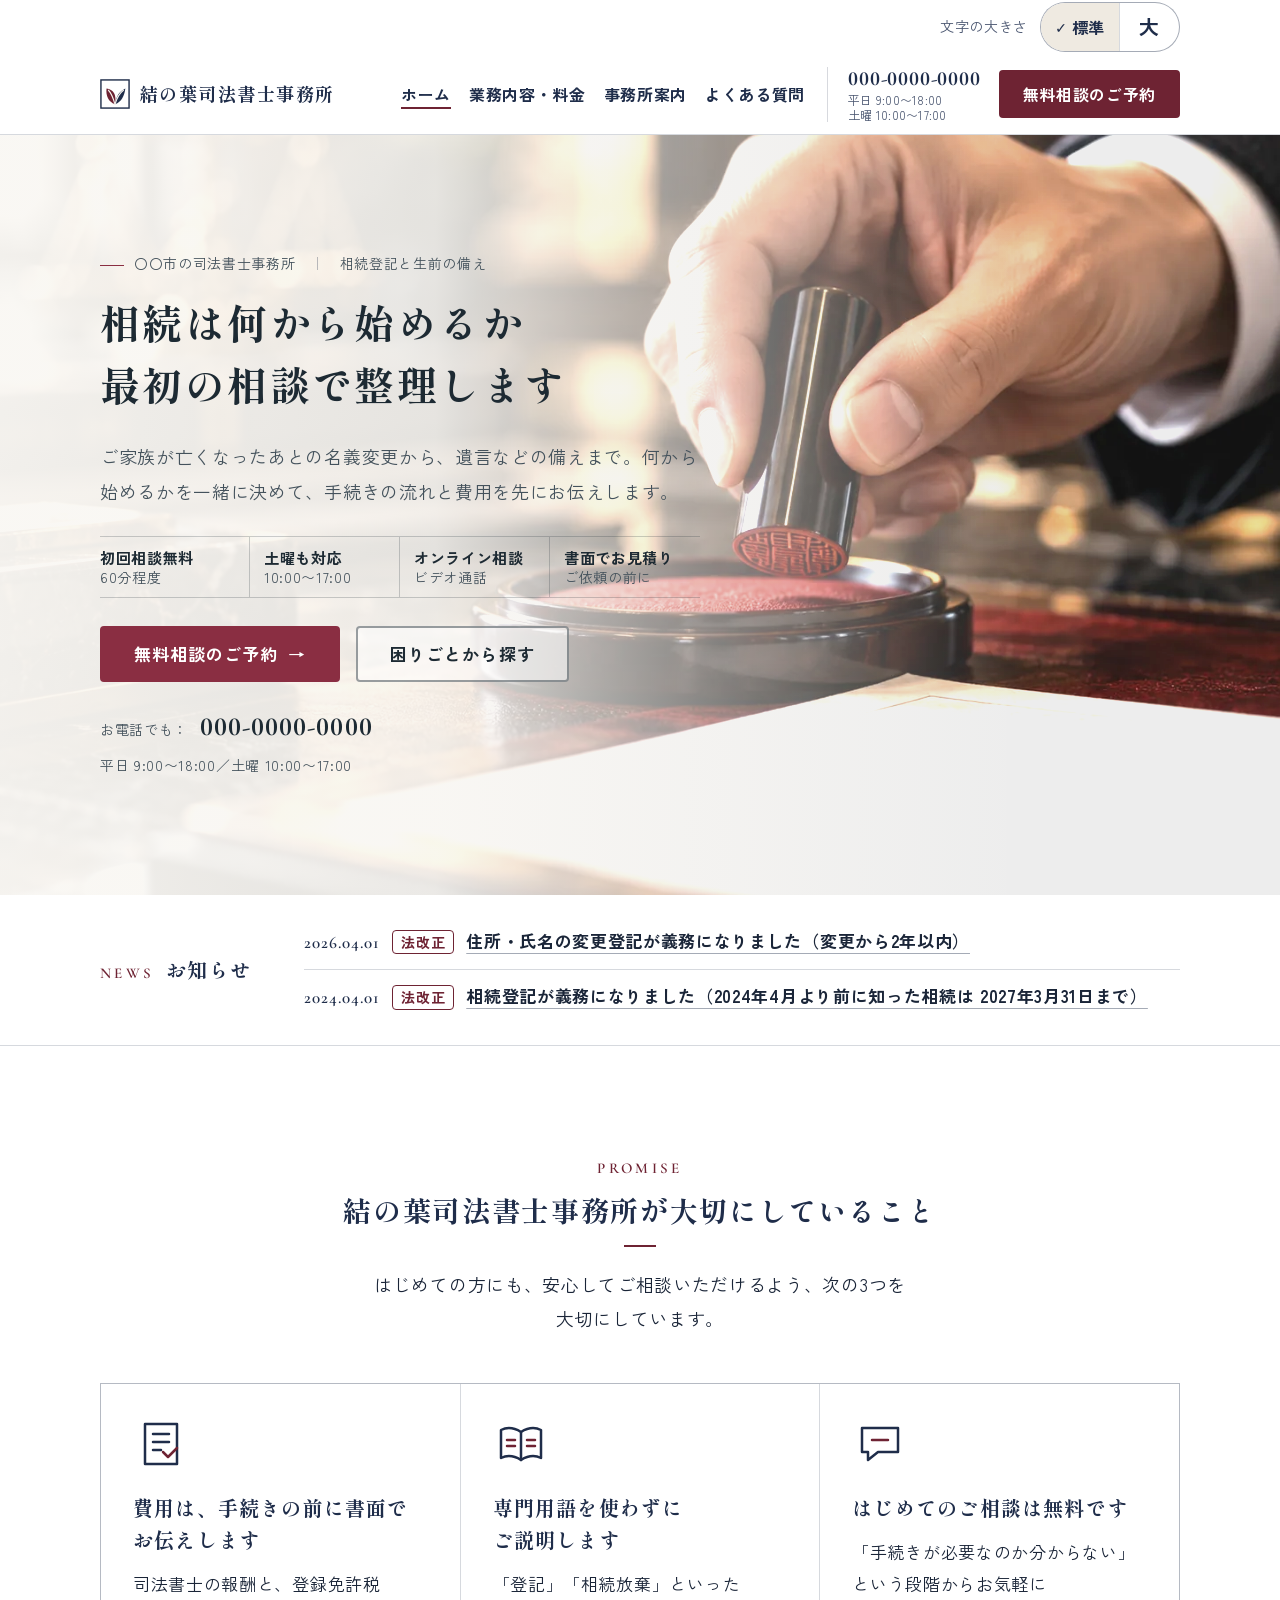
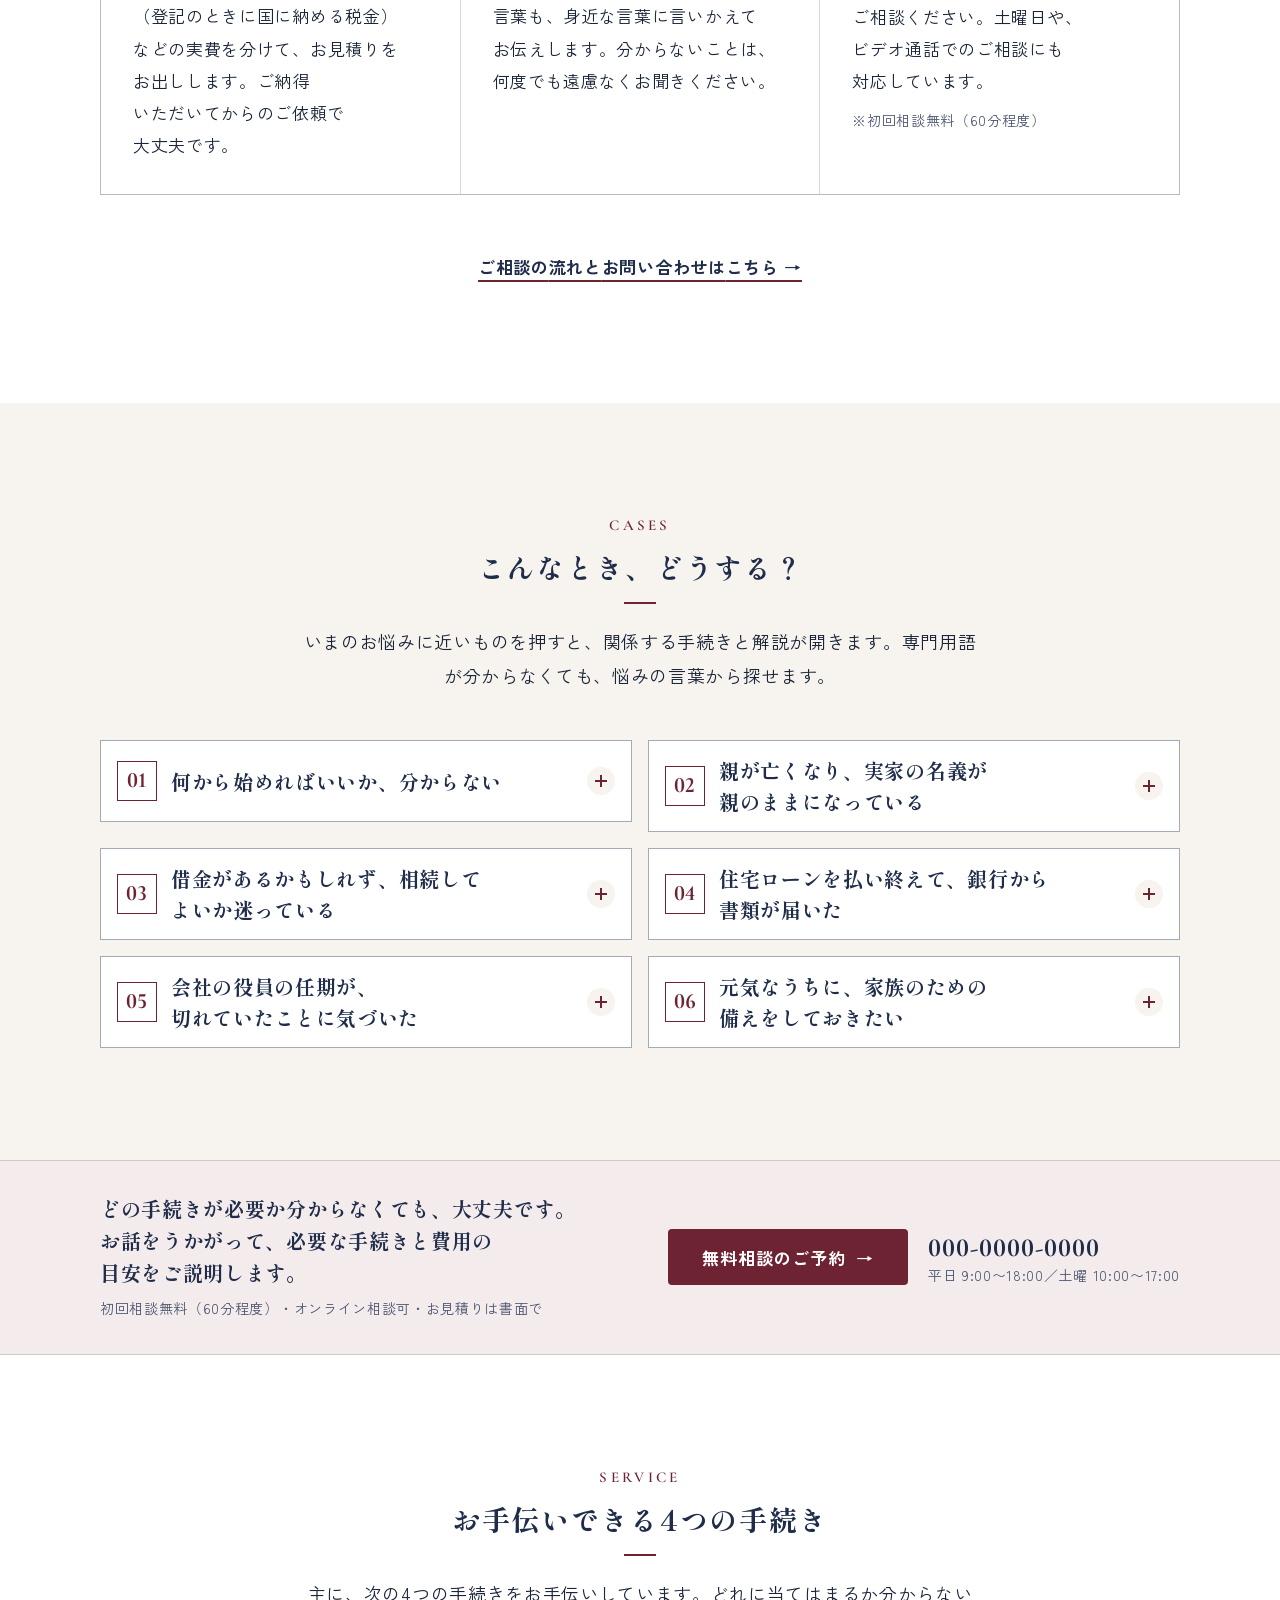
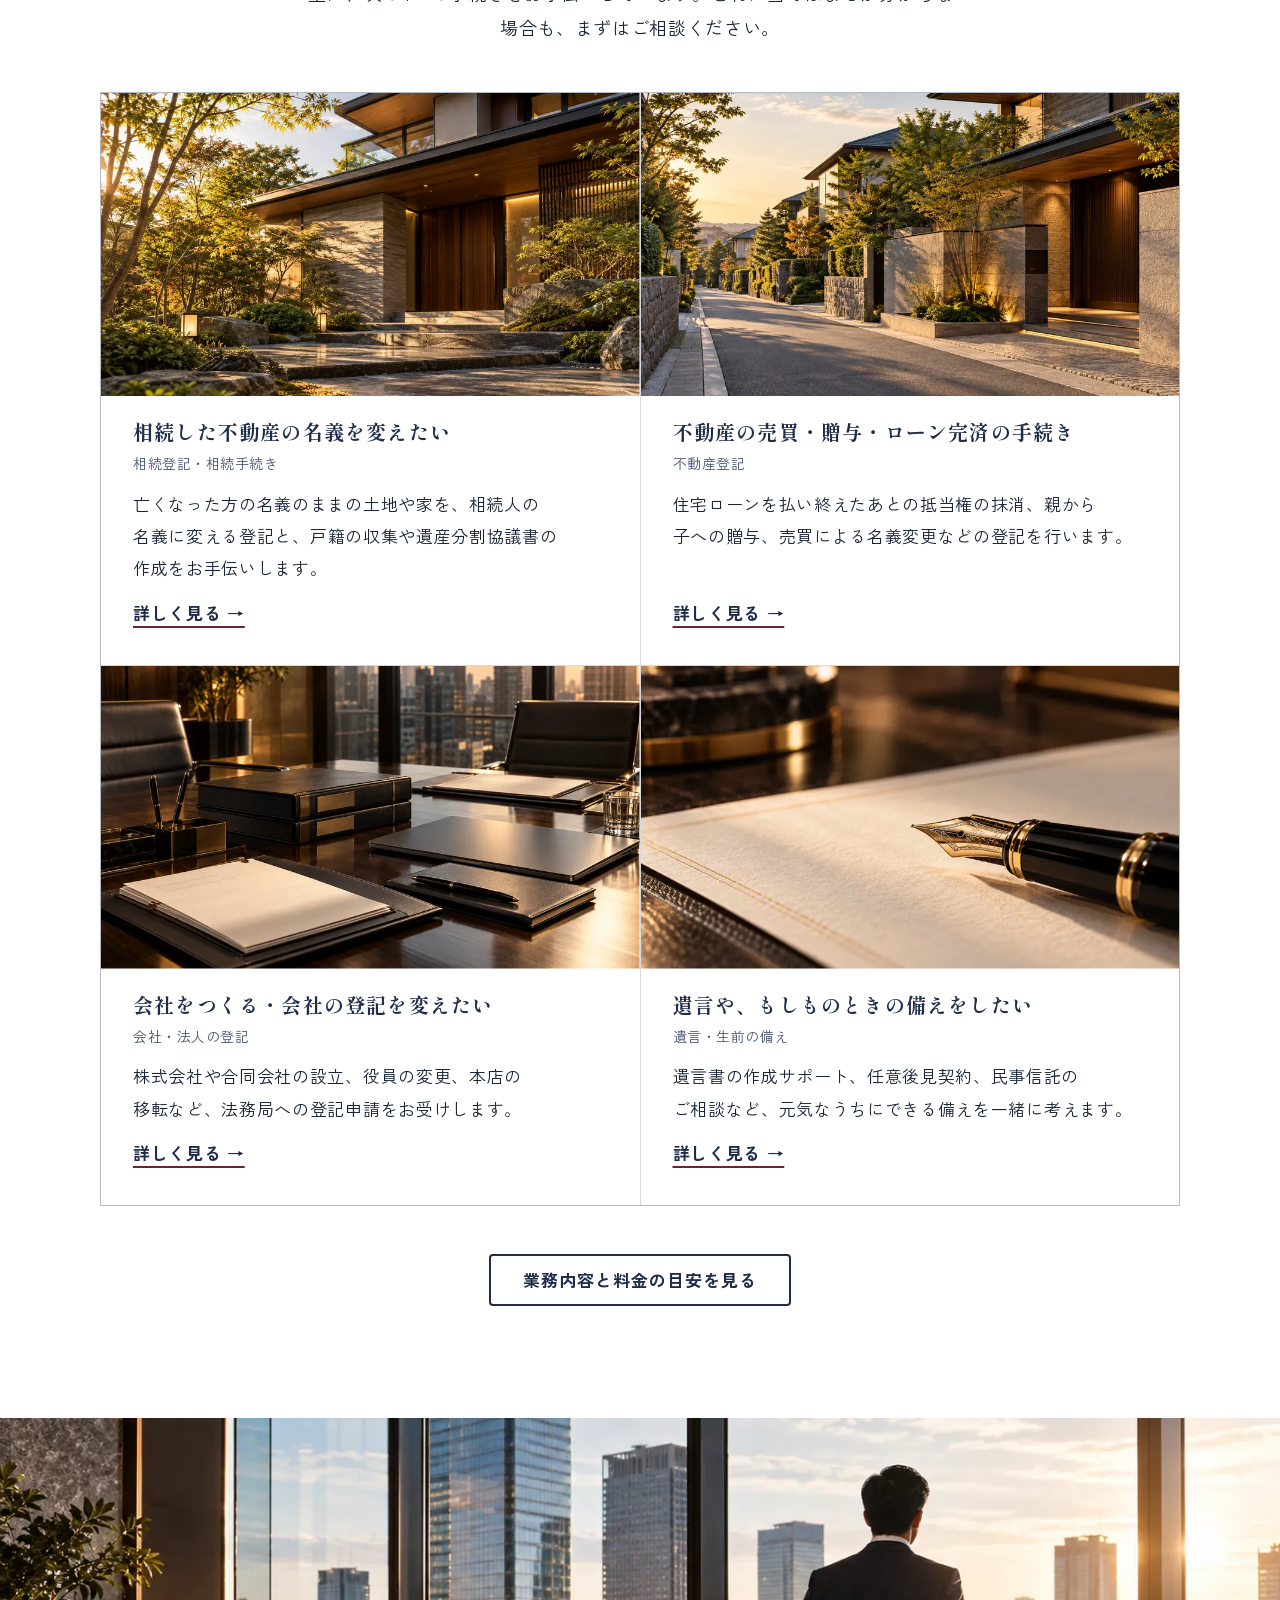
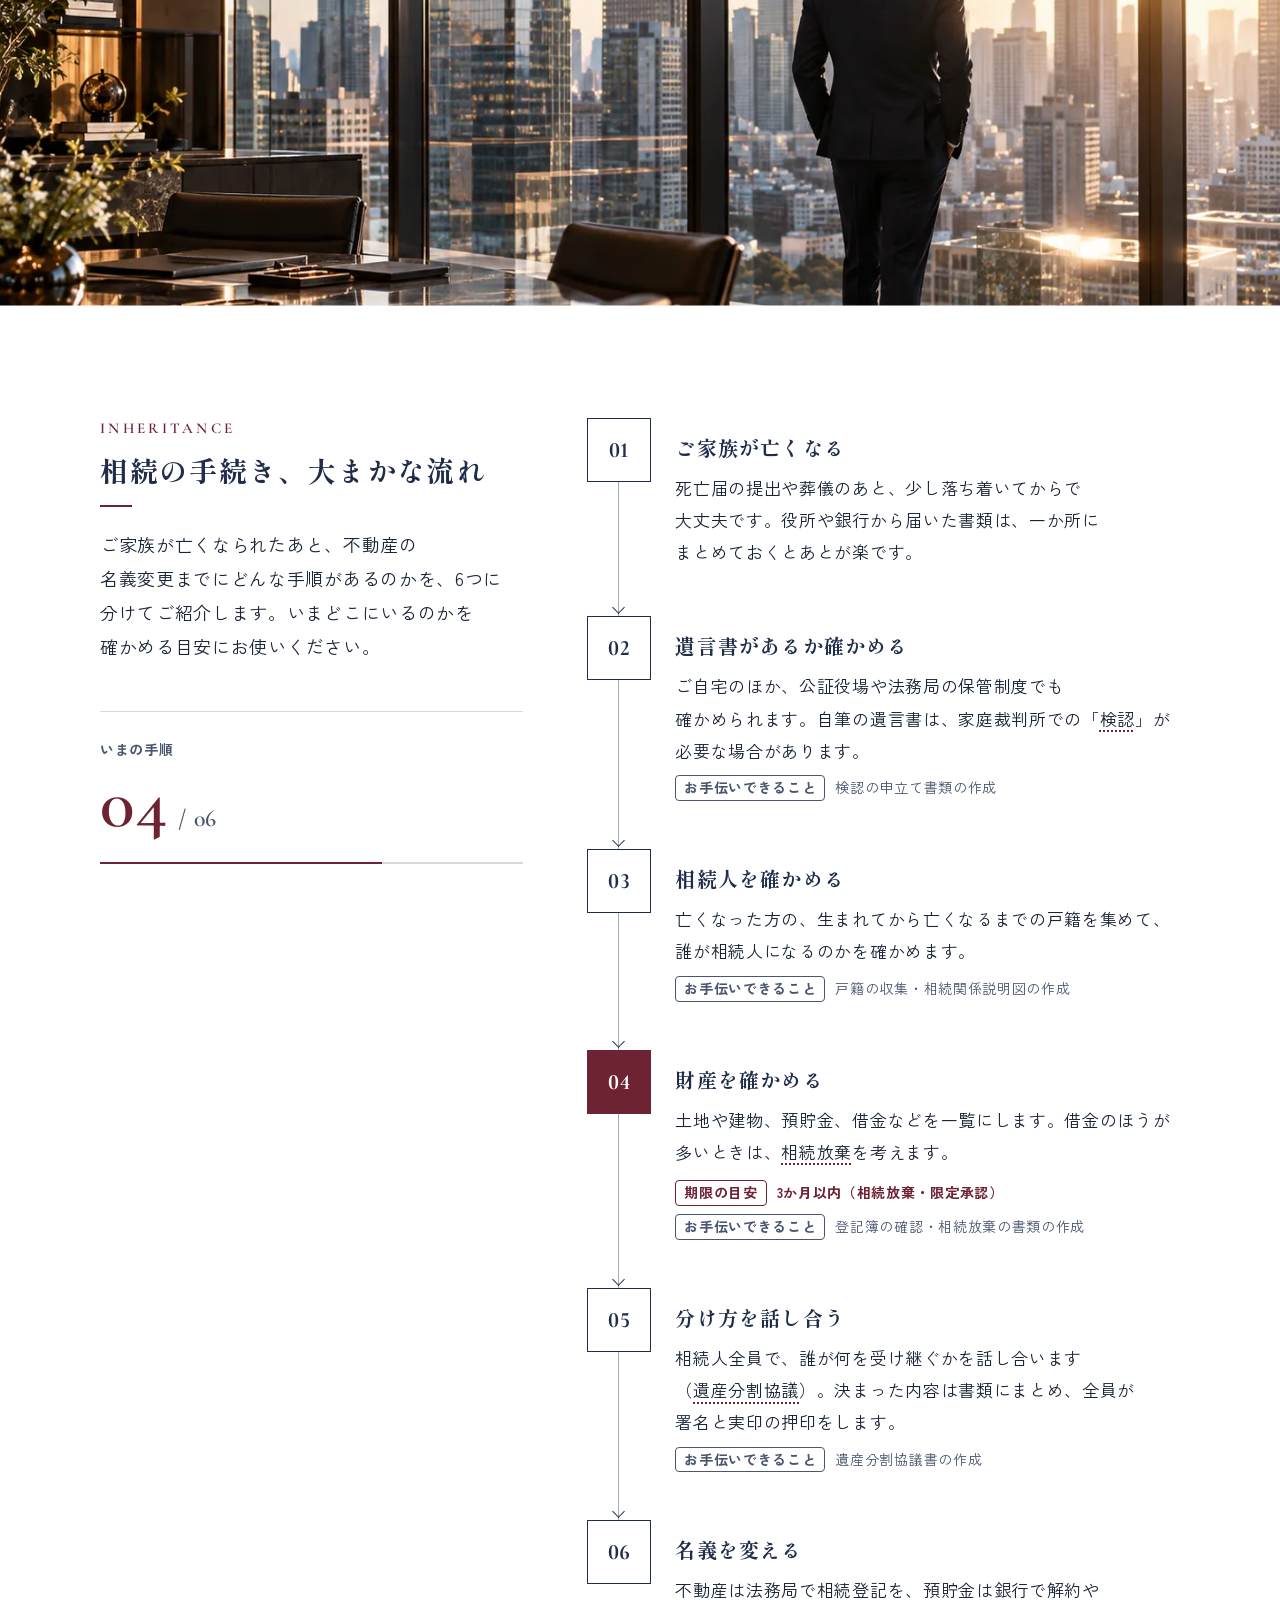
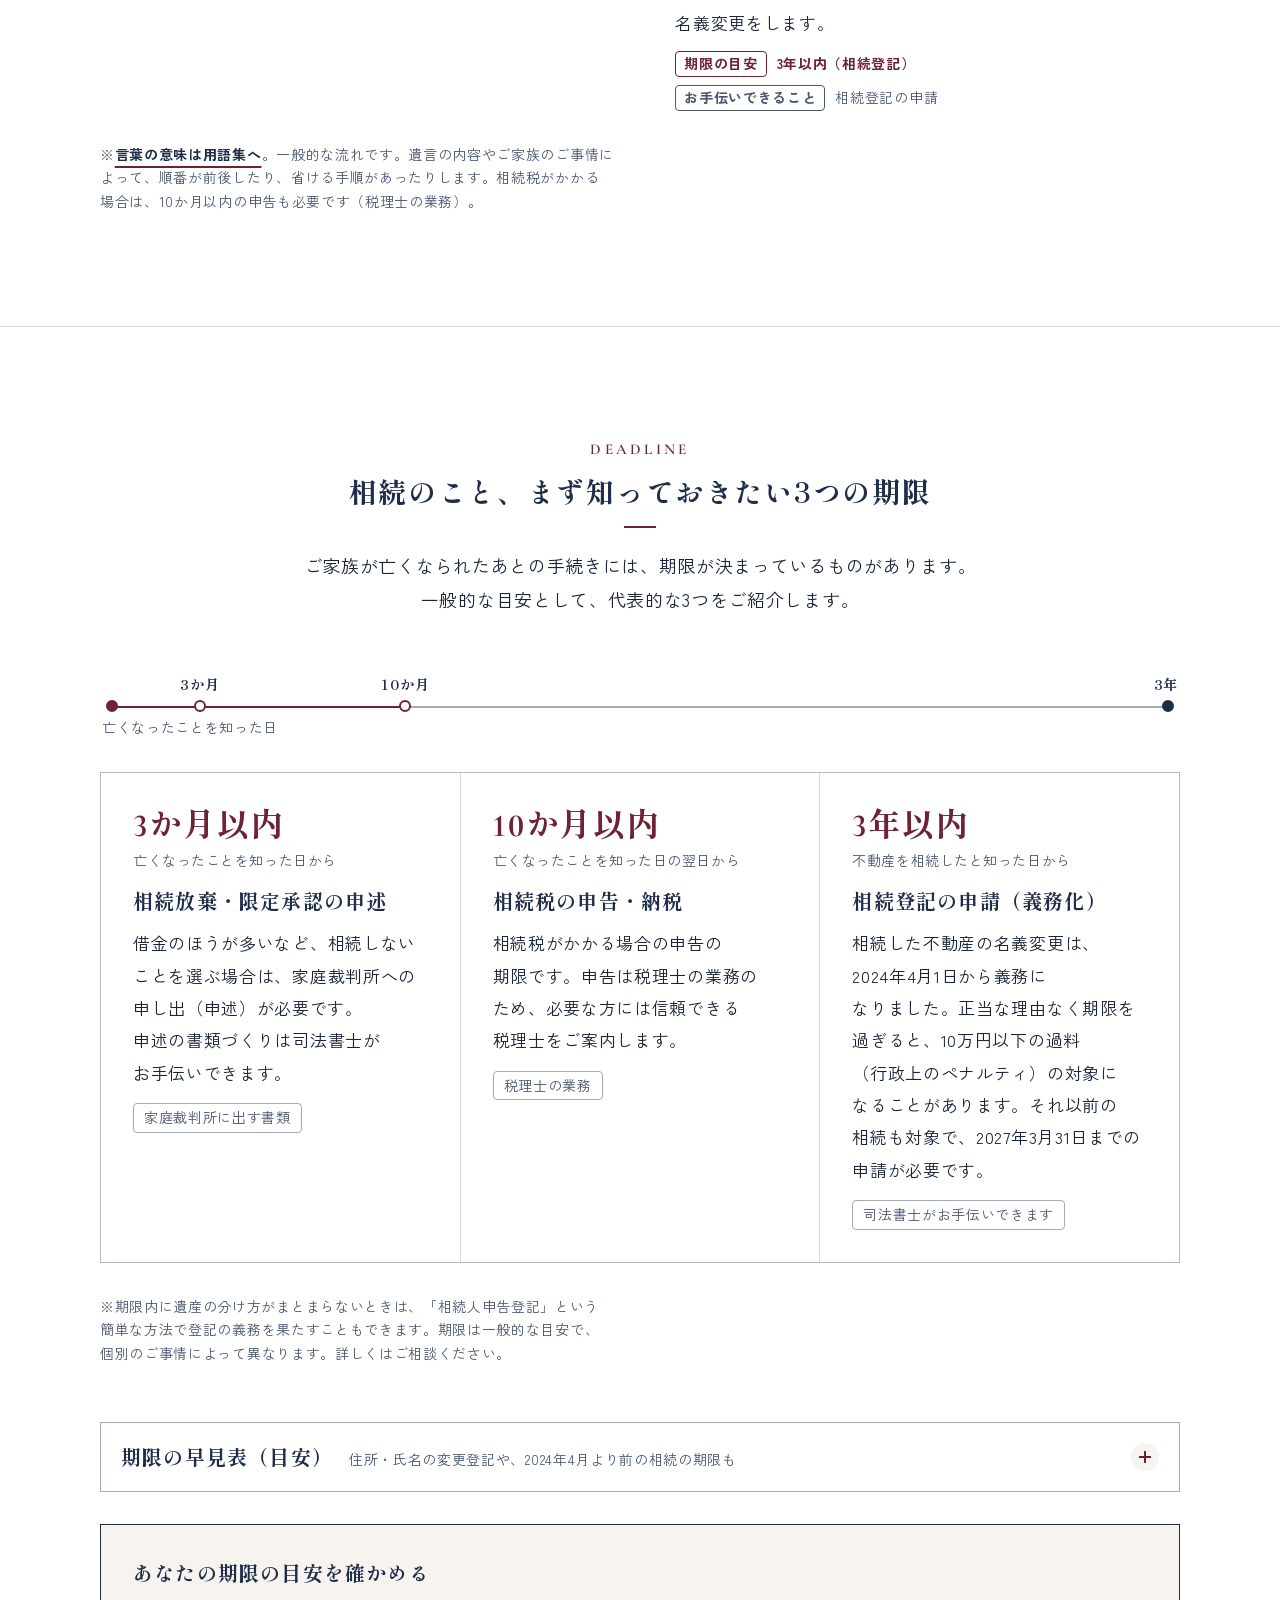
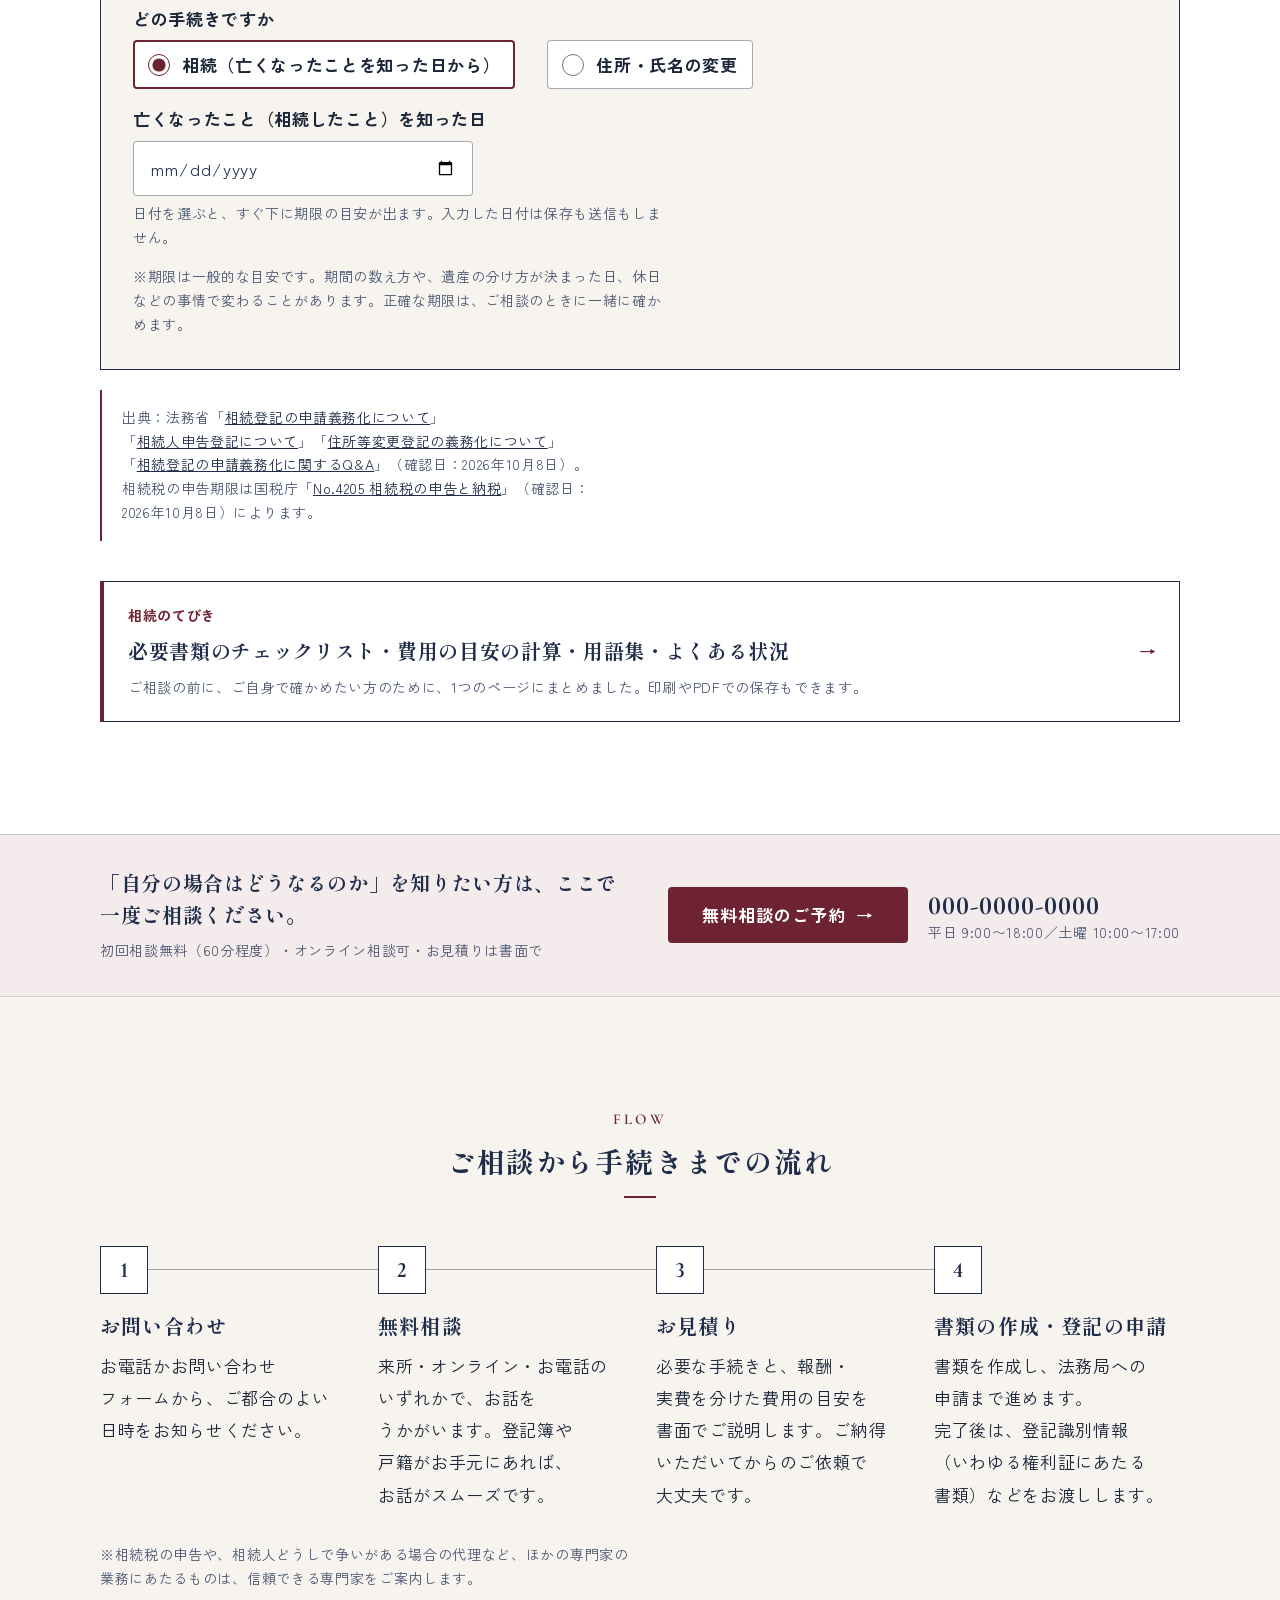
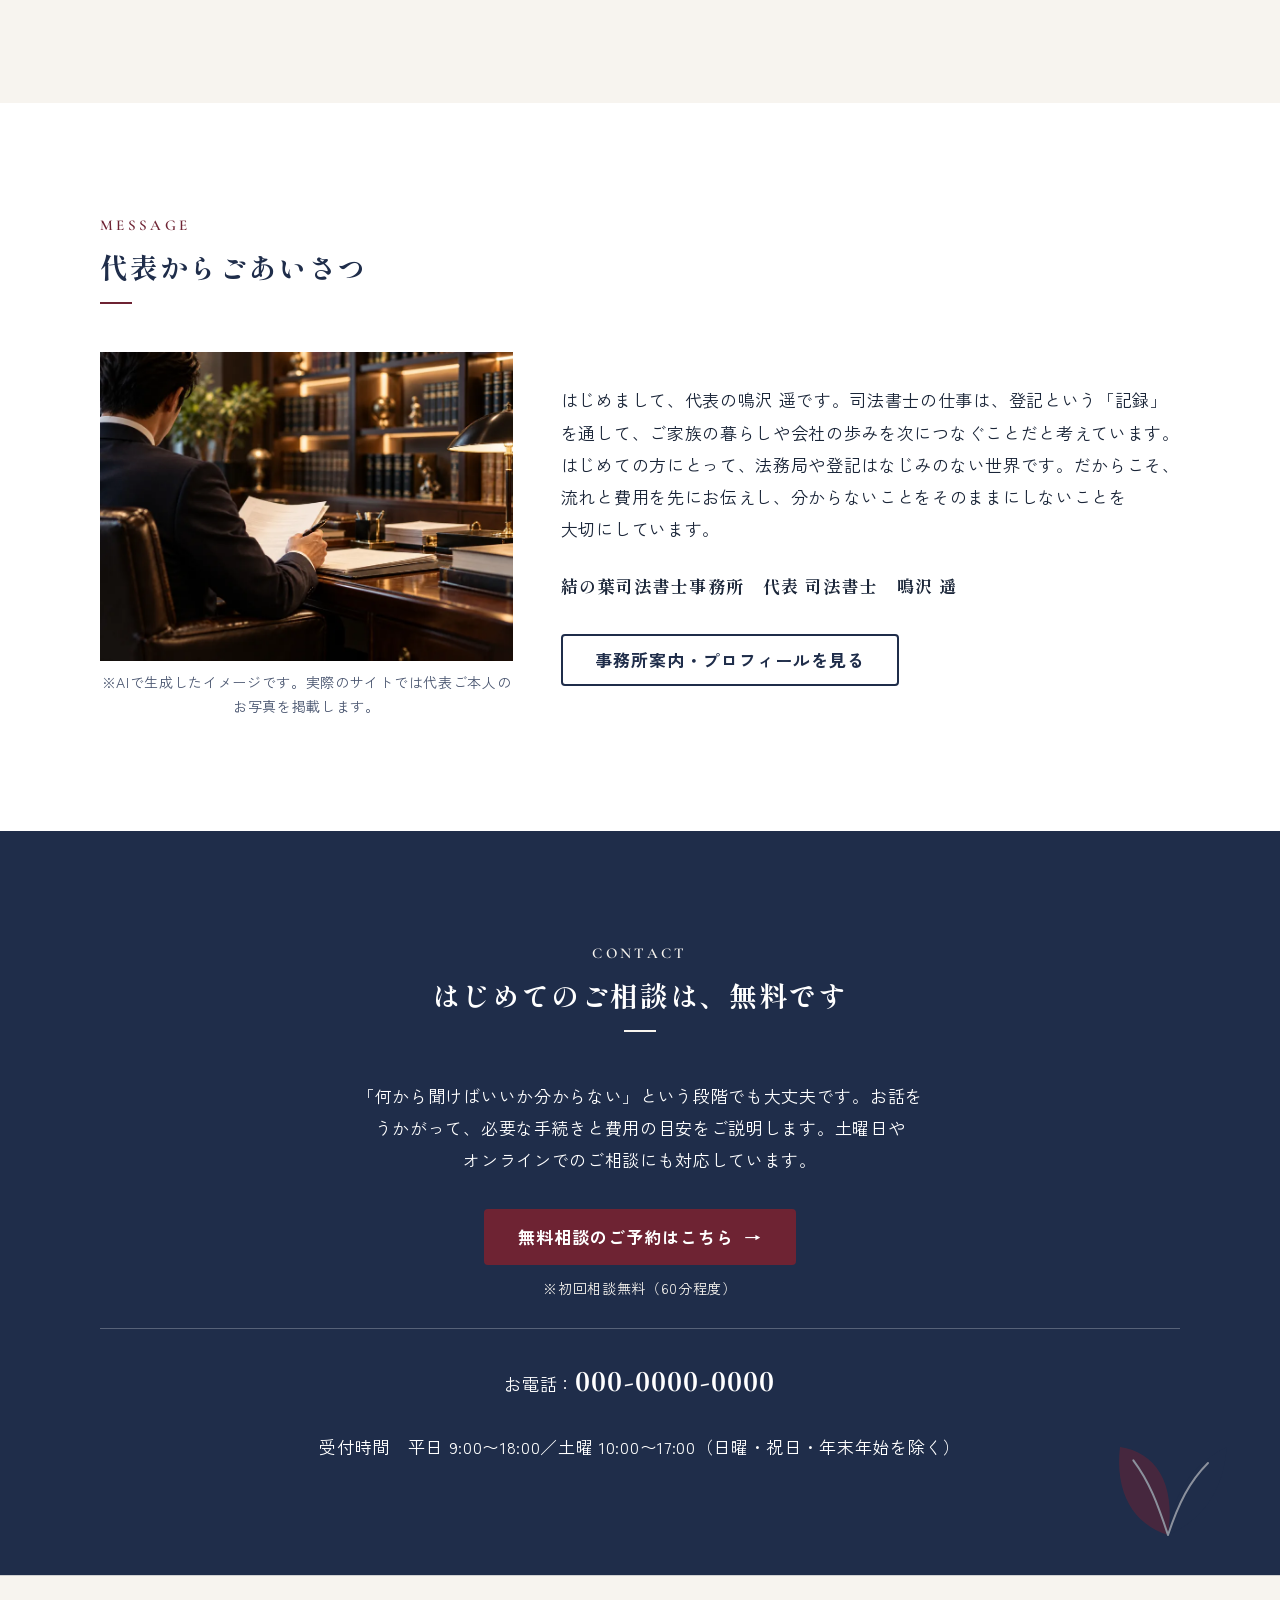
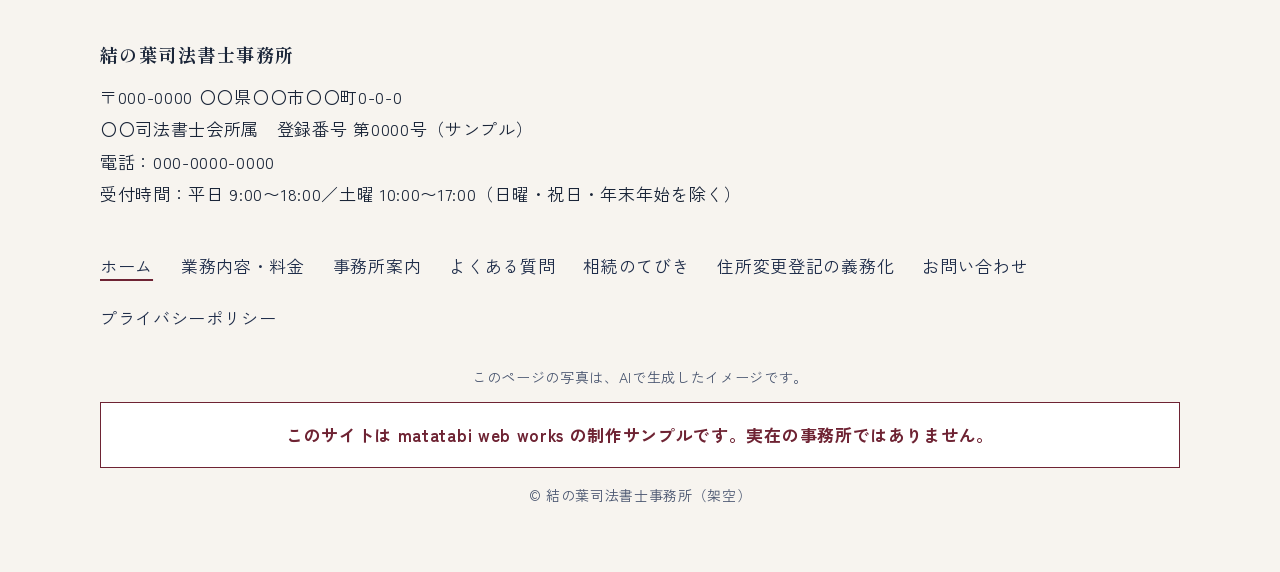
==== index.html @ d22c024f "架空のデモサイト（matatabi web works の制作見本）を公開用に。先頭が / のリンクを GitHub Pages の下でも開ける形に直したコピー Co-Authored-By: Cla" ====
<!DOCTYPE html>
<html lang="ja">
<head>
  <meta charset="UTF-8">
  <meta name="viewport" content="width=device-width, initial-scale=1">
  <meta name="robots" content="noindex">
  <meta name="format-detection" content="telephone=no">
  <title>結の葉司法書士事務所｜〇〇市の相続登記・不動産登記・会社登記の相談（初回無料）</title>
  <meta name="description" content="〇〇市の結の葉司法書士事務所です。相続登記（不動産の名義変更）、不動産登記、会社・法人の登記、遺言や生前の備えをお手伝いします。初回相談無料（60分程度）、土曜・オンライン相談にも対応しています。">
  <meta property="og:title" content="結の葉司法書士事務所｜〇〇市の相続登記・不動産登記・会社登記の相談（初回無料）">
  <meta property="og:description" content="〇〇市の結の葉司法書士事務所です。相続登記（不動産の名義変更）、不動産登記、会社・法人の登記、遺言や生前の備えをお手伝いします。初回相談無料（60分程度）、土曜・オンライン相談にも対応しています。（制作サンプル・架空の事務所）">
  <meta property="og:type" content="website">
  <meta property="og:site_name" content="結の葉司法書士事務所（制作サンプル）">
  <meta property="og:locale" content="ja_JP">
  <meta name="theme-color" content="#1F2D4A">
  <link rel="icon" href="images/favicon.svg" type="image/svg+xml">
  <script>
    // 文字の大きさの設定を CSS より前に反映して、ちらつきを防ぐ（保存するのは standard／large の1語だけ）
    (function () {
      var d = document.documentElement;
      d.classList.add('js');
      try { if (localStorage.getItem('yuinoha-text-size') === 'large') { d.setAttribute('data-text-size', 'large'); } } catch (e) {}
    })();
  </script>
  <link rel="preconnect" href="https://fonts.googleapis.com">
  <link rel="preconnect" href="https://fonts.gstatic.com" crossorigin>
  <link rel="stylesheet" data-font="mincho" href="https://fonts.googleapis.com/css2?family=Shippori+Mincho:wght@700&amp;text=%2C-0123456789AEHINOSUWY%E2%9C%93%E3%80%81%E3%80%82%E3%80%8C%E3%80%8D%E3%80%9C%E3%81%82%E3%81%84%E3%81%86%E3%81%88%E3%81%8A%E3%81%8B%E3%81%8C%E3%81%8D%E3%81%8F%E3%81%91%E3%81%93%E3%81%94%E3%81%95%E3%81%97%E3%81%98%E3%81%99%E3%81%9A%E3%81%9B%E3%81%9F%E3%81%A0%E3%81%A1%E3%81%A3%E3%81%A4%E3%81%A5%E3%81%A6%E3%81%A7%E3%81%A8%E3%81%A9%E3%81%AA%E3%81%AB%E3%81%AE%E3%81%AF%E3%81%B0%E3%81%BE%E3%82%81%E3%82%82%E3%82%84%E3%82%88%E3%82%89%E3%82%8A%E3%82%8B%E3%82%8C%E3%82%8D%E3%82%8F%E3%82%92%E3%82%93%E3%82%A7%E3%82%AF%E3%82%B9%E3%83%81%E3%83%83%E3%83%86%E3%83%88%E3%83%97%E3%83%AA%E3%83%AD%E3%83%B3%E3%83%BB%E3%83%BC%E4%B8%80%E4%B8%88%E4%B8%8D%E4%B8%8E%E4%BA%8B%E4%BA%A1%E4%BA%BA%E4%BB%A3%E4%BB%A5%E4%BB%BB%E4%BC%9A%E4%BC%9D%E4%BD%8F%E4%BD%95%E4%BD%9C%E4%BD%BF%E5%80%9F%E5%82%99%E5%85%83%E5%86%85%E5%86%86%E5%88%86%E5%88%87%E5%88%9D%E5%89%8D%E5%8B%95%E5%8B%99%E5%8C%96%E5%8F%B8%E5%90%88%E5%90%8D%E5%91%8A%E5%93%A1%E5%95%8F%E5%9C%9F%E5%A0%B4%E5%A3%AB%E5%A3%B2%E5%A4%89%E5%A4%A7%E5%A4%AB%E5%A7%8B%E5%AE%85%E5%AE%89%E5%AE%8C%E5%AE%9A%E5%AE%9F%E5%AE%B6%E5%B0%82%E5%B1%8A%E5%B9%B4%E5%BA%A6%E5%BD%B9%E5%BF%85%E6%88%90%E6%89%80%E6%89%8B%E6%89%95%E6%89%BF%E6%94%BE%E6%95%B4%E6%96%99%E6%96%B9%E6%97%8F%E6%97%A5%E6%97%A9%E6%98%8E%E6%9B%B8%E6%9C%80%E6%9C%88%E6%9C%9F%E6%9C%A8%E6%A3%84%E6%B0%97%E6%B0%B4%E6%B2%A2%E6%B3%81%E6%B3%95%E6%B5%81%E6%B8%88%E7%81%AB%E7%84%A1%E7%8A%B6%E7%90%86%E7%94%9F%E7%94%A3%E7%94%A8%E7%94%B3%E7%95%AA%E7%99%BB%E7%9B%AE%E7%9B%B8%E7%9F%A5%E7%A2%BA%E7%A4%BE%E7%A8%8E%E7%A9%8D%E7%AE%97%E7%B4%8D%E7%B5%82%E7%B5%90%E7%B6%9A%E7%BE%A9%E7%BF%8C%E8%87%AA%E8%91%89%E8%A1%8C%E8%A1%A8%E8%A6%81%E8%A6%8B%E8%A6%AA%E8%A8%80%E8%A8%88%E8%A8%98%E8%A9%B1%E8%AA%8D%E8%AA%9E%E8%AA%AC%E8%AB%87%E8%AB%8B%E8%B2%A1%E8%B2%B7%E8%B2%BB%E8%B4%88%E8%BF%B0%E8%BF%B7%E9%81%A5%E9%81%BA%E9%87%91%E9%8A%80%E9%96%80%E9%99%90%E9%9B%86%E9%9D%A2%E9%A0%86%E9%A1%9E%E9%B3%B4%EF%BC%88%EF%BC%89%EF%BC%9F&amp;display=swap">
  <link rel="stylesheet" data-font="gothic" href="https://fonts.googleapis.com/css2?family=Zen+Kaku+Gothic+New:wght@400;700&amp;text=%22%23%25%26%28%29%2C-.%2F0123456789%3A%3C%3D%3EABCDEFGHIJLMNOPQRSTUVWY%5B%5D_abcdefghijklmnoprstuvwxyz%C2%A9%C3%97%E2%80%BB%E2%86%92%E3%80%81%E3%80%82%E3%80%87%E3%80%8C%E3%80%8D%E3%80%92%E3%80%9C%E3%81%82%E3%81%84%E3%81%86%E3%81%88%E3%81%8A%E3%81%8B%E3%81%8C%E3%81%8D%E3%81%8E%E3%81%8F%E3%81%90%E3%81%91%E3%81%93%E3%81%94%E3%81%95%E3%81%97%E3%81%98%E3%81%99%E3%81%9A%E3%81%9B%E3%81%9D%E3%81%9F%E3%81%A0%E3%81%A1%E3%81%A3%E3%81%A4%E3%81%A5%E3%81%A6%E3%81%A7%E3%81%A8%E3%81%A9%E3%81%AA%E3%81%AB%E3%81%AE%E3%81%AF%E3%81%B0%E3%81%B3%E3%81%B6%E3%81%B8%E3%81%BB%E3%81%BE%E3%81%BF%E3%82%81%E3%82%82%E3%82%84%E3%82%86%E3%82%87%E3%82%88%E3%82%89%E3%82%8A%E3%82%8B%E3%82%8C%E3%82%8D%E3%82%8F%E3%82%92%E3%82%93%E3%82%A2%E3%82%A3%E3%82%A4%E3%82%A7%E3%82%A9%E3%82%AA%E3%82%AF%E3%82%B5%E3%82%B7%E3%82%B8%E3%82%B9%E3%82%BA%E3%82%BF%E3%83%81%E3%83%83%E3%83%86%E3%83%87%E3%83%88%E3%83%89%E3%83%8A%E3%83%8B%E3%83%90%E3%83%93%E3%83%95%E3%83%96%E3%83%97%E3%83%9A%E3%83%9B%E3%83%9D%E3%83%A0%E3%83%A1%E3%83%A5%E3%83%A9%E3%83%AA%E3%83%AB%E3%83%AC%E3%83%AD%E3%83%B3%E3%83%BB%E3%83%BC%E4%B8%80%E4%B8%87%E4%B8%88%E4%B8%8A%E4%B8%8B%E4%B8%8D%E4%B8%8E%E4%B8%96%E4%B8%BB%E4%BA%86%E4%BA%88%E4%BA%89%E4%BA%8B%E4%BA%A1%E4%BA%A4%E4%BA%BA%E4%BB%8A%E4%BB%8B%E4%BB%95%E4%BB%98%E4%BB%A3%E4%BB%A5%E4%BB%AE%E4%BB%B6%E4%BB%BB%E4%BC%91%E4%BC%9A%E4%BC%9D%E4%BD%8E%E4%BD%8F%E4%BD%93%E4%BD%95%E4%BD%9C%E4%BD%BF%E4%BE%9D%E4%BE%A1%E4%BE%BF%E4%BF%82%E4%BF%9D%E4%BF%A1%E5%80%8B%E5%80%9F%E5%82%99%E5%82%AC%E5%83%8F%E5%84%80%E5%84%84%E5%85%83%E5%85%88%E5%85%89%E5%85%8D%E5%85%A5%E5%85%A8%E5%85%AC%E5%85%B8%E5%86%85%E5%86%86%E5%86%99%E5%87%BA%E5%88%86%E5%88%87%E5%88%9D%E5%88%A4%E5%88%A5%E5%88%A9%E5%88%B6%E5%88%B7%E5%89%87%E5%89%8D%E5%89%B2%E5%8A%9B%E5%8B%95%E5%8B%99%E5%8C%96%E5%8D%94%E5%8D%98%E5%8D%B0%E5%8E%9F%E5%8F%8E%E5%8F%96%E5%8F%97%E5%8F%AF%E5%8F%B7%E5%8F%B8%E5%90%88%E5%90%8C%E5%90%8D%E5%90%AB%E5%91%8A%E5%91%B3%E5%93%A1%E5%95%8F%E5%9B%9E%E5%9B%B0%E5%9B%B3%E5%9B%BD%E5%9C%9F%E5%9C%A8%E5%9C%B0%E5%A0%B1%E5%A0%B4%E5%A3%AB%E5%A3%B2%E5%A4%89%E5%A4%96%E5%A4%9A%E5%A4%A7%E5%A4%AB%E5%A5%91%E5%A7%8B%E5%A7%BF%E5%AD%90%E5%AD%97%E5%AD%98%E5%AE%85%E5%AE%89%E5%AE%8C%E5%AE%9A%E5%AE%9F%E5%AE%A4%E5%AE%B6%E5%AE%B9%E5%AF%BE%E5%B0%82%E5%B0%91%E5%B1%80%E5%B1%8A%E5%B1%9E%E5%B8%82%E5%B8%8C%E5%B9%B3%E5%B9%B4%E5%BA%81%E5%BA%97%E5%BA%A6%E5%BA%AD%E5%BB%BA%E5%BC%8F%E5%BD%93%E5%BD%A2%E5%BD%B9%E5%BE%8C%E5%BE%97%E5%BF%83%E5%BF%85%E5%BF%9C%E6%82%A9%E6%83%85%E6%84%8F%E6%85%AE%E6%88%90%E6%88%B8%E6%88%BB%E6%89%80%E6%89%8B%E6%89%95%E6%89%B1%E6%89%BF%E6%8A%9E%E6%8A%B5%E6%8A%B9%E6%8A%BC%E6%8E%A2%E6%8F%90%E6%94%B9%E6%94%BE%E6%94%BF%E6%95%B0%E6%96%87%E6%96%99%E6%96%B0%E6%96%B9%E6%97%8F%E6%97%A5%E6%97%A9%E6%98%8E%E6%99%82%E6%9A%AE%E6%9B%9C%E6%9B%B4%E6%9B%B8%E6%9C%80%E6%9C%88%E6%9C%9B%E6%9C%9F%E6%9C%A8%E6%9C%AB%E6%9C%AC%E6%9C%BA%E6%9D%A1%E6%9D%A5%E6%9E%9C%E6%9E%B6%E6%A0%AA%E6%A1%88%E6%A3%84%E6%A3%9A%E6%A4%9C%E6%A5%AD%E6%A5%BD%E6%A8%99%E6%A8%A9%E6%AC%A1%E6%AC%BE%E6%AD%A3%E6%AD%A9%E6%AD%BB%E6%AE%B5%E6%B0%8F%E6%B0%91%E6%B0%97%E6%B0%B4%E6%B1%BA%E6%B2%A2%E6%B3%81%E6%B3%95%E6%B5%81%E6%B6%88%E6%B8%88%E6%B8%A1%E6%BA%96%E7%81%AB%E7%84%A1%E7%89%A9%E7%8A%B6%E7%90%86%E7%94%9F%E7%94%A3%E7%94%A8%E7%94%B1%E7%94%B3%E7%94%BA%E7%94%BB%E7%95%8C%E7%95%AA%E7%95%B0%E7%99%BB%E7%9A%84%E7%9B%AE%E7%9B%B8%E7%9C%81%E7%9C%8C%E7%9C%9F%E7%9D%80%E7%9F%A5%E7%A2%BA%E7%A4%BA%E7%A4%BE%E7%A5%9D%E7%A7%BB%E7%A8%8B%E7%A8%8E%E7%A8%AE%E7%A9%8D%E7%A9%BA%E7%AA%93%E7%AB%8B%E7%AC%AC%E7%AD%86%E7%AD%89%E7%AE%8B%E7%AE%97%E7%AE%A1%E7%B0%A1%E7%B0%BF%E7%B1%8D%E7%B4%84%E7%B4%8D%E7%B4%99%E7%B4%B9%E7%B5%82%E7%B5%90%E7%B5%A1%E7%B6%99%E7%B6%9A%E7%B7%92%E7%BD%B2%E7%BE%A9%E7%BF%8C%E8%80%83%E8%81%9E%E8%87%AA%E8%88%AC%E8%90%BD%E8%91%89%E8%91%AC%E8%A1%8C%E8%A1%97%E8%A1%A8%E8%A3%81%E8%A6%81%E8%A6%8B%E8%A6%A7%E8%A6%AA%E8%A6%B3%E8%A7%A3%E8%A8%80%E8%A8%88%E8%A8%97%E8%A8%98%E8%A8%AD%E8%A8%B1%E8%A8%BC%E8%A9%95%E8%A9%B1%E8%A9%B3%E8%AA%8D%E8%AA%9E%E8%AA%AC%E8%AA%B0%E8%AB%87%E8%AB%8B%E8%AD%98%E8%AD%B0%E8%B1%A1%E8%B2%A1%E8%B2%AF%E8%B2%B7%E8%B2%BB%E8%B3%87%E8%B3%AA%E8%B4%88%E8%BA%AB%E8%BB%A2%E8%BB%BD%E8%BE%BA%E8%BE%BC%E8%BF%91%E8%BF%B0%E8%BF%B7%E9%80%81%E9%80%9A%E9%80%A3%E9%80%B2%E9%81%8E%E9%81%A0%E9%81%A5%E9%81%B8%E9%81%BA%E9%83%B5%E9%83%BD%E9%85%AC%E9%87%91%E9%8A%80%E9%8C%B2%E9%91%91%E9%95%B7%E9%96%80%E9%96%89%E9%96%8B%E9%96%93%E9%96%A2%E9%99%8D%E9%99%90%E9%99%A4%E9%9A%8E%E9%9A%9B%E9%9B%86%E9%9B%BB%E9%9D%A2%E9%A0%86%E9%A0%90%E9%A0%BC%E9%A1%8D%E9%A1%94%E9%A1%9E%E9%AB%98%E9%B3%B4%E9%BD%A2%EF%BC%88%EF%BC%89%EF%BC%8B%EF%BC%8F%EF%BC%9A%EF%BC%9F%EF%BD%9C&amp;display=swap">
  <link rel="stylesheet" data-font="accent" href="https://fonts.googleapis.com/css2?family=Cormorant+Garamond:wght@600&amp;text=%20%2C-.0123456789ACDEFGHILMNOPRSTUVWY&amp;display=swap">
  <link rel="stylesheet" href="css/style.css?v=20261010-1">
  <script src="js/main.js?v=20261008-42" defer></script>
  <script type="application/ld+json" data-jsonld>
{
  "@context": "https://schema.org",
  "@type": "LegalService",
  "name": "結の葉司法書士事務所",
  "description": "相続登記・不動産登記・会社の登記・遺言などの生前の備えをお手伝いする司法書士事務所（制作サンプル・架空の事務所）",
  "telephone": "000-0000-0000",
  "address": {
    "@type": "PostalAddress",
    "postalCode": "000-0000",
    "addressRegion": "〇〇県",
    "addressLocality": "〇〇市",
    "streetAddress": "〇〇町0-0-0",
    "addressCountry": "JP"
  },
  "openingHoursSpecification": [
    {
      "@type": "OpeningHoursSpecification",
      "dayOfWeek": [
        "Monday",
        "Tuesday",
        "Wednesday",
        "Thursday",
        "Friday"
      ],
      "opens": "09:00",
      "closes": "18:00"
    },
    {
      "@type": "OpeningHoursSpecification",
      "dayOfWeek": "Saturday",
      "opens": "10:00",
      "closes": "17:00"
    }
  ]
}
  </script>
</head>
<body class="has-fixed-cta">
  <a href="#main" class="skip-link">本文へ移動</a>
  <div class="text-size-bar">
    <div class="container text-size-bar__inner">
      <p class="text-size-bar__tel"><span class="text-size-bar__tel-label">お電話</span><span class="text-size-bar__tel-num">000-0000-0000</span><span class="text-size-bar__tel-hours"><span class="nowrap">平日 9:00〜18:00</span>／<span class="nowrap">土曜 10:00〜17:00</span></span></p>
      <span class="text-size-bar__label" id="text-size-label">文字の大きさ</span>
      <div class="text-size-bar__group" role="group" aria-labelledby="text-size-label">
        <button type="button" class="text-size-btn" data-text-size-btn="standard" aria-pressed="true">標準</button>
        <button type="button" class="text-size-btn text-size-btn--large" data-text-size-btn="large" aria-pressed="false">大</button>
      </div>
      <p class="visually-hidden" id="text-size-status" role="status"></p>
    </div>
  </div>
  <header class="site-header">
    <div class="container site-header__inner">
      <a href="index.html" class="site-logo">
        <img src="images/logo-mark.svg" alt="" width="30" height="30">
        <span class="site-logo__text"><span class="site-logo__kana" aria-hidden="true">YUINOHA</span><span class="site-logo__name">結の葉<span class="site-logo__sub">司法書士事務所</span></span></span>
      </a>
      <button type="button" class="header-icon header-icon--tel" data-sample-tel aria-describedby="header-call-status"><svg class="header-icon__svg" viewBox="0 0 24 24" width="22" height="22" aria-hidden="true" focusable="false"><path d="M6.6 3.5h3l1.5 4.2-2 1.4a12 12 0 0 0 5.8 5.8l1.4-2 4.2 1.5v3a2 2 0 0 1-2.2 2A16.8 16.8 0 0 1 4.6 5.7a2 2 0 0 1 2-2.2z" fill="none" stroke="currentColor" stroke-width="1.8" stroke-linejoin="round"/></svg><span class="header-icon__label">電話</span></button>
      <a href="contact.html" class="header-icon header-icon--consult"><svg class="header-icon__svg" viewBox="0 0 24 24" width="22" height="22" aria-hidden="true" focusable="false"><rect x="3.5" y="5" width="17" height="15.5" rx="1.5" fill="none" stroke="currentColor" stroke-width="1.8"/><path d="M3.5 9.5h17M8 3v4M16 3v4" fill="none" stroke="currentColor" stroke-width="1.8" stroke-linecap="round"/><path d="M8.5 14.5l2.3 2.3 4.7-4.7" fill="none" stroke="currentColor" stroke-width="1.8" stroke-linecap="round" stroke-linejoin="round"/></svg><span class="header-icon__label">相談</span><span class="visually-hidden">（無料相談のご予約）</span></a>
      <button type="button" class="menu-toggle" aria-label="メニューを開く" aria-expanded="false" aria-controls="global-nav">
        <span class="menu-toggle__bars" aria-hidden="true"></span>
        <span class="menu-toggle__label" aria-hidden="true">メニュー</span>
      </button>
      <nav class="global-nav" id="global-nav" aria-label="メインメニュー">
        <ul class="global-nav__list">
          <li><a href="index.html" aria-current="page"><span>ホーム</span></a></li>
          <li><a href="services.html"><span>業務内容・料金</span></a></li>
          <li><a href="about.html"><span>事務所案内</span></a></li>
          <li><a href="faq.html"><span>よくある質問</span></a></li>
          <li class="global-nav__tel"><span class="header-tel"><span class="header-tel__label">お電話でのご相談</span><span class="header-tel__num">000-0000-0000</span><span class="header-tel__hours"><span class="nowrap">平日 9:00〜18:00</span><span class="header-tel__sep">／</span><span class="nowrap">土曜 10:00〜17:00</span></span></span></li>
          <li><a href="contact.html" class="global-nav__contact"><span class="global-nav__label-sp">お問い合わせ</span><span class="global-nav__label-pc">無料相談のご予約</span></a></li>
        </ul>
        <p class="global-nav__cta"><a href="contact.html" class="btn btn--primary">無料相談のご予約</a></p>
      </nav>
    </div>
    <p class="header-call-status phrase-text" id="header-call-status" role="status"></p>
  </header>
  <main id="main" tabindex="-1">
    <section class="hero hero--full" aria-labelledby="hero-title">
      <div class="container hero__inner">
        <div class="hero__text">
          <p class="phrase-text hero__label">〇〇市の<wbr>司法書士事務所<span class="hero__label-sep" aria-hidden="true">　｜　</span><span class="hero__label-sub">相続登記と生前の備え</span></p>
          <h1 class="hero__title" id="hero-title">相続は何から始めるか<br>最初の相談で整理します</h1>
          <p class="phrase-text lead hero__lead">ご家族が<wbr>亡くなったあとの<wbr>名義変更から、<wbr>遺言などの<wbr>備えまで。<wbr>何から<wbr>始めるかを<wbr>一緒に<wbr>決めて、<wbr>手続きの<wbr>流れと<wbr>費用を<wbr>先に<wbr>お伝えします。</p>
          <ul class="hero__badges" aria-label="ご相談の条件">
            <li><span class="hero__badge-main">初回相談<wbr>無料</span><span class="hero__badge-sub">60分程度</span></li>
            <li><span class="hero__badge-main">土曜も対応</span><span class="hero__badge-sub">10:00〜17:00</span></li>
            <li><span class="hero__badge-main">オンライン<wbr>相談</span><span class="hero__badge-sub">ビデオ通話</span></li>
            <li><span class="hero__badge-main">書面で<wbr>お見積り</span><span class="hero__badge-sub">ご依頼の前に</span></li>
          </ul>
          <div class="btn-group">
            <a href="contact.html" class="btn btn--primary">無料相談のご予約</a>
            <a href="#cases-title" class="btn btn--secondary">困りごとから探す</a>
          </div>
          <p class="hero__tel">お電話でも：<span class="hero__tel-num">000-0000-0000</span><span class="hero__tel-hours">平日 9:00〜18:00／土曜 10:00〜17:00</span></p>
        </div>
        <figure class="hero__photo photo photo--reveal">
          <picture>
            <source media="(min-width: 768px)" srcset="images/photo/j-seal-900.webp 900w, images/photo/j-seal-1448.webp 1448w" sizes="100vw" width="1448" height="1086">
            <img src="images/photo/j-seal-900.webp" srcset="images/photo/j-seal-900.webp 900w, images/photo/j-seal-1448.webp 1448w" sizes="100vw" alt="落ち着いた事務所の机で、書類に印鑑を押す手元" width="1448" height="1086" style="object-position:55% 50%" fetchpriority="high">
          </picture>
        </figure>
      </div>
    </section>

    <section class="news" aria-labelledby="news-title">
      <div class="container news__inner">
        <h2 class="news__title" id="news-title"><span class="news__title-en" aria-hidden="true">NEWS</span>お知らせ</h2>
        <ul class="news__list">
          <li><a href="address-change.html" class="news__item"><time class="news__date" datetime="2026-04-01">2026.04.01</time><span class="news__tag">法改正</span><span class="news__text">住所・氏名の変更登記が義務になりました（変更から2年以内）</span></a></li>
          <li><a href="#deadline-table" class="news__item"><time class="news__date" datetime="2024-04-01">2024.04.01</time><span class="news__tag">法改正</span><span class="news__text">相続登記が義務になりました（2024年4月より前に知った相続は 2027年3月31日まで）</span></a></li>
        </ul>
      </div>
    </section>

    <section class="section" aria-labelledby="features-title">
      <div class="container">
        <div class="section-head section-head--center reveal">
          <span class="eyebrow" aria-hidden="true">PROMISE</span>
          <h2 class="section-title" id="features-title">結の葉<wbr>司法書士事務所が<wbr>大切に<wbr>していること</h2>
          <p class="phrase-text lead">はじめての<wbr>方にも、<wbr>安心して<wbr>ご相談<wbr>いただけるよう、<wbr>次の<wbr>3つを<wbr>大切に<wbr>しています。</p>
        </div>
        <ul class="grid-cards grid-cards--3 reveal reveal--stagger">
          <li class="card">
            <img src="images/icon-estimate.svg" alt="" width="56" height="56" class="card__icon" loading="lazy">
            <h3>費用は、<wbr>手続きの前に<wbr>書面で<wbr>お伝えします</h3>
            <p class="phrase-text">司法書士の<wbr>報酬と、<wbr>登録免許税<wbr>（登記の<wbr>ときに<wbr>国に<wbr>納める<wbr>税金）などの<wbr>実費を<wbr>分けて、<wbr>お見積りを<wbr>お出しします。<wbr>ご納得<wbr>いただいてからの<wbr>ご依頼で<wbr>大丈夫です。</p>
          </li>
          <li class="card">
            <img src="images/icon-explain.svg" alt="" width="56" height="56" class="card__icon" loading="lazy">
            <h3>専門用語を<wbr>使わずに<wbr>ご説明します</h3>
            <p class="phrase-text">「登記」<wbr>「相続放棄」<wbr>といった<wbr>言葉も、<wbr>身近な<wbr>言葉に<wbr>言いかえて<wbr>お伝えします。<wbr>分からない<wbr>ことは、<wbr>何度でも<wbr>遠慮なく<wbr>お聞きください。</p>
          </li>
          <li class="card">
            <img src="images/icon-free.svg" alt="" width="56" height="56" class="card__icon" loading="lazy">
            <h3>はじめての<wbr>ご相談は<wbr>無料です</h3>
            <p class="phrase-text">「手続きが<wbr>必要なのか<wbr>分からない」<wbr>という<wbr>段階から<wbr>お気軽に<wbr>ご相談ください。<wbr>土曜日や、<wbr>ビデオ通話での<wbr>ご相談にも<wbr>対応しています。</p>
            <p class="phrase-text note card__note">※初回相談無料<wbr>（60分程度）</p>
          </li>
        </ul>
        <p class="phrase-text section-foot section-foot--center" style="max-width: none;"><a href="contact.html" class="text-link">ご相談の<wbr>流れと<wbr>お問い合わせは<wbr>こちら&nbsp;→</a></p>
      </div>
    </section>

    <section class="section section--cream" aria-labelledby="cases-title">
      <div class="container">
        <div class="section-head section-head--center reveal">
          <span class="eyebrow" aria-hidden="true">CASES</span>
          <h2 class="section-title" id="cases-title">こんなとき、<wbr>どうする？</h2>
          <p class="lead">いまのお悩みに近いものを押すと、<wbr>関係する手続きと解説が<wbr>開きます。<wbr>専門用語が<wbr>分か<wbr>ら<wbr>なくても、<wbr>悩みの言葉か<wbr>ら<wbr>探せます。</p>
        </div>
        <ul class="cases reveal reveal--stagger">
          <li>
            <details class="case">
              <summary class="case__summary"><span class="case__num" aria-hidden="true">01</span><span class="case__q">何から<wbr>始めればいいか、<wbr>分からない</span><span class="case__toggle" aria-hidden="true"></span></summary>
              <div class="case__body">
                <p class="case__a">まずは、<wbr>全体の<wbr>流れと、<wbr>期限の<wbr>ある手続きを確か<wbr>めましょう。</p>
                <p class="case__links-title">関係する手続き・解説</p>
                <ul class="case__links"><li><a href="#steps-title">相続の手続きの大まかな流れ</a></li><li><a href="#inherit-title">まず知っておきたい3つの期限</a></li><li><a href="contact.html#booking">無料相談のご予約</a></li></ul>
              </div>
            </details>
          </li>
          <li>
            <details class="case">
              <summary class="case__summary"><span class="case__num" aria-hidden="true">02</span><span class="case__q">親が<wbr>亡くなり、<wbr>実家の名義が<wbr>親のままに<wbr>なっている</span><span class="case__toggle" aria-hidden="true"></span></summary>
              <div class="case__body">
                <p class="case__a">相続人を<wbr>確か<wbr>め、<wbr>分け方を<wbr>決めてから、<wbr>相続登記で<wbr>名義を<wbr>変えます。</p>
                <p class="case__links-title">関係する手続き・解説</p>
                <ul class="case__links"><li><a href="services.html#inheritance">相続登記・相続手続き</a></li><li><a href="guide.html#checklist">必要書類のチェックリスト</a></li><li><a href="guide.html#estimate">費用の目安の計算</a></li></ul>
              </div>
            </details>
          </li>
          <li>
            <details class="case">
              <summary class="case__summary"><span class="case__num" aria-hidden="true">03</span><span class="case__q">借金が<wbr>あるかもしれず、<wbr>相続して<wbr>よいか<wbr>迷っている</span><span class="case__toggle" aria-hidden="true"></span></summary>
              <div class="case__body">
                <p class="case__a">相続放棄に<wbr>は、<wbr>原則と<wbr>して3か月の<wbr>期限が<wbr>あります。<wbr>お早めにご相談ください。</p>
                <p class="case__links-title">関係する手続き・解説</p>
                <ul class="case__links"><li><a href="services.html#inheritance">相続放棄の申述書類の作成</a></li><li><a href="#inherit-title">3か月の期限について</a></li><li><a href="guide.html#g-hoki">用語集「相続放棄」</a></li></ul>
              </div>
            </details>
          </li>
          <li>
            <details class="case">
              <summary class="case__summary"><span class="case__num" aria-hidden="true">04</span><span class="case__q">住宅ローンを<wbr>払い終えて、<wbr>銀行から<wbr>書類が<wbr>届いた</span><span class="case__toggle" aria-hidden="true"></span></summary>
              <div class="case__body">
                <p class="case__a">抵当権の<wbr>抹消の<wbr>登記で、<wbr>登記簿か<wbr>ら<wbr>ローンの<wbr>記録を<wbr>消します。</p>
                <p class="case__links-title">関係する手続き・解説</p>
                <ul class="case__links"><li><a href="services.html#realestate">不動産登記（抵当権の抹消）</a></li><li><a href="guide.html#g-teito">用語集「抵当権」</a></li><li><a href="guide.html#estimate">費用の目安の計算</a></li></ul>
              </div>
            </details>
          </li>
          <li>
            <details class="case">
              <summary class="case__summary"><span class="case__num" aria-hidden="true">05</span><span class="case__q">会社の<wbr>役員の<wbr>任期が、<wbr>切れていたことに<wbr>気づいた</span><span class="case__toggle" aria-hidden="true"></span></summary>
              <div class="case__body">
                <p class="case__a">同じ方が<wbr>続ける場合も、<wbr>役員の<wbr>変更の<wbr>登記が<wbr>必要で<wbr>す。</p>
                <p class="case__links-title">関係する手続き・解説</p>
                <ul class="case__links"><li><a href="services.html#corporate">会社・法人の登記</a></li><li><a href="faq.html#faq-company">社長の方へのよくある質問</a></li></ul>
              </div>
            </details>
          </li>
          <li>
            <details class="case">
              <summary class="case__summary"><span class="case__num" aria-hidden="true">06</span><span class="case__q">元気なうちに、<wbr>家族のための<wbr>備えを<wbr>しておきたい</span><span class="case__toggle" aria-hidden="true"></span></summary>
              <div class="case__body">
                <p class="case__a">遺言書、<wbr>任意後見、<wbr>民事信託など、<wbr>合う方法を<wbr>一緒に<wbr>考えます。</p>
                <p class="case__links-title">関係する手続き・解説</p>
                <ul class="case__links"><li><a href="services.html#will">遺言・生前の備え</a></li><li><a href="faq.html#faq-senior">ご高齢の方へのよくある質問</a></li></ul>
              </div>
            </details>
          </li>
        </ul>
      </div>
    </section>

    <aside class="consult-band" aria-labelledby="band-1-title">
      <div class="container consult-band__inner">
        <div class="consult-band__text">
          <p class="consult-band__title phrase-text" id="band-1-title">どの手続きが<wbr>必要か<wbr>分からなくても、<wbr>大丈夫です。<wbr>お話を<wbr>うかがって、<wbr>必要な<wbr>手続きと<wbr>費用の<wbr>目安を<wbr>ご説明します。</p>
          <p class="consult-band__note phrase-text">初回相談無料<wbr>（60分程度）・<wbr>オンライン相談可・<wbr>お見積りは書面で</p>
        </div>
        <div class="consult-band__actions">
          <a href="contact.html" class="btn btn--primary">無料相談のご予約</a>
          <p class="consult-band__tel"><span class="consult-band__tel-num">000-0000-0000</span><span class="consult-band__tel-hours">平日 9:00〜18:00／土曜 10:00〜17:00</span></p>
        </div>
      </div>
    </aside>

    <section class="section" aria-labelledby="service-title">
      <div class="container">
        <div class="section-head section-head--center reveal">
          <span class="eyebrow" aria-hidden="true">SERVICE</span>
          <h2 class="section-title" id="service-title">お手伝いできる<wbr>4つの手続き</h2>
          <p class="phrase-text lead">主に、<wbr>次の<wbr>4つの<wbr>手続きを<wbr>お手伝いしています。<wbr>どれに<wbr>当てはまるか<wbr>分からない<wbr>場合も、<wbr>まずは<wbr>ご相談ください。</p>
        </div>
        <ul class="grid-cards grid-cards--2 reveal reveal--stagger">
          <li class="card service-card">
            <span class="card__photo-wrap photo photo--reveal"><img src="images/photo/j-house-900.webp" srcset="images/photo/j-house-900.webp 900w, images/photo/j-house-1448.webp 1448w" sizes="(min-width: 768px) 50vw, 100vw" alt="庭のある家の外観" width="1448" height="1086" class="card__photo" loading="lazy"></span>
            <h3>相続した<wbr>不動産の<wbr>名義を<wbr>変えたい<span class="service-card__sub">相続登記・相続手続き</span></h3>
            <p class="phrase-text">亡くなった方の<wbr>名義の<wbr>ままの<wbr>土地や<wbr>家を、<wbr>相続人の<wbr>名義に<wbr>変える<wbr>登記と、<wbr>戸籍の<wbr>収集や<wbr>遺産分割協議書の<wbr>作成を<wbr>お手伝いします。</p>
            <a href="services.html#inheritance" class="text-link card__more">詳しく見る →</a>
          </li>
          <li class="card service-card">
            <span class="card__photo-wrap photo photo--reveal"><img src="images/photo/j-street-900.webp" srcset="images/photo/j-street-900.webp 900w, images/photo/j-street-1448.webp 1448w" sizes="(min-width: 768px) 50vw, 100vw" alt="木々の並ぶ、落ち着いた住宅街の道" width="1448" height="1086" class="card__photo" loading="lazy"></span>
            <h3>不動産の<wbr>売買・贈与・<wbr>ローン完済の<wbr>手続き<span class="service-card__sub">不動産登記</span></h3>
            <p class="phrase-text">住宅ローンを<wbr>払い終えた<wbr>あとの<wbr>抵当権の<wbr>抹消、<wbr>親から<wbr>子への<wbr>贈与、<wbr>売買に<wbr>よる<wbr>名義変更などの<wbr>登記を<wbr>行います。</p>
            <a href="services.html#realestate" class="text-link card__more">詳しく見る →</a>
          </li>
          <li class="card service-card">
            <span class="card__photo-wrap photo photo--reveal"><img src="images/photo/j-meeting-900.webp" srcset="images/photo/j-meeting-900.webp 900w, images/photo/j-meeting-1448.webp 1448w" sizes="(min-width: 768px) 50vw, 100vw" alt="窓辺の会議机に置かれたファイルとノートパソコン" width="1448" height="1086" class="card__photo" loading="lazy"></span>
            <h3>会社を<wbr>つくる・<wbr>会社の登記を<wbr>変えたい<span class="service-card__sub">会社・法人の登記</span></h3>
            <p class="phrase-text">株式会社や<wbr>合同会社の<wbr>設立、<wbr>役員の<wbr>変更、<wbr>本店の<wbr>移転など、<wbr>法務局への<wbr>登記申請を<wbr>お受けします。</p>
            <a href="services.html#corporate" class="text-link card__more">詳しく見る →</a>
          </li>
          <li class="card service-card">
            <span class="card__photo-wrap photo photo--reveal"><img src="images/photo/j-letter-900.webp" srcset="images/photo/j-letter-900.webp 900w, images/photo/j-letter-1448.webp 1448w" sizes="(min-width: 768px) 50vw, 100vw" alt="白い便箋と万年筆" width="1448" height="1086" class="card__photo" loading="lazy"></span>
            <h3>遺言や、<wbr>もしものときの<wbr>備えをしたい<span class="service-card__sub">遺言・生前の備え</span></h3>
            <p class="phrase-text">遺言書の<wbr>作成サポート、<wbr>任意後見契約、<wbr>民事信託の<wbr>ご相談など、<wbr>元気な<wbr>うちに<wbr>できる<wbr>備えを<wbr>一緒に<wbr>考えます。</p>
            <a href="services.html#will" class="text-link card__more">詳しく見る →</a>
          </li>
        </ul>
        <div class="section-foot section-foot--center">
          <a href="services.html" class="btn btn--secondary">業務内容と<wbr>料金の目安を見る</a>
        </div>
      </div>
    </section>

    <figure class="photo-band photo photo--reveal" aria-label="写真：相談室の窓辺">
      <picture>
        <source media="(min-width: 768px)" srcset="images/photo/j-window-1448.webp" width="1448" height="1086">
        <img src="images/photo/j-window-900.webp" srcset="images/photo/j-window-900.webp 900w, images/photo/j-window-1448.webp 1448w" sizes="100vw" alt="高層ビルの窓辺に立ち、夕方の街を見わたす代表の後ろ姿" width="1448" height="1086" style="object-position:50% 40%" loading="lazy">
      </picture>
    </figure>

    <section class="section" aria-labelledby="steps-title">
      <div class="container">
        <div class="steps-layout">
          <div class="steps-aside">
  <div class="section-head steps-aside__head reveal">
          <span class="eyebrow" aria-hidden="true">INHERITANCE</span>
          <h2 class="section-title" id="steps-title">相続の手続き、<wbr>大まかな流れ</h2>
          <p class="phrase-text lead">ご家族が<wbr>亡くなられた<wbr>あと、<wbr>不動産の<wbr>名義変更までに<wbr>どんな<wbr>手順が<wbr>あるのかを、<wbr>6つに<wbr>分けて<wbr>ご紹介します。<wbr>いま<wbr>どこに<wbr>いるのかを<wbr>確かめる<wbr>目安に<wbr>お使いください。</p>
        </div>
            <div class="steps-aside__now" aria-hidden="true">
              <span class="steps-aside__label">いまの手順</span>
              <span class="steps-aside__num" data-steps-now>01</span>
              <span class="steps-aside__total">/ 06</span>
              <span class="steps-aside__bar"><span class="steps-aside__bar-fill" data-steps-bar></span></span>
            </div>
          </div>
  <ol class="steps reveal reveal--stagger">
          <li class="steps__item">
            <span class="steps__num" aria-hidden="true">01</span>
            <div class="steps__body">
              <h3><span class="visually-hidden">手順1　</span>ご家族が<wbr>亡くなる</h3>
              <p class="phrase-text">死亡届の<wbr>提出や<wbr>葬儀の<wbr>あと、<wbr>少し<wbr>落ち着いてからで<wbr>大丈夫です。<wbr>役所や<wbr>銀行から<wbr>届いた<wbr>書類は、<wbr>一か所に<wbr>まとめておくと<wbr>あとが<wbr>楽です。</p>
            </div>
          </li>
          <li class="steps__item">
            <span class="steps__num" aria-hidden="true">02</span>
            <div class="steps__body">
              <h3><span class="visually-hidden">手順2　</span>遺言書が<wbr>あるか<wbr>確かめる</h3>
              <p class="phrase-text">ご自宅の<wbr>ほか、<wbr>公証役場や<wbr>法務局の<wbr>保管制度でも<wbr>確かめられます。<wbr>自筆の<wbr>遺言書は、<wbr>家庭裁判所での<wbr>「<a href="guide.html#g-kennin" class="term-link">検認</a>」が<wbr>必要な<wbr>場合が<wbr>あります。</p>
              <p class="steps__help"><span class="steps__help-label">お手伝いできること</span>検認の申立て書類の作成</p>
            </div>
          </li>
          <li class="steps__item">
            <span class="steps__num" aria-hidden="true">03</span>
            <div class="steps__body">
              <h3><span class="visually-hidden">手順3　</span>相続人を<wbr>確かめる</h3>
              <p class="phrase-text">亡くなった方の、<wbr>生まれてから<wbr>亡くなるまでの<wbr>戸籍を<wbr>集めて、<wbr>誰が<wbr>相続人に<wbr>なるのかを<wbr>確かめます。</p>
              <p class="steps__help"><span class="steps__help-label">お手伝いできること</span>戸籍の収集・相続関係説明図の作成</p>
            </div>
          </li>
          <li class="steps__item">
            <span class="steps__num" aria-hidden="true">04</span>
            <div class="steps__body">
              <h3><span class="visually-hidden">手順4　</span>財産を<wbr>確かめる</h3>
              <p class="phrase-text">土地や<wbr>建物、<wbr>預貯金、<wbr>借金などを<wbr>一覧に<wbr>します。<wbr>借金の<wbr>ほうが<wbr>多い<wbr>ときは、<wbr><a href="guide.html#g-hoki" class="term-link">相続放棄</a>を<wbr>考えます。</p>
              <p class="steps__deadline"><span class="steps__deadline-label">期限の目安</span>3か月以内（相続放棄・限定承認）</p>
              <p class="steps__help"><span class="steps__help-label">お手伝いできること</span>登記簿の確認・相続放棄の書類の作成</p>
            </div>
          </li>
          <li class="steps__item">
            <span class="steps__num" aria-hidden="true">05</span>
            <div class="steps__body">
              <h3><span class="visually-hidden">手順5　</span>分け方を<wbr>話し合う</h3>
              <p class="phrase-text">相続人<wbr>全員で、<wbr>誰が<wbr>何を<wbr>受け継ぐかを<wbr>話し合います<wbr>（<a href="guide.html#g-isanbunkatsu" class="term-link">遺産分割協議</a>）。<wbr>決まった<wbr>内容は<wbr>書類に<wbr>まとめ、<wbr>全員が<wbr>署名と<wbr>実印の<wbr>押印を<wbr>します。</p>
              <p class="steps__help"><span class="steps__help-label">お手伝いできること</span>遺産分割協議書の作成</p>
            </div>
          </li>
          <li class="steps__item">
            <span class="steps__num" aria-hidden="true">06</span>
            <div class="steps__body">
              <h3><span class="visually-hidden">手順6　</span>名義を<wbr>変える</h3>
              <p class="phrase-text">不動産は<wbr>法務局で<wbr>相続登記を、<wbr>預貯金は<wbr>銀行で<wbr>解約や<wbr>名義変更を<wbr>します。</p>
              <p class="steps__deadline"><span class="steps__deadline-label">期限の目安</span>3年以内（相続登記）</p>
              <p class="steps__help"><span class="steps__help-label">お手伝いできること</span>相続登記の申請</p>
            </div>
          </li>
        </ol>
        </div>
        <p class="phrase-text note flow__note">※<a href="guide.html#glossary" class="text-link">言葉の意味は用語集へ</a>。<wbr>一般的な<wbr>流れです。<wbr>遺言の<wbr>内容や<wbr>ご家族の<wbr>ご事情に<wbr>よって、<wbr>順番が<wbr>前後したり、<wbr>省ける<wbr>手順が<wbr>あったりします。<wbr>相続税が<wbr>かかる<wbr>場合は、<wbr>10か月以内の<wbr>申告も<wbr>必要です<wbr>（税理士の<wbr>業務）。</p>
      </div>
    </section>

    <section class="section section--line-top" aria-labelledby="inherit-title">
      <div class="container">
        <div class="section-head section-head--center reveal">
          <span class="eyebrow" aria-hidden="true">DEADLINE</span>
          <h2 class="section-title" id="inherit-title">相続のこと、<wbr>まず知っておきたい<wbr>3つの期限</h2>
          <p class="phrase-text lead">ご家族が<wbr>亡くなられた<wbr>あとの<wbr>手続きには、<wbr>期限が<wbr>決まっている<wbr>ものが<wbr>あります。<wbr>一般的な<wbr>目安として、<wbr>代表的な<wbr>3つを<wbr>ご紹介します。</p>
        </div>
        <div class="ruler reveal" aria-hidden="true">
          <span class="ruler__line"></span>
          <span class="ruler__point ruler__point--start" style="left:0%"><span class="ruler__label ruler__label--below">亡くなったことを知った日</span></span>
          <span class="ruler__point" style="left:8.33%"><span class="ruler__label ruler__label--above">3か月</span></span>
          <span class="ruler__point" style="left:27.78%"><span class="ruler__label ruler__label--above">10か月</span></span>
          <span class="ruler__point ruler__point--end" style="left:100%"><span class="ruler__label ruler__label--above">3年</span></span>
        </div>
        <ol class="timeline reveal reveal--stagger">
          <li>
            <span class="timeline__when">3か月以内<small>亡くなったことを知った日から</small></span>
            <h3>相続放棄・<wbr>限定承認の<wbr>申述</h3>
            <p class="phrase-text">借金の<wbr>ほうが<wbr>多いなど、<wbr>相続しない<wbr>ことを<wbr>選ぶ<wbr>場合は、<wbr>家庭裁判所への<wbr>申し出<wbr>（申述）が<wbr>必要です。<wbr>申述の<wbr>書類づくりは<wbr>司法書士が<wbr>お手伝い<wbr>できます。</p>
            <span class="timeline__who">家庭裁判所に出す書類</span>
          </li>
          <li>
            <span class="timeline__when">10か月以内<small>亡くなったことを知った日の翌日から</small></span>
            <h3>相続税の<wbr>申告・納税</h3>
            <p class="phrase-text">相続税が<wbr>かかる<wbr>場合の<wbr>申告の<wbr>期限です。<wbr>申告は<wbr>税理士の<wbr>業務の<wbr>ため、<wbr>必要な<wbr>方には<wbr>信頼できる<wbr>税理士を<wbr>ご案内します。</p>
            <span class="timeline__who">税理士の業務</span>
          </li>
          <li>
            <span class="timeline__when">3年以内<small>不動産を相続したと知った日から</small></span>
            <h3>相続登記の<wbr>申請<wbr>（義務化）</h3>
            <p class="phrase-text">相続した<wbr>不動産の<wbr>名義変更は、<wbr>2024年4月1日から<wbr>義務に<wbr>なりました。<wbr>正当な<wbr>理由なく<wbr>期限を<wbr>過ぎると、<wbr>10万円以下の<wbr>過料<wbr>（行政上の<wbr>ペナルティ）の<wbr>対象に<wbr>なる<wbr>ことが<wbr>あります。<wbr>それ以前の<wbr>相続も<wbr>対象で、<wbr>2027年3月31日までの<wbr>申請が<wbr>必要です。</p>
            <span class="timeline__who">司法書士がお手伝いできます</span>
          </li>
        </ol>
        <p class="phrase-text note flow__note">※期限内に<wbr>遺産の<wbr>分け方が<wbr>まとまらない<wbr>ときは、<wbr>「相続人申告登記」という<wbr>簡単な<wbr>方法で<wbr>登記の<wbr>義務を<wbr>果たす<wbr>ことも<wbr>できます。<wbr>期限は<wbr>一般的な<wbr>目安で、<wbr>個別の<wbr>ご事情に<wbr>よって<wbr>異なります。<wbr>詳しくは<wbr>ご相談ください。</p>
        <div class="deadline-table reveal" id="deadline-table">
          <details class="deadline-table__details">
            <summary class="deadline-table__summary"><h3 class="deadline-table__title">期限の早見表<wbr>（目安）</h3><span class="deadline-table__summary-sub">住所・氏名の変更登記や、2024年4月より前の相続の期限も</span><span class="deadline-table__toggle" aria-hidden="true"></span></summary>
          <div class="deadline-table__wrap">
            <table class="table deadline-table__table">
              <caption class="visually-hidden">相続と登記の手続きの期限の早見表</caption>
              <thead>
                <tr><th scope="col">手続き</th><th scope="col">期限の目安</th><th scope="col">数え始め・条件</th></tr>
              </thead>
              <tbody>
                <tr><th scope="row">相続放棄・限定承認</th><td class="deadline-table__when">3か月以内</td><td>相続があったことを知った時から</td></tr>
                <tr><th scope="row">相続税の申告・納税<span class="deadline-table__who">税理士の業務</span></th><td class="deadline-table__when">10か月以内</td><td>知った日の翌日から</td></tr>
                <tr><th scope="row">相続登記</th><td class="deadline-table__when">3年以内</td><td>相続で不動産を取得したと知った日から</td></tr>
                <tr><th scope="row">相続登記<span class="deadline-table__who">2024年4月1日より前に知った相続</span></th><td class="deadline-table__when">2027年3月31日まで</td><td>まだ相続登記をしていない不動産</td></tr>
                <tr><th scope="row">住所・氏名の変更登記</th><td class="deadline-table__when">2年以内</td><td>住所・氏名が変わった日から（2026年4月1日以降の変更）</td></tr>
                <tr><th scope="row">住所・氏名の変更登記<span class="deadline-table__who">2026年4月1日より前の変更</span></th><td class="deadline-table__when">2028年3月31日まで</td><td>まだ変更登記をしていない場合</td></tr>
              </tbody>
            </table>
          </div>
          <p class="note deadline-table__note">正当な理由なく期限を過ぎると、相続登記は10万円以下、住所・氏名の変更登記は5万円以下の過料（行政上のペナルティ）の対象になることがあります。法務局からは、まず申請をうながす連絡（催告）が届く流れとされています。</p>
          </details>

          <div class="deadline-calc" id="deadline-calc" data-deadline-calc>
            <h3 class="deadline-calc__title">あなたの期限の目安を確かめる</h3>
            <noscript><p>この計算は JavaScript を使います。上の早見表をご覧ください。</p></noscript>
            <form class="deadline-calc__form" action="#" novalidate>
              <fieldset class="form-field">
                <legend class="form-label">どの手続きですか</legend>
                <div class="choice-list choice-list--row">
                  <label class="choice choice--box"><input type="radio" name="dc-kind" value="inherit" checked>相続（亡くなったことを知った日から）</label>
                  <label class="choice choice--box"><input type="radio" name="dc-kind" value="address">住所・氏名の変更</label>
                </div>
              </fieldset>
              <div class="form-field">
                <label class="form-label" for="dc-date" data-dc-label>亡くなったこと（相続したこと）を知った日</label>
                <input class="form-input deadline-calc__date" type="date" id="dc-date" aria-describedby="dc-hint">
                <p class="estimator__hint" id="dc-hint">日付を選ぶと、すぐ下に期限の目安が出ます。入力した日付は保存も送信もしません。</p>
              </div>
            </form>
            <div class="deadline-calc__result" data-dc-result aria-live="polite"></div>
            <p class="note">※期限は一般的な目安です。期間の数え方や、遺産の分け方が決まった日、休日などの事情で変わることがあります。正確な期限は、ご相談のときに一緒に確かめます。</p>
          </div>
        </div>
        <p class="source phrase-text">出典：法務省<wbr>「<a href="https://www.moj.go.jp/MINJI/minji05_00599.html" target="_blank" rel="noopener">相続登記の申請義務化について<span class="visually-hidden">（新しいタブで開きます）</span></a>」<wbr>「<a href="https://www.moj.go.jp/MINJI/minji05_00602.html" target="_blank" rel="noopener">相続人申告登記について<span class="visually-hidden">（新しいタブで開きます）</span></a>」<wbr>「<a href="https://www.moj.go.jp/MINJI/minji05_00693.html" target="_blank" rel="noopener">住所等変更登記の義務化について<span class="visually-hidden">（新しいタブで開きます）</span></a>」<wbr>「<a href="https://www.moj.go.jp/MINJI/minji05_00565.html" target="_blank" rel="noopener">相続登記の申請義務化に関するQ&amp;A<span class="visually-hidden">（新しいタブで開きます）</span></a>」<wbr>（確認日：2026年10月8日）。<wbr>相続税の<wbr>申告期限は<wbr>国税庁<wbr>「<a href="https://www.nta.go.jp/taxes/shiraberu/taxanswer/sozoku/4205.htm" target="_blank" rel="noopener">No.4205 相続税の申告と納税<span class="visually-hidden">（新しいタブで開きます）</span></a>」<wbr>（確認日：2026年10月8日）に<wbr>よります。</p>
        <a href="guide.html" class="moved-link__a guide-link reveal">
          <span class="moved-link__kicker">相続のてびき</span>
          <span class="moved-link__title">必要書類のチェックリスト・費用の目安の計算・用語集・よくある状況</span>
          <span class="moved-link__text">ご相談の前に、ご自身で確かめたい方のために、1つのページにまとめました。印刷やPDFでの保存もできます。</span>
        </a>
      </div>
    </section>

    <aside class="consult-band" aria-labelledby="band-2-title">
      <div class="container consult-band__inner">
        <div class="consult-band__text">
          <p class="consult-band__title phrase-text" id="band-2-title">「自分の場合は<wbr>どうなるのか」を<wbr>知りたい方は、<wbr>ここで<wbr>一度<wbr>ご相談ください。</p>
          <p class="consult-band__note phrase-text">初回相談無料<wbr>（60分程度）・<wbr>オンライン相談可・<wbr>お見積りは書面で</p>
        </div>
        <div class="consult-band__actions">
          <a href="contact.html" class="btn btn--primary">無料相談のご予約</a>
          <p class="consult-band__tel"><span class="consult-band__tel-num">000-0000-0000</span><span class="consult-band__tel-hours">平日 9:00〜18:00／土曜 10:00〜17:00</span></p>
        </div>
      </div>
    </aside>






    <section class="section section--cream" aria-labelledby="flow-title">
      <div class="container">
        <div class="section-head section-head--center reveal">
          <span class="eyebrow" aria-hidden="true">FLOW</span>
          <h2 class="section-title" id="flow-title">ご相談から<wbr>手続きまでの流れ</h2>
        </div>
        <ol class="flow reveal reveal--stagger">
          <li class="flow__item">
            <span class="flow__num" aria-hidden="true">1</span>
            <div class="flow__body">
              <h3><span class="visually-hidden">ステップ1　</span>お問い合わせ</h3>
              <p class="phrase-text">お電話か<wbr>お問い合わせ<wbr>フォームから、<wbr>ご都合の<wbr>よい<wbr>日時を<wbr>お知らせください。</p>
            </div>
          </li>
          <li class="flow__item">
            <span class="flow__num" aria-hidden="true">2</span>
            <div class="flow__body">
              <h3><span class="visually-hidden">ステップ2　</span>無料相談</h3>
              <p class="phrase-text">来所・<wbr>オンライン・<wbr>お電話の<wbr>いずれかで、<wbr>お話を<wbr>うかがいます。<wbr>登記簿や<wbr>戸籍が<wbr>お手元に<wbr>あれば、<wbr>お話が<wbr>スムーズです。</p>
            </div>
          </li>
          <li class="flow__item">
            <span class="flow__num" aria-hidden="true">3</span>
            <div class="flow__body">
              <h3><span class="visually-hidden">ステップ3　</span>お見積り</h3>
              <p class="phrase-text">必要な<wbr>手続きと、<wbr>報酬・実費を<wbr>分けた<wbr>費用の<wbr>目安を<wbr>書面で<wbr>ご説明します。<wbr>ご納得<wbr>いただいてからの<wbr>ご依頼で<wbr>大丈夫です。</p>
            </div>
          </li>
          <li class="flow__item">
            <span class="flow__num" aria-hidden="true">4</span>
            <div class="flow__body">
              <h3><span class="visually-hidden">ステップ4　</span>書類の作成・<wbr>登記の申請</h3>
              <p class="phrase-text">書類を<wbr>作成し、<wbr>法務局への<wbr>申請まで<wbr>進めます。<wbr>完了後は、<wbr>登記識別情報<wbr>（いわゆる<wbr>権利証に<wbr>あたる<wbr>書類）などを<wbr>お渡しします。</p>
            </div>
          </li>
        </ol>
        <p class="phrase-text note flow__note">※相続税の<wbr>申告や、<wbr>相続人<wbr>どうしで<wbr>争いが<wbr>ある<wbr>場合の<wbr>代理など、<wbr>ほかの<wbr>専門家の<wbr>業務に<wbr>あたる<wbr>ものは、<wbr>信頼できる<wbr>専門家を<wbr>ご案内します。</p>
      </div>
    </section>

    <section class="section" aria-labelledby="message-title">
      <div class="container">
        <div class="section-head reveal">
          <span class="eyebrow" aria-hidden="true">MESSAGE</span>
          <h2 class="section-title" id="message-title">代表からごあいさつ</h2>
        </div>
        <div class="message reveal">
          <figure class="message__image photo photo--reveal">
            <img src="images/photo/j-reading-900.webp" srcset="images/photo/j-reading-900.webp 900w, images/photo/j-reading-1448.webp 1448w" sizes="(min-width: 768px) 40vw, 100vw" alt="本棚のある事務所の机で、書類に目を通す代表の後ろ姿（AIで生成したイメージ）" width="1448" height="1086" style="object-position:30% 50%" class="photo__img" loading="lazy">
            <figcaption><p class="note photo__note phrase-text">※AIで<wbr>生成した<wbr>イメージです。<wbr>実際の<wbr>サイトでは<wbr>代表ご本人の<wbr>お写真を<wbr>掲載します。</p></figcaption>
          </figure>
          <div class="message__text">
            <p class="phrase-text">はじめまして、<wbr>代表の<wbr>鳴沢&nbsp;遥です。<wbr>司法書士の<wbr>仕事は、<wbr>登記という<wbr>「記録」を<wbr>通して、<wbr>ご家族の<wbr>暮らしや<wbr>会社の<wbr>歩みを<wbr>次に<wbr>つなぐ<wbr>ことだと<wbr>考えています。<wbr>はじめての<wbr>方に<wbr>とって、<wbr>法務局や<wbr>登記は<wbr>なじみの<wbr>ない<wbr>世界です。<wbr>だからこそ、<wbr>流れと<wbr>費用を<wbr>先に<wbr>お伝えし、<wbr>分からない<wbr>ことを<wbr>そのままに<wbr>しない<wbr>ことを<wbr>大切に<wbr>しています。</p>
            <p class="phrase-text signature">結の葉司法書士事務所<wbr>　代表 司法書士　<span class="nowrap">鳴沢 遥</span></p>
            <a href="about.html" class="btn btn--secondary">事務所案内・<wbr>プロフィールを見る</a>
          </div>
        </div>
      </div>
    </section>





    <section class="cta" aria-labelledby="cta-title">
      <div class="container cta__inner">
        <div class="section-head section-head--center">
          <span class="eyebrow" aria-hidden="true">CONTACT</span>
          <h2 class="section-title" id="cta-title">はじめての<wbr>ご相談は、<wbr>無料です</h2>
        </div>
        <p class="phrase-text">「何から<wbr>聞けば<wbr>いいか<wbr>分からない」という<wbr>段階でも<wbr>大丈夫です。<wbr>お話を<wbr>うかがって、<wbr>必要な<wbr>手続きと<wbr>費用の<wbr>目安を<wbr>ご説明します。<wbr>土曜日や<wbr>オンラインでの<wbr>ご相談にも<wbr>対応しています。</p>
        <a href="contact.html" class="btn btn--primary">無料相談の<wbr>ご予約はこちら</a>
        <p class="phrase-text note cta__note">※初回相談無料<wbr>（60分程度）</p>
        <div class="cta__tel">
          <p>お電話：<span class="cta__tel-number">000-0000-0000</span></p>
          <button type="button" class="btn btn--secondary call-btn" data-sample-tel aria-describedby="cta-call-status">電話をかける</button>
          <p class="note call-status phrase-text" id="cta-call-status" role="status"></p>
          <p class="cta__hours">受付時間　<span class="nowrap">平日 9:00〜18:00</span>／<span class="nowrap">土曜 10:00〜17:00</span><wbr><span class="nowrap">（日曜・祝日・年末年始を除く）</span></p>
        </div>
      </div>
      <img src="images/leaf-deco.svg" alt="" width="120" height="120" class="cta__deco" loading="lazy">
    </section>
  </main>
  <footer class="site-footer">
    <div class="container">
      <p class="site-footer__name">結の葉司法書士事務所</p>
      <div class="site-footer__info">
        <p>〒000-0000 〇〇県〇〇市〇〇町0-0-0</p>
        <p>〇〇司法書士会所属　<span class="nowrap">登録番号 第0000号（サンプル）</span></p>
        <p>電話：000-0000-0000</p>
        <p>受付時間：<span class="nowrap">平日 9:00〜18:00</span>／<span class="nowrap">土曜 10:00〜17:00</span><wbr><span class="nowrap">（日曜・祝日・年末年始を除く）</span></p>
      </div>
      <nav class="site-footer__nav" aria-label="フッターメニュー">
        <ul>
          <li><a href="index.html" aria-current="page">ホーム</a></li>
          <li><a href="services.html">業務内容・料金</a></li>
          <li><a href="about.html">事務所案内</a></li>
          <li><a href="faq.html">よくある質問</a></li>
          <li><a href="guide.html">相続のてびき</a></li>
          <li><a href="address-change.html">住所変更登記の義務化</a></li>
          <li><a href="contact.html">お問い合わせ</a></li>
          <li><a href="privacy.html">プライバシーポリシー</a></li>
        </ul>
      </nav>
      <p class="site-footer__photo-note">このページの写真は、AIで生成したイメージです。</p>
      <p class="site-footer__sample">このサイトは matatabi web works の制作サンプルです。<wbr>実在の事務所ではありません。</p>
      <small class="site-footer__copy">© 結の葉司法書士事務所（架空）</small>
    </div>
  </footer>

  <div class="consult-bar" data-consult-bar>
    <p class="consult-bar__status phrase-text" id="bar-call-status" role="status"></p>
    <div class="consult-bar__inner">
      <button type="button" class="consult-bar__close" data-consult-bar-close aria-label="画面下の相談の案内を閉じる"><span aria-hidden="true">×</span></button>
      <button type="button" class="consult-bar__btn consult-bar__btn--tel" data-sample-tel aria-describedby="bar-call-status"><span class="consult-bar__main"><svg class="header-icon__svg" viewBox="0 0 24 24" width="22" height="22" aria-hidden="true" focusable="false"><path d="M6.6 3.5h3l1.5 4.2-2 1.4a12 12 0 0 0 5.8 5.8l1.4-2 4.2 1.5v3a2 2 0 0 1-2.2 2A16.8 16.8 0 0 1 4.6 5.7a2 2 0 0 1 2-2.2z" fill="none" stroke="currentColor" stroke-width="1.8" stroke-linejoin="round"/></svg>電話で相談</span><span class="consult-bar__sub"><span class="nowrap">平日9〜18時</span>／<wbr><span class="nowrap">土曜10〜17時</span></span></button>
      <a href="contact.html" class="consult-bar__btn consult-bar__btn--reserve"><span class="consult-bar__main"><svg class="header-icon__svg" viewBox="0 0 24 24" width="22" height="22" aria-hidden="true" focusable="false"><rect x="3.5" y="5" width="17" height="15.5" rx="1.5" fill="none" stroke="currentColor" stroke-width="1.8"/><path d="M3.5 9.5h17M8 3v4M16 3v4" fill="none" stroke="currentColor" stroke-width="1.8" stroke-linecap="round"/><path d="M8.5 14.5l2.3 2.3 4.7-4.7" fill="none" stroke="currentColor" stroke-width="1.8" stroke-linecap="round" stroke-linejoin="round"/></svg>無料相談を予約</span><span class="consult-bar__sub">初回60分程度・<wbr>無料</span></a>
    </div>
  </div>
</body>
</html>
---- css/style.css ----
/* =========================================================
   結の葉司法書士事務所（制作サンプル） style.css
   - スマホ優先：基本はスマホの見た目。min-width で広げる。
   - 文字の大きさは rem（基準に対する倍率）で指定し、
     <html data-text-size="large"> のときに変数だけを差し替える。
   - 色はネイビー・バーガンディ・生成りの3色とその濃淡だけ。
   ========================================================= */

:root {
  /* 色 */
  --color-main: #1F2D4A;            /* ネイビー：見出し・本文・フッター */
  --color-main-soft: #4A5670;       /* ネイビー（薄）：注記 */
  --color-text: #1A2538;            /* 本文（ネイビーをわずかに濃く） */
  --color-accent: #6E2333;          /* バーガンディ：主ボタン・見出しの飾り */
  --color-accent-deep: #541A27;     /* バーガンディ（濃）：ホバー */
  --color-accent-pale: #F4ECEC;     /* バーガンディ（ごく薄）：帯・強調の背景 */
  --color-base: #FFFFFF;
  --color-cream: #F7F4EF;           /* 生成り：セクションの背景 */
  --color-cream-deep: #EFEAE1;      /* 生成り（濃）：表の見出し・入力欄 */
  --color-line: rgba(31,45,74,0.18);
  --color-line-strong: rgba(31,45,74,0.4);

  /* 書体 */
  --font-serif: "Shippori Mincho", "Hiragino Mincho ProN", "Yu Mincho", "YuMincho", "Noto Serif JP", serif;
  --font-sans: "Hiragino Sans", "Hiragino Kaku Gothic ProN", "Yu Gothic Medium", "Yu Gothic", Meiryo, system-ui, sans-serif;

  --shadow: 0 6px 20px rgba(31,45,74,0.08);
  --radius: 4px;

  /* 文字の大きさ（標準・スマホ） */
  --fs-body: 1rem;
  --fs-note: 0.875rem;
  --fs-eyebrow: 0.8125rem;
  --fs-lead: 1rem;
  --fs-h1-top: 1.75rem;
  --fs-h1: 1.625rem;
  --fs-h2: 1.4375rem;
  --fs-h3: 1.125rem;
  --fs-btn: 1rem;
  --fs-logo: 1.125rem;
  --lh-body: 1.9;
  --measure: 38em;
  --btn-h: 56px;
  --btn-h-sub: 52px;

  /* 余白 */
  --side: 20px;
  --section-y: 64px;
  --h2-gap: 32px;
  --card-pad: 24px;
  --card-gap: 16px;
  --header-h: 64px;
}

@media (min-width: 768px) {
  :root {
    --fs-body: 1.0625rem;
    --fs-lead: 1.125rem;
    --fs-h1-top: 2.5rem;
    --fs-h1: 2.125rem;
    --fs-h2: 1.75rem;
    --fs-h3: 1.25rem;
    --fs-btn: 1.0625rem;
    --side: 32px;
    --section-y: 88px;
    --h2-gap: 40px;
    --card-pad: 32px;
    --card-gap: 24px;
    --header-h: 80px;
  }
}

@media (min-width: 1024px) {
  :root {
    --side: 40px;
    --section-y: 112px;
    --h2-gap: 48px;
    --card-gap: 32px;
  }
}

/* 文字の大きさ「大」：本文 約1.25倍、見出し 約1.15倍 */
html[data-text-size="large"] {
  --fs-body: 1.25rem;
  --fs-note: 1.0625rem;
  --fs-eyebrow: 0.9375rem;
  --fs-lead: 1.1875rem;
  --fs-h1-top: 2rem;
  --fs-h1: 1.875rem;
  --fs-h2: 1.625rem;
  --fs-h3: 1.3125rem;
  --fs-btn: 1.1875rem;
  --fs-logo: 1.25rem;
  --lh-body: 1.8;
  --measure: 34em;
  --btn-h: 60px;
  --btn-h-sub: 60px;
}

@media (min-width: 768px) {
  html[data-text-size="large"] {
    --fs-body: 1.3125rem;
    --fs-lead: 1.3125rem;
    --fs-h1-top: 2.75rem;
    --fs-h1: 2.375rem;
    --fs-h2: 2rem;
    --fs-h3: 1.4375rem;
    --fs-btn: 1.25rem;
  }
}

/* ---------- リセット・基本 ---------- */
*,
*::before,
*::after {
  box-sizing: border-box;
}

html {
  -webkit-text-size-adjust: 100%;
  text-size-adjust: 100%;
  scroll-behavior: smooth;
}

@media (prefers-reduced-motion: reduce) {
  html {
    scroll-behavior: auto;
  }
}

body {
  margin: 0;
  font-family: var(--font-sans);
  font-size: var(--fs-body);
  font-weight: 400;
  line-height: var(--lh-body);
  letter-spacing: 0.04em;
  line-break: strict;
  color: var(--color-text);
  background: var(--color-base);
  overflow-x: hidden;
}

body.is-menu-open {
  overflow: hidden;
}

@media (max-width: 767px) {
  body.has-fixed-cta {
    padding-bottom: 96px;
  }
}

h1, h2, h3, p, ul, ol, dl, dd, figure {
  margin: 0;
}

ul, ol {
  padding: 0;
  list-style: none;
}

img {
  display: block;
  max-width: 100%;
  height: auto;
}

a {
  color: var(--color-main);
}

a:focus-visible,
button:focus-visible,
summary:focus-visible,
input:focus-visible,
select:focus-visible,
textarea:focus-visible {
  outline: 3px solid var(--color-accent);
  outline-offset: 3px;
}

h1, h2, h3 {
  font-family: var(--font-serif);
  font-weight: 700;
  letter-spacing: 0.06em;
  word-break: keep-all;
  overflow-wrap: anywhere;
  color: var(--color-main);
}

p, li, dd, dt, td, th, summary, figcaption {
  text-wrap: pretty;
}

.phrase-text {
  word-break: keep-all;
  overflow-wrap: anywhere;
}

.phrase {
  word-break: keep-all;
  overflow-wrap: anywhere;
  text-wrap: balance;
}

.nowrap {
  white-space: nowrap;
}

[id],
.form-field,
.form-group {
  scroll-margin-top: calc(var(--header-h) + 16px);
}

.visually-hidden {
  position: absolute !important;
  width: 1px;
  height: 1px;
  margin: -1px;
  padding: 0;
  overflow: hidden;
  clip: rect(0 0 0 0);
  white-space: nowrap;
  border: 0;
}

/* ---------- レイアウト ---------- */
.container {
  width: 100%;
  max-width: calc(1080px + var(--side) * 2);
  margin-inline: auto;
  padding-inline: var(--side);
}

.container--narrow {
  max-width: calc(760px + var(--side) * 2);
}

.section {
  padding-block: var(--section-y);
}

.section--cream {
  background: var(--color-cream);
}

.section--line-top {
  border-top: 1px solid var(--color-line);
}

main p {
  max-width: var(--measure);
}

main p + p {
  margin-top: 1.2em;
}

/* ---------- 見出し ---------- */
.eyebrow {
  display: block;
  margin-bottom: 10px;
  font-family: var(--font-serif);
  font-size: var(--fs-eyebrow);
  font-weight: 500;
  line-height: 1.4;
  letter-spacing: 0.24em;
  color: var(--color-accent);
}

.section-title {
  font-size: var(--fs-h2);
  line-height: 1.5;
}

/* 見出しの飾り：短いバーガンディの線 */
.section-title::after {
  content: "";
  display: block;
  width: 32px;
  height: 2px;
  margin-top: 14px;
  background: var(--color-accent);
}

.section-head {
  margin-bottom: var(--h2-gap);
}

.section-head--center {
  text-align: center;
}

.section-head--center .section-title::after {
  margin-inline: auto;
}

.section-head .lead {
  margin-top: 20px;
}

.section-head--center .lead {
  margin-inline: auto;
}

h3 {
  font-size: var(--fs-h3);
  line-height: 1.6;
}

.lead {
  font-size: var(--fs-lead);
  line-height: var(--lh-body);
}

.note {
  font-size: var(--fs-note);
  line-height: 1.7;
  color: var(--color-main-soft);
}

/* ---------- ボタン（2種類） ---------- */
.btn {
  display: inline-flex;
  align-items: center;
  justify-content: center;
  gap: 0.6em;
  width: 100%;
  max-width: 360px;
  padding: 12px 28px;
  border-radius: var(--radius);
  font-family: inherit;
  font-size: var(--fs-btn);
  font-weight: 700;
  line-height: 1.4;
  letter-spacing: 0.06em;
  text-align: center;
  text-decoration: none;
  cursor: pointer;
  word-break: keep-all;
  overflow-wrap: anywhere;
  transition: background-color 0.2s, border-color 0.2s, color 0.2s;
}

.btn--primary {
  min-height: var(--btn-h);
  color: var(--color-base);
  background: var(--color-accent);
  border: 2px solid var(--color-accent);
}

.btn--primary::after {
  content: "→";
  font-weight: 700;
}

.btn--secondary {
  min-height: var(--btn-h-sub);
  color: var(--color-main);
  background: var(--color-base);
  border: 2px solid var(--color-main);
}

@media (hover: hover) {
  .btn--primary:hover {
    background: var(--color-accent-deep);
    border-color: var(--color-accent-deep);
  }

  .btn--secondary:hover {
    background: var(--color-cream);
  }
}

@media (min-width: 768px) {
  .btn {
    width: auto;
    max-width: none;
    padding-inline: 32px;
  }
}

.btn-group {
  display: flex;
  flex-direction: column;
  gap: 16px;
}

@media (min-width: 768px) {
  .btn-group {
    flex-direction: row;
    flex-wrap: wrap;
  }
}

.section-foot {
  margin-top: var(--h2-gap);
}

.section-foot--center {
  text-align: center;
}

.text-link {
  font-weight: 700;
  text-decoration: underline;
  text-decoration-color: var(--color-accent);
  text-decoration-thickness: 2px;
  text-underline-offset: 6px;
}

/* ---------- 文字の大きさの帯（JSが動くときだけ表示） ---------- */
.text-size-bar {
  display: none;
  background: var(--color-cream);
  border-bottom: 1px solid var(--color-line);
}

html.js .text-size-bar {
  display: block;
}

.text-size-bar__inner {
  display: flex;
  align-items: center;
  justify-content: flex-end;
  gap: 12px;
  min-height: 56px;
  padding-block: 4px;
}

.text-size-bar__label {
  font-weight: 700;
  font-size: var(--fs-body);
  line-height: 1.4;
}

.text-size-bar__group {
  display: inline-flex;
  border: 2px solid var(--color-main);
  border-radius: var(--radius);
  overflow: hidden;
}

.text-size-btn {
  display: inline-flex;
  align-items: center;
  justify-content: center;
  gap: 4px;
  min-width: 64px;
  min-height: 48px;
  padding: 0 14px;
  border: 0;
  font-family: inherit;
  font-size: 1rem;
  font-weight: 700;
  line-height: 1;
  letter-spacing: 0.04em;
  color: var(--color-main);
  background: var(--color-base);
  cursor: pointer;
  transition: background-color 0.2s, color 0.2s;
}

.text-size-btn + .text-size-btn {
  border-left: 2px solid var(--color-main);
}

.text-size-btn--large {
  font-size: 1.25rem;
}

.text-size-btn[aria-pressed="true"] {
  color: var(--color-base);
  background: var(--color-main);
}

/* 選んでいるほうにだけ「✓」（色だけに頼らない） */
.text-size-btn[aria-pressed="true"]::before {
  content: "✓";
  font-size: 0.9em;
}

.text-size-btn:focus-visible {
  outline-offset: -4px;
}

/* ---------- ヘッダー ---------- */
.site-header {
  position: sticky;
  top: 0;
  z-index: 100;
  background: rgba(255,255,255,0.96);
  border-bottom: 1px solid var(--color-line);
}

.site-header__inner {
  display: flex;
  align-items: center;
  justify-content: space-between;
  gap: 16px;
  height: var(--header-h);
}

.site-logo {
  display: inline-flex;
  align-items: center;
  gap: 10px;
  min-width: 0;
  font-family: var(--font-serif);
  font-size: var(--fs-logo);
  font-weight: 700;
  line-height: 1.3;
  letter-spacing: 0.08em;
  text-decoration: none;
  color: var(--color-main);
}

.site-logo img {
  flex-shrink: 0;
  width: 30px;
  height: 30px;
}

.site-logo__kana {
  display: none;
}

@media (min-width: 1200px) {
  .site-logo__kana {
    display: block;
    font-family: var(--font-sans);
    font-size: 0.6875rem;
    font-weight: 400;
    letter-spacing: 0.2em;
    color: var(--color-main-soft);
  }
}

.menu-toggle {
  display: inline-flex;
  flex-shrink: 0;
  align-items: center;
  justify-content: center;
  width: 48px;
  height: 48px;
  margin-right: -8px;
  padding: 0;
  border: 0;
  border-radius: var(--radius);
  background: transparent;
  cursor: pointer;
}

.menu-toggle__bars {
  position: relative;
  display: block;
  width: 24px;
  height: 2px;
  background: var(--color-main);
  transition: background-color 0.2s;
}

.menu-toggle__bars::before,
.menu-toggle__bars::after {
  content: "";
  position: absolute;
  left: 0;
  width: 24px;
  height: 2px;
  background: var(--color-main);
  transition: transform 0.2s;
}

.menu-toggle__bars::before { transform: translateY(-8px); }
.menu-toggle__bars::after { transform: translateY(8px); }

.menu-toggle[aria-expanded="true"] .menu-toggle__bars { background: transparent; }
.menu-toggle[aria-expanded="true"] .menu-toggle__bars::before { transform: rotate(45deg); }
.menu-toggle[aria-expanded="true"] .menu-toggle__bars::after { transform: rotate(-45deg); }

/* ヘッダー（sticky）を基準に、その真下から開く（上の「文字の大きさ」の帯があっても重ならない） */
.global-nav {
  position: absolute;
  top: 100%;
  left: 0;
  right: 0;
  height: calc(100vh - var(--header-h));
  height: calc(100dvh - var(--header-h));
  z-index: 99;
  overflow-y: auto;
  padding: 8px var(--side) 40px;
  background: var(--color-base);
  visibility: hidden;
  opacity: 0;
  transform: translateY(-6px);
  transition: opacity 0.2s, transform 0.2s, visibility 0.2s;
}

.global-nav.is-open {
  visibility: visible;
  opacity: 1;
  transform: none;
}

.global-nav__list a {
  display: flex;
  align-items: center;
  min-height: 56px;
  font-weight: 700;
  text-decoration: none;
  color: var(--color-main);
  border-bottom: 1px solid var(--color-line);
}

.global-nav__list a[aria-current="page"] span {
  box-shadow: inset 0 -2px 0 var(--color-accent);
}

.global-nav__label-pc {
  display: none;
}

.global-nav__cta {
  margin-top: 32px;
  text-align: center;
}

@media (min-width: 1024px) {
  .menu-toggle { display: none; }

  .global-nav {
    position: static;
    height: auto;
    overflow: visible;
    padding: 0;
    background: transparent;
    visibility: visible;
    opacity: 1;
    transform: none;
    transition: none;
  }

  .global-nav__list {
    display: flex;
    align-items: center;
    gap: 28px;
  }

  .global-nav__list a {
    min-height: 44px;
    font-size: 1rem;
    border-bottom: 0;
  }

  .global-nav__list a.global-nav__contact {
    padding: 0 22px;
    border-radius: var(--radius);
    color: var(--color-base);
    background: var(--color-accent);
    border: 2px solid var(--color-accent);
    transition: background-color 0.2s;
  }

  .global-nav__list a.global-nav__contact[aria-current="page"] span {
    box-shadow: inset 0 -2px 0 var(--color-base);
  }

  .global-nav__list a.global-nav__contact:hover {
    background: var(--color-accent-deep);
    border-color: var(--color-accent-deep);
  }

  .global-nav__label-sp { display: none; }
  .global-nav__label-pc { display: inline; }
  .global-nav__cta { display: none; }
}

/* 「大」のときは PC でも 1280px 未満ならメニューをたたむ（はみ出し防止） */
@media (min-width: 1024px) and (max-width: 1279px) {
  html[data-text-size="large"] .menu-toggle { display: inline-flex; }

  html[data-text-size="large"] .global-nav {
    position: absolute;
    top: 100%;
    left: 0;
    right: 0;
    height: calc(100dvh - var(--header-h));
    overflow-y: auto;
    padding: 8px var(--side) 40px;
    background: var(--color-base);
    visibility: hidden;
    opacity: 0;
    transform: translateY(-6px);
    transition: opacity 0.2s, transform 0.2s, visibility 0.2s;
  }

  html[data-text-size="large"] .global-nav.is-open {
    visibility: visible;
    opacity: 1;
    transform: none;
  }

  html[data-text-size="large"] .global-nav__list { display: block; }

  html[data-text-size="large"] .global-nav__list a {
    min-height: 56px;
    font-size: var(--fs-body);
    border-bottom: 1px solid var(--color-line);
  }

  html[data-text-size="large"] .global-nav__list a.global-nav__contact {
    padding: 0;
    color: var(--color-main);
    background: transparent;
    border: 0;
    border-bottom: 1px solid var(--color-line);
    border-radius: 0;
  }

  html[data-text-size="large"] .global-nav__label-sp { display: inline; }
  html[data-text-size="large"] .global-nav__label-pc { display: none; }
  html[data-text-size="large"] .global-nav__cta { display: block; }
}

/* ---------- ふわっと現れる動き（控えめ） ---------- */
html.js .reveal {
  opacity: 0;
  transform: translateY(12px);
  transition: opacity 0.6s ease-out, transform 0.6s ease-out;
}

html.js .reveal.is-visible {
  opacity: 1;
  transform: none;
}

@media (prefers-reduced-motion: reduce) {
  html.js .reveal {
    opacity: 1;
    transform: none;
    transition: none;
  }
}

/* ---------- ファーストビュー（トップ） ---------- */
.hero {
  position: relative;
  overflow: hidden;
  padding-block: 48px var(--section-y);
  background-color: var(--color-cream);
  /* 格子：ごく薄い線で盤石さを表す */
  background-image:
    linear-gradient(to right, rgba(31,45,74,0.06) 1px, transparent 1px),
    linear-gradient(to bottom, rgba(31,45,74,0.06) 1px, transparent 1px);
  background-size: 48px 48px;
}

.hero__inner {
  position: relative;
  display: grid;
  gap: 40px;
}

.hero__label {
  display: inline-flex;
  align-items: center;
  gap: 10px;
  font-size: var(--fs-note);
  line-height: 1.7;
  color: var(--color-main-soft);
}

.hero__label::before {
  content: "";
  width: 24px;
  height: 1px;
  background: var(--color-accent);
}

.hero__title {
  margin-top: 16px;
  font-size: var(--fs-h1-top);
  font-weight: 700;
  line-height: 1.55;
  letter-spacing: 0.08em;
}

.hero__lead {
  margin-top: 24px;
}

.hero .btn-group {
  margin-top: 32px;
}

.hero__points {
  display: flex;
  flex-wrap: wrap;
  gap: 8px 20px;
  margin-top: 24px;
  font-size: var(--fs-note);
  line-height: 1.7;
}

.hero__points li {
  display: inline-flex;
  align-items: center;
  gap: 8px;
}

.hero__points li::before {
  content: "";
  flex-shrink: 0;
  width: 8px;
  height: 8px;
  background: var(--color-accent);
}

.hero__image {
  padding: 16px;
  background: var(--color-base);
  border: 1px solid var(--color-line);
}

.hero__image img {
  width: 100%;
  max-width: 480px;
  margin-inline: auto;
}

@media (min-width: 768px) {
  .hero {
    padding-top: 72px;
  }

  .hero__inner {
    grid-template-columns: 55fr 45fr;
    align-items: center;
    gap: 56px;
  }
}

/* ---------- 格子のカード（共有の罫線で並べる） ---------- */
.grid-cards {
  display: grid;
  gap: 1px;
  background: var(--color-line);
  border: 1px solid var(--color-line);
}

.grid-cards > li {
  padding: var(--card-pad);
  background: var(--color-base);
}

@media (min-width: 768px) {
  .grid-cards--2 {
    grid-template-columns: repeat(2, minmax(0, 1fr));
  }
}

@media (min-width: 1024px) {
  .grid-cards--3 {
    grid-template-columns: repeat(3, minmax(0, 1fr));
  }

}

/* 「大」では3列を2列に（文字が窮屈にならないように） */
@media (min-width: 1024px) {
  html[data-text-size="large"] .grid-cards--3 {
    grid-template-columns: repeat(2, minmax(0, 1fr));
  }

}

.card__icon {
  width: 56px;
  height: 56px;
  margin-bottom: 20px;
}

.card__num {
  display: block;
  margin-bottom: 12px;
  font-family: var(--font-serif);
  font-size: var(--fs-eyebrow);
  letter-spacing: 0.2em;
  color: var(--color-accent);
}

.card h3 + p {
  margin-top: 12px;
}

.card__note {
  margin-top: 12px;
}

.card__more {
  display: inline-block;
  margin-top: 16px;
}

.service-card {
  display: flex;
  flex-direction: column;
}

.service-card__sub {
  display: block;
  margin-top: 4px;
  font-family: var(--font-sans);
  font-size: var(--fs-note);
  font-weight: 400;
  line-height: 1.7;
  letter-spacing: 0.04em;
  color: var(--color-main-soft);
}

.service-card .card__more {
  margin-top: auto;
  padding-top: 16px;
}

/* ---------- 相続のやさしい解説（期限の並び） ---------- */
.timeline {
  display: grid;
  gap: 1px;
  background: var(--color-line);
  border: 1px solid var(--color-line);
}

.timeline > li {
  position: relative;
  padding: var(--card-pad);
  background: var(--color-base);
}

.timeline__when {
  display: block;
  font-family: var(--font-serif);
  font-size: var(--fs-h2);
  font-weight: 700;
  line-height: 1.3;
  letter-spacing: 0.06em;
  color: var(--color-accent);
}

.timeline__when small {
  display: block;
  margin-top: 4px;
  font-family: var(--font-sans);
  font-size: var(--fs-note);
  font-weight: 400;
  letter-spacing: 0.04em;
  color: var(--color-main-soft);
}

.timeline h3 {
  margin-top: 16px;
}

.timeline p {
  margin-top: 10px;
}

.timeline__who {
  display: inline-block;
  margin-top: 14px;
  padding: 2px 10px;
  border: 1px solid var(--color-line-strong);
  border-radius: var(--radius);
  font-size: var(--fs-note);
  line-height: 1.7;
  color: var(--color-main-soft);
}

@media (min-width: 1024px) {
  .timeline {
    grid-template-columns: repeat(3, minmax(0, 1fr));
  }

  html[data-text-size="large"] .timeline {
    grid-template-columns: 1fr;
  }
}

.source {
  margin-top: 20px;
  padding: 16px 20px;
  border-left: 2px solid var(--color-accent);
  background: var(--color-base);
  font-size: var(--fs-note);
  line-height: 1.7;
  color: var(--color-main-soft);
}

.source a {
  color: var(--color-main);
  overflow-wrap: anywhere;
}

/* ---------- ご相談の流れ ---------- */
.flow {
  display: grid;
  gap: 0;
}

.flow__item {
  position: relative;
  display: grid;
  grid-template-columns: 48px 1fr;
  gap: 16px;
  padding-bottom: 32px;
}

.flow__item:last-child {
  padding-bottom: 0;
}

.flow__item:not(:last-child)::before {
  content: "";
  position: absolute;
  top: 48px;
  bottom: 0;
  left: 23px;
  width: 1px;
  background: var(--color-line-strong);
}

.flow__num {
  display: flex;
  align-items: center;
  justify-content: center;
  width: 48px;
  height: 48px;
  border: 1px solid var(--color-main);
  background: var(--color-base);
  color: var(--color-main);
  font-family: var(--font-serif);
  font-size: 1.125rem;
  font-weight: 700;
  line-height: 1;
  letter-spacing: 0;
}

.flow__body h3 {
  padding-top: 8px;
}

.flow__body p {
  margin-top: 8px;
}

@media (min-width: 1024px) {
  .flow {
    grid-template-columns: repeat(4, 1fr);
    gap: var(--card-gap);
  }

  .flow__item {
    grid-template-columns: 1fr;
    grid-template-rows: auto 1fr;
    align-content: start;
    padding-bottom: 0;
  }

  .flow__item:not(:last-child)::before {
    top: 23px;
    bottom: auto;
    left: 48px;
    right: calc(var(--card-gap) * -1);
    width: auto;
    height: 1px;
  }

  .flow__body h3 {
    padding-top: 0;
  }

  html[data-text-size="large"] .flow {
    grid-template-columns: repeat(2, 1fr);
    row-gap: 40px;
  }

  html[data-text-size="large"] .flow__item:nth-child(2)::before {
    display: none;
  }
}

.flow__note {
  margin-top: 32px;
}

/* ---------- 代表あいさつ ---------- */
.message {
  display: grid;
  gap: 32px;
}

.message__image img,
.greeting__image img {
  width: 100%;
  border: 1px solid var(--color-line);
  background: var(--color-base);
}

.message__photo-note,
.profile__photo-note {
  margin-top: 12px;
  text-align: center;
}

.signature {
  margin-top: 24px;
  font-family: var(--font-serif);
  font-weight: 700;
  letter-spacing: 0.08em;
}

.signature--right {
  text-align: right;
  margin-left: auto;
}

.message .btn {
  margin-top: 32px;
}

@media (min-width: 768px) {
  .message {
    grid-template-columns: 2fr 3fr;
    align-items: center;
    gap: 48px;
  }

  .message--greeting {
    align-items: start;
  }
}

@media (max-width: 767px) {
  .message--greeting .greeting__image {
    max-width: 280px;
    margin-inline: auto;
  }
}

/* ---------- 共通CTAブロック ---------- */
.cta {
  position: relative;
  overflow: hidden;
  padding-block: var(--section-y);
  background: var(--color-main);
  color: var(--color-base);
  text-align: center;
}

.cta .eyebrow {
  color: var(--color-cream);
}

.cta .section-title {
  color: var(--color-base);
}

.cta .section-title::after {
  background: var(--color-cream);
}

.cta__inner {
  position: relative;
  z-index: 1;
}

.cta p {
  margin-inline: auto;
}

.cta .btn--primary {
  margin-top: 32px;
}

.cta .note {
  color: var(--color-cream);
}

.cta__note {
  margin-top: 12px;
}

.cta__tel {
  margin-top: 28px;
  padding-top: 24px;
  border-top: 1px solid rgba(255,255,255,0.25);
}

.cta__tel-number {
  font-family: var(--font-serif);
  font-size: 1.5rem;
  font-weight: 700;
  letter-spacing: 0.08em;
}

.cta .call-btn {
  color: var(--color-base);
  background: transparent;
  border-color: var(--color-base);
}

.cta .call-btn:active {
  background: rgba(255,255,255,0.12);
}

.cta a:focus-visible,
.cta button:focus-visible {
  outline-color: var(--color-cream);
}

.cta__deco {
  position: absolute;
  right: -8px;
  bottom: -8px;
  width: 120px;
  height: 120px;
  opacity: 0.5;
}

@media (min-width: 768px) {
  .cta__deco {
    right: 32px;
    bottom: 24px;
    width: 160px;
    height: 160px;
  }
}

/* ---------- フッター ---------- */
.site-footer {
  padding-block: 48px;
  background: var(--color-cream);
  border-top: 1px solid var(--color-line);
  color: var(--color-text);
}

.site-footer a {
  color: var(--color-main);
}

.site-footer__name {
  font-family: var(--font-serif);
  font-size: var(--fs-logo);
  font-weight: 700;
  letter-spacing: 0.08em;
  line-height: 1.6;
}

.site-footer__info {
  margin-top: 12px;
}

.site-footer__nav {
  margin-top: 32px;
}

.site-footer__nav ul {
  display: grid;
  grid-template-columns: repeat(2, minmax(0, 1fr));
  gap: 4px 16px;
}

.site-footer__nav a {
  display: inline-flex;
  align-items: center;
  min-height: 44px;
  text-decoration: none;
}

.site-footer__nav a:hover {
  text-decoration: underline;
}

.site-footer__nav a[aria-current="page"] {
  text-decoration: underline;
  text-decoration-color: var(--color-accent);
  text-decoration-thickness: 2px;
  text-underline-offset: 6px;
}

.site-footer__sample {
  margin-top: 32px;
  padding: 16px 20px;
  border: 1px solid var(--color-accent);
  background: var(--color-base);
  font-size: var(--fs-body);
  font-weight: 700;
  text-align: center;
  color: var(--color-accent);
}

.site-footer__copy {
  display: block;
  margin-top: 16px;
  font-size: var(--fs-note);
  line-height: 1.7;
  text-align: center;
  color: var(--color-main-soft);
}

@media (min-width: 768px) {
  .site-footer {
    padding-block: 64px;
  }

  .site-footer__info p + p {
    margin-top: 0;
  }

  .site-footer__nav ul {
    display: flex;
    flex-wrap: wrap;
    gap: 4px 28px;
  }
}

/* ---------- スマホ画面下固定ボタン ---------- */
.fixed-cta {
  position: fixed;
  left: 16px;
  right: 16px;
  bottom: 16px;
  z-index: 90;
}

.fixed-cta .btn {
  width: 100%;
  max-width: none;
  box-shadow: var(--shadow);
}

.fixed-cta.is-hidden {
  display: none;
}

@media (min-width: 768px) {
  .fixed-cta {
    display: none;
  }
}

/* ---------- 下層ページのタイトル部 ---------- */
.page-head {
  position: relative;
  overflow: hidden;
  padding-block: 48px;
  background-color: var(--color-cream);
  background-image:
    linear-gradient(to right, rgba(31,45,74,0.06) 1px, transparent 1px),
    linear-gradient(to bottom, rgba(31,45,74,0.06) 1px, transparent 1px);
  background-size: 48px 48px;
}

.page-head__inner {
  position: relative;
}

.page-head__title {
  font-size: var(--fs-h1);
  line-height: 1.5;
}

.page-head .lead {
  margin-top: 16px;
}

.page-head__deco {
  display: none;
}

@media (min-width: 768px) {
  .page-head {
    padding-block: 64px;
  }

  .page-head__inner {
    padding-right: 180px;
  }

  .page-head__deco {
    display: block;
    position: absolute;
    top: 50%;
    right: var(--side);
    width: 140px;
    height: 140px;
    transform: translateY(-50%);
    opacity: 0.9;
  }
}

.breadcrumb {
  margin-bottom: 24px;
}

.breadcrumb ol {
  display: flex;
  flex-wrap: wrap;
  font-size: var(--fs-note);
  line-height: 1.7;
}

.breadcrumb li + li::before {
  content: "／";
  margin-inline: 0.5em;
  color: var(--color-main-soft);
}

/* ---------- 業務内容ページ ---------- */
.anchor-nav {
  padding-block: 40px 0;
}

.anchor-nav ul {
  display: grid;
  grid-template-columns: repeat(2, minmax(0, 1fr));
  gap: 12px;
}

.anchor-nav a {
  display: flex;
  align-items: center;
  justify-content: center;
  min-height: 48px;
  height: 100%;
  padding: 8px 12px;
  border: 1px solid var(--color-main);
  border-radius: var(--radius);
  background: var(--color-base);
  font-size: var(--fs-body);
  font-weight: 700;
  line-height: 1.4;
  text-align: center;
  text-decoration: none;
  color: var(--color-main);
  word-break: keep-all;
  overflow-wrap: anywhere;
  transition: background-color 0.2s;
}

@media (hover: hover) {
  .anchor-nav a:hover {
    background: var(--color-cream);
  }
}

@media (min-width: 768px) {
  .anchor-nav ul {
    display: flex;
    flex-wrap: wrap;
    gap: 16px;
  }

  .anchor-nav a {
    padding: 8px 24px;
  }
}

.fee-note {
  margin-top: 32px;
  padding: 20px 20px 20px 24px;
  border-left: 3px solid var(--color-accent);
  background: var(--color-cream);
}

.fee-note li {
  position: relative;
  padding-left: 1em;
  max-width: var(--measure);
}

.fee-note li + li {
  margin-top: 0.6em;
}

.fee-note li::before {
  content: "・";
  position: absolute;
  left: 0;
}

.service-head {
  display: flex;
  flex-direction: column;
  gap: 16px;
  margin-bottom: var(--h2-gap);
}

.service-head img {
  width: 80px;
  height: 80px;
  flex-shrink: 0;
}

@media (min-width: 768px) {
  .service-head {
    flex-direction: row;
    align-items: center;
    gap: 24px;
  }
}

.service-block h3 {
  margin-top: 40px;
  margin-bottom: 16px;
}

.check-list li {
  position: relative;
  padding-left: 32px;
}

.check-list li + li {
  margin-top: 8px;
}

.check-list li::before {
  content: "";
  position: absolute;
  top: 0.5em;
  left: 4px;
  width: 14px;
  height: 7px;
  border-left: 2px solid var(--color-accent);
  border-bottom: 2px solid var(--color-accent);
  transform: rotate(-45deg);
}

/* 表（料金・事務所概要） */
.table {
  width: 100%;
  border-collapse: separate;
  border-spacing: 0;
  border: 1px solid var(--color-line);
  background: var(--color-base);
}

.table th,
.table td {
  padding: 14px 16px;
  text-align: left;
  vertical-align: top;
  border-bottom: 1px solid var(--color-line);
}

.table tr:last-child th,
.table tr:last-child td {
  border-bottom: 0;
}

.table thead th,
.table tbody th {
  background: var(--color-cream);
  font-weight: 700;
}

.table--fee {
  max-width: 760px;
}

.table--fee th,
.table--fee td {
  vertical-align: middle;
}

.table--fee thead th:last-child {
  text-align: right;
  overflow-wrap: normal;
}

.table--fee tbody th {
  font-weight: 400;
  background: var(--color-base);
  word-break: keep-all;
  overflow-wrap: anywhere;
}

.table--fee td {
  font-weight: 700;
  text-align: right;
  white-space: nowrap;
  font-variant-numeric: tabular-nums;
}

@media (max-width: 767px) {
  .table--fee td {
    width: 1%;
  }
}

.fee-detail {
  display: block;
  font-size: var(--fs-note);
  font-weight: 400;
  color: var(--color-main-soft);
}

.table + .note {
  margin-top: 16px;
}

.service-block .section-foot {
  margin-top: 32px;
}

.closing {
  padding-block: var(--section-y);
  text-align: center;
}

.closing p {
  margin-inline: auto;
}

/* 業務の範囲（できること・ほかの専門家の業務） */
.scope {
  display: grid;
  gap: 1px;
  background: var(--color-line);
  border: 1px solid var(--color-line);
}

.scope > div {
  padding: var(--card-pad);
  background: var(--color-base);
}

.scope h3 {
  margin: 0 0 12px;
}

.scope li {
  position: relative;
  padding-left: 1.2em;
}

.scope li::before {
  content: "";
  position: absolute;
  top: 0.8em;
  left: 0.1em;
  width: 6px;
  height: 6px;
  background: var(--color-accent);
}

.scope li + li {
  margin-top: 6px;
}

@media (min-width: 768px) {
  .scope {
    grid-template-columns: repeat(2, minmax(0, 1fr));
  }
}

/* ---------- 事務所案内ページ ---------- */
.greeting__image {
  margin-bottom: 32px;
}

.message--greeting .greeting__image {
  margin-bottom: 0;
}

.profile {
  display: grid;
  gap: 32px;
}

.profile__image img {
  width: 200px;
  height: 200px;
  margin-inline: auto;
  border: 1px solid var(--color-line);
}

.profile__name {
  font-size: var(--fs-h3);
  line-height: 1.6;
}

.profile__name small {
  display: block;
  font-family: var(--font-sans);
  font-size: var(--fs-body);
  font-weight: 400;
  letter-spacing: 0.04em;
}

.profile__list {
  margin-top: 24px;
}

.profile__list dt {
  margin-top: 20px;
  font-weight: 700;
}

.profile__list dt:first-child {
  margin-top: 0;
}

.profile__list dd ul li {
  position: relative;
  padding-left: 1.2em;
}

.profile__list dd ul li::before {
  content: "";
  position: absolute;
  top: 0.8em;
  left: 0.2em;
  width: 6px;
  height: 6px;
  background: var(--color-accent);
}

@media (min-width: 768px) {
  .profile {
    grid-template-columns: 240px 1fr;
    align-items: start;
    gap: 48px;
  }

  .profile__image img {
    width: 240px;
    height: 240px;
  }
}

.table--outline tbody th {
  width: 32%;
}

@media (min-width: 768px) {
  .table--outline tbody th {
    width: 200px;
  }
}

/* 名前の由来 */
.origin {
  display: grid;
  gap: 24px;
  padding: var(--card-pad);
  border: 1px solid var(--color-line);
  background: var(--color-base);
}

.origin__mark {
  width: 96px;
  height: 96px;
}

@media (min-width: 768px) {
  .origin {
    grid-template-columns: 96px 1fr;
    align-items: start;
    gap: 32px;
  }
}

/* ---------- よくある質問 ---------- */
.faq-group + .faq-group {
  margin-top: var(--section-y);
}

.faq-list {
  display: grid;
  gap: 1px;
  background: var(--color-line);
  border: 1px solid var(--color-line);
}

.faq-item {
  background: var(--color-base);
}

.faq-item summary {
  display: flex;
  align-items: center;
  gap: 12px;
  min-height: 64px;
  padding: 12px 16px;
  font-weight: 700;
  line-height: 1.6;
  cursor: pointer;
  list-style: none;
  word-break: keep-all;
  overflow-wrap: anywhere;
}

.faq-item summary::-webkit-details-marker {
  display: none;
}

.faq-item summary::after {
  content: "＋";
  flex-shrink: 0;
  margin-left: auto;
  font-size: 1.25rem;
  line-height: 1;
  color: var(--color-accent);
}

.faq-item[open] summary::after {
  content: "−";
}

.faq-mark {
  display: inline-flex;
  flex-shrink: 0;
  align-items: center;
  justify-content: center;
  width: 32px;
  height: 32px;
  font-family: var(--font-serif);
  font-size: 1rem;
  font-weight: 700;
  line-height: 1;
  letter-spacing: 0;
}

.faq-mark--q {
  border: 1px solid var(--color-accent);
  color: var(--color-accent);
}

.faq-mark--a {
  background: var(--color-main);
  color: var(--color-base);
}

.faq-answer {
  display: flex;
  align-items: flex-start;
  gap: 12px;
  padding: 20px 16px 24px;
  border-top: 1px solid var(--color-line);
}

.faq-answer__body p + p {
  margin-top: 0.8em;
}

@media (min-width: 768px) {
  .faq-item summary {
    padding: 12px 24px;
  }

  .faq-answer {
    padding: 24px;
  }
}

html.js .faq-item[open] .faq-answer {
  animation: faq-open 0.3s ease-out;
}

@keyframes faq-open {
  from { opacity: 0; transform: translateY(-4px); }
  to { opacity: 1; transform: translateY(0); }
}

@media (prefers-reduced-motion: reduce) {
  html.js .faq-item[open] .faq-answer {
    animation: none;
  }
}

/* ---------- お問い合わせページ ---------- */
.contact-body {
  max-width: 760px;
}

.tel-card {
  padding: var(--card-pad);
  border: 1px solid var(--color-line);
  background: var(--color-cream);
  text-align: center;
}

.tel-card .section-title::after {
  margin-inline: auto;
}

.tel-card__number {
  margin-top: 24px;
  font-family: var(--font-serif);
  font-size: 1.75rem;
  font-weight: 700;
  line-height: 1.4;
  letter-spacing: 0.08em;
  color: var(--color-main);
}

.tel-card__dummy {
  margin-top: 4px;
}

.tel-card__hours {
  display: inline-grid;
  grid-template-columns: auto auto;
  gap: 4px 16px;
  margin-top: 16px;
  text-align: left;
}

.tel-card__hours dt {
  font-weight: 700;
}

.tel-card .note {
  margin: 16px auto 0;
}

.call-btn {
  display: none;
}

.call-btn:active {
  background: var(--color-cream);
}

@media (max-width: 767px) {
  .call-btn {
    display: inline-flex;
    margin-top: 16px;
  }
}

.call-status:empty {
  display: none;
}

.call-status {
  margin-top: 12px;
  margin-inline: auto;
}

.form-section {
  margin-top: var(--section-y);
}

.form-sample-note {
  margin-bottom: 16px;
  padding: 12px 16px;
  border: 1px solid var(--color-accent);
  font-size: var(--fs-note);
  line-height: 1.7;
  color: var(--color-accent);
}

.form {
  margin-top: 32px;
}

.form-field {
  margin: 0;
  padding: 0;
  border: 0;
  min-width: 0;
}

.form-field + .form-field {
  margin-top: 28px;
}

.form-label {
  display: flex;
  flex-wrap: wrap;
  align-items: center;
  gap: 4px 8px;
  margin-bottom: 8px;
  padding: 0;
  font-weight: 700;
  line-height: 1.6;
}

.badge {
  display: inline-block;
  padding: 2px 8px;
  border-radius: var(--radius);
  font-size: var(--fs-note);
  font-weight: 700;
  line-height: 1.5;
}

.badge--required {
  background: var(--color-accent);
  color: var(--color-base);
}

.badge--optional {
  border: 1px solid var(--color-main);
  padding: 1px 7px;
}

.form-input {
  display: block;
  width: 100%;
  min-height: 52px;
  padding: 12px 16px;
  border: 1px solid var(--color-line-strong);
  border-radius: var(--radius);
  background: var(--color-base);
  font-family: inherit;
  font-size: max(16px, var(--fs-body));
  line-height: 1.6;
  letter-spacing: 0.04em;
  color: var(--color-main);
}

.form-input::placeholder {
  color: var(--color-main-soft);
}

.form-input:focus {
  outline: none;
  border: 2px solid var(--color-main);
  padding: 11px 15px;
}

select.form-input {
  appearance: none;
  -webkit-appearance: none;
  padding-right: 44px;
  background-image: linear-gradient(45deg, transparent 50%, var(--color-main) 50%), linear-gradient(135deg, var(--color-main) 50%, transparent 50%);
  background-position: calc(100% - 22px) 50%, calc(100% - 16px) 50%;
  background-size: 6px 6px, 6px 6px;
  background-repeat: no-repeat;
}

select.form-input:focus {
  padding-right: 43px;
}

textarea.form-input {
  height: 200px;
  resize: vertical;
}

.form-input[aria-invalid="true"] {
  border: 2px solid var(--color-accent);
  padding: 11px 15px;
}

select.form-input[aria-invalid="true"] {
  padding-right: 43px;
}

.form-group {
  margin: 0;
  padding: 0;
  border: 0;
  min-width: 0;
}

.form-group + .form-field,
.form-field + .form-group {
  margin-top: 28px;
}

.form-group__title {
  padding: 0;
  margin-bottom: 16px;
  font-weight: 700;
  line-height: 1.6;
}

.form-group .form-field + .form-field {
  margin-top: 20px;
}

.choice-list {
  display: flex;
  flex-direction: column;
  gap: 8px;
}

.choice {
  display: flex;
  align-items: center;
  gap: 12px;
  min-height: 44px;
  padding: 4px 0;
  cursor: pointer;
  line-height: 1.6;
}

.choice input {
  flex-shrink: 0;
  width: 22px;
  height: 22px;
  margin: 0;
  accent-color: var(--color-accent);
  cursor: pointer;
}

@media (min-width: 768px) {
  .choice-list--row {
    flex-direction: row;
    flex-wrap: wrap;
    gap: 8px 32px;
  }
}

.privacy-box {
  margin-bottom: 12px;
  padding: 20px;
  border: 1px solid var(--color-line);
  background: var(--color-cream);
}

.form-error {
  display: flex;
  align-items: flex-start;
  gap: 8px;
  margin-top: 8px;
  font-weight: 700;
  line-height: 1.6;
  color: var(--color-accent);
}

.form-error[hidden] {
  display: none;
}

.form-error::before {
  content: "！";
  display: inline-flex;
  flex-shrink: 0;
  align-items: center;
  justify-content: center;
  width: 22px;
  height: 22px;
  margin-top: 2px;
  background: var(--color-accent);
  color: var(--color-base);
  font-size: 0.875rem;
  line-height: 1;
  letter-spacing: 0;
}

.form-submit {
  margin-top: 40px;
}

.form-submit .btn {
  font-family: inherit;
}

.form-status:empty {
  display: none;
}

.form-status {
  margin-top: 24px;
  padding: 20px;
  border: 1px solid var(--color-accent);
  background: var(--color-accent-pale);
  font-weight: 700;
}

.contact-more {
  margin-top: var(--section-y);
  padding-top: 40px;
  border-top: 1px solid var(--color-line);
}

.contact-more .text-link {
  display: inline-block;
  margin-top: 8px;
}

/* ---------- プライバシーポリシー ---------- */
.policy {
  max-width: 760px;
}

.policy h2 {
  margin-top: 48px;
  margin-bottom: 12px;
  font-size: var(--fs-h3);
  text-wrap: balance;
}

.policy ul {
  margin: 12px 0 0;
  padding-left: 1.4em;
  list-style: disc;
}

.policy li::marker {
  color: var(--color-accent);
}

.policy li {
  text-wrap: balance;
}

.policy li + li {
  margin-top: 6px;
}

.policy__sample {
  margin-bottom: 40px;
  padding: 16px 20px;
  border: 1px solid var(--color-accent);
  color: var(--color-accent);
}

.policy__date {
  margin-top: 48px;
  text-align: right;
}

/* ---------- 印刷 ---------- */
@media print {
  .text-size-bar,
  .menu-toggle,
  .fixed-cta,
  .call-btn {
    display: none !important;
  }

  html[data-text-size="large"] {
    --fs-body: 1rem;
  }
}

/* ---------- 相続の流れの図（6つの手順） ---------- */
/* スマホ：番号を縦の線でつないで縦に並べる／768px〜：2列／1024px〜：3列の格子 */
.steps {
  display: grid;
  gap: 0;
  counter-reset: none;
}

.steps__item {
  position: relative;
  display: grid;
  grid-template-columns: 56px 1fr;
  gap: 16px;
  padding-bottom: 32px;
}

.steps__item:last-child {
  padding-bottom: 0;
}

/* 番号をつなぐ縦の線と、下向きの矢じり */
.steps__item:not(:last-child)::before {
  content: "";
  position: absolute;
  top: 56px;
  bottom: 0;
  left: 27px;
  width: 1px;
  background: var(--color-line-strong);
}

.steps__item:not(:last-child)::after {
  content: "";
  position: absolute;
  bottom: 2px;
  left: 23px;
  width: 8px;
  height: 8px;
  border-right: 1px solid var(--color-main);
  border-bottom: 1px solid var(--color-main);
  transform: rotate(45deg);
}

.steps__num {
  display: flex;
  align-items: center;
  justify-content: center;
  width: 56px;
  height: 56px;
  border: 1px solid var(--color-main);
  background: var(--color-base);
  font-family: var(--font-serif);
  font-size: 1.125rem;
  font-weight: 700;
  line-height: 1;
  letter-spacing: 0.04em;
  color: var(--color-main);
}

.steps__item:first-child .steps__num,
.steps__item:last-child .steps__num {
  border-color: var(--color-accent);
  background: var(--color-accent);
  color: var(--color-base);
}

.steps__body h3 {
  padding-top: 12px;
}

.steps__body p {
  margin-top: 8px;
}

.steps__deadline,
.steps__help {
  display: flex;
  flex-wrap: wrap;
  align-items: baseline;
  gap: 2px 10px;
  font-size: var(--fs-note);
  line-height: 1.7;
}

.steps__deadline {
  margin-top: 12px !important;
  font-weight: 700;
  color: var(--color-accent);
}

.steps__deadline-label,
.steps__help-label {
  flex-shrink: 0;
  padding: 0 8px;
  border: 1px solid currentColor;
  border-radius: var(--radius);
  font-weight: 700;
}

.steps__help {
  color: var(--color-main-soft);
}

@media (min-width: 768px) {
  .steps {
    grid-template-columns: repeat(2, minmax(0, 1fr));
    gap: 1px;
    background: var(--color-line);
    border: 1px solid var(--color-line);
  }

  .steps__item {
    grid-template-columns: 1fr;
    align-content: start;
    gap: 16px;
    padding: var(--card-pad);
    background: var(--color-base);
  }

  .steps__item:last-child {
    padding-bottom: var(--card-pad);
  }

  .steps__item:not(:last-child)::before {
    display: none;
  }

  /* 右どなりへ進む矢印（格子の線の上に置く） */
  .steps__item:not(:last-child)::after {
    top: 44px;
    bottom: auto;
    left: auto;
    right: -7px;
    z-index: 1;
    width: 12px;
    height: 12px;
    background: var(--color-base);
    border-right: 1px solid var(--color-main);
    border-bottom: 0;
    border-top: 1px solid var(--color-main);
  }

  .steps__item:nth-child(2n)::after {
    display: none;
  }

  .steps__body h3 {
    padding-top: 0;
  }
}

@media (min-width: 1024px) {
  .steps {
    grid-template-columns: repeat(3, minmax(0, 1fr));
  }

  .steps__item:nth-child(2n)::after {
    display: block;
  }

  .steps__item:nth-child(3n)::after,
  .steps__item:last-child::after {
    display: none;
  }

  /* 「大」のときは2列にもどす */
  html[data-text-size="large"] .steps {
    grid-template-columns: repeat(2, minmax(0, 1fr));
  }

  html[data-text-size="large"] .steps__item:nth-child(3n)::after {
    display: block;
  }

  html[data-text-size="large"] .steps__item:nth-child(2n)::after,
  html[data-text-size="large"] .steps__item:last-child::after {
    display: none;
  }
}

/* ---------- 必要書類チェックリスト（見本・保存しない） ---------- */
.btn--small {
  min-height: 48px;
  padding: 8px 20px;
  font-size: var(--fs-body);
}

@media (min-width: 768px) {
  .btn--small {
    padding-inline: 24px;
  }
}

.checklist__bar {
  display: flex;
  flex-direction: column;
  gap: 12px;
  padding: 16px 20px;
  border: 1px solid var(--color-line);
  background: var(--color-cream);
}

.checklist__progress {
  font-weight: 700;
}

.checklist__progress strong {
  font-family: var(--font-serif);
  font-size: 1.5em;
  color: var(--color-accent);
}

.checklist__actions {
  display: none;
  flex-wrap: wrap;
  gap: 12px;
}

html.js .checklist__actions {
  display: flex;
}

html:not(.js) .checklist__progress {
  display: none;
}

.checklist__actions .btn {
  width: auto;
}

@media (min-width: 768px) {
  .checklist__bar {
    flex-direction: row;
    align-items: center;
    justify-content: space-between;
  }
}

.checklist__save-note {
  margin-top: 12px;
  font-size: var(--fs-note);
  line-height: 1.7;
  color: var(--color-main-soft);
}

.checklist__group {
  margin: 32px 0 0;
  padding: 0;
  border: 0;
  min-width: 0;
}

.checklist__legend {
  display: flex;
  align-items: center;
  gap: 12px;
  padding: 0;
  margin-bottom: 12px;
  font-family: var(--font-serif);
  font-size: var(--fs-h3);
  font-weight: 700;
  line-height: 1.5;
  color: var(--color-main);
}

.checklist__legend-num {
  display: inline-flex;
  flex-shrink: 0;
  align-items: center;
  justify-content: center;
  width: 32px;
  height: 32px;
  border: 1px solid var(--color-main);
  font-size: 1rem;
  line-height: 1;
}

.checklist__list {
  display: grid;
  gap: 1px;
  background: var(--color-line);
  border: 1px solid var(--color-line);
}

.checklist__list li {
  background: var(--color-base);
}

.checklist__item {
  display: flex;
  align-items: flex-start;
  gap: 14px;
  min-height: 56px;
  padding: 14px 16px;
  cursor: pointer;
}

.checklist__check {
  flex-shrink: 0;
  width: 24px;
  height: 24px;
  margin: 2px 0 0;
  accent-color: var(--color-accent);
  cursor: pointer;
}

.checklist__text {
  display: flex;
  flex-wrap: wrap;
  align-items: baseline;
  gap: 4px 10px;
}

.checklist__name {
  font-weight: 700;
  word-break: keep-all;
  overflow-wrap: anywhere;
}

.checklist__where {
  flex-basis: 100%;
  font-size: var(--fs-note);
  line-height: 1.7;
  color: var(--color-main-soft);
}

.checklist__tag {
  padding: 0 8px;
  border: 1px solid currentColor;
  border-radius: var(--radius);
  font-size: var(--fs-note);
  font-weight: 700;
  line-height: 1.6;
  white-space: nowrap;
}

.checklist__tag--case {
  color: var(--color-accent);
}

.checklist__tag--extra {
  color: var(--color-main-soft);
}

/* チェックしたら、行を薄く塗って「済」とわかるように（色だけに頼らず、取り消し線も） */
.checklist__item:has(.checklist__check:checked) {
  background: var(--color-cream);
}

.checklist__item:has(.checklist__check:checked) .checklist__name {
  text-decoration: line-through;
  text-decoration-color: var(--color-accent);
  text-decoration-thickness: 2px;
}

.checklist__note {
  margin-top: 24px;
}

.checklist__print-foot {
  display: none;
}

@media (hover: hover) {
  .checklist__item:hover {
    background: var(--color-cream);
  }
}

/* チェックリストだけを印刷する（「印刷する」ボタンを押したとき） */
@media print {
  body.is-printing-checklist > *:not(main),
  body.is-printing-checklist main > *:not(#checklist) {
    display: none !important;
  }

  body.is-printing-checklist #checklist {
    padding: 0;
    border: 0;
  }

  .checklist__actions,
  .checklist__save-note {
    display: none !important;
  }

  .checklist__bar {
    border: 0;
    padding: 0;
    background: none;
  }

  .checklist__group {
    break-inside: avoid;
    margin-top: 16px;
  }

  .checklist__item {
    min-height: 0;
    padding: 6px 10px;
  }

  .checklist__item:has(.checklist__check:checked) {
    background: none;
  }

  .checklist__check {
    width: 16px;
    height: 16px;
  }

  .checklist__print-foot {
    display: block;
    margin-top: 16px;
    font-size: 10pt;
    text-align: right;
  }
}

/* ---------- 費用の目安の計算（見本） ---------- */
.estimator__warning {
  padding: 16px 20px;
  border: 2px solid var(--color-accent);
  background: var(--color-base);
}

.estimator__warning strong {
  color: var(--color-accent);
}

.estimator__noscript {
  margin-top: 16px;
}

.estimator {
  display: none;
  margin-top: 32px;
}

html.js .estimator {
  display: block;
}

.estimator__step {
  margin-bottom: 12px;
  font-weight: 700;
}

.estimator__group {
  margin: 0 0 20px;
  padding: 0;
  border: 0;
  min-width: 0;
}

.estimator__legend {
  padding: 0;
  margin-bottom: 8px;
  font-family: var(--font-serif);
  font-weight: 700;
  color: var(--color-main);
}

.estimator__choices {
  display: grid;
  gap: 8px;
}

@media (min-width: 768px) {
  .estimator__choices {
    grid-template-columns: repeat(2, minmax(0, 1fr));
  }

  html[data-text-size="large"] .estimator__choices {
    grid-template-columns: 1fr;
  }
}

.choice--box {
  min-height: 56px;
  height: 100%;
  padding: 10px 14px;
  border: 1px solid var(--color-line-strong);
  border-radius: var(--radius);
  background: var(--color-base);
  font-weight: 700;
}

.choice--box:has(input:checked) {
  border: 2px solid var(--color-accent);
  padding: 9px 13px;
}

.estimator__details {
  margin-top: 8px;
}

.estimator__fields {
  display: grid;
  gap: 20px;
}

.estimator__fields .form-field + .form-field {
  margin-top: 0;
}

.estimator__num {
  max-width: 20em;
  background: var(--color-base);
}

.estimator__hint {
  margin-top: 6px;
  font-size: var(--fs-note);
  line-height: 1.7;
  color: var(--color-main-soft);
}

.estimator__result {
  display: none;
  margin-top: 32px;
  padding: var(--card-pad);
  border: 1px solid var(--color-main);
  background: var(--color-base);
}

html.js .estimator__result {
  display: block;
}

.estimator__empty {
  color: var(--color-main-soft);
}

.estimator__total-label {
  font-weight: 700;
}

.estimator__total {
  margin-top: 4px !important;
}

.estimator__total-num {
  font-family: var(--font-serif);
  font-size: 2rem;
  font-weight: 700;
  letter-spacing: 0.04em;
  color: var(--color-accent);
  font-variant-numeric: tabular-nums;
}

.estimator__breakdown {
  margin-top: 4px !important;
  font-size: var(--fs-note);
  color: var(--color-main-soft);
}

.estimator__table-wrap {
  margin-top: 20px;
}

.estimator__table th,
.estimator__table td {
  font-size: var(--fs-note);
  line-height: 1.6;
  padding: 10px 12px;
}

.estimator__table tbody th {
  font-weight: 700;
  background: var(--color-base);
}

.estimator__yen {
  display: block;
  font-weight: 700;
  white-space: nowrap;
  font-variant-numeric: tabular-nums;
}

.estimator__cost-text {
  display: block;
  color: var(--color-main-soft);
}

/* スマホでは表を、1つの手続きごとのまとまりに組みかえる（横にはみ出さない） */
@media (max-width: 767px) {
  .estimator__table thead {
    position: absolute;
    width: 1px;
    height: 1px;
    overflow: hidden;
    clip: rect(0 0 0 0);
  }

  .estimator__table,
  .estimator__table tbody,
  .estimator__table tr,
  .estimator__table th,
  .estimator__table td {
    display: block;
  }

  .estimator__table tr {
    border-bottom: 1px solid var(--color-line);
  }

  .estimator__table tr:last-child {
    border-bottom: 0;
  }

  .estimator__table th,
  .estimator__table td {
    border-bottom: 0;
    padding: 4px 12px;
  }

  .estimator__table tbody th {
    padding-top: 12px;
  }

  .estimator__table td:last-child {
    padding-bottom: 12px;
  }

  .estimator__table td:nth-of-type(1)::before {
    content: "報酬の目安（税込）：";
    font-size: var(--fs-note);
    color: var(--color-main-soft);
  }

  .estimator__table td:nth-of-type(1) .estimator__yen {
    display: inline;
  }

  .estimator__table td:nth-of-type(2)::before {
    content: "実費の目安：";
    font-size: var(--fs-note);
    color: var(--color-main-soft);
  }
}

.estimator__again {
  margin-top: 16px !important;
  padding-top: 16px;
  border-top: 1px solid var(--color-line);
  font-weight: 700;
  color: var(--color-accent);
}

.estimator__note {
  margin-top: 16px;
}

/* ---------- かんたん相談予約（見本） ---------- */
.booking {
  padding: var(--card-pad);
  border: 1px solid var(--color-main);
  background: var(--color-base);
}

.booking .section-head {
  margin-bottom: 20px;
}

.booking .section-head p {
  margin-top: 16px;
}

.booking__app {
  display: none;
}

html.js .booking__app {
  display: block;
}

.booking__progress {
  display: grid;
  grid-template-columns: repeat(5, minmax(0, 1fr));
  margin: 8px 0 28px;
  border: 1px solid var(--color-line);
  counter-reset: none;
}

.booking__progress li {
  display: flex;
  flex-direction: column;
  align-items: center;
  gap: 2px;
  padding: 8px 2px;
  font-size: var(--fs-note);
  line-height: 1.4;
  color: var(--color-main-soft);
  text-align: center;
}

.booking__progress li + li {
  border-left: 1px solid var(--color-line);
}

.booking__progress-num {
  font-family: var(--font-serif);
  font-weight: 700;
  font-size: 1.125rem;
}

.booking__progress li.is-done {
  color: var(--color-main);
}

.booking__progress li.is-done .booking__progress-num::after {
  content: " ✓";
  font-size: 0.8em;
}

/* 今の手順：塗り＋太字（色だけに頼らない） */
.booking__progress li[aria-current="step"] {
  background: var(--color-main);
  color: var(--color-base);
  font-weight: 700;
}

.booking__step {
  margin: 0;
  padding: 0;
  border: 0;
  min-width: 0;
}

.booking__legend {
  display: block;
  padding: 0;
  margin-bottom: 16px;
  font-family: var(--font-serif);
  font-size: var(--fs-h3);
  font-weight: 700;
  line-height: 1.5;
  color: var(--color-main);
  word-break: keep-all;
  overflow-wrap: anywhere;
}

.booking__legend:focus {
  outline: none;
}

.booking__legend:focus-visible {
  outline: 3px solid var(--color-accent);
  outline-offset: 4px;
}

.booking__step-num {
  display: block;
  margin-bottom: 4px;
  font-family: var(--font-sans);
  font-size: var(--fs-note);
  font-weight: 700;
  letter-spacing: 0.08em;
  color: var(--color-accent);
}

.booking__hint {
  margin: 0 0 16px;
  font-size: var(--fs-note);
  line-height: 1.7;
  color: var(--color-main-soft);
}

.form-field .booking__hint {
  margin: 6px 0 0;
}

.booking__input-short {
  max-width: 20em;
}

.booking__summary {
  display: grid;
  gap: 1px;
  background: var(--color-line);
  border: 1px solid var(--color-line);
}

.booking__summary > div {
  display: grid;
  grid-template-columns: 1fr auto;
  gap: 4px 12px;
  padding: 12px 16px;
  background: var(--color-base);
}

.booking__summary dt {
  grid-column: 1 / -1;
  font-size: var(--fs-note);
  color: var(--color-main-soft);
}

.booking__summary dd {
  font-weight: 700;
  overflow-wrap: anywhere;
}

.booking__edit {
  align-self: center;
}

.booking__edit-btn {
  min-width: 64px;
  min-height: 48px;
  padding: 0 12px;
  border: 1px solid var(--color-main);
  border-radius: var(--radius);
  background: var(--color-base);
  font-family: inherit;
  font-size: var(--fs-note);
  font-weight: 700;
  color: var(--color-main);
  cursor: pointer;
}

.booking__summary + .booking__hint {
  margin-top: 16px;
}

.booking__done-msg {
  padding: 16px 20px;
  border: 2px solid var(--color-accent);
  background: var(--color-accent-pale);
  font-weight: 700;
  color: var(--color-accent);
}

.booking__done p + p {
  margin-top: 16px;
}

.booking__nav {
  display: flex;
  flex-wrap: wrap-reverse;
  align-items: center;
  justify-content: space-between;
  gap: 12px;
  margin-top: 28px;
  padding-top: 20px;
  border-top: 1px solid var(--color-line);
}

.booking__nav [hidden] {
  display: none;
}

.booking__nav .btn--secondary {
  width: auto;
}

.booking__next {
  margin-left: auto;
}

@media (max-width: 767px) {
  .booking__next {
    width: 100%;
    max-width: none;
  }
}

.tel-card--after-booking {
  margin-top: var(--section-y);
}

/* ---------- 用語集 ---------- */
.glossary__index ul {
  display: flex;
  flex-wrap: wrap;
  gap: 8px;
}

.glossary__index a {
  display: inline-flex;
  align-items: center;
  justify-content: center;
  min-width: 64px;
  min-height: 48px;
  padding: 0 14px;
  border: 1px solid var(--color-main);
  border-radius: var(--radius);
  font-family: var(--font-serif);
  font-weight: 700;
  text-decoration: none;
  color: var(--color-main);
  background: var(--color-base);
}

@media (hover: hover) {
  .glossary__index a:hover {
    background: var(--color-cream);
  }
}

.glossary__group {
  margin-top: 40px;
}

.glossary__row {
  margin-bottom: 12px;
  padding-bottom: 8px;
  border-bottom: 2px solid var(--color-accent);
  font-size: var(--fs-h3);
}

.glossary__list {
  display: grid;
  gap: 1px;
  background: var(--color-line);
  border: 1px solid var(--color-line);
}

.glossary__item {
  padding: 16px 20px;
  background: var(--color-base);
}

.glossary__item:target {
  background: var(--color-accent-pale);
}

.glossary__item dt {
  display: flex;
  flex-wrap: wrap;
  align-items: baseline;
  gap: 2px 12px;
}

.glossary__term {
  font-family: var(--font-serif);
  font-size: var(--fs-h3);
  font-weight: 700;
  color: var(--color-main);
}

.glossary__reading {
  font-size: var(--fs-note);
  color: var(--color-main-soft);
}

.glossary__item dd {
  margin-top: 6px;
}

.glossary__note {
  margin-top: 24px;
}

/* 文の中の用語リンク（用語集へ） */
.term-link {
  color: inherit;
  text-decoration: underline dotted;
  text-decoration-color: var(--color-accent);
  text-decoration-thickness: 2px;
  text-underline-offset: 5px;
}

/* ---------- よくある質問：立場・テーマから探す ---------- */
.faq-finder {
  margin-bottom: var(--section-y);
  padding: var(--card-pad);
  border: 1px solid var(--color-line);
  background: var(--color-cream);
}

.faq-finder__title {
  margin-bottom: 12px;
  font-size: var(--fs-h3);
}

.faq-finder__title:not(:first-child) {
  margin-top: 28px;
}

.faq-finder__persona {
  display: grid;
  gap: 8px;
}

.faq-finder__persona a {
  display: flex;
  flex-direction: column;
  justify-content: center;
  gap: 2px;
  min-height: 64px;
  height: 100%;
  padding: 12px 44px 12px 16px;
  position: relative;
  border: 1px solid var(--color-main);
  border-radius: var(--radius);
  background: var(--color-base);
  text-decoration: none;
  color: var(--color-main);
}

.faq-finder__persona a::after {
  content: "↓";
  position: absolute;
  right: 16px;
  top: 50%;
  transform: translateY(-50%);
  color: var(--color-accent);
  font-weight: 700;
}

.faq-finder__who {
  font-family: var(--font-serif);
  font-weight: 700;
  line-height: 1.5;
  word-break: keep-all;
  overflow-wrap: anywhere;
}

.faq-finder__eg {
  word-break: keep-all;
  overflow-wrap: anywhere;
  font-size: var(--fs-note);
  line-height: 1.6;
  color: var(--color-main-soft);
}

.faq-finder__topics {
  display: flex;
  flex-wrap: wrap;
  gap: 8px;
}

.faq-finder__topics a {
  display: inline-flex;
  align-items: center;
  min-height: 48px;
  padding: 0 16px;
  border: 1px solid var(--color-line-strong);
  border-radius: var(--radius);
  background: var(--color-base);
  font-weight: 700;
  text-decoration: none;
  color: var(--color-main);
}

@media (hover: hover) {
  .faq-finder__persona a:hover,
  .faq-finder__topics a:hover {
    background: var(--color-accent-pale);
  }
}

.faq-group__lead {
  margin-top: 16px;
  color: var(--color-main-soft);
}

/* ---------- 文字の大きさ「大」の点検で直したところ（2026-10-08） ---------- */
/* 幅の狭いスマホで「大」のとき、途中で改行しない指定の文字（受付時間・登録番号など）がはみ出さないようにする */
@media (max-width: 399px) {
  html[data-text-size="large"] .nowrap {
    white-space: normal;
    word-break: keep-all;
    overflow-wrap: anywhere;
  }
}

/* CTAの葉の飾りは、画面の内側に収める */
@media (max-width: 767px) {
  .cta__deco {
    right: 0;
    bottom: 0;
    width: 88px;
    height: 88px;
  }
}

/* ---------- だれでも使いやすいかの点検で直したところ（2026-10-08） ---------- */
/* 本文へ移動（キーボードで最初に Tab を押したときだけ見える） */
.skip-link {
  position: absolute;
  left: 8px;
  top: -100px;
  z-index: 200;
  display: inline-flex;
  align-items: center;
  min-height: 48px;
  padding: 0 20px;
  border-radius: var(--radius);
  background: var(--color-main);
  color: var(--color-base);
  font-weight: 700;
  text-decoration: none;
}

.skip-link:focus {
  top: 8px;
  outline: 3px solid var(--color-accent);
  outline-offset: 2px;
}

main:focus {
  outline: none;
}

/* 押す場所を48px以上に */
.site-logo {
  min-height: 48px;
}

@media (min-width: 1024px) {
  .global-nav__list a {
    min-height: 48px;
  }
}

.breadcrumb a {
  display: inline-flex;
  align-items: center;
  min-height: 48px;
  min-width: 48px;
}

.breadcrumb ol {
  align-items: center;
}

.breadcrumb {
  margin-bottom: 12px;
  margin-top: -12px;
}

.site-footer__nav a {
  min-height: 48px;
}

.choice {
  min-height: 48px;
}

.section-foot .text-link,
.card__more,
.contact-more .text-link,
.profile + .section-foot .text-link {
  display: inline-flex;
  align-items: center;
  min-height: 48px;
}

.service-card .card__more {
  padding-top: 8px;
}

/* ---------- 404ページ ---------- */
.notfound__links {
  display: grid;
  gap: 1px;
  background: var(--color-line);
  border: 1px solid var(--color-line);
}

.notfound__links a {
  display: flex;
  flex-direction: column;
  gap: 2px;
  min-height: 64px;
  padding: 14px 44px 14px 20px;
  position: relative;
  background: var(--color-base);
  text-decoration: none;
  color: var(--color-main);
}

.notfound__links a::after {
  content: "→";
  position: absolute;
  right: 18px;
  top: 50%;
  transform: translateY(-50%);
  color: var(--color-accent);
  font-weight: 700;
}

@media (hover: hover) {
  .notfound__links a:hover {
    background: var(--color-cream);
  }
}

.notfound__name {
  font-family: var(--font-serif);
  font-weight: 700;
}

.notfound__desc {
  font-size: var(--fs-note);
  color: var(--color-main-soft);
}

.notfound__tel {
  margin-top: 32px;
}

/* ---------- 印刷用の見た目（全ページ） ---------- */
@page {
  margin: 15mm 14mm;
}

@media print {
  /* 印刷は「大」を使わず、ふつうの大きさで */
  html[data-text-size="large"] {
    --fs-body: 1rem;
    --fs-note: 0.875rem;
    --fs-eyebrow: 0.8125rem;
    --fs-lead: 1rem;
    --fs-h1-top: 1.75rem;
    --fs-h1: 1.625rem;
    --fs-h2: 1.4375rem;
    --fs-h3: 1.125rem;
    --fs-btn: 1rem;
    --fs-logo: 1.125rem;
    --lh-body: 1.9;
    --measure: 38em;
  }

  :root {
    --section-y: 28px;
    --h2-gap: 16px;
    --card-pad: 14px;
  }

  html {
    font-size: 12px;
  }

  body {
    background: #fff;
    color: #111;
    padding-bottom: 0 !important;
  }

  /* 画面の操作にしか使わないものは印刷しない */
  .skip-link,
  .text-size-bar,
  .menu-toggle,
  .global-nav,
  .fixed-cta,
  .call-btn,
  .call-status,
  .cta .btn,
  .section-foot .btn,
  .message .btn,
  .btn-group,
  .anchor-nav,
  .estimator,
  .estimator__result,
  .booking__app,
  .form,
  .form-section,
  .faq-finder,
  .glossary__index,
  .cta__deco,
  .page-head__deco,
  .hero__image {
    display: none !important;
  }

  .site-header {
    position: static;
    border-bottom: 1px solid #999;
  }

  .site-header__inner {
    height: auto;
    padding-block: 8px;
  }

  /* 動きで隠れているものも、すべて見せる */
  html.js .reveal {
    opacity: 1 !important;
    transform: none !important;
  }

  .hero,
  .page-head {
    background: none;
    padding-block: 12px;
  }

  .section--cream,
  .cta {
    background: none;
    color: #111;
  }

  .cta {
    border-top: 1px solid #999;
    text-align: left;
  }

  .cta .section-title,
  .cta .eyebrow,
  .cta .note {
    color: #111;
  }

  .hero__inner,
  .message {
    display: block;
  }

  /* カード・表・質問の途中でページが切れないように */
  .grid-cards > li,
  .steps__item,
  .timeline > li,
  .flow__item,
  .faq-item,
  .glossary__item,
  .table tr,
  .scope > div {
    break-inside: avoid;
  }

  h2,
  h3 {
    break-after: avoid;
  }

  /* 外へのリンクは、紙でも分かるようにアドレスを添える */
  main a[href^="http"]::after {
    content: "（" attr(href) "）";
    font-size: 0.85em;
    font-weight: 400;
    word-break: break-all;
  }

  .site-footer {
    background: none;
    border-top: 1px solid #999;
    padding-block: 12px;
  }

  .site-footer__nav {
    display: none;
  }

  /* 「制作サンプル・架空の事務所」の文言は、紙にも必ず残す */
  .site-footer__sample {
    display: block !important;
    border: 1px solid #111;
    color: #111;
  }
}

/* ---------- 見直し（todo 13）：盤石な信頼・敷居の低さの目で ---------- */
/* 格子のカードや手順を、1つずつ少し遅らせて現れるようにする（控えめ・1回だけ） */
html.js .reveal--stagger {
  opacity: 1;
  transform: none;
}

html.js .reveal--stagger > * {
  opacity: 0;
  transform: translateY(10px);
  transition: opacity 0.6s ease-out, transform 0.6s ease-out;
}

html.js .reveal--stagger.is-visible > * {
  opacity: 1;
  transform: none;
}

html.js .reveal--stagger.is-visible > :nth-child(2) { transition-delay: 0.08s; }
html.js .reveal--stagger.is-visible > :nth-child(3) { transition-delay: 0.16s; }
html.js .reveal--stagger.is-visible > :nth-child(4) { transition-delay: 0.24s; }
html.js .reveal--stagger.is-visible > :nth-child(5) { transition-delay: 0.32s; }
html.js .reveal--stagger.is-visible > :nth-child(6) { transition-delay: 0.40s; }

@media (prefers-reduced-motion: reduce) {
  html.js .reveal--stagger > * {
    opacity: 1;
    transform: none;
    transition: none;
  }
}

@media print {
  html.js .reveal--stagger > * {
    opacity: 1 !important;
    transform: none !important;
  }
}

/* 3つの期限の目盛り（だいたいの長さで、どれくらい先の話かを見せる） */
.ruler {
  position: relative;
  height: 84px;
  margin: 0 12px 24px;
}

.ruler__line {
  position: absolute;
  left: 0;
  right: 0;
  top: 50%;
  height: 2px;
  background: linear-gradient(to right, var(--color-accent) 0 27.78%, var(--color-line-strong) 27.78% 100%);
}

.ruler__point {
  position: absolute;
  top: 50%;
  width: 12px;
  height: 12px;
  border: 2px solid var(--color-accent);
  border-radius: 50%;
  background: var(--color-base);
  transform: translate(-50%, -50%);
}

.ruler__point--start {
  background: var(--color-accent);
}

.ruler__point--end {
  border-color: var(--color-main);
  background: var(--color-main);
}

.ruler__label {
  position: absolute;
  left: 50%;
  transform: translateX(-50%);
  font-family: var(--font-serif);
  font-size: var(--fs-note);
  font-weight: 700;
  line-height: 1.4;
  white-space: nowrap;
  color: var(--color-main);
}

.ruler__label--above {
  bottom: calc(100% + 8px);
}

.ruler__label--below {
  top: calc(100% + 8px);
  font-family: var(--font-sans);
  font-weight: 400;
  color: var(--color-main-soft);
}

.ruler__point--start .ruler__label {
  left: -6px;
  transform: none;
}

.ruler__point--end .ruler__label {
  left: auto;
  right: -6px;
  transform: none;
}

/* お問い合わせの中身は、PCで右が空きすぎないよう中央にそろえる */
.contact-body {
  margin-inline: auto;
}

/* フッターのメニュー：最後の項目は1行全部を使い、途中で折り返さない */
.site-footer__nav li:last-child:nth-child(odd) {
  grid-column: 1 / -1;
}

/* =========================================================
   参考サイトの考え方を取り入れた部分（2026-10-08）
   ========================================================= */

/* ---------- 上の帯：電話と受付時間（768〜1199px）＋文字の大きさ ---------- */
.text-size-bar {
  display: block;
}

html:not(.js) .text-size-bar__label,
html:not(.js) .text-size-bar__group {
  display: none;
}

.text-size-bar__inner {
  justify-content: flex-end;
}

.text-size-bar__tel {
  display: none;
  align-items: baseline;
  flex-wrap: wrap;
  gap: 0 12px;
  margin-right: auto;
  font-size: var(--fs-note);
  line-height: 1.5;
}

.text-size-bar__tel-label {
  font-weight: 700;
}

.text-size-bar__tel-num {
  font-family: var(--font-serif);
  font-size: 1.25rem;
  font-weight: 700;
  letter-spacing: 0.06em;
  color: var(--color-main);
}

.text-size-bar__tel-hours {
  color: var(--color-main-soft);
}

@media (min-width: 768px) and (max-width: 1199px) {
  .text-size-bar__tel {
    display: flex;
  }
}

/* ---------- ロゴ：スマホは2段（「司法書士事務所」を小さく下に） ---------- */
.site-logo__text {
  display: flex;
  flex-direction: column;
}

.site-logo__name {
  display: flex;
  flex-direction: column;
  line-height: 1.2;
}

.site-logo__sub {
  font-size: 0.8125rem;
  letter-spacing: 0.12em;
}

@media (max-width: 1023px) {
  .site-logo {
    font-size: 1.25rem;
  }
}

@media (min-width: 1024px) {
  .site-logo__name {
    flex-direction: row;
    line-height: 1.3;
  }

  .site-logo__sub {
    font-size: inherit;
    letter-spacing: inherit;
  }
}

/* ---------- スマホ・タブレットのヘッダー：「電話」「相談」「メニュー」 ---------- */
.site-header__inner {
  gap: 4px;
}

.site-logo {
  margin-right: auto;
}

.header-icon,
.menu-toggle {
  display: inline-flex;
  flex-direction: column;
  align-items: center;
  justify-content: center;
  gap: 3px;
  flex-shrink: 0;
  width: 52px;
  height: 52px;
  margin: 0;
  padding: 0;
  border: 0;
  border-radius: var(--radius);
  background: transparent;
  font-family: inherit;
  color: var(--color-main);
  text-decoration: none;
  cursor: pointer;
}

.menu-toggle {
  margin-right: -6px;
}

.header-icon--consult {
  color: var(--color-accent);
}

.header-icon__svg {
  display: block;
}

.header-icon__label,
.menu-toggle__label {
  font-size: 0.8125rem;
  font-weight: 700;
  line-height: 1;
  letter-spacing: 0.04em;
  white-space: nowrap;
}

.menu-toggle__bars {
  margin-block: 8px 6px;
  width: 22px;
}

.menu-toggle__bars::before,
.menu-toggle__bars::after {
  width: 22px;
}

.menu-toggle__bars::before { transform: translateY(-7px); }
.menu-toggle__bars::after { transform: translateY(7px); }

@media (min-width: 1024px) {
  .header-icon {
    display: none;
  }
}

/* 「大」で 1024〜1279px のときは、PCでもスマホと同じ形 */
@media (min-width: 1024px) and (max-width: 1279px) {
  html[data-text-size="large"] .header-icon {
    display: inline-flex;
  }
}

/* 電話ボタンを押したときの案内（ヘッダーのすぐ下に出す） */
.header-call-status {
  margin: 0;
  padding: 10px var(--side);
  border-top: 1px solid var(--color-line);
  background: var(--color-accent-pale);
  font-size: var(--fs-note);
  font-weight: 700;
  line-height: 1.6;
  color: var(--color-accent);
}

.header-call-status:empty {
  display: none;
}

/* ---------- メニューの中の電話（スマホのパネル）／PCは右端の相談ボタンの左 ---------- */
.global-nav__tel {
  margin-top: 24px;
  padding: 16px;
  border: 1px solid var(--color-line);
  background: var(--color-cream);
}

.header-tel {
  display: flex;
  flex-direction: column;
  gap: 2px;
  line-height: 1.4;
}

.header-tel__label {
  font-size: var(--fs-note);
  font-weight: 700;
  color: var(--color-main-soft);
}

.header-tel__num {
  font-family: var(--font-serif);
  font-size: 1.5rem;
  font-weight: 700;
  letter-spacing: 0.06em;
  color: var(--color-main);
}

.header-tel__hours {
  font-size: var(--fs-note);
  color: var(--color-main-soft);
}

@media (min-width: 1024px) {
  .global-nav__tel {
    display: none;
  }
}

@media (min-width: 1200px) {
  .global-nav__list {
    gap: 24px;
  }

  .global-nav__tel {
    display: block;
    margin: 0 0 0 4px;
    padding: 0 0 0 20px;
    border: 0;
    border-left: 1px solid var(--color-line);
    background: none;
  }

  .header-tel {
    gap: 0;
    line-height: 1.25;
  }

  .header-tel__label {
    display: none;
  }

  .header-tel__num {
    font-size: 1.25rem;
  }

  .header-tel__hours {
    font-size: 0.75rem;
    letter-spacing: 0.02em;
  }
}

@media (min-width: 1024px) and (max-width: 1279px) {
  html[data-text-size="large"] .global-nav__tel {
    display: block;
    margin-top: 24px;
    padding: 16px;
    border: 1px solid var(--color-line);
    background: var(--color-cream);
  }

  html[data-text-size="large"] .header-tel__label {
    display: inline;
  }

  html[data-text-size="large"] .header-tel__num {
    font-size: 1.5rem;
  }

  html[data-text-size="large"] .header-tel__hours {
    font-size: var(--fs-note);
  }
}

/* ---------- スマホの画面下：閉じられる相談バー ---------- */
.consult-bar {
  position: fixed;
  left: 0;
  right: 0;
  bottom: 0;
  z-index: 90;
  border-top: 1px solid var(--color-line-strong);
  background: var(--color-base);
  box-shadow: 0 -4px 16px rgba(31,45,74,0.1);
}

.consult-bar__inner {
  display: grid;
  grid-template-columns: 48px 1fr 1fr;
  gap: 6px;
  padding: 8px 8px calc(8px + env(safe-area-inset-bottom));
}

.consult-bar__close {
  display: flex;
  align-items: center;
  justify-content: center;
  width: 48px;
  min-height: 56px;
  padding: 0;
  border: 0;
  background: transparent;
  font-size: 1.5rem;
  line-height: 1;
  color: var(--color-main-soft);
  cursor: pointer;
}

.consult-bar__btn {
  display: flex;
  flex-direction: column;
  align-items: center;
  justify-content: center;
  gap: 2px;
  min-height: 56px;
  padding: 6px 4px;
  border-radius: var(--radius);
  font-family: inherit;
  text-align: center;
  text-decoration: none;
  cursor: pointer;
}

.consult-bar__btn--tel {
  border: 2px solid var(--color-main);
  background: var(--color-base);
  color: var(--color-main);
}

.consult-bar__btn--reserve {
  border: 2px solid var(--color-accent);
  background: var(--color-accent);
  color: var(--color-base);
}

.consult-bar__main {
  display: inline-flex;
  align-items: center;
  gap: 4px;
  font-size: 0.9375rem;
  font-weight: 700;
  line-height: 1.3;
  white-space: nowrap;
}

.consult-bar__main .header-icon__svg {
  width: 18px;
  height: 18px;
}

.consult-bar__sub {
  font-size: 0.75rem;
  line-height: 1.3;
  white-space: nowrap;
}

.consult-bar__status {
  margin: 0;
  padding: 10px 16px;
  border-bottom: 1px solid var(--color-line);
  background: var(--color-accent-pale);
  font-size: var(--fs-note);
  font-weight: 700;
  line-height: 1.6;
  color: var(--color-accent);
}

.consult-bar__status:empty {
  display: none;
}

.consult-bar.is-hidden,
.consult-bar.is-closed {
  display: none;
}

/* 閉じたら、本文の下の余白も戻す */
@media (max-width: 767px) {
  body.has-fixed-cta {
    padding-bottom: 96px;
  }

  body.has-fixed-cta.is-consult-bar-closed {
    padding-bottom: 0;
  }
}

@media (min-width: 768px) {
  .consult-bar {
    display: none;
  }
}

/* 「大」のスマホでも、バーの文字は入る大きさに（押す場所は56px） */
html[data-text-size="large"] .consult-bar__main {
  font-size: 1rem;
}

@media (max-width: 359px) {
  .consult-bar__main {
    font-size: 0.875rem;
  }

  .consult-bar__main .header-icon__svg {
    display: none;
  }
}

@media print {
  .consult-bar,
  .header-icon,
  .header-call-status,
  .text-size-bar__tel {
    display: none !important;
  }
}

/* 相談バー・ヘッダーの文字が狭い幅で切れないように（2026-10-08 調整） */
.consult-bar__inner {
  grid-template-columns: 44px minmax(0, 1fr) minmax(0, 1fr);
}

.consult-bar__close {
  width: 44px;
}

.consult-bar__sub {
  white-space: normal;
  word-break: keep-all;
  overflow-wrap: anywhere;
}

.menu-toggle {
  width: 60px;
}

.menu-toggle__label {
  letter-spacing: 0;
}

/* PC（1024px〜）：メニューボタンは隠し、ロゴとメニューは折り返さない */
@media (min-width: 1024px) {
  .menu-toggle {
    display: none;
  }

  .site-logo {
    flex-shrink: 0;
    white-space: nowrap;
  }

  .global-nav__list a {
    white-space: nowrap;
  }
}

/* 「大」で 1200〜1279px（メニューをたたむ幅）は、上の帯に電話と受付時間を出す */
@media (min-width: 1200px) and (max-width: 1279px) {
  html[data-text-size="large"] .text-size-bar__tel {
    display: flex;
  }
}

@media (min-width: 1024px) {
  .global-nav {
    margin-left: 28px;
  }
}

@media (min-width: 1200px) {
  .header-tel__hours .nowrap {
    display: block;
  }

  .header-tel__sep {
    display: none;
  }
}

/* ---------- トップ：ファーストビューの見出し・安心の札 ---------- */
.hero__label-sep {
  color: var(--color-line-strong);
}

.hero__badges {
  display: grid;
  grid-template-columns: repeat(2, minmax(0, 1fr));
  gap: 1px;
  margin-top: 28px;
  border: 1px solid var(--color-main);
  background: var(--color-main);
}

.hero__badges li {
  display: flex;
  flex-direction: column;
  justify-content: center;
  gap: 2px;
  min-height: 64px;
  padding: 10px 12px 10px 34px;
  position: relative;
  background: var(--color-base);
}

/* 札の左に、小さな四角の印（バーガンディ） */
.hero__badges li::before {
  content: "";
  position: absolute;
  left: 14px;
  top: 50%;
  width: 8px;
  height: 8px;
  background: var(--color-accent);
  transform: translateY(-50%) rotate(45deg);
}

.hero__badge-main {
  font-weight: 700;
  line-height: 1.4;
  word-break: keep-all;
  overflow-wrap: anywhere;
}

.hero__badge-sub {
  font-size: var(--fs-note);
  line-height: 1.4;
  color: var(--color-main-soft);
}

@media (min-width: 1024px) {
  .hero__badges {
    grid-template-columns: repeat(4, minmax(0, 1fr));
  }

  html[data-text-size="large"] .hero__badges {
    grid-template-columns: repeat(2, minmax(0, 1fr));
  }

  .hero__badges li {
    padding-left: 30px;
  }

  .hero__badges li::before {
    left: 12px;
  }
}

.hero .btn-group {
  margin-top: 28px;
}

.hero__tel {
  display: flex;
  flex-wrap: wrap;
  align-items: baseline;
  gap: 0 12px;
  margin-top: 20px !important;
  font-size: var(--fs-note);
}

.hero__tel-num {
  font-family: var(--font-serif);
  font-size: 1.375rem;
  font-weight: 700;
  letter-spacing: 0.06em;
  color: var(--color-main);
}

.hero__tel-hours {
  color: var(--color-main-soft);
}

/* ---------- トップ：こんなとき、どうする？（押すと開く） ---------- */
.cases {
  display: grid;
  gap: 12px;
}

@media (min-width: 768px) {
  .cases {
    grid-template-columns: repeat(2, minmax(0, 1fr));
    align-items: start;
    gap: 16px;
  }

  html[data-text-size="large"] .cases {
    grid-template-columns: 1fr;
  }
}

.case {
  border: 1px solid var(--color-line-strong);
  background: var(--color-base);
}

.case[open] {
  border-color: var(--color-main);
}

.case__summary {
  display: grid;
  grid-template-columns: 40px 1fr 28px;
  align-items: center;
  gap: 14px;
  min-height: 80px;
  padding: 14px 16px;
  cursor: pointer;
  list-style: none;
}

.case__summary::-webkit-details-marker {
  display: none;
}

.case__num {
  display: flex;
  align-items: center;
  justify-content: center;
  width: 40px;
  height: 40px;
  border: 1px solid var(--color-accent);
  font-family: var(--font-serif);
  font-weight: 700;
  color: var(--color-accent);
}

.case__q {
  font-family: var(--font-serif);
  font-size: var(--fs-h3);
  font-weight: 700;
  line-height: 1.55;
  color: var(--color-main);
  word-break: keep-all;
  overflow-wrap: anywhere;
}

/* ＋ と − を線で描く */
.case__toggle {
  position: relative;
  width: 28px;
  height: 28px;
  border-radius: 50%;
  background: var(--color-cream);
}

.case__toggle::before,
.case__toggle::after {
  content: "";
  position: absolute;
  left: 50%;
  top: 50%;
  width: 12px;
  height: 2px;
  background: var(--color-accent);
  transform: translate(-50%, -50%);
}

.case__toggle::after {
  transform: translate(-50%, -50%) rotate(90deg);
}

.case[open] .case__toggle::after {
  display: none;
}

@media (hover: hover) {
  .case__summary:hover {
    background: var(--color-cream);
  }
}

.case__body {
  padding: 0 16px 18px 70px;
}

.case__a {
  padding-top: 14px;
  border-top: 1px solid var(--color-line);
}

.case__links-title {
  margin-top: 12px !important;
  font-size: var(--fs-note);
  font-weight: 700;
  color: var(--color-main-soft);
}

.case__links li + li {
  border-top: 1px solid var(--color-line);
}

.case__links a {
  display: flex;
  align-items: center;
  justify-content: space-between;
  gap: 8px;
  min-height: 48px;
  font-weight: 700;
  text-decoration: none;
  color: var(--color-main);
}

.case__links a::after {
  content: "→";
  color: var(--color-accent);
}

@media (max-width: 767px) {
  .case__body {
    padding-left: 16px;
  }
}

html.js .case[open] .case__body {
  animation: faq-open 0.3s ease-out;
}

@media (prefers-reduced-motion: reduce) {
  html.js .case[open] .case__body {
    animation: none;
  }
}

/* ---------- トップ：よくある状況・むずかしい状況 ---------- */
.situations {
  display: grid;
  gap: var(--card-gap);
}

@media (min-width: 1024px) {
  .situations {
    grid-template-columns: repeat(2, minmax(0, 1fr));
  }

  html[data-text-size="large"] .situations {
    grid-template-columns: 1fr;
  }
}

.situations__col {
  border: 1px solid var(--color-line);
  background: var(--color-base);
}

.situations__title {
  padding: 14px 20px;
  border-bottom: 1px solid var(--color-line);
  font-size: var(--fs-h3);
}

.situations__col--hard .situations__title {
  background: var(--color-main);
  color: var(--color-base);
}

.situations__list li {
  display: flex;
  flex-direction: column;
  gap: 4px;
  padding: 14px 20px 14px 44px;
  position: relative;
}

.situations__list li + li {
  border-top: 1px solid var(--color-line);
}

.situations__list li::before {
  content: "";
  position: absolute;
  left: 20px;
  top: 1.35em;
  width: 10px;
  height: 10px;
  border: 2px solid var(--color-accent);
}

.situations__name {
  font-weight: 700;
}

.situations__how {
  font-size: var(--fs-note);
  line-height: 1.7;
  color: var(--color-main-soft);
}

/* ---------- ページの途中の相談の入口（帯） ---------- */
.consult-band {
  padding-block: 32px;
  border-block: 1px solid var(--color-line);
  background: var(--color-accent-pale);
}

.consult-band__inner {
  display: grid;
  gap: 20px;
  align-items: center;
}

.consult-band__title {
  font-family: var(--font-serif);
  font-size: var(--fs-h3);
  font-weight: 700;
  line-height: 1.6;
  color: var(--color-main);
}

.consult-band__note {
  margin-top: 6px !important;
  font-size: var(--fs-note);
  color: var(--color-main-soft);
}

.consult-band__actions {
  display: flex;
  flex-wrap: wrap;
  align-items: center;
  gap: 12px 20px;
}

.consult-band__tel {
  display: flex;
  flex-direction: column;
  line-height: 1.35;
}

.consult-band__tel-num {
  font-family: var(--font-serif);
  font-size: 1.375rem;
  font-weight: 700;
  letter-spacing: 0.06em;
  color: var(--color-main);
}

.consult-band__tel-hours {
  font-size: var(--fs-note);
  color: var(--color-main-soft);
}

@media (min-width: 1024px) {
  .consult-band__inner {
    grid-template-columns: 1fr auto;
    gap: 40px;
  }

  html[data-text-size="large"] .consult-band__inner {
    grid-template-columns: 1fr;
  }
}

/* ---------- トップ：相続のきほん・無料の資料 ---------- */
.guide {
  display: grid;
  gap: var(--card-gap);
}

@media (min-width: 1024px) {
  .guide {
    grid-template-columns: 3fr 2fr;
    align-items: start;
  }

  html[data-text-size="large"] .guide {
    grid-template-columns: 1fr;
  }
}

.guide__title {
  margin-bottom: 12px;
  font-size: var(--fs-h3);
}

.guide__list {
  border: 1px solid var(--color-line);
  background: var(--color-base);
}

.guide__list li + li {
  border-top: 1px solid var(--color-line);
}

.guide__link {
  display: grid;
  grid-template-columns: 4.5em 1fr auto;
  align-items: center;
  gap: 12px;
  min-height: 56px;
  padding: 10px 16px;
  text-decoration: none;
  color: var(--color-main);
}

.guide__link::after {
  content: "→";
  color: var(--color-accent);
  font-weight: 700;
}

@media (hover: hover) {
  .guide__link:hover {
    background: var(--color-accent-pale);
  }
}

.guide__tag {
  padding: 0 6px;
  border: 1px solid var(--color-accent);
  border-radius: var(--radius);
  font-size: var(--fs-note);
  font-weight: 700;
  line-height: 1.7;
  text-align: center;
  color: var(--color-accent);
}

.guide__text {
  font-weight: 700;
  line-height: 1.6;
}

.docs {
  display: grid;
  gap: 12px;
}

.doc {
  padding: 20px;
  border: 1px solid var(--color-line);
  border-top: 3px solid var(--color-accent);
  background: var(--color-base);
}

.doc__kicker {
  font-size: var(--fs-note);
  font-weight: 700;
  color: var(--color-accent);
}

.doc__name {
  margin-top: 4px !important;
  font-family: var(--font-serif);
  font-size: var(--fs-h3);
  font-weight: 700;
  line-height: 1.5;
  color: var(--color-main);
  word-break: keep-all;
  overflow-wrap: anywhere;
}

.doc__toc {
  margin: 10px 0 16px;
  font-size: var(--fs-note);
  line-height: 1.7;
  color: var(--color-main-soft);
}

.doc__toc li {
  position: relative;
  padding-left: 1em;
}

.doc__toc li::before {
  content: "・";
  position: absolute;
  left: 0;
}

.doc .btn {
  width: auto;
}

.doc__note {
  margin-top: 12px;
}

/* ---------- トップ：事務所のご案内 ---------- */
.office {
  display: grid;
  gap: 24px;
}

.office__head .btn {
  margin-top: 20px;
}

.office__head p {
  margin-top: 12px;
}

.office__head .section-title {
  margin-bottom: 4px;
}

@media (min-width: 1024px) {
  .office {
    grid-template-columns: 2fr 3fr;
    align-items: start;
    gap: 48px;
  }

  html[data-text-size="large"] .office {
    grid-template-columns: 1fr;
  }
}

.office + .note {
  margin-top: 12px;
}

@media print {
  .consult-band {
    display: none !important;
  }

  .case__body {
    display: block !important;
  }
}

/* ファーストビューの調整（スマホで見出し・ラベルが崩れないように） */
.hero__label {
  display: block;
}

.hero__label::before {
  display: inline-block;
  vertical-align: middle;
  margin-right: 10px;
}

@media (max-width: 767px) {
  .hero__title {
    letter-spacing: 0.04em;
  }

  .hero__badges li {
    padding-left: 28px;
  }

  .hero__badges li::before {
    left: 11px;
  }
}

@media (max-width: 767px) {
  .hero__label-sep {
    display: none;
  }

  .hero__label-sub {
    display: block;
    margin-top: 2px;
    padding-left: 34px;
  }
}

/* 自動の区切りを使わない説明文は、ふつうに折り返す（中央そろえの見出しの下でも読みやすく） */
.section-head--center .lead:not(.phrase-text) {
  text-wrap: pretty;
}

/* PC：ヘッダーの電話番号は折り返さない／安心の札は2列×2段（左の列の幅に合わせる） */
.header-tel__num,
.text-size-bar__tel-num,
.hero__tel-num,
.consult-band__tel-num {
  white-space: nowrap;
}

@media (min-width: 1200px) and (max-width: 1365px) {
  .global-nav__list {
    gap: 18px;
  }

  .global-nav {
    margin-left: 20px;
  }

  .site-logo__kana {
    display: none;
  }
}

@media (min-width: 1024px) {
  .hero__badges {
    grid-template-columns: repeat(2, minmax(0, 1fr));
  }

  .hero__badges li {
    flex-direction: row;
    align-items: baseline;
    flex-wrap: wrap;
    gap: 0 10px;
  }
}

/* ---------- 下層ページ：途中の相談の入口（ページの中に置く形） ---------- */
.consult-band--inline {
  margin-top: var(--section-y);
  padding: 24px;
  border: 1px solid var(--color-line);
}

.consult-band--inline .consult-band__inner {
  grid-template-columns: 1fr;
}

/* ---------- お問い合わせ：書き始める前の安心 ---------- */
.before-contact {
  margin-bottom: var(--section-y);
}

.before-contact .section-title {
  margin-bottom: 20px;
}

.before-contact__list {
  margin-top: 16px;
  border: 1px solid var(--color-line);
  background: var(--color-base);
}

.before-contact__list li {
  position: relative;
  padding: 10px 16px 10px 40px;
}

.before-contact__list li + li {
  border-top: 1px solid var(--color-line);
}

.before-contact__list li::before {
  content: "";
  position: absolute;
  left: 18px;
  top: 1.2em;
  width: 8px;
  height: 8px;
  background: var(--color-accent);
  transform: rotate(45deg);
}

.before-contact__facts {
  display: grid;
  grid-template-columns: repeat(3, minmax(0, 1fr));
  gap: 1px;
  margin-top: 16px;
  border: 1px solid var(--color-main);
  background: var(--color-main);
}

.before-contact__facts > div {
  padding: 12px;
  background: var(--color-base);
  text-align: center;
}

.before-contact__facts dt {
  font-size: var(--fs-note);
  color: var(--color-main-soft);
}

.before-contact__facts dd {
  font-weight: 700;
  word-break: keep-all;
  overflow-wrap: anywhere;
}

@media (max-width: 479px) {
  .before-contact__facts {
    grid-template-columns: 1fr;
  }

  .before-contact__facts > div {
    display: flex;
    justify-content: space-between;
    gap: 12px;
    text-align: left;
  }
}

/* =========================================================
   見た目を今っぽくする決まり（2026-10-08）：字体は最大3種類
   和文の見出し Shippori Mincho／和文の本文 Zen Kaku Gothic New／欧文のアクセント Cormorant Garamond
   ========================================================= */
:root {
  --font-sans: "Zen Kaku Gothic New", "Hiragino Sans", "Hiragino Kaku Gothic ProN", "Yu Gothic Medium", "Yu Gothic", Meiryo, system-ui, sans-serif;
  --font-accent: "Cormorant Garamond", "Shippori Mincho", "Hiragino Mincho ProN", "Yu Mincho", serif;
}

body {
  font-family: var(--font-sans);
  font-feature-settings: "palt" 0;
}

/* 英字の小見出し：細く上品な欧文で、少し大きく */
.eyebrow {
  font-family: var(--font-accent);
  font-size: 0.9375rem;
  font-weight: 600;
  letter-spacing: 0.22em;
}

html[data-text-size="large"] .eyebrow {
  font-size: 1.0625rem;
}

/* 番号・電話番号の数字は欧文の字体（漢字・かなは明朝のまま） */
.steps__num,
.case__num,
.flow__num,
.booking__progress-num,
.checklist__legend-num,
.timeline__when,
.header-tel__num,
.text-size-bar__tel-num,
.hero__tel-num,
.consult-band__tel-num,
.cta__tel-number,
.tel-card__number,
.estimator__total-num,
.site-logo__kana {
  font-family: var(--font-accent);
  font-variant-numeric: lining-nums;
}

.steps__num,
.case__num {
  font-size: 1.375rem;
  letter-spacing: 0.02em;
}

.flow__num {
  font-size: 1.375rem;
}

.header-tel__num,
.text-size-bar__tel-num,
.hero__tel-num,
.consult-band__tel-num,
.cta__tel-number,
.tel-card__number {
  letter-spacing: 0.04em;
}

.hero__tel-num,
.consult-band__tel-num {
  font-size: 1.625rem;
}

.cta__tel-number {
  font-size: 1.875rem;
}

.tel-card__number {
  font-size: 2.25rem;
}

.timeline__when {
  font-size: calc(var(--fs-h2) * 1.15);
}

.site-logo__kana {
  font-size: 0.8125rem;
  font-weight: 600;
  letter-spacing: 0.32em;
}

/* =========================================================
   見た目を今っぽくする決まり（2026-10-08）：写真・動き
   ========================================================= */

/* ---------- 写真（いまは仮の画像。ボスが AI で作った写真に差し替える） ---------- */
.photo {
  margin: 0;
}

.photo img {
  display: block;
  width: 100%;
  height: auto;
}

.photo__note {
  margin-top: 10px;
  text-align: center;
}

/* トップの最初の写真：細い線の枠を少しずらして重ね、紙面のような奥行きを出す */
.hero__photo {
  position: relative;
}

.hero__photo::before {
  content: "";
  position: absolute;
  inset: 14px -14px -14px 14px;
  border: 1px solid var(--color-accent);
  pointer-events: none;
}

.hero__photo picture {
  position: relative;
  display: block;
  overflow: hidden;
}

@media (max-width: 767px) {
  .hero__photo::before {
    inset: 10px -8px -10px 8px;
  }
}

/* 業務のカードの上の写真（16:9） */
.card__photo-wrap {
  display: block;
  margin: calc(var(--card-pad) * -1) calc(var(--card-pad) * -1) 20px;
  overflow: hidden;
}

.card__photo {
  display: block;
  width: 100%;
  height: auto;
  aspect-ratio: 16 / 9;
  object-fit: cover;
}

/* 業務内容の各業務の写真（PCは横長に切り取る） */
.service-photo {
  margin-bottom: var(--h2-gap);
  overflow: hidden;
}

.service-photo img {
  aspect-ratio: 16 / 9;
  object-fit: cover;
}

@media (min-width: 1024px) {
  .service-photo img {
    aspect-ratio: 21 / 8;
  }
}

/* 代表の写真（4:5）・相談室の写真（3:2） */
.message__image img,
.greeting__image img {
  border: 0;
}

.profile__image img {
  width: 240px;
  height: auto;
  aspect-ratio: 4 / 5;
  object-fit: cover;
  margin-inline: auto;
}

@media (max-width: 767px) {
  .profile__image img {
    width: 200px;
  }
}

.office__photo {
  margin-top: 20px;
  overflow: hidden;
}

/* ---------- 写真が窓から広がるように現れる（clip-path）＋少しだけ寄って止まる ---------- */
html.js .photo--reveal img {
  clip-path: inset(0 0 100% 0);
  transform: scale(1.06);
  transition: clip-path 1s cubic-bezier(0.22, 0.61, 0.36, 1), transform 1.4s cubic-bezier(0.22, 0.61, 0.36, 1);
}

html.js .photo--reveal.is-visible img {
  clip-path: inset(0 0 0 0);
  transform: none;
}

/* ---------- 見出しが1文字ずつ浮かぶ（トップの最初の見出し） ---------- */
.char-group {
  display: inline-block;
  white-space: nowrap;
}

html.js .hero__title .char {
  display: inline-block;
  opacity: 0;
  transform: translateY(0.45em);
  animation: char-in 0.7s cubic-bezier(0.22, 0.61, 0.36, 1) forwards;
  animation-delay: calc(var(--i) * 45ms + 120ms);
}

@keyframes char-in {
  to {
    opacity: 1;
    transform: none;
  }
}

/* ---------- 線が伸びる：期限の目盛り・ご相談の流れ ---------- */
html.js .ruler .ruler__line {
  transform: scaleX(0);
  transform-origin: left center;
  transition: transform 1.4s cubic-bezier(0.22, 0.61, 0.36, 1) 0.2s;
}

html.js .ruler.is-visible .ruler__line {
  transform: none;
}

html.js .ruler .ruler__point {
  opacity: 0;
  transition: opacity 0.4s ease-out;
}

html.js .ruler.is-visible .ruler__point { opacity: 1; }
html.js .ruler.is-visible .ruler__point:nth-of-type(2) { transition-delay: 0.2s; }
html.js .ruler.is-visible .ruler__point:nth-of-type(3) { transition-delay: 0.45s; }
html.js .ruler.is-visible .ruler__point:nth-of-type(4) { transition-delay: 0.9s; }
html.js .ruler.is-visible .ruler__point:nth-of-type(5) { transition-delay: 1.5s; }

html.js .flow .flow__item:not(:last-child)::before {
  transform: scaleY(0);
  transform-origin: top center;
  transition: transform 0.9s cubic-bezier(0.22, 0.61, 0.36, 1) 0.3s;
}

html.js .flow.is-visible .flow__item:not(:last-child)::before {
  transform: none;
}

@media (min-width: 1024px) {
  html.js .flow .flow__item:not(:last-child)::before {
    transform: scaleX(0);
    transform-origin: left center;
  }
}

/* ---------- ボタンの小さな反応（少し浮く・矢印が進む） ---------- */
.btn,
.case__links a,
.guide__link,
.consult-bar__btn {
  transition: background-color 0.2s, border-color 0.2s, color 0.2s, transform 0.2s, box-shadow 0.2s;
}

.btn--primary::after,
.case__links a::after,
.guide__link::after {
  transition: transform 0.2s;
}

@media (hover: hover) {
  .btn:hover {
    transform: translateY(-2px);
    box-shadow: 0 8px 18px rgba(31,45,74,0.12);
  }

  .btn--primary:hover::after,
  .case__links a:hover::after,
  .guide__link:hover::after {
    transform: translateX(4px);
  }
}

.btn:focus-visible {
  transform: translateY(-2px);
}

.btn:active {
  transform: translateY(0);
  box-shadow: none;
}

/* ---------- ヘッダーのやわらかいぼかし ---------- */
@supports ((backdrop-filter: blur(1px)) or (-webkit-backdrop-filter: blur(1px))) {
  .site-header {
    background: rgba(255,255,255,0.82);
    -webkit-backdrop-filter: blur(14px) saturate(1.2);
    backdrop-filter: blur(14px) saturate(1.2);
  }
}

/* ---------- ページの切り替えをなめらかに（対応ブラウザだけ） ---------- */
@view-transition {
  navigation: auto;
}

.site-header {
  view-transition-name: site-header;
}

::view-transition-old(root),
::view-transition-new(root) {
  animation-duration: 0.35s;
}

/* ---------- スクロールに合わせて、業務の写真がわずかに寄る（対応ブラウザだけ） ---------- */
@supports (animation-timeline: view()) {
  html.js .service-photo.is-visible img {
    animation: photo-drift linear both;
    animation-timeline: view();
    animation-range: entry 0% exit 100%;
  }

  @keyframes photo-drift {
    from { transform: scale(1.08) translateY(-2%); }
    to { transform: scale(1.02) translateY(2%); }
  }
}

/* ---------- 相続の流れ：PCは左の見出しと「いまの手順」を固定し、右の手順だけが進む ---------- */
.steps-aside__now {
  display: none;
}

@media (max-width: 1023px) {
  .steps-aside__head {
    text-align: center;
  }

  .steps-aside__head .section-title::after {
    margin-inline: auto;
  }

  .steps-aside__head .lead {
    margin-inline: auto;
  }
}

@media (min-width: 1024px) {
  .steps-layout {
    display: grid;
    grid-template-columns: 5fr 7fr;
    gap: 64px;
    align-items: start;
  }

  .steps-aside {
    position: sticky;
    top: calc(var(--header-h) + 40px);
  }

  .steps-aside__now {
    display: grid;
    grid-template-columns: auto auto 1fr;
    align-items: baseline;
    gap: 4px 10px;
    margin-top: 8px;
    padding-top: 24px;
    border-top: 1px solid var(--color-line);
  }

  .steps-aside__label {
    grid-column: 1 / -1;
    font-size: var(--fs-note);
    font-weight: 700;
    color: var(--color-main-soft);
  }

  .steps-aside__num {
    font-family: var(--font-accent);
    font-size: 4.5rem;
    font-weight: 600;
    line-height: 1;
    color: var(--color-accent);
  }

  .steps-aside__total {
    font-family: var(--font-accent);
    font-size: 1.5rem;
    font-weight: 600;
    color: var(--color-main-soft);
  }

  .steps-aside__bar {
    grid-column: 1 / -1;
    display: block;
    height: 2px;
    margin-top: 16px;
    background: var(--color-line);
  }

  .steps-aside__bar-fill {
    display: block;
    height: 100%;
    width: 100%;
    background: var(--color-accent);
    transform: scaleX(calc(var(--progress, 1) / 6));
    transform-origin: left center;
    transition: transform 0.5s cubic-bezier(0.22, 0.61, 0.36, 1);
  }

  /* 右の手順は1列に縦に並べ、番号を線でつなぐ */
  .steps-layout .steps,
  html[data-text-size="large"] .steps-layout .steps {
    grid-template-columns: 1fr;
    gap: 0;
    background: none;
    border: 0;
  }

  .steps-layout .steps__item {
    grid-template-columns: 64px 1fr;
    gap: 24px;
    padding: 0 0 48px;
    background: none;
  }

  .steps-layout .steps__item:last-child {
    padding-bottom: 0;
  }

  .steps-layout .steps__item:not(:last-child)::before,
  html[data-text-size="large"] .steps-layout .steps__item:not(:last-child)::before {
    display: block;
    top: 64px;
    bottom: 0;
    left: 31px;
    width: 1px;
    height: auto;
    background: var(--color-line-strong);
  }

  .steps-layout .steps__item:not(:last-child)::after,
  .steps-layout .steps__item:nth-child(n)::after,
  html[data-text-size="large"] .steps-layout .steps__item:nth-child(n)::after {
    display: block;
    top: auto;
    right: auto;
    bottom: 4px;
    left: 27px;
    width: 9px;
    height: 9px;
    border-top: 0;
    border-right: 1px solid var(--color-main);
    border-bottom: 1px solid var(--color-main);
    background: none;
    transform: rotate(45deg);
  }

  .steps-layout .steps__item:last-child::after {
    display: none !important;
  }

  .steps-layout .steps__num {
    width: 64px;
    height: 64px;
    transition: background-color 0.3s, color 0.3s, border-color 0.3s;
  }

  .steps-layout .steps__body h3 {
    padding-top: 14px;
  }

  /* いま読んでいる手順の番号を塗る（色だけでなく、左の大きな数字でも示す） */
  .steps-layout .steps__item.is-current .steps__num {
    border-color: var(--color-accent);
    background: var(--color-accent);
    color: var(--color-base);
  }
}

/* ---------- 動きを減らす設定では、ここまでの動きをすべて止める ---------- */
@media (prefers-reduced-motion: reduce) {
  html.js .photo--reveal img,
  html.js .hero__title .char,
  html.js .ruler .ruler__line,
  html.js .ruler .ruler__point,
  html.js .flow .flow__item:not(:last-child)::before {
    clip-path: none !important;
    transform: none !important;
    opacity: 1 !important;
    animation: none !important;
    transition: none !important;
  }

  html.js .service-photo.is-visible img {
    animation: none !important;
  }

  .btn:hover,
  .btn:focus-visible {
    transform: none;
  }

  .btn--primary:hover::after,
  .case__links a:hover::after,
  .guide__link:hover::after {
    transform: none;
  }

  .steps-aside__bar-fill {
    transition: none;
  }

  @view-transition {
    navigation: none;
  }
}

@media print {
  html.js .photo--reveal img,
  html.js .hero__title .char {
    clip-path: none !important;
    transform: none !important;
    opacity: 1 !important;
    animation: none !important;
  }

  .steps-aside__now {
    display: none !important;
  }

  .steps-aside {
    position: static;
  }
}

/* 1文字ずつに分け終わるまで、見出しを隠しておく（一瞬ちらつかないように） */
@media (prefers-reduced-motion: no-preference) {
  html.js .hero__title:not(.is-split) {
    visibility: hidden;
  }
}

@media (min-width: 1024px) {
  .hero__badges li {
    justify-content: flex-start;
  }
}

/* PC の相続の流れ：塗るのは「いま読んでいる手順」だけ */
@media (min-width: 1024px) {
  .steps-layout .steps__item:first-child:not(.is-current) .steps__num,
  .steps-layout .steps__item:last-child:not(.is-current) .steps__num {
    border-color: var(--color-main);
    background: var(--color-base);
    color: var(--color-main);
  }
}

/* =========================================================
   最新リサーチの反映（2026-10-08）：お知らせ・期限の早見表・計算・モデルケース
   ========================================================= */

/* ---------- お知らせ（法改正） ---------- */
.news {
  border-bottom: 1px solid var(--color-line);
  background: var(--color-base);
}

.news__inner {
  display: grid;
  gap: 8px;
  padding-block: 20px;
}

.news__title {
  display: flex;
  align-items: baseline;
  gap: 12px;
  font-size: var(--fs-h3);
}

.news__title-en {
  font-family: var(--font-accent);
  font-size: 0.9375rem;
  font-weight: 600;
  letter-spacing: 0.22em;
  color: var(--color-accent);
}

.news__list li + li {
  border-top: 1px solid var(--color-line);
}

.news__item {
  display: grid;
  grid-template-columns: auto auto 1fr;
  align-items: baseline;
  gap: 4px 12px;
  min-height: 48px;
  padding: 10px 0;
  text-decoration: none;
  color: var(--color-text);
}

.news__date {
  font-family: var(--font-accent);
  font-size: 1.0625rem;
  font-weight: 600;
  letter-spacing: 0.06em;
  color: var(--color-main);
}

.news__tag {
  padding: 0 8px;
  border: 1px solid var(--color-accent);
  border-radius: var(--radius);
  font-size: var(--fs-note);
  font-weight: 700;
  line-height: 1.6;
  color: var(--color-accent);
}

.news__text {
  font-weight: 700;
  text-decoration: underline;
  text-decoration-color: var(--color-line-strong);
  text-underline-offset: 5px;
}

@media (hover: hover) {
  .news__item:hover .news__text {
    text-decoration-color: var(--color-accent);
  }
}

@media (max-width: 767px) {
  .news__item {
    grid-template-columns: auto 1fr;
  }

  .news__text {
    grid-column: 1 / -1;
  }
}

@media (min-width: 1024px) {
  .news__inner {
    grid-template-columns: 180px 1fr;
    align-items: center;
    gap: 24px;
  }
}

/* ---------- 期限の早見表 ---------- */
.deadline-table {
  margin-top: var(--section-y);
  scroll-margin-top: calc(var(--header-h) + 24px);
}

.deadline-table__title,
.deadline-calc__title {
  margin-bottom: 16px;
  font-size: var(--fs-h3);
}

.deadline-table__table th,
.deadline-table__table td {
  vertical-align: middle;
}

.deadline-table__table tbody th {
  background: var(--color-base);
}

.deadline-table__who {
  display: block;
  font-size: var(--fs-note);
  font-weight: 400;
  color: var(--color-main-soft);
}

.deadline-table__when {
  font-family: var(--font-serif);
  font-weight: 700;
  color: var(--color-accent);
  white-space: nowrap;
}

.deadline-table__note {
  margin-top: 12px;
}

/* スマホでは表を、手続きごとのまとまりに組みかえる */
@media (max-width: 767px) {
  .deadline-table__table thead {
    position: absolute;
    width: 1px;
    height: 1px;
    overflow: hidden;
    clip: rect(0 0 0 0);
  }

  .deadline-table__table,
  .deadline-table__table tbody,
  .deadline-table__table tr,
  .deadline-table__table th,
  .deadline-table__table td {
    display: block;
  }

  .deadline-table__table tr {
    padding: 12px 16px;
    border-bottom: 1px solid var(--color-line);
  }

  .deadline-table__table tr:last-child {
    border-bottom: 0;
  }

  .deadline-table__table th,
  .deadline-table__table td {
    padding: 0;
    border: 0;
  }

  .deadline-table__when {
    margin-top: 4px;
    font-size: 1.25rem;
    white-space: normal;
  }

  .deadline-table__table td:last-child {
    font-size: var(--fs-note);
    color: var(--color-main-soft);
  }
}

/* ---------- 期限の目安の計算 ---------- */
.deadline-calc {
  display: none;
  margin-top: 32px;
  padding: var(--card-pad);
  border: 1px solid var(--color-main);
  background: var(--color-cream);
}

html.js .deadline-calc {
  display: block;
}

.deadline-calc__form .form-field + .form-field {
  margin-top: 16px;
}

.deadline-calc__date {
  max-width: 20em;
  background: var(--color-base);
}

.deadline-calc__result:empty {
  display: none;
}

.deadline-calc__result {
  margin-top: 20px;
}

.deadline-calc__list {
  border: 1px solid var(--color-line);
  background: var(--color-base);
}

.deadline-calc__list li {
  display: grid;
  gap: 2px;
  padding: 14px 16px;
}

.deadline-calc__list li + li {
  border-top: 1px solid var(--color-line);
}

.deadline-calc__name {
  font-size: var(--fs-note);
  font-weight: 700;
  color: var(--color-main-soft);
}

.deadline-calc__due {
  font-family: var(--font-serif);
  font-size: var(--fs-h3);
  font-weight: 700;
  color: var(--color-accent);
}

.deadline-calc__left {
  font-weight: 700;
}

.deadline-calc__left--over {
  color: var(--color-accent);
}

.deadline-calc__extra {
  font-size: var(--fs-note);
  color: var(--color-main-soft);
}

.deadline-calc__msg {
  font-weight: 700;
  color: var(--color-accent);
}

.deadline-calc > .note {
  margin-top: 16px;
}

@media print {
  .deadline-calc {
    display: none !important;
  }
}

/* ---------- 業務内容：法改正の囲み ---------- */
.law-box {
  margin: 32px 0 8px;
  padding: var(--card-pad);
  border: 1px solid var(--color-accent);
  border-left-width: 4px;
  background: var(--color-base);
  scroll-margin-top: calc(var(--header-h) + 24px);
}

.law-box__kicker {
  display: flex;
  align-items: center;
  gap: 10px;
  font-weight: 700;
  color: var(--color-accent);
}

.service-block .law-box__title {
  margin: 8px 0 12px;
}

.law-box p + p {
  margin-top: 0.8em;
}

/* ---------- 業務内容：総額のモデルケース ---------- */
.models {
  display: grid;
  gap: var(--card-gap);
}

@media (min-width: 1024px) {
  .models {
    grid-template-columns: repeat(3, minmax(0, 1fr));
    align-items: start;
  }

  html[data-text-size="large"] .models {
    grid-template-columns: 1fr;
  }
}

.model {
  padding: var(--card-pad);
  border: 1px solid var(--color-line);
  border-top: 3px solid var(--color-main);
  background: var(--color-base);
}

.model__key {
  font-family: var(--font-accent);
  font-size: 1rem;
  font-weight: 600;
  letter-spacing: 0.2em;
  color: var(--color-accent);
}

.model__title {
  margin-top: 4px;
}

.model__cond {
  margin-top: 8px !important;
  font-size: var(--fs-note);
  line-height: 1.7;
  color: var(--color-main-soft);
}

.model__group {
  display: flex;
  justify-content: space-between;
  gap: 12px;
  margin-top: 18px !important;
  padding-bottom: 6px;
  border-bottom: 1px solid var(--color-main);
  font-weight: 700;
}

.model__rows li {
  display: flex;
  justify-content: space-between;
  gap: 12px;
  padding: 6px 0;
  border-bottom: 1px dashed var(--color-line);
  font-size: var(--fs-note);
  line-height: 1.6;
}

.model__yen {
  flex-shrink: 0;
  white-space: nowrap;
  font-variant-numeric: tabular-nums;
}

.model__total {
  display: flex;
  justify-content: space-between;
  align-items: baseline;
  gap: 12px;
  margin-top: 18px !important;
  padding: 12px 14px;
  background: var(--color-accent-pale);
  font-weight: 700;
}

.model__total-num {
  font-family: var(--font-accent);
  font-size: 1.625rem;
  font-weight: 600;
  color: var(--color-accent);
  white-space: nowrap;
}

.models__note {
  margin-top: 20px;
}

/* ---------- 相続のてびきへの案内（移したあとのリンク） ---------- */
.moved-link {
  padding-block: 32px;
}

.moved-link--inline {
  margin-top: var(--section-y);
  padding: 0;
}

.moved-link__a {
  position: relative;
  display: grid;
  gap: 4px;
  padding: 20px 56px 20px 24px;
  border: 1px solid var(--color-main);
  border-left: 4px solid var(--color-accent);
  background: var(--color-base);
  text-decoration: none;
  color: var(--color-text);
}

.moved-link__a::after {
  content: "→";
  position: absolute;
  right: 22px;
  top: 50%;
  transform: translateY(-50%);
  font-weight: 700;
  color: var(--color-accent);
  transition: transform 0.2s;
}

@media (hover: hover) {
  .moved-link__a:hover {
    background: var(--color-accent-pale);
  }

  .moved-link__a:hover::after {
    transform: translate(4px, -50%);
  }
}

.moved-link__kicker {
  font-size: var(--fs-note);
  font-weight: 700;
  color: var(--color-accent);
}

.moved-link__title {
  font-family: var(--font-serif);
  font-size: var(--fs-h3);
  font-weight: 700;
  color: var(--color-main);
}

.moved-link__text {
  font-size: var(--fs-note);
  color: var(--color-main-soft);
}

.guide-intro {
  margin-top: 24px;
}

@media (prefers-reduced-motion: reduce) {
  .moved-link__a:hover::after {
    transform: translateY(-50%);
  }
}

/* 写真の注記（ボスの回答 R-6） */
.site-footer__photo-note {
  margin-top: 24px;
  font-size: var(--fs-note);
  line-height: 1.7;
  text-align: center;
  color: var(--color-main-soft);
}

.site-footer__photo-note + .site-footer__sample {
  margin-top: 12px;
}

/* ---------- 住所変更登記の義務化のページ ---------- */
.ac-points {
  display: grid;
  gap: 1px;
  background: var(--color-line);
  border: 1px solid var(--color-line);
}

.ac-points li {
  display: grid;
  gap: 6px;
  padding: var(--card-pad);
  background: var(--color-base);
}

.ac-points__num {
  font-family: var(--font-accent);
  font-size: 1.125rem;
  font-weight: 600;
  letter-spacing: 0.1em;
  color: var(--color-main-soft);
}

.ac-points__big {
  font-family: var(--font-serif);
  font-size: calc(var(--fs-h2) * 1.05);
  font-weight: 700;
  line-height: 1.35;
  color: var(--color-accent);
}

@media (min-width: 1024px) {
  .ac-points {
    grid-template-columns: repeat(3, minmax(0, 1fr));
  }

  html[data-text-size="large"] .ac-points {
    grid-template-columns: 1fr;
  }
}

.ac-points + .source {
  margin-top: 20px;
}

.ac-list {
  margin: 16px 0;
}

.ac-dates {
  margin: 20px 0;
  border: 1px solid var(--color-line);
  background: var(--color-cream);
}

.ac-dates li {
  display: grid;
  gap: 2px;
  padding: 12px 16px;
}

.ac-dates li + li {
  border-top: 1px solid var(--color-line);
}

.ac-dates__who {
  font-size: var(--fs-note);
  font-weight: 700;
  color: var(--color-main-soft);
}

.ac-dates__when {
  font-weight: 700;
}

.ac-table + .note {
  margin-top: 12px;
}

.law-box__more .text-link {
  display: inline-flex;
  align-items: center;
  min-height: 48px;
}

/* =========================================================
   辛口審査（art-director 65点）の指摘2〜5（2026-10-08）
   ========================================================= */

/* ---------- 3. 方眼の背景をやめ、無地の生成りに ---------- */
.hero,
.page-head {
  background-image: none;
  background-color: var(--color-cream);
}

/* ---------- 2. スマホの最初の画面に写真（見出しの上・幅いっぱい・3:2） ---------- */
@media (max-width: 767px) {
  .hero {
    padding-top: 0;
  }

  .hero__photo {
    order: -1;
    margin-inline: calc(var(--side) * -1);
  }

  .hero__photo::before {
    display: none;
  }

  .hero__inner {
    gap: 28px;
  }
}

/* ---------- 4. 安心の札：枠とひし形をやめ、細い線で区切るだけ ---------- */
.hero__badges {
  gap: 0;
  border: 0;
  background: none;
  border-top: 1px solid var(--color-line-strong);
  border-bottom: 1px solid var(--color-line-strong);
}

.hero__badges li {
  min-height: 0;
  padding: 12px 14px;
  background: none;
}

.hero__badges li::before {
  display: none;
}

/* スマホは2×2。真ん中の縦線と横線だけ */
.hero__badges li:nth-child(odd) {
  border-right: 1px solid var(--color-line);
}

.hero__badges li:nth-child(n+3) {
  border-top: 1px solid var(--color-line);
}

.hero__badge-main {
  font-size: 0.9375rem;
}

/* PC は横1行（縦の細い線で区切る） */
@media (min-width: 1024px) {
  .hero__badges,
  html[data-text-size="large"] .hero__badges {
    grid-template-columns: repeat(4, minmax(0, 1fr));
  }

  .hero__badges li {
    flex-direction: column;
    align-items: flex-start;
    padding: 10px 14px;
  }

  .hero__badges li:first-child {
    padding-left: 0;
  }

  .hero__badges li:nth-child(n+3) {
    border-top: 0;
  }

  .hero__badges li:not(:last-child) {
    border-right: 1px solid var(--color-line);
  }

  .hero__badges li:last-child {
    border-right: 0;
  }

  html[data-text-size="large"] .hero__badges {
    grid-template-columns: repeat(2, minmax(0, 1fr));
  }

  html[data-text-size="large"] .hero__badges li:nth-child(2) {
    border-right: 0;
  }

  html[data-text-size="large"] .hero__badges li:nth-child(n+3) {
    border-top: 1px solid var(--color-line);
  }
}

/* ---------- 5. 幅いっぱいの写真の帯（章の間の息つぎ） ---------- */
.photo-band {
  overflow: hidden;
}

.photo-band img {
  width: 100%;
  aspect-ratio: 4 / 3;
  object-fit: cover;
}

@media (min-width: 768px) {
  .photo-band img {
    aspect-ratio: 21 / 8;
  }
}

/* トップの「相続のてびき」への案内 */
.guide-link {
  margin-top: 40px;
}

/* 事務所案内：事務所概要の入口の写真 */
.about-office-photo {
  margin-bottom: 24px;
  overflow: hidden;
}

.about-office-photo img {
  aspect-ratio: 3 / 2;
  object-fit: cover;
}

@media (min-width: 1024px) {
  .about-office-photo {
    max-width: 640px;
  }
}

/* =========================================================
   辛口審査のやり直し 2回目（2026-10-08）
   ========================================================= */

/* ---------- 文字の大きさの帯：白にしてヘッダーと一体に見せ、ボタンを軽く ---------- */
.text-size-bar {
  background: var(--color-base);
  border-bottom: 0;
}

.text-size-bar__inner {
  min-height: 52px;
  padding-block: 2px;
}

.text-size-bar__label {
  font-size: var(--fs-note);
  font-weight: 400;
  color: var(--color-main-soft);
}

.text-size-bar__group {
  border: 1px solid var(--color-line-strong);
  border-radius: 999px;
  background: var(--color-base);
}

.text-size-btn {
  min-width: 60px;
  background: transparent;
}

.text-size-btn + .text-size-btn {
  border-left: 1px solid var(--color-line);
}

.text-size-btn[aria-pressed="true"] {
  color: var(--color-main);
  background: var(--color-cream-deep);
}

/* ---------- 期限の早見表：開閉式にして章を短く ---------- */
.deadline-table {
  margin-top: 56px;
}

.deadline-table__details {
  border: 1px solid var(--color-line-strong);
  background: var(--color-base);
}

.deadline-table__summary {
  position: relative;
  display: flex;
  flex-wrap: wrap;
  align-items: baseline;
  gap: 4px 16px;
  min-height: 64px;
  padding: 18px 64px 18px 20px;
  cursor: pointer;
  list-style: none;
}

.deadline-table__summary::-webkit-details-marker {
  display: none;
}

.deadline-table__summary .deadline-table__title {
  margin: 0;
}

.deadline-table__summary-sub {
  font-size: var(--fs-note);
  line-height: 1.6;
  color: var(--color-main-soft);
}

.deadline-table__summary:hover .deadline-table__title {
  text-decoration: underline;
  text-underline-offset: 6px;
}

/* ＋ と − を線で描く（困りごと別カードと同じ形） */
.deadline-table__toggle {
  position: absolute;
  right: 20px;
  top: 50%;
  width: 28px;
  height: 28px;
  border-radius: 50%;
  background: var(--color-cream);
  transform: translateY(-50%);
}

.deadline-table__toggle::before,
.deadline-table__toggle::after {
  content: "";
  position: absolute;
  left: 50%;
  top: 50%;
  width: 12px;
  height: 2px;
  background: var(--color-accent);
  transform: translate(-50%, -50%);
}

.deadline-table__toggle::after {
  transform: translate(-50%, -50%) rotate(90deg);
  transition: transform 0.25s ease;
}

.deadline-table__details[open] .deadline-table__toggle::after {
  transform: translate(-50%, -50%) rotate(0deg);
}

.deadline-table__details > .deadline-table__wrap,
.deadline-table__details > .deadline-table__note {
  margin-inline: 20px;
}

.deadline-table__details > .deadline-table__note {
  margin-bottom: 20px;
}

@media (max-width: 767px) {
  .deadline-table__details > .deadline-table__wrap,
  .deadline-table__details > .deadline-table__note {
    margin-inline: 0;
  }

  .deadline-table__details > .deadline-table__note {
    margin-inline: 16px;
  }
}

@media (prefers-reduced-motion: reduce) {
  .deadline-table__toggle::after {
    transition: none;
  }
}

/* ---------- 安心の札：左の列は文字の頭を見出しとそろえる（文字「大」の2×2も） ---------- */
.hero__badges li:nth-child(odd) {
  padding-left: 0;
}

@media (min-width: 1024px) {
  .hero__badges li:nth-child(3) {
    padding-left: 14px;
  }

  html[data-text-size="large"] .hero__badges li:nth-child(3) {
    padding-left: 0;
  }
}

/* =========================================================
   2026-10-09 ボスの指示：最初の画面は、印鑑の写真を画面いっぱいに。文字は写真の上で、はっきり読めるように
   左（文字側）を深い墨色でしっかり沈め、右の手元と印鑑は明るく残す。文字は生成りの白
   ========================================================= */
.hero.hero--full {
  --hero-ink: #F7F4EF;
  --hero-ink-soft: rgba(247, 244, 239, 0.82);
  --hero-line: rgba(247, 244, 239, 0.32);
  position: relative;
  isolation: isolate;
  overflow: hidden;
  background: #17120f;
  padding-block: 0;
}
.hero--full .hero__inner {
  position: static;
  grid-template-columns: 1fr;
  align-items: center;
  min-height: min(calc(100svh - 120px), 760px);
  padding-block: 72px;
}
.hero--full .hero__text { position: relative; z-index: 1; max-width: 600px; }
.hero--full .hero__photo {
  position: absolute;
  inset: 0;
  z-index: -2;
  margin: 0;
  order: 0;
}
.hero--full .hero__photo::before { display: none; }
.hero--full .hero__photo picture,
.hero--full .hero__photo img {
  width: 100%;
  height: 100%;
}
.hero--full .hero__photo img {
  object-fit: cover;
  object-position: 68% 50% !important;
  clip-path: none !important;
  opacity: 1 !important;
  transform: none !important;
}
/* 文字を読みやすくする影の幕 */
.hero.hero--full::before {
  content: "";
  position: absolute;
  inset: 0;
  z-index: -1;
  background:
    linear-gradient(90deg, rgba(18, 14, 12, 0.92) 0%, rgba(18, 14, 12, 0.84) 34%, rgba(18, 14, 12, 0.50) 58%, rgba(18, 14, 12, 0.08) 82%),
    linear-gradient(0deg, rgba(18, 14, 12, 0.35) 0%, rgba(18, 14, 12, 0) 30%);
}
.hero--full .hero__label,
.hero--full .hero__label-sub,
.hero--full .hero__tel,
.hero--full .hero__tel-hours,
.hero--full .hero__badge-sub { color: var(--hero-ink-soft); }
.hero--full .hero__label::before { background: #C9A27E; }
.hero--full .hero__title,
.hero--full .hero__tel-num,
.hero--full .hero__badge-main { color: var(--hero-ink); }
.hero--full .hero__title { text-shadow: 0 2px 18px rgba(0, 0, 0, 0.35); }
.hero--full .hero__lead { color: var(--hero-ink-soft); }
.hero--full .hero__badges { border-color: var(--hero-line); }
.hero--full .hero__badges li { border-color: var(--hero-line) !important; background: none; }
.hero--full .btn--primary { background: #8A2E42; border-color: #8A2E42; color: #fff; }
.hero--full .btn--secondary { background: transparent; color: var(--hero-ink); border-color: rgba(247, 244, 239, 0.75); }
@media (hover: hover) {
  .hero--full .btn--primary:hover { background: #6E2333; border-color: #6E2333; }
  .hero--full .btn--secondary:hover { background: rgba(247, 244, 239, 0.12); color: var(--hero-ink); }
}
.hero--full a:focus-visible { outline-color: #F7F4EF; }

@media (max-width: 767px) {
  .hero--full .hero__inner { min-height: 0; padding-block: 48px 40px; gap: 0; }
  .hero--full .hero__photo { margin-inline: 0; }
  .hero--full .hero__photo img { object-position: 75% 40% !important; }
  .hero.hero--full::before {
    background: linear-gradient(180deg, rgba(18, 14, 12, 0.70) 0%, rgba(18, 14, 12, 0.82) 45%, rgba(18, 14, 12, 0.92) 100%);
  }
}

/* =========================================================
   2026-10-10 ボス決定：案A「朝の光」
   印鑑の写真は画面いっぱいのまま、明るくする。左から生成りの白をやわらかく重ね、文字は墨色
   案：docs/design-3plans-bright-2026-10-10/plan-A.html
   （上の暗い幕・白い文字の指定を、ここで明るい形に上書きする）
   ========================================================= */
.hero.hero--full {
  --hero-ink: #1d2a33;
  --hero-ink-soft: #44525c;
  --hero-line: rgba(29, 42, 51, 0.22);
  background: #f6f2ec;
}
.hero--full .hero__photo img { filter: brightness(1.5) contrast(0.86) saturate(0.85); }
.hero.hero--full::before {
  background: linear-gradient(90deg, rgba(250, 248, 244, 0.96) 0%, rgba(250, 248, 244, 0.9) 34%, rgba(250, 248, 244, 0.45) 58%, rgba(250, 248, 244, 0) 80%);
}
.hero--full .hero__title { text-shadow: none; letter-spacing: 0.06em; }
.hero--full .hero__label::before { background: #8A2E42; }
.hero--full .btn--secondary { color: #1d2a33; border-color: rgba(29, 42, 51, 0.45); background: rgba(255, 255, 255, 0.55); }
@media (hover: hover) {
  .hero--full .btn--secondary:hover { background: rgba(255, 255, 255, 0.85); color: #1d2a33; }
}
.hero--full a:focus-visible { outline-color: #1d2a33; }
@media (max-width: 767px) {
  .hero.hero--full::before {
    background: linear-gradient(180deg, rgba(250, 248, 244, 0.78) 0%, rgba(250, 248, 244, 0.9) 40%, rgba(250, 248, 244, 0.96) 100%);
  }
}
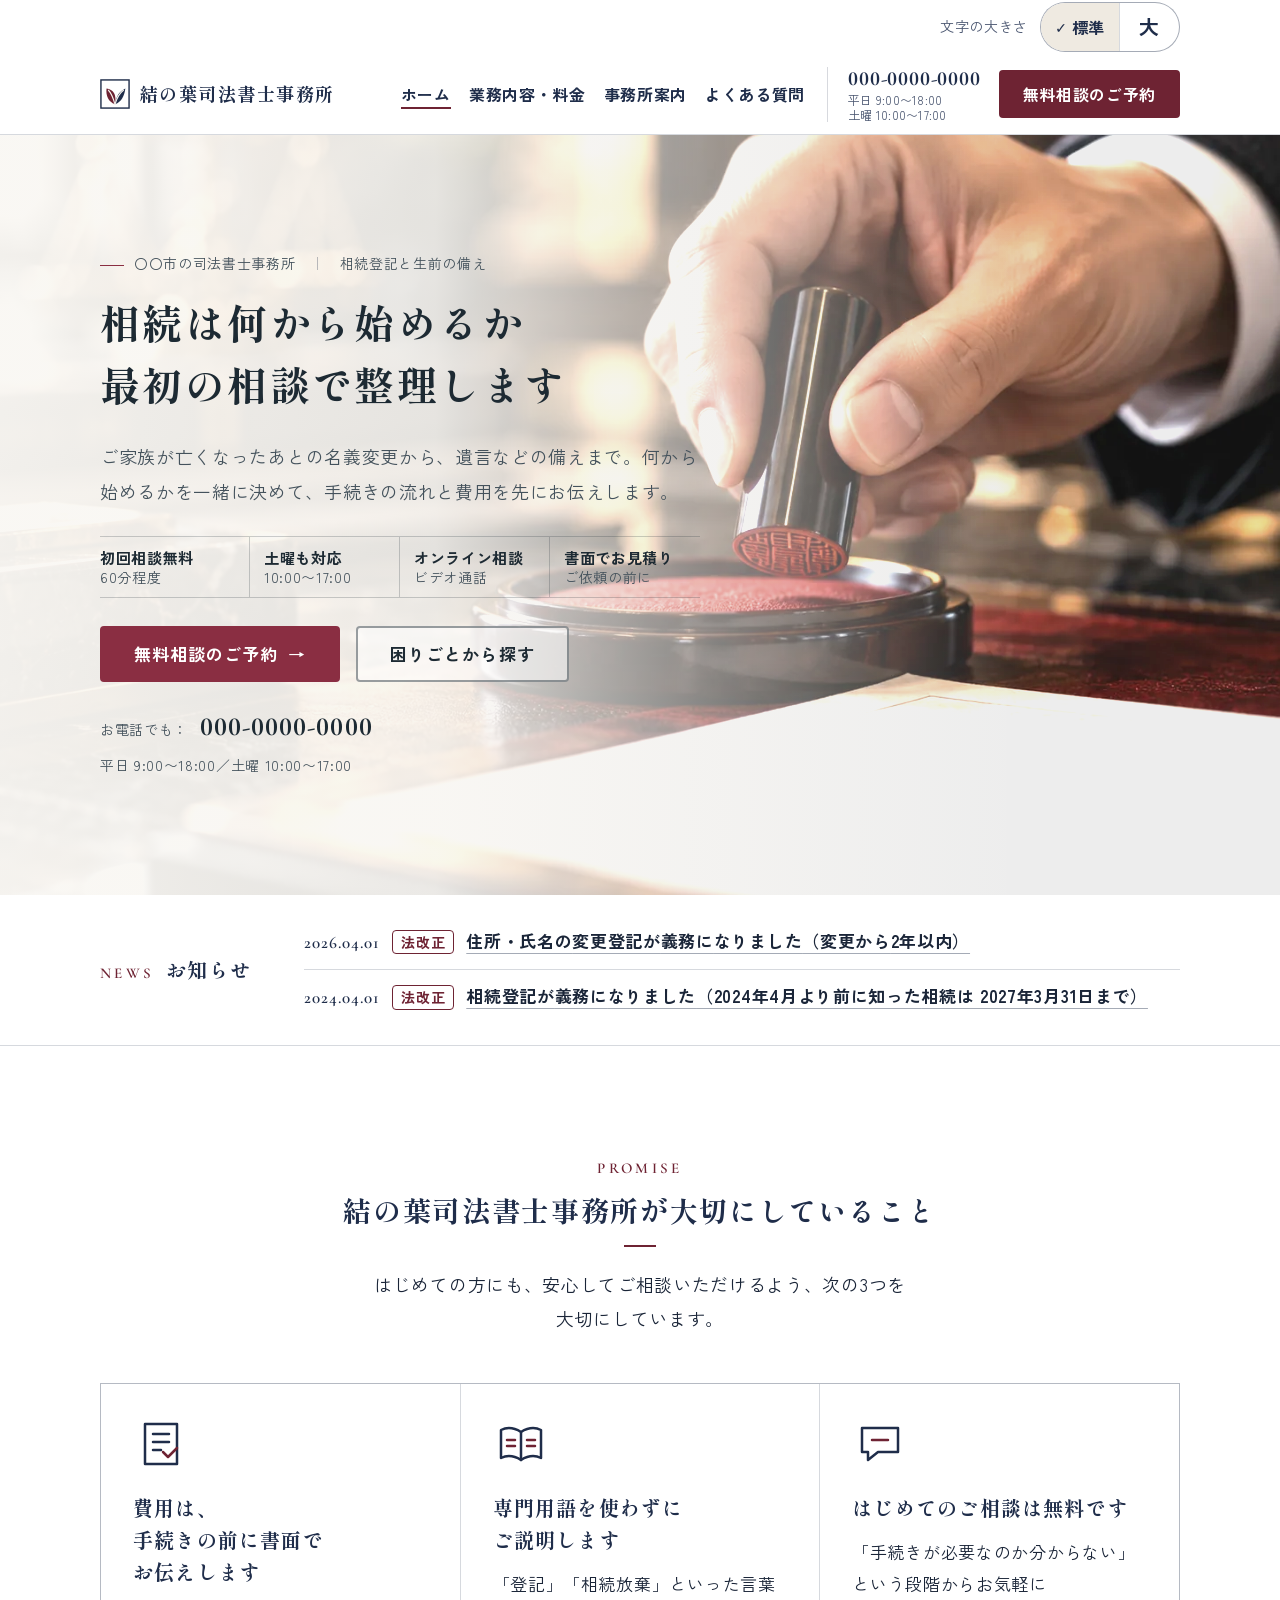
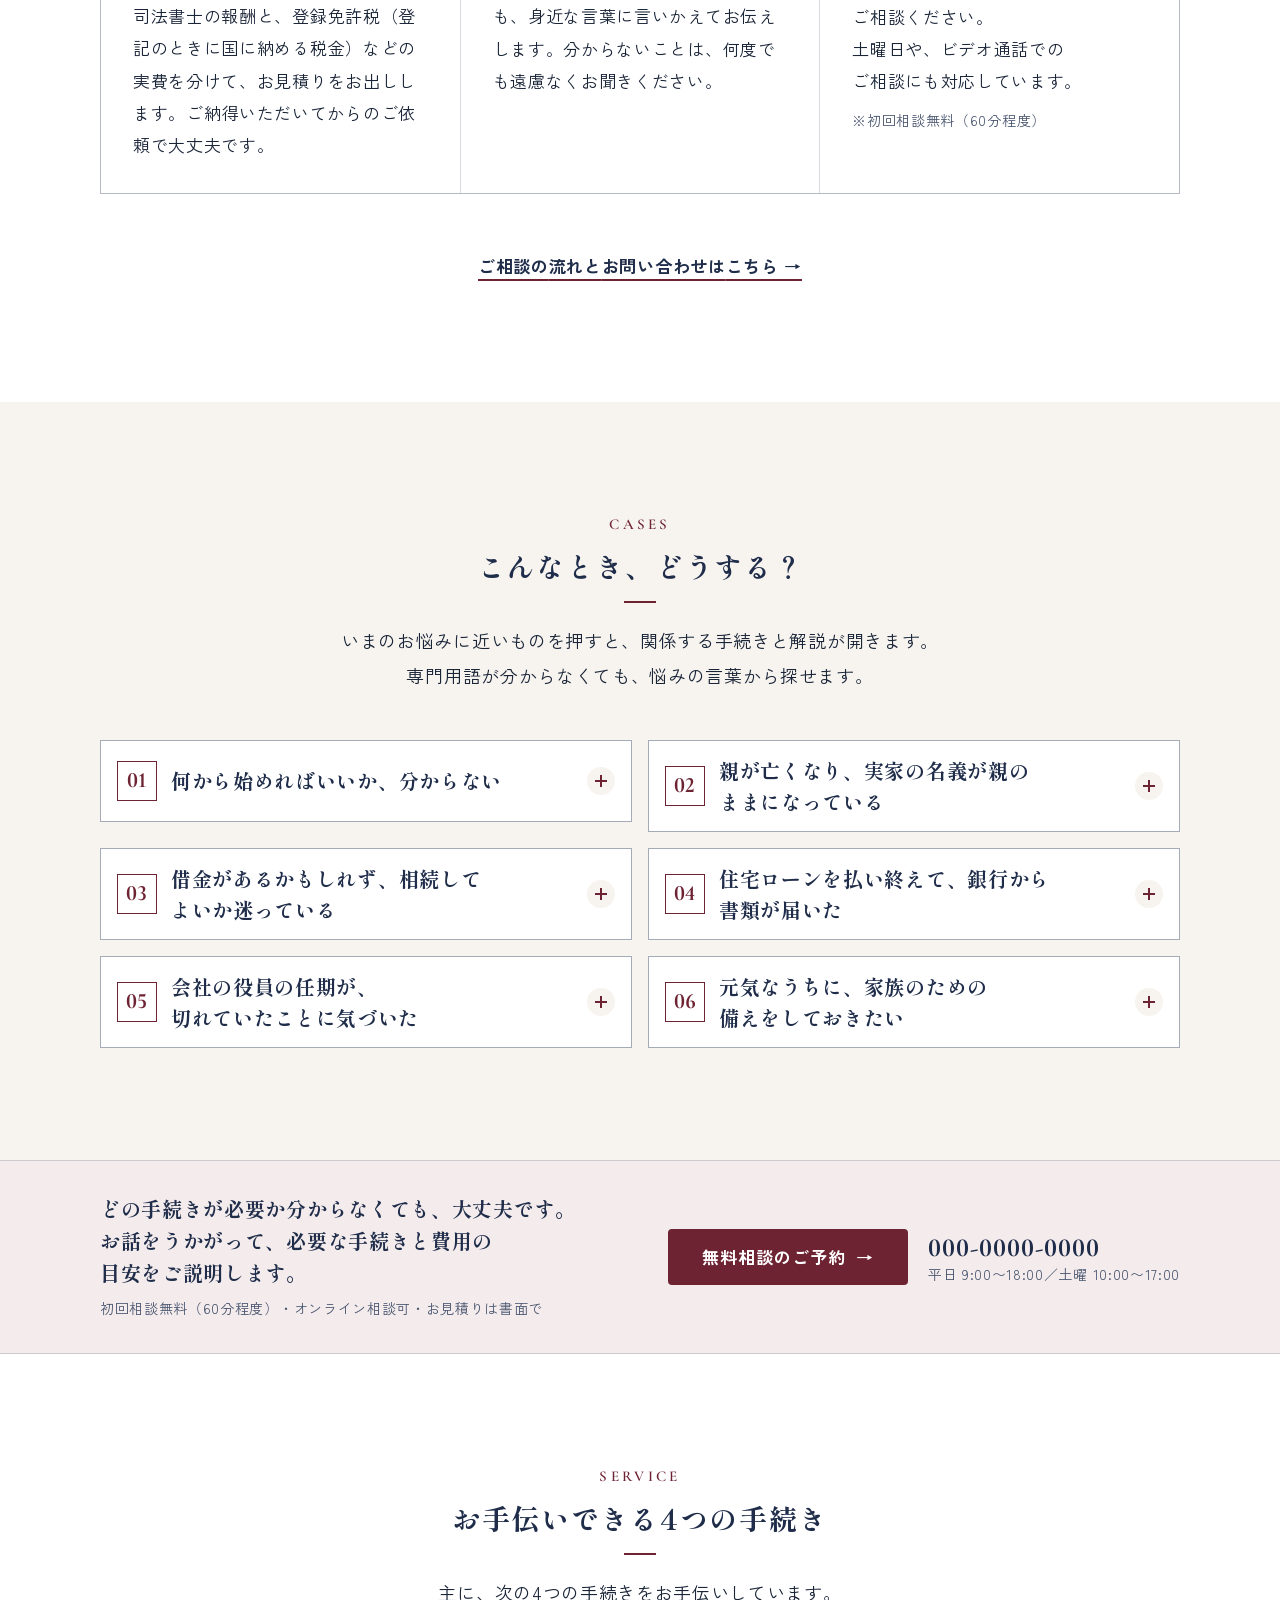
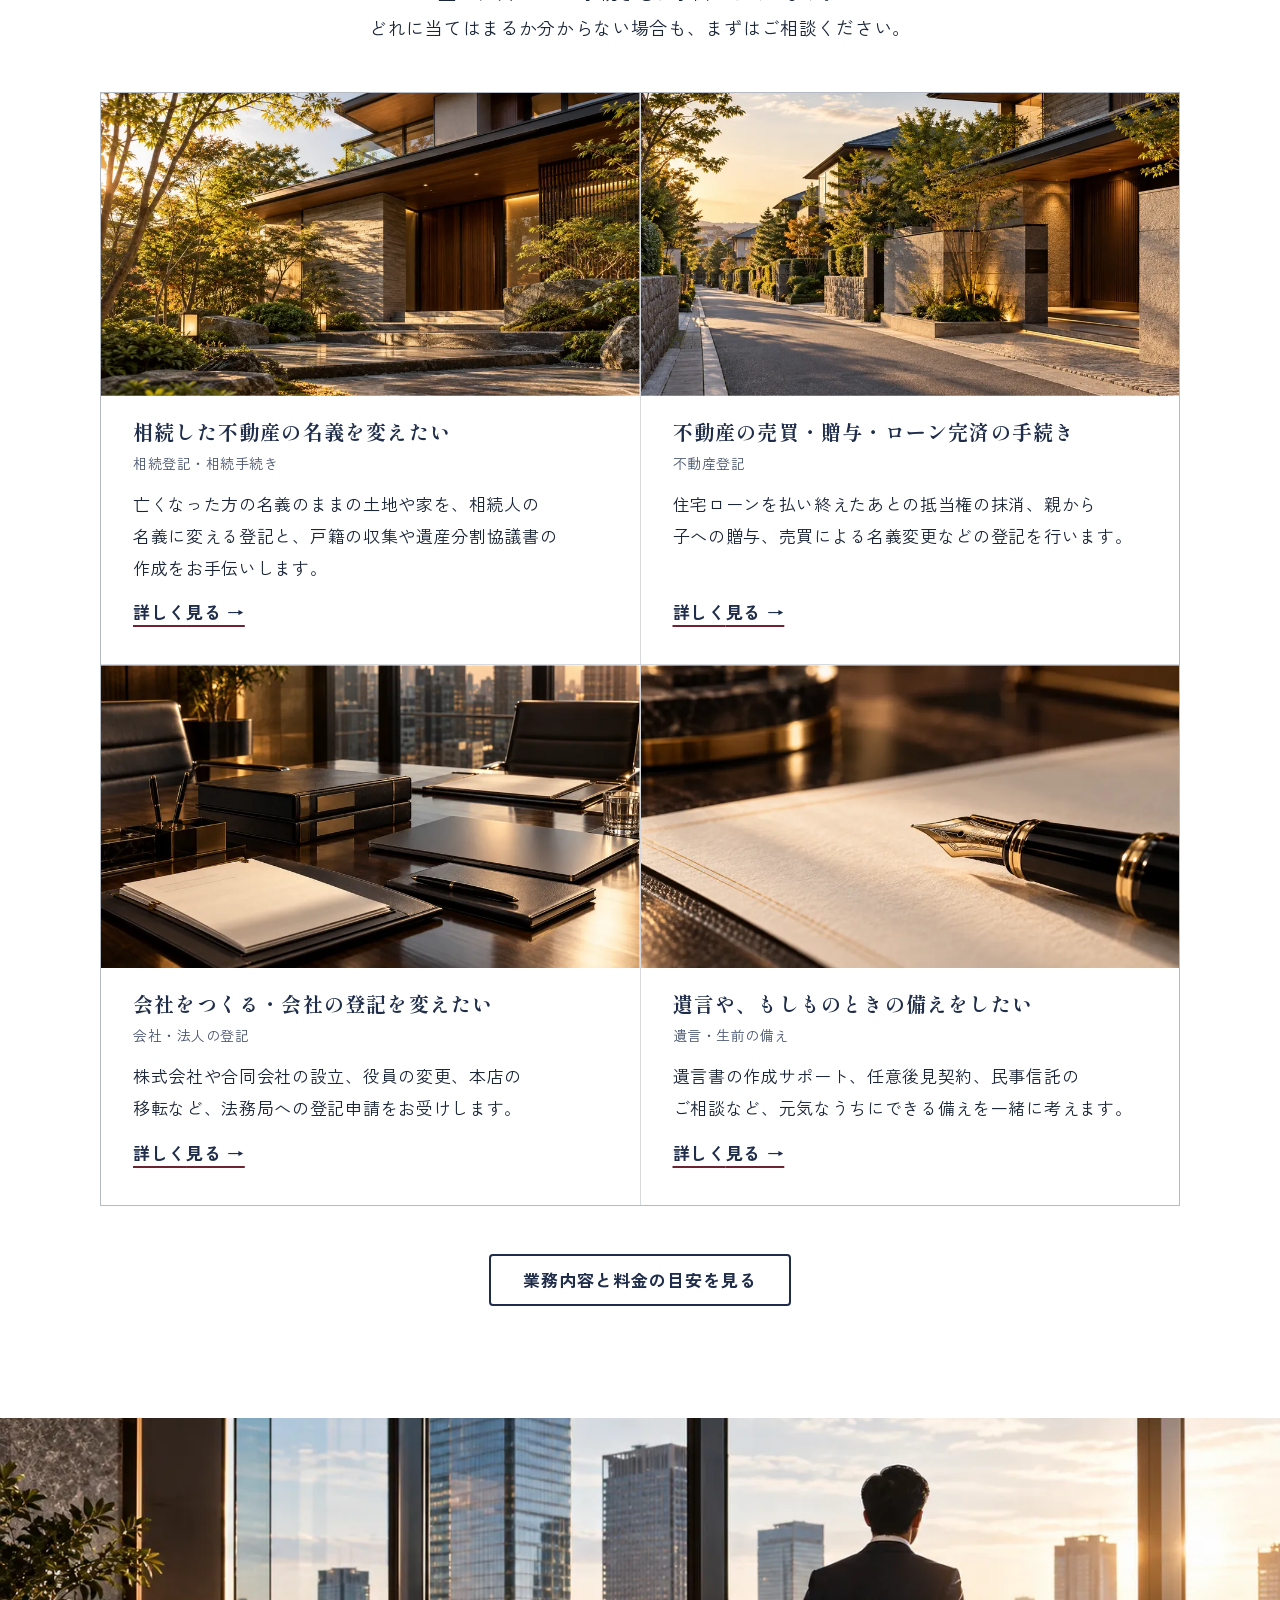
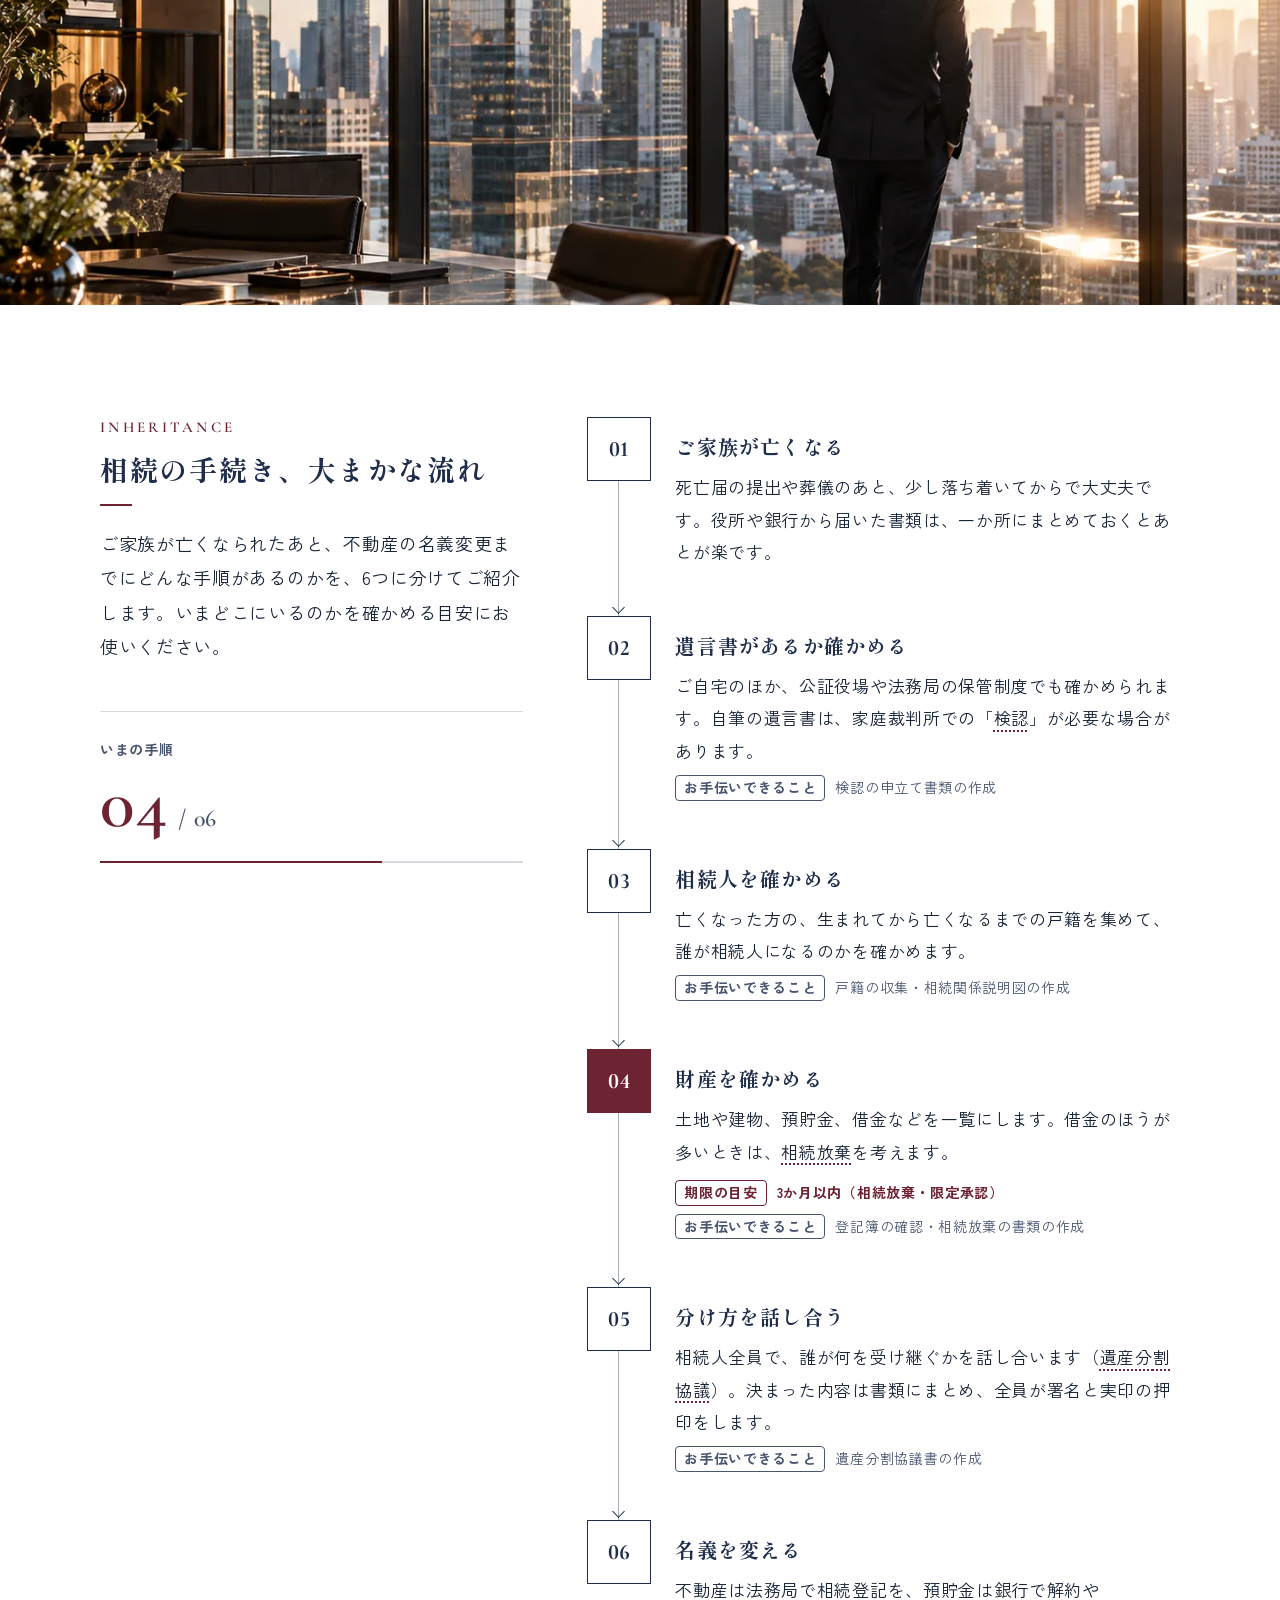
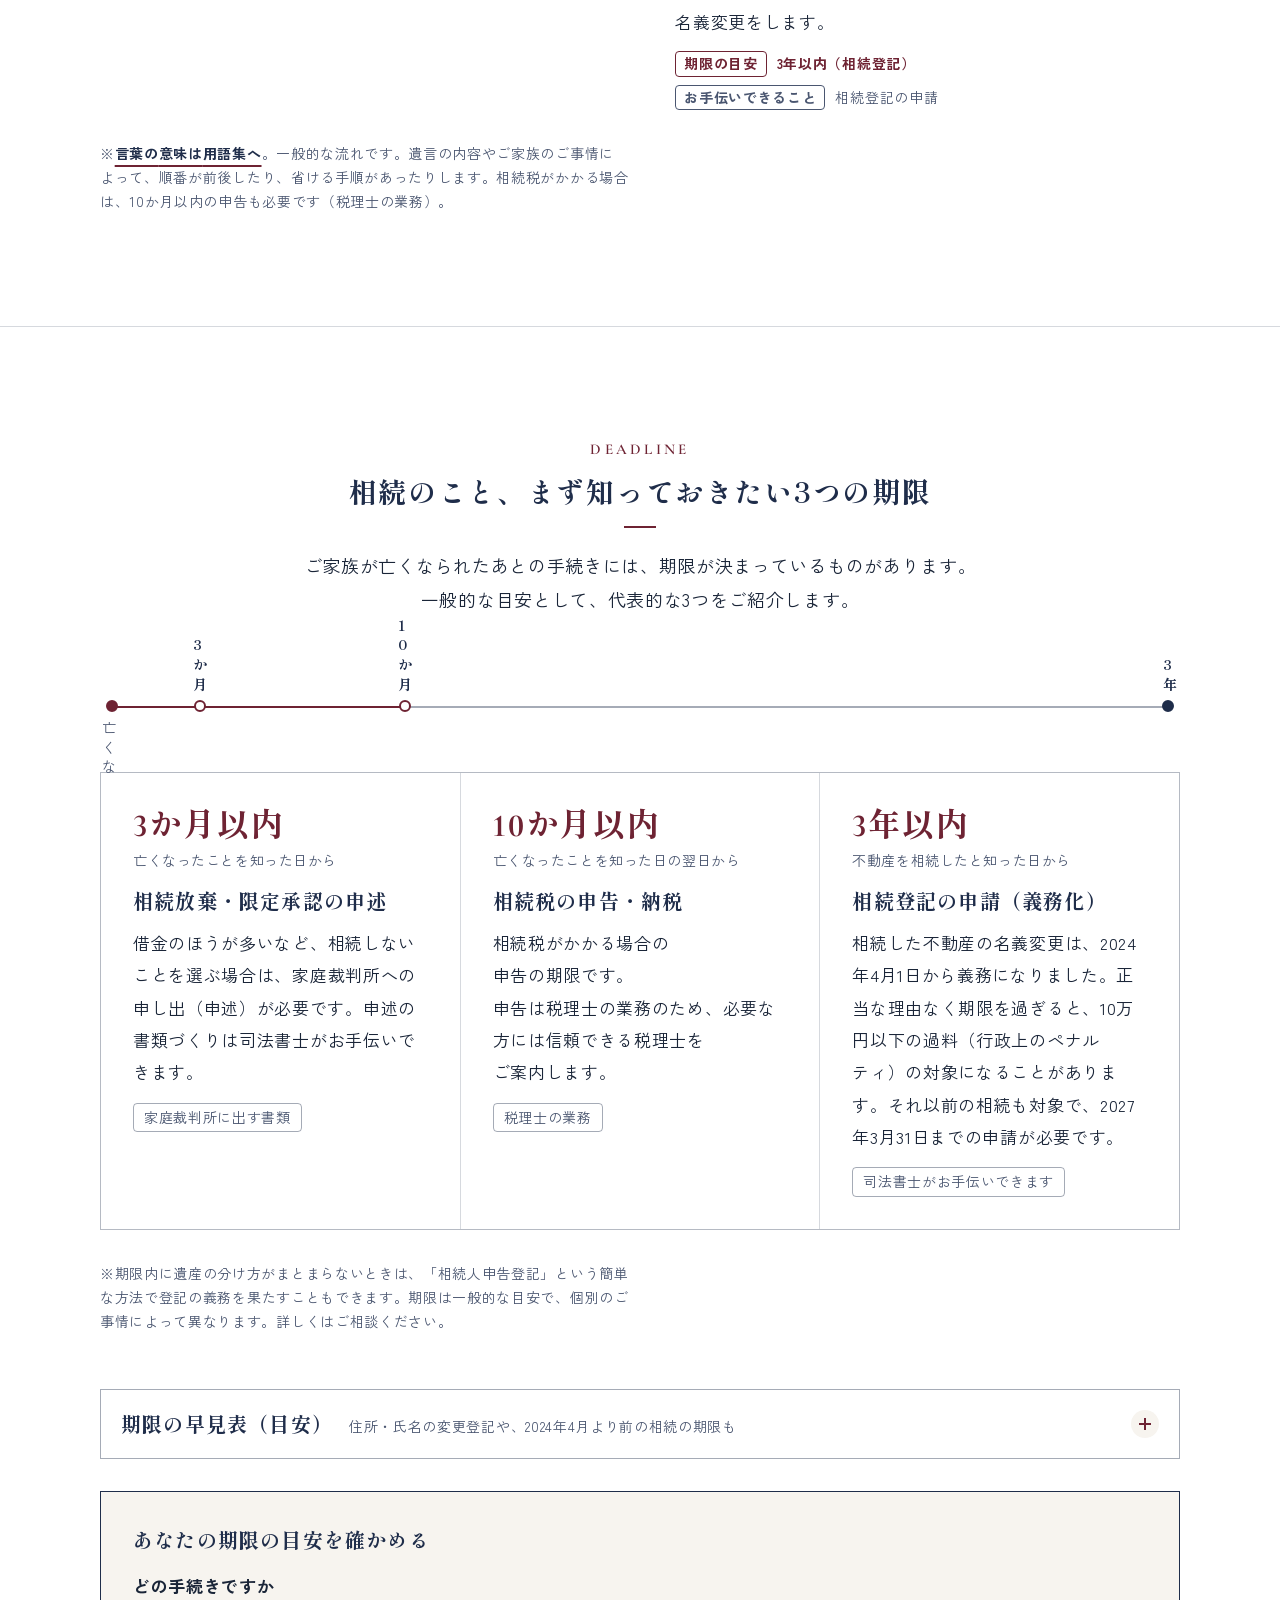
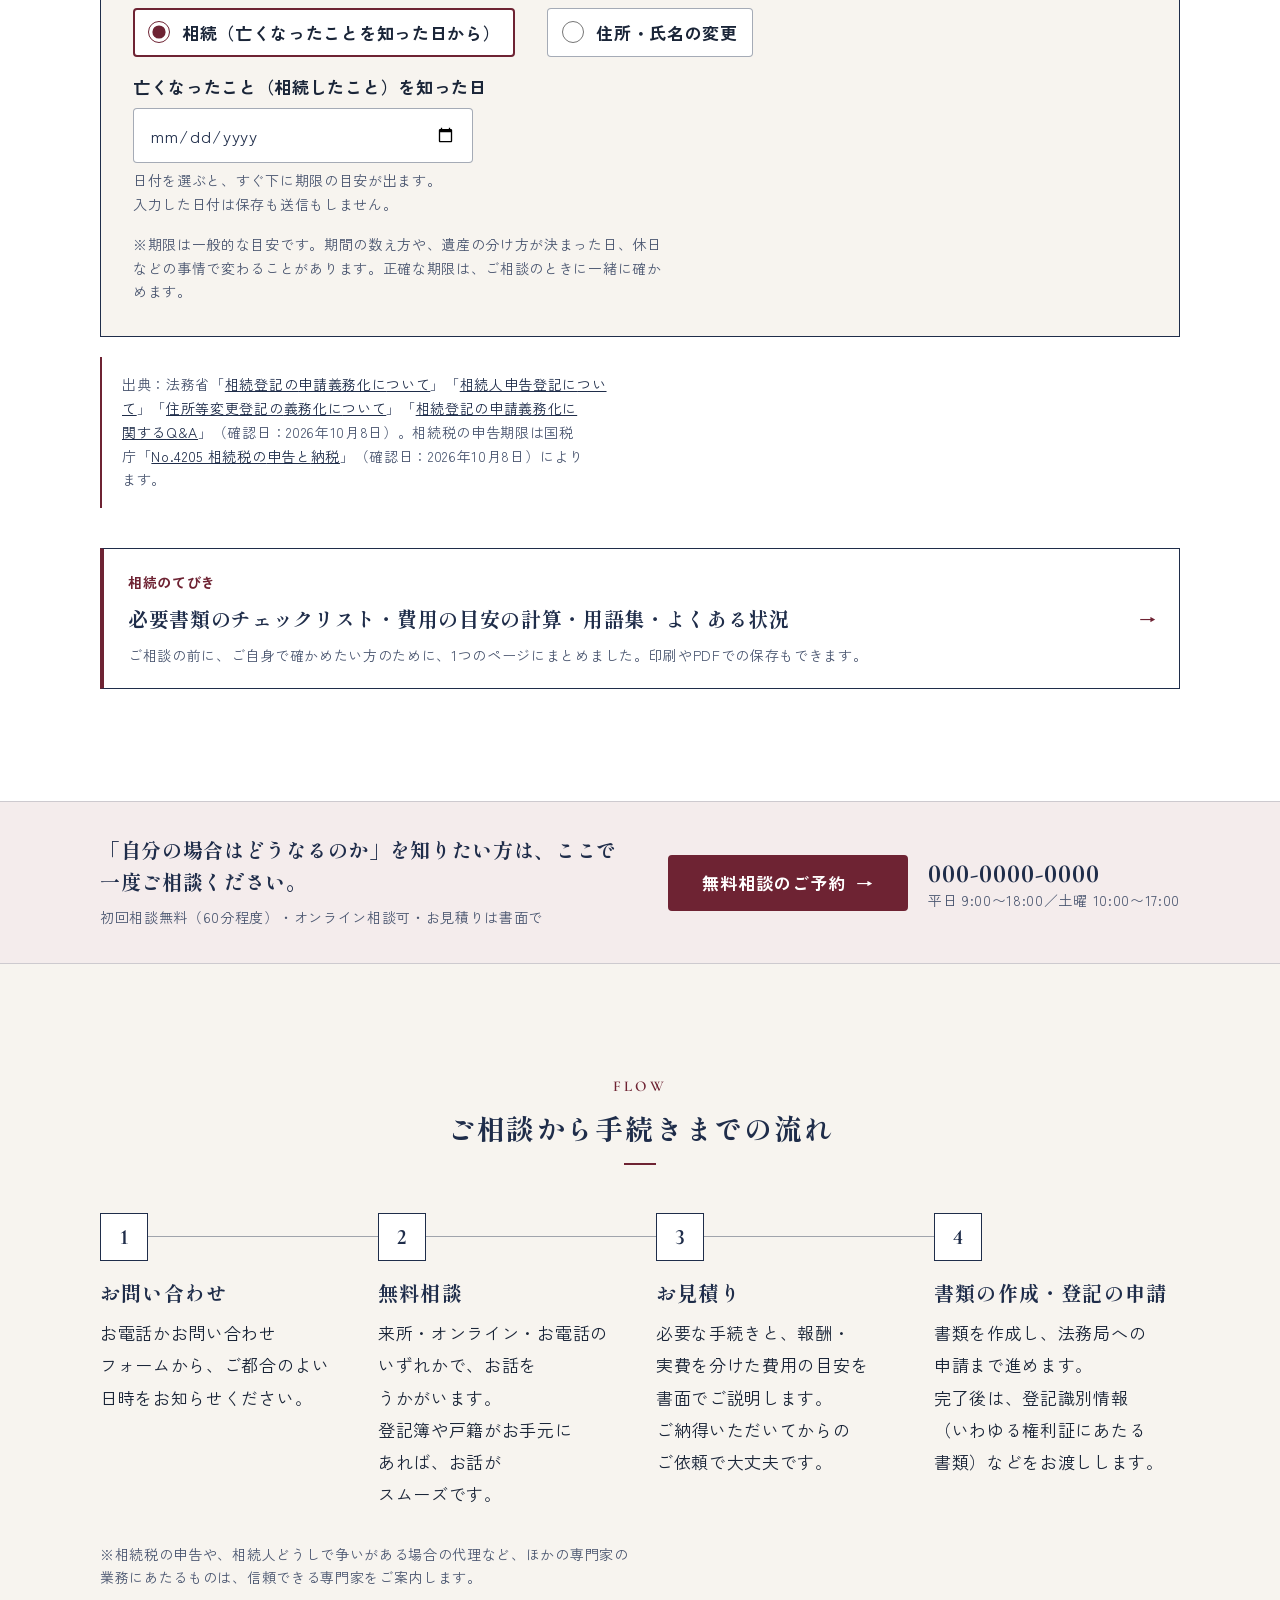
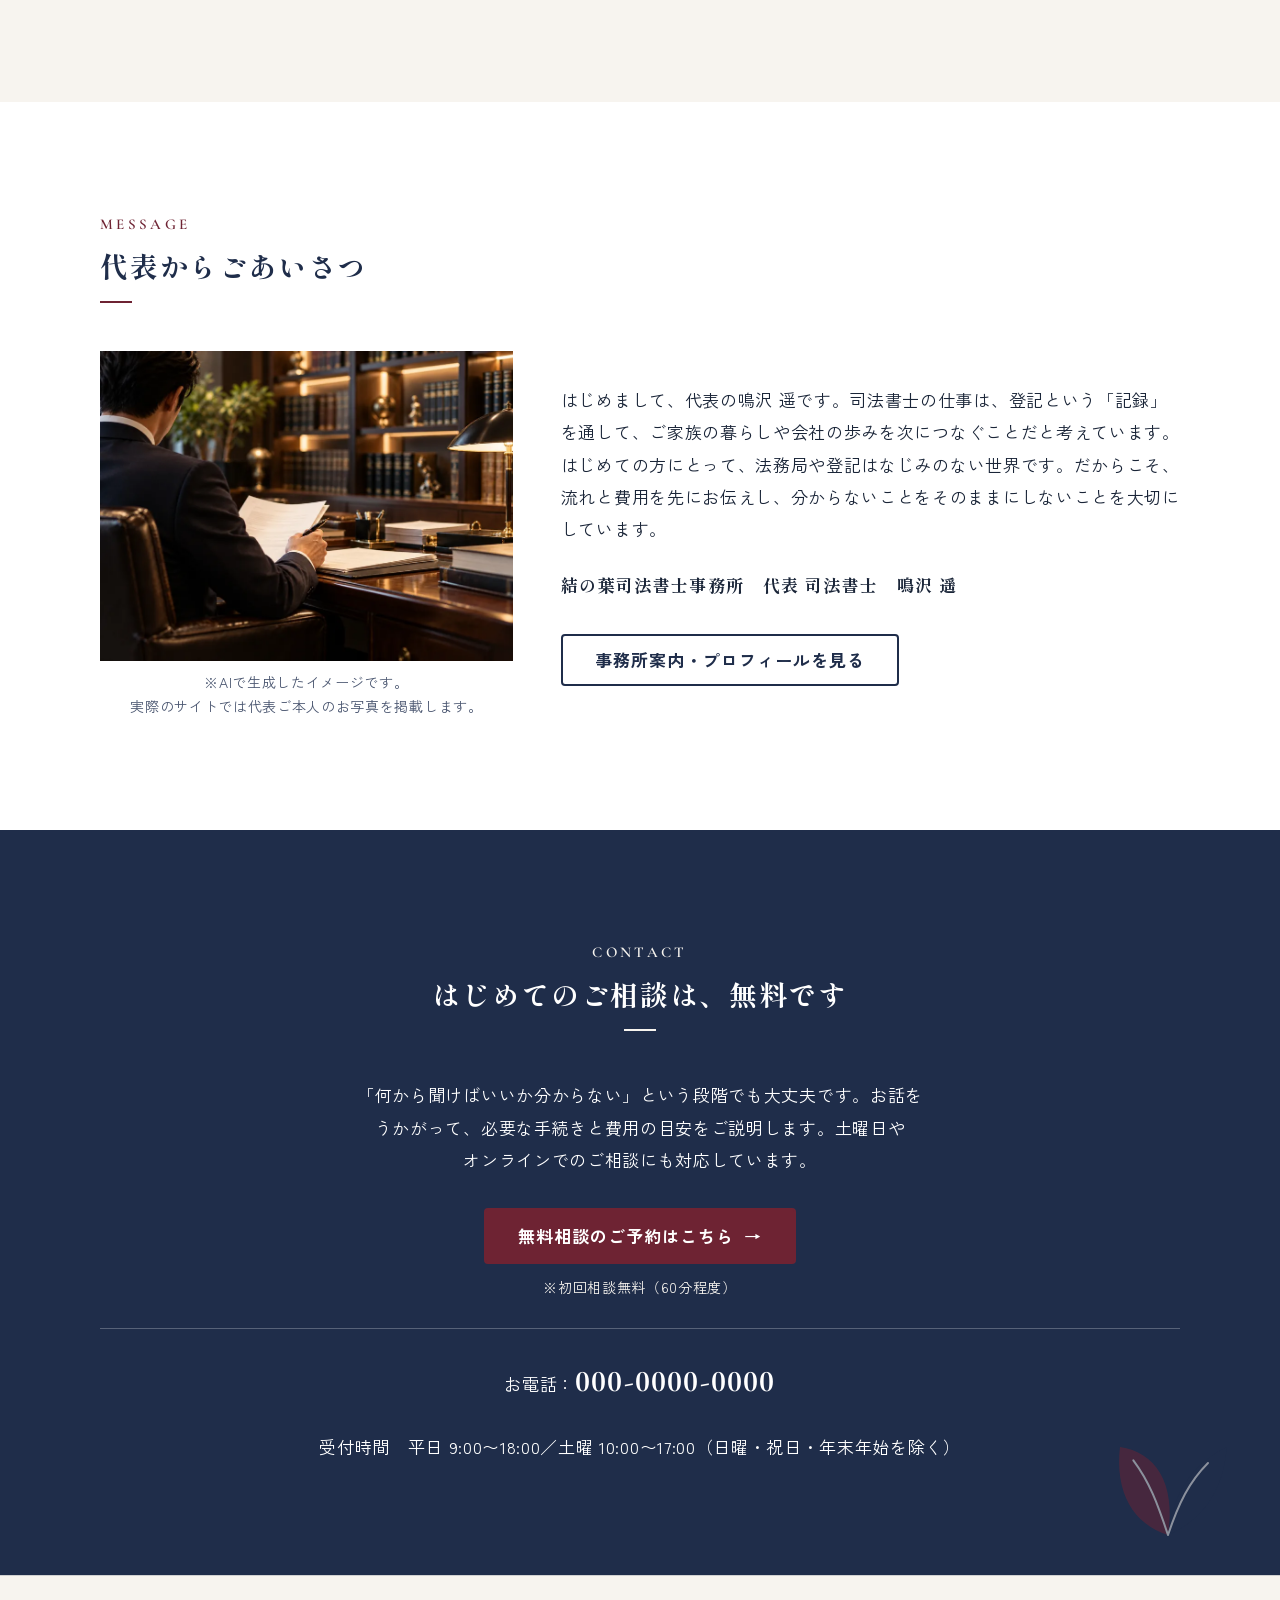
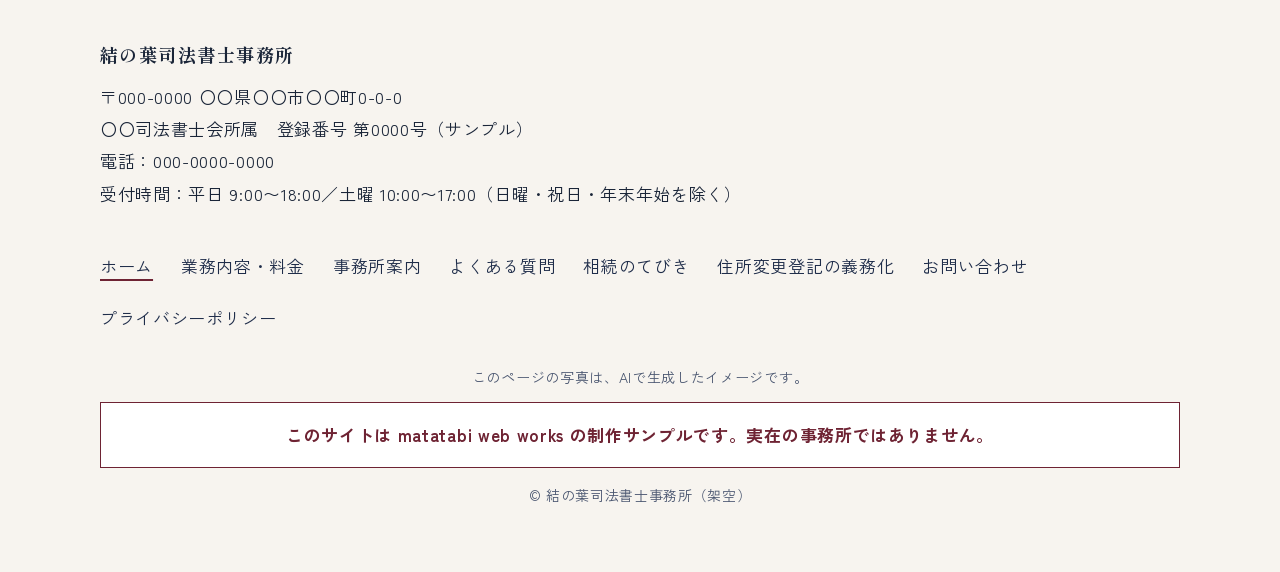
==== commit 269e9169: "文字の大きさ（案D：本文15px・1行22字）と改行の清書（見出しは句ごと・短い文は文ごと・言葉の途中で折れにくく）を反映 Co-Authored-By: Claude Opus 5.5 <norep" ====
--- a/index.html
+++ b/index.html
@@ -1,5 +1,5 @@
 <!DOCTYPE html>
-<html lang="ja">
+<html lang="ja" data-moji="d">
 <head>
   <meta charset="UTF-8">
   <meta name="viewport" content="width=device-width, initial-scale=1">
@@ -27,7 +27,7 @@
   <link rel="stylesheet" data-font="mincho" href="https://fonts.googleapis.com/css2?family=Shippori+Mincho:wght@700&amp;text=%2C-0123456789AEHINOSUWY%E2%9C%93%E3%80%81%E3%80%82%E3%80%8C%E3%80%8D%E3%80%9C%E3%81%82%E3%81%84%E3%81%86%E3%81%88%E3%81%8A%E3%81%8B%E3%81%8C%E3%81%8D%E3%81%8F%E3%81%91%E3%81%93%E3%81%94%E3%81%95%E3%81%97%E3%81%98%E3%81%99%E3%81%9A%E3%81%9B%E3%81%9F%E3%81%A0%E3%81%A1%E3%81%A3%E3%81%A4%E3%81%A5%E3%81%A6%E3%81%A7%E3%81%A8%E3%81%A9%E3%81%AA%E3%81%AB%E3%81%AE%E3%81%AF%E3%81%B0%E3%81%BE%E3%82%81%E3%82%82%E3%82%84%E3%82%88%E3%82%89%E3%82%8A%E3%82%8B%E3%82%8C%E3%82%8D%E3%82%8F%E3%82%92%E3%82%93%E3%82%A7%E3%82%AF%E3%82%B9%E3%83%81%E3%83%83%E3%83%86%E3%83%88%E3%83%97%E3%83%AA%E3%83%AD%E3%83%B3%E3%83%BB%E3%83%BC%E4%B8%80%E4%B8%88%E4%B8%8D%E4%B8%8E%E4%BA%8B%E4%BA%A1%E4%BA%BA%E4%BB%A3%E4%BB%A5%E4%BB%BB%E4%BC%9A%E4%BC%9D%E4%BD%8F%E4%BD%95%E4%BD%9C%E4%BD%BF%E5%80%9F%E5%82%99%E5%85%83%E5%86%85%E5%86%86%E5%88%86%E5%88%87%E5%88%9D%E5%89%8D%E5%8B%95%E5%8B%99%E5%8C%96%E5%8F%B8%E5%90%88%E5%90%8D%E5%91%8A%E5%93%A1%E5%95%8F%E5%9C%9F%E5%A0%B4%E5%A3%AB%E5%A3%B2%E5%A4%89%E5%A4%A7%E5%A4%AB%E5%A7%8B%E5%AE%85%E5%AE%89%E5%AE%8C%E5%AE%9A%E5%AE%9F%E5%AE%B6%E5%B0%82%E5%B1%8A%E5%B9%B4%E5%BA%A6%E5%BD%B9%E5%BF%85%E6%88%90%E6%89%80%E6%89%8B%E6%89%95%E6%89%BF%E6%94%BE%E6%95%B4%E6%96%99%E6%96%B9%E6%97%8F%E6%97%A5%E6%97%A9%E6%98%8E%E6%9B%B8%E6%9C%80%E6%9C%88%E6%9C%9F%E6%9C%A8%E6%A3%84%E6%B0%97%E6%B0%B4%E6%B2%A2%E6%B3%81%E6%B3%95%E6%B5%81%E6%B8%88%E7%81%AB%E7%84%A1%E7%8A%B6%E7%90%86%E7%94%9F%E7%94%A3%E7%94%A8%E7%94%B3%E7%95%AA%E7%99%BB%E7%9B%AE%E7%9B%B8%E7%9F%A5%E7%A2%BA%E7%A4%BE%E7%A8%8E%E7%A9%8D%E7%AE%97%E7%B4%8D%E7%B5%82%E7%B5%90%E7%B6%9A%E7%BE%A9%E7%BF%8C%E8%87%AA%E8%91%89%E8%A1%8C%E8%A1%A8%E8%A6%81%E8%A6%8B%E8%A6%AA%E8%A8%80%E8%A8%88%E8%A8%98%E8%A9%B1%E8%AA%8D%E8%AA%9E%E8%AA%AC%E8%AB%87%E8%AB%8B%E8%B2%A1%E8%B2%B7%E8%B2%BB%E8%B4%88%E8%BF%B0%E8%BF%B7%E9%81%A5%E9%81%BA%E9%87%91%E9%8A%80%E9%96%80%E9%99%90%E9%9B%86%E9%9D%A2%E9%A0%86%E9%A1%9E%E9%B3%B4%EF%BC%88%EF%BC%89%EF%BC%9F&amp;display=swap">
   <link rel="stylesheet" data-font="gothic" href="https://fonts.googleapis.com/css2?family=Zen+Kaku+Gothic+New:wght@400;700&amp;text=%22%23%25%26%28%29%2C-.%2F0123456789%3A%3C%3D%3EABCDEFGHIJLMNOPQRSTUVWY%5B%5D_abcdefghijklmnoprstuvwxyz%C2%A9%C3%97%E2%80%BB%E2%86%92%E3%80%81%E3%80%82%E3%80%87%E3%80%8C%E3%80%8D%E3%80%92%E3%80%9C%E3%81%82%E3%81%84%E3%81%86%E3%81%88%E3%81%8A%E3%81%8B%E3%81%8C%E3%81%8D%E3%81%8E%E3%81%8F%E3%81%90%E3%81%91%E3%81%93%E3%81%94%E3%81%95%E3%81%97%E3%81%98%E3%81%99%E3%81%9A%E3%81%9B%E3%81%9D%E3%81%9F%E3%81%A0%E3%81%A1%E3%81%A3%E3%81%A4%E3%81%A5%E3%81%A6%E3%81%A7%E3%81%A8%E3%81%A9%E3%81%AA%E3%81%AB%E3%81%AE%E3%81%AF%E3%81%B0%E3%81%B3%E3%81%B6%E3%81%B8%E3%81%BB%E3%81%BE%E3%81%BF%E3%82%81%E3%82%82%E3%82%84%E3%82%86%E3%82%87%E3%82%88%E3%82%89%E3%82%8A%E3%82%8B%E3%82%8C%E3%82%8D%E3%82%8F%E3%82%92%E3%82%93%E3%82%A2%E3%82%A3%E3%82%A4%E3%82%A7%E3%82%A9%E3%82%AA%E3%82%AF%E3%82%B5%E3%82%B7%E3%82%B8%E3%82%B9%E3%82%BA%E3%82%BF%E3%83%81%E3%83%83%E3%83%86%E3%83%87%E3%83%88%E3%83%89%E3%83%8A%E3%83%8B%E3%83%90%E3%83%93%E3%83%95%E3%83%96%E3%83%97%E3%83%9A%E3%83%9B%E3%83%9D%E3%83%A0%E3%83%A1%E3%83%A5%E3%83%A9%E3%83%AA%E3%83%AB%E3%83%AC%E3%83%AD%E3%83%B3%E3%83%BB%E3%83%BC%E4%B8%80%E4%B8%87%E4%B8%88%E4%B8%8A%E4%B8%8B%E4%B8%8D%E4%B8%8E%E4%B8%96%E4%B8%BB%E4%BA%86%E4%BA%88%E4%BA%89%E4%BA%8B%E4%BA%A1%E4%BA%A4%E4%BA%BA%E4%BB%8A%E4%BB%8B%E4%BB%95%E4%BB%98%E4%BB%A3%E4%BB%A5%E4%BB%AE%E4%BB%B6%E4%BB%BB%E4%BC%91%E4%BC%9A%E4%BC%9D%E4%BD%8E%E4%BD%8F%E4%BD%93%E4%BD%95%E4%BD%9C%E4%BD%BF%E4%BE%9D%E4%BE%A1%E4%BE%BF%E4%BF%82%E4%BF%9D%E4%BF%A1%E5%80%8B%E5%80%9F%E5%82%99%E5%82%AC%E5%83%8F%E5%84%80%E5%84%84%E5%85%83%E5%85%88%E5%85%89%E5%85%8D%E5%85%A5%E5%85%A8%E5%85%AC%E5%85%B8%E5%86%85%E5%86%86%E5%86%99%E5%87%BA%E5%88%86%E5%88%87%E5%88%9D%E5%88%A4%E5%88%A5%E5%88%A9%E5%88%B6%E5%88%B7%E5%89%87%E5%89%8D%E5%89%B2%E5%8A%9B%E5%8B%95%E5%8B%99%E5%8C%96%E5%8D%94%E5%8D%98%E5%8D%B0%E5%8E%9F%E5%8F%8E%E5%8F%96%E5%8F%97%E5%8F%AF%E5%8F%B7%E5%8F%B8%E5%90%88%E5%90%8C%E5%90%8D%E5%90%AB%E5%91%8A%E5%91%B3%E5%93%A1%E5%95%8F%E5%9B%9E%E5%9B%B0%E5%9B%B3%E5%9B%BD%E5%9C%9F%E5%9C%A8%E5%9C%B0%E5%A0%B1%E5%A0%B4%E5%A3%AB%E5%A3%B2%E5%A4%89%E5%A4%96%E5%A4%9A%E5%A4%A7%E5%A4%AB%E5%A5%91%E5%A7%8B%E5%A7%BF%E5%AD%90%E5%AD%97%E5%AD%98%E5%AE%85%E5%AE%89%E5%AE%8C%E5%AE%9A%E5%AE%9F%E5%AE%A4%E5%AE%B6%E5%AE%B9%E5%AF%BE%E5%B0%82%E5%B0%91%E5%B1%80%E5%B1%8A%E5%B1%9E%E5%B8%82%E5%B8%8C%E5%B9%B3%E5%B9%B4%E5%BA%81%E5%BA%97%E5%BA%A6%E5%BA%AD%E5%BB%BA%E5%BC%8F%E5%BD%93%E5%BD%A2%E5%BD%B9%E5%BE%8C%E5%BE%97%E5%BF%83%E5%BF%85%E5%BF%9C%E6%82%A9%E6%83%85%E6%84%8F%E6%85%AE%E6%88%90%E6%88%B8%E6%88%BB%E6%89%80%E6%89%8B%E6%89%95%E6%89%B1%E6%89%BF%E6%8A%9E%E6%8A%B5%E6%8A%B9%E6%8A%BC%E6%8E%A2%E6%8F%90%E6%94%B9%E6%94%BE%E6%94%BF%E6%95%B0%E6%96%87%E6%96%99%E6%96%B0%E6%96%B9%E6%97%8F%E6%97%A5%E6%97%A9%E6%98%8E%E6%99%82%E6%9A%AE%E6%9B%9C%E6%9B%B4%E6%9B%B8%E6%9C%80%E6%9C%88%E6%9C%9B%E6%9C%9F%E6%9C%A8%E6%9C%AB%E6%9C%AC%E6%9C%BA%E6%9D%A1%E6%9D%A5%E6%9E%9C%E6%9E%B6%E6%A0%AA%E6%A1%88%E6%A3%84%E6%A3%9A%E6%A4%9C%E6%A5%AD%E6%A5%BD%E6%A8%99%E6%A8%A9%E6%AC%A1%E6%AC%BE%E6%AD%A3%E6%AD%A9%E6%AD%BB%E6%AE%B5%E6%B0%8F%E6%B0%91%E6%B0%97%E6%B0%B4%E6%B1%BA%E6%B2%A2%E6%B3%81%E6%B3%95%E6%B5%81%E6%B6%88%E6%B8%88%E6%B8%A1%E6%BA%96%E7%81%AB%E7%84%A1%E7%89%A9%E7%8A%B6%E7%90%86%E7%94%9F%E7%94%A3%E7%94%A8%E7%94%B1%E7%94%B3%E7%94%BA%E7%94%BB%E7%95%8C%E7%95%AA%E7%95%B0%E7%99%BB%E7%9A%84%E7%9B%AE%E7%9B%B8%E7%9C%81%E7%9C%8C%E7%9C%9F%E7%9D%80%E7%9F%A5%E7%A2%BA%E7%A4%BA%E7%A4%BE%E7%A5%9D%E7%A7%BB%E7%A8%8B%E7%A8%8E%E7%A8%AE%E7%A9%8D%E7%A9%BA%E7%AA%93%E7%AB%8B%E7%AC%AC%E7%AD%86%E7%AD%89%E7%AE%8B%E7%AE%97%E7%AE%A1%E7%B0%A1%E7%B0%BF%E7%B1%8D%E7%B4%84%E7%B4%8D%E7%B4%99%E7%B4%B9%E7%B5%82%E7%B5%90%E7%B5%A1%E7%B6%99%E7%B6%9A%E7%B7%92%E7%BD%B2%E7%BE%A9%E7%BF%8C%E8%80%83%E8%81%9E%E8%87%AA%E8%88%AC%E8%90%BD%E8%91%89%E8%91%AC%E8%A1%8C%E8%A1%97%E8%A1%A8%E8%A3%81%E8%A6%81%E8%A6%8B%E8%A6%A7%E8%A6%AA%E8%A6%B3%E8%A7%A3%E8%A8%80%E8%A8%88%E8%A8%97%E8%A8%98%E8%A8%AD%E8%A8%B1%E8%A8%BC%E8%A9%95%E8%A9%B1%E8%A9%B3%E8%AA%8D%E8%AA%9E%E8%AA%AC%E8%AA%B0%E8%AB%87%E8%AB%8B%E8%AD%98%E8%AD%B0%E8%B1%A1%E8%B2%A1%E8%B2%AF%E8%B2%B7%E8%B2%BB%E8%B3%87%E8%B3%AA%E8%B4%88%E8%BA%AB%E8%BB%A2%E8%BB%BD%E8%BE%BA%E8%BE%BC%E8%BF%91%E8%BF%B0%E8%BF%B7%E9%80%81%E9%80%9A%E9%80%A3%E9%80%B2%E9%81%8E%E9%81%A0%E9%81%A5%E9%81%B8%E9%81%BA%E9%83%B5%E9%83%BD%E9%85%AC%E9%87%91%E9%8A%80%E9%8C%B2%E9%91%91%E9%95%B7%E9%96%80%E9%96%89%E9%96%8B%E9%96%93%E9%96%A2%E9%99%8D%E9%99%90%E9%99%A4%E9%9A%8E%E9%9A%9B%E9%9B%86%E9%9B%BB%E9%9D%A2%E9%A0%86%E9%A0%90%E9%A0%BC%E9%A1%8D%E9%A1%94%E9%A1%9E%E9%AB%98%E9%B3%B4%E9%BD%A2%EF%BC%88%EF%BC%89%EF%BC%8B%EF%BC%8F%EF%BC%9A%EF%BC%9F%EF%BD%9C&amp;display=swap">
   <link rel="stylesheet" data-font="accent" href="https://fonts.googleapis.com/css2?family=Cormorant+Garamond:wght@600&amp;text=%20%2C-.0123456789ACDEFGHILMNOPRSTUVWY&amp;display=swap">
-  <link rel="stylesheet" href="css/style.css?v=20261010-1">
+  <link rel="stylesheet" href="css/style.css?v=20261031-4">
   <script src="js/main.js?v=20261008-42" defer></script>
   <script type="application/ld+json" data-jsonld>
 {
@@ -68,11 +68,11 @@
   </script>
 </head>
 <body class="has-fixed-cta">
-  <a href="#main" class="skip-link">本文へ移動</a>
+  <a href="#main" class="skip-link">本文へ<wbr>移動</a>
   <div class="text-size-bar">
     <div class="container text-size-bar__inner">
-      <p class="text-size-bar__tel"><span class="text-size-bar__tel-label">お電話</span><span class="text-size-bar__tel-num">000-0000-0000</span><span class="text-size-bar__tel-hours"><span class="nowrap">平日 9:00〜18:00</span>／<span class="nowrap">土曜 10:00〜17:00</span></span></p>
-      <span class="text-size-bar__label" id="text-size-label">文字の大きさ</span>
+      <p data-wrap="phrase" class="text-size-bar__tel"><span class="text-size-bar__tel-label">お電話</span><span class="text-size-bar__tel-num">000-0000-0000</span><span class="text-size-bar__tel-hours"><span class="nowrap">平日 9:00〜18:00</span>／<span class="nowrap">土曜 10:00〜17:00</span></span></p>
+      <span class="text-size-bar__label" id="text-size-label">文字の<wbr>大きさ</span>
       <div class="text-size-bar__group" role="group" aria-labelledby="text-size-label">
         <button type="button" class="text-size-btn" data-text-size-btn="standard" aria-pressed="true">標準</button>
         <button type="button" class="text-size-btn text-size-btn--large" data-text-size-btn="large" aria-pressed="false">大</button>
@@ -84,24 +84,24 @@
     <div class="container site-header__inner">
       <a href="index.html" class="site-logo">
         <img src="images/logo-mark.svg" alt="" width="30" height="30">
-        <span class="site-logo__text"><span class="site-logo__kana" aria-hidden="true">YUINOHA</span><span class="site-logo__name">結の葉<span class="site-logo__sub">司法書士事務所</span></span></span>
+        <span class="site-logo__text"><span class="site-logo__kana" aria-hidden="true">YUINOHA</span><span class="site-logo__name">結の<wbr>葉<span class="site-logo__sub">司法書<wbr>士事務所</span></span></span>
       </a>
       <button type="button" class="header-icon header-icon--tel" data-sample-tel aria-describedby="header-call-status"><svg class="header-icon__svg" viewBox="0 0 24 24" width="22" height="22" aria-hidden="true" focusable="false"><path d="M6.6 3.5h3l1.5 4.2-2 1.4a12 12 0 0 0 5.8 5.8l1.4-2 4.2 1.5v3a2 2 0 0 1-2.2 2A16.8 16.8 0 0 1 4.6 5.7a2 2 0 0 1 2-2.2z" fill="none" stroke="currentColor" stroke-width="1.8" stroke-linejoin="round"/></svg><span class="header-icon__label">電話</span></button>
-      <a href="contact.html" class="header-icon header-icon--consult"><svg class="header-icon__svg" viewBox="0 0 24 24" width="22" height="22" aria-hidden="true" focusable="false"><rect x="3.5" y="5" width="17" height="15.5" rx="1.5" fill="none" stroke="currentColor" stroke-width="1.8"/><path d="M3.5 9.5h17M8 3v4M16 3v4" fill="none" stroke="currentColor" stroke-width="1.8" stroke-linecap="round"/><path d="M8.5 14.5l2.3 2.3 4.7-4.7" fill="none" stroke="currentColor" stroke-width="1.8" stroke-linecap="round" stroke-linejoin="round"/></svg><span class="header-icon__label">相談</span><span class="visually-hidden">（無料相談のご予約）</span></a>
+      <a href="contact.html" class="header-icon header-icon--consult"><svg class="header-icon__svg" viewBox="0 0 24 24" width="22" height="22" aria-hidden="true" focusable="false"><rect x="3.5" y="5" width="17" height="15.5" rx="1.5" fill="none" stroke="currentColor" stroke-width="1.8"/><path d="M3.5 9.5h17M8 3v4M16 3v4" fill="none" stroke="currentColor" stroke-width="1.8" stroke-linecap="round"/><path d="M8.5 14.5l2.3 2.3 4.7-4.7" fill="none" stroke="currentColor" stroke-width="1.8" stroke-linecap="round" stroke-linejoin="round"/></svg><span class="header-icon__label">相談</span><span class="visually-hidden"><wbr>（無料相談の<wbr>ご予約）</span></a>
       <button type="button" class="menu-toggle" aria-label="メニューを開く" aria-expanded="false" aria-controls="global-nav">
         <span class="menu-toggle__bars" aria-hidden="true"></span>
         <span class="menu-toggle__label" aria-hidden="true">メニュー</span>
       </button>
       <nav class="global-nav" id="global-nav" aria-label="メインメニュー">
         <ul class="global-nav__list">
-          <li><a href="index.html" aria-current="page"><span>ホーム</span></a></li>
-          <li><a href="services.html"><span>業務内容・料金</span></a></li>
-          <li><a href="about.html"><span>事務所案内</span></a></li>
-          <li><a href="faq.html"><span>よくある質問</span></a></li>
-          <li class="global-nav__tel"><span class="header-tel"><span class="header-tel__label">お電話でのご相談</span><span class="header-tel__num">000-0000-0000</span><span class="header-tel__hours"><span class="nowrap">平日 9:00〜18:00</span><span class="header-tel__sep">／</span><span class="nowrap">土曜 10:00〜17:00</span></span></span></li>
-          <li><a href="contact.html" class="global-nav__contact"><span class="global-nav__label-sp">お問い合わせ</span><span class="global-nav__label-pc">無料相談のご予約</span></a></li>
+          <li data-wrap="phrase"><a href="index.html" aria-current="page"><span>ホーム</span></a></li>
+          <li data-wrap="phrase"><a href="services.html"><span>業務内容・<wbr>料金</span></a></li>
+          <li data-wrap="phrase"><a href="about.html"><span>事務所案内</span></a></li>
+          <li data-wrap="phrase"><a href="faq.html"><span>よく<wbr>ある<wbr>質問</span></a></li>
+          <li data-wrap="phrase" class="global-nav__tel"><span class="header-tel"><span class="header-tel__label">お電話での<wbr>ご相談</span><span class="header-tel__num">000-0000-0000</span><span class="header-tel__hours"><span class="nowrap">平日 9:00〜18:00</span><span class="header-tel__sep">／</span><span class="nowrap">土曜 10:00〜17:00</span></span></span></li>
+          <li data-wrap="phrase"><a href="contact.html" class="global-nav__contact"><span class="global-nav__label-sp">お問い合わせ</span><span class="global-nav__label-pc">無料相談の<wbr>ご予約</span></a></li>
         </ul>
-        <p class="global-nav__cta"><a href="contact.html" class="btn btn--primary">無料相談のご予約</a></p>
+        <p data-wrap="phrase" class="global-nav__cta"><a href="contact.html" class="btn btn--primary">無料相談の<wbr>ご予約</a></p>
       </nav>
     </div>
     <p class="header-call-status phrase-text" id="header-call-status" role="status"></p>
@@ -110,20 +110,20 @@
     <section class="hero hero--full" aria-labelledby="hero-title">
       <div class="container hero__inner">
         <div class="hero__text">
-          <p class="phrase-text hero__label">〇〇市の<wbr>司法書士事務所<span class="hero__label-sep" aria-hidden="true">　｜　</span><span class="hero__label-sub">相続登記と生前の備え</span></p>
-          <h1 class="hero__title" id="hero-title">相続は何から始めるか<br>最初の相談で整理します</h1>
-          <p class="phrase-text lead hero__lead">ご家族が<wbr>亡くなったあとの<wbr>名義変更から、<wbr>遺言などの<wbr>備えまで。<wbr>何から<wbr>始めるかを<wbr>一緒に<wbr>決めて、<wbr>手続きの<wbr>流れと<wbr>費用を<wbr>先に<wbr>お伝えします。</p>
+          <p data-wrap="phrase" class="phrase-text hero__label">〇〇市の<wbr>司法書<wbr>士事務所<span class="hero__label-sep" aria-hidden="true">　｜　</span><span class="hero__label-sub">相続登記と<wbr>生前の<wbr>備え</span></p>
+          <h1 class="hero__title" id="hero-title">相続は<wbr>何から<wbr>始めるか<br>最初の<wbr>相談で<wbr>整理します</h1>
+          <p class="phrase-text lead hero__lead">ご家族が<wbr>亡くなった<wbr>あとの<wbr>名義変更から、<wbr>遺言などの<wbr>備えまで。<wbr>何から<wbr>始めるかを<wbr>一緒に<wbr>決めて、<wbr>手続きの<wbr>流れと<wbr>費用を<wbr>先に<wbr>お伝えします。</p>
           <ul class="hero__badges" aria-label="ご相談の条件">
-            <li><span class="hero__badge-main">初回相談<wbr>無料</span><span class="hero__badge-sub">60分程度</span></li>
-            <li><span class="hero__badge-main">土曜も対応</span><span class="hero__badge-sub">10:00〜17:00</span></li>
-            <li><span class="hero__badge-main">オンライン<wbr>相談</span><span class="hero__badge-sub">ビデオ通話</span></li>
-            <li><span class="hero__badge-main">書面で<wbr>お見積り</span><span class="hero__badge-sub">ご依頼の前に</span></li>
+            <li data-wrap="phrase"><span class="hero__badge-main">初回相談<wbr>無料</span><span class="hero__badge-sub">60分程度</span></li>
+            <li data-wrap="phrase"><span class="hero__badge-main">土曜も<wbr>対応</span><span class="hero__badge-sub">10:00〜17:00</span></li>
+            <li data-wrap="phrase"><span class="hero__badge-main">オンライン<wbr>相談</span><span class="hero__badge-sub"><wbr>ビデオ<wbr>通話</span></li>
+            <li data-wrap="phrase"><span class="hero__badge-main">書面で<wbr>お見積り</span><span class="hero__badge-sub">ご依頼の<wbr>前に</span></li>
           </ul>
           <div class="btn-group">
-            <a href="contact.html" class="btn btn--primary">無料相談のご予約</a>
-            <a href="#cases-title" class="btn btn--secondary">困りごとから探す</a>
+            <a href="contact.html" class="btn btn--primary">無料相談の<wbr>ご予約</a>
+            <a href="#cases-title" class="btn btn--secondary">困りごとから<wbr>探す</a>
           </div>
-          <p class="hero__tel">お電話でも：<span class="hero__tel-num">000-0000-0000</span><span class="hero__tel-hours">平日 9:00〜18:00／土曜 10:00〜17:00</span></p>
+          <p data-wrap="phrase" class="hero__tel">お電話でも<wbr>：<span class="hero__tel-num">000-0000-0000</span><span class="hero__tel-hours">平日 9:00〜18:00／土曜 10:00〜17:00</span></p>
         </div>
         <figure class="hero__photo photo photo--reveal">
           <picture>
@@ -136,10 +136,10 @@
 
     <section class="news" aria-labelledby="news-title">
       <div class="container news__inner">
-        <h2 class="news__title" id="news-title"><span class="news__title-en" aria-hidden="true">NEWS</span>お知らせ</h2>
+        <h2 class="news__title" id="news-title"><span class="news__title-en" aria-hidden="true">NEWS</span><wbr>お知らせ</h2>
         <ul class="news__list">
-          <li><a href="address-change.html" class="news__item"><time class="news__date" datetime="2026-04-01">2026.04.01</time><span class="news__tag">法改正</span><span class="news__text">住所・氏名の変更登記が義務になりました（変更から2年以内）</span></a></li>
-          <li><a href="#deadline-table" class="news__item"><time class="news__date" datetime="2024-04-01">2024.04.01</time><span class="news__tag">法改正</span><span class="news__text">相続登記が義務になりました（2024年4月より前に知った相続は 2027年3月31日まで）</span></a></li>
+          <li data-wrap="phrase"><a href="address-change.html" class="news__item"><time class="news__date" datetime="2026-04-01">2026.04.01</time><span class="news__tag">法改<wbr>正</span><span class="news__text">住所・氏名の<wbr>変更登記が<wbr>義務に<wbr>なりました<wbr>（変更から<wbr>2年以内）</span></a></li>
+          <li data-wrap="phrase"><a href="#deadline-table" class="news__item"><time class="news__date" datetime="2024-04-01">2024.04.01</time><span class="news__tag">法改<wbr>正</span><span class="news__text">相続登記が<wbr>義務に<wbr>なりました<wbr>（2024年4月より<wbr>前に<wbr>知った<wbr>相続は 2027年3月31日まで）</span></a></li>
         </ul>
       </div>
     </section>
@@ -148,28 +148,28 @@
       <div class="container">
         <div class="section-head section-head--center reveal">
           <span class="eyebrow" aria-hidden="true">PROMISE</span>
-          <h2 class="section-title" id="features-title">結の葉<wbr>司法書士事務所が<wbr>大切に<wbr>していること</h2>
-          <p class="phrase-text lead">はじめての<wbr>方にも、<wbr>安心して<wbr>ご相談<wbr>いただけるよう、<wbr>次の<wbr>3つを<wbr>大切に<wbr>しています。</p>
+          <h2 class="section-title" id="features-title">結の<wbr>葉<wbr>司法書<wbr>士事務所が<wbr>大切に<wbr>している<wbr>こと</h2>
+          <p data-wrap="phrase" class="phrase-text lead">はじめての<wbr>方にも、<wbr>安心して<wbr>ご相談<wbr>いただけるよう、<wbr>次の<wbr>3つを<wbr>大切に<wbr>しています。</p>
         </div>
         <ul class="grid-cards grid-cards--3 reveal reveal--stagger">
           <li class="card">
             <img src="images/icon-estimate.svg" alt="" width="56" height="56" class="card__icon" loading="lazy">
-            <h3>費用は、<wbr>手続きの前に<wbr>書面で<wbr>お伝えします</h3>
+            <h3 data-clauses="1"><span class="kc">費用は、</span><span class="kc"><wbr>手続きの前に<wbr>書面で<wbr>お伝えします</span></h3>
             <p class="phrase-text">司法書士の<wbr>報酬と、<wbr>登録免許税<wbr>（登記の<wbr>ときに<wbr>国に<wbr>納める<wbr>税金）などの<wbr>実費を<wbr>分けて、<wbr>お見積りを<wbr>お出しします。<wbr>ご納得<wbr>いただいてからの<wbr>ご依頼で<wbr>大丈夫です。</p>
           </li>
           <li class="card">
             <img src="images/icon-explain.svg" alt="" width="56" height="56" class="card__icon" loading="lazy">
             <h3>専門用語を<wbr>使わずに<wbr>ご説明します</h3>
-            <p class="phrase-text">「登記」<wbr>「相続放棄」<wbr>といった<wbr>言葉も、<wbr>身近な<wbr>言葉に<wbr>言いかえて<wbr>お伝えします。<wbr>分からない<wbr>ことは、<wbr>何度でも<wbr>遠慮なく<wbr>お聞きください。</p>
+            <p class="phrase-text">「登記」<wbr>「相続放棄」<wbr>と<wbr>いった<wbr>言葉も、<wbr>身近な<wbr>言葉に<wbr>言いかえて<wbr>お伝えします。<wbr>分からない<wbr>ことは、<wbr>何度でも<wbr>遠慮なく<wbr>お聞きください。</p>
           </li>
           <li class="card">
             <img src="images/icon-free.svg" alt="" width="56" height="56" class="card__icon" loading="lazy">
             <h3>はじめての<wbr>ご相談は<wbr>無料です</h3>
-            <p class="phrase-text">「手続きが<wbr>必要なのか<wbr>分からない」<wbr>という<wbr>段階から<wbr>お気軽に<wbr>ご相談ください。<wbr>土曜日や、<wbr>ビデオ通話での<wbr>ご相談にも<wbr>対応しています。</p>
-            <p class="phrase-text note card__note">※初回相談無料<wbr>（60分程度）</p>
+            <p data-clauses="1" data-wrap="phrase" class="phrase-text"><span class="kc">「手続きが<wbr>必要なのか<wbr>分からない」<wbr>と<wbr>いう<wbr>段階から<wbr>お気軽に<wbr>ご相談ください。</span><span class="kc"><wbr>土曜日や、<wbr>ビデオ通話での<wbr>ご相談にも<wbr>対応しています。</span></p>
+            <p data-wrap="phrase" class="phrase-text note card__note">※<wbr>初回相談無料<wbr>（60分程度）</p>
           </li>
         </ul>
-        <p class="phrase-text section-foot section-foot--center" style="max-width: none;"><a href="contact.html" class="text-link">ご相談の<wbr>流れと<wbr>お問い合わせは<wbr>こちら&nbsp;→</a></p>
+        <p data-wrap="phrase" class="phrase-text section-foot section-foot--center" style="max-width: none;"><a href="contact.html" class="text-link">ご相談の<wbr>流れと<wbr>お問い合わせは<wbr>こちら&nbsp;→</a></p>
       </div>
     </section>
 
@@ -177,27 +177,27 @@
       <div class="container">
         <div class="section-head section-head--center reveal">
           <span class="eyebrow" aria-hidden="true">CASES</span>
-          <h2 class="section-title" id="cases-title">こんなとき、<wbr>どうする？</h2>
-          <p class="lead">いまのお悩みに近いものを押すと、<wbr>関係する手続きと解説が<wbr>開きます。<wbr>専門用語が<wbr>分か<wbr>ら<wbr>なくても、<wbr>悩みの言葉か<wbr>ら<wbr>探せます。</p>
+          <h2 data-clauses="1" class="section-title" id="cases-title"><span class="kc">こんな<wbr>とき、</span><span class="kc"><wbr>どうする？</span></h2>
+          <p data-clauses="1" data-wrap="phrase" class="lead"><span class="kc">いまの<wbr>お悩みに<wbr>近い<wbr>ものを<wbr>押すと、<wbr>関係する<wbr>手続きと<wbr>解説が<wbr>開きます。</span><span class="kc"><wbr>専門用語が<wbr>分か<wbr>ら<wbr>なくても、<wbr>悩みの<wbr>言葉か<wbr>ら<wbr>探せます。</span></p>
         </div>
         <ul class="cases reveal reveal--stagger">
           <li>
             <details class="case">
-              <summary class="case__summary"><span class="case__num" aria-hidden="true">01</span><span class="case__q">何から<wbr>始めればいいか、<wbr>分からない</span><span class="case__toggle" aria-hidden="true"></span></summary>
+              <summary class="case__summary"><span class="case__num" aria-hidden="true">01</span><span class="case__q"><wbr>何から<wbr>始めればいいか、<wbr>分からない</span><span class="case__toggle" aria-hidden="true"></span></summary>
               <div class="case__body">
-                <p class="case__a">まずは、<wbr>全体の<wbr>流れと、<wbr>期限の<wbr>ある手続きを確か<wbr>めましょう。</p>
-                <p class="case__links-title">関係する手続き・解説</p>
-                <ul class="case__links"><li><a href="#steps-title">相続の手続きの大まかな流れ</a></li><li><a href="#inherit-title">まず知っておきたい3つの期限</a></li><li><a href="contact.html#booking">無料相談のご予約</a></li></ul>
+                <p data-wrap="phrase" class="case__a">まずは、<wbr>全体の<wbr>流れと、<wbr>期限の<wbr>ある<wbr>手続きを<wbr>確か<wbr>めましょう。</p>
+                <p data-wrap="phrase" class="case__links-title">関係する<wbr>手続き・解説</p>
+                <ul class="case__links"><li data-wrap="phrase"><a href="#steps-title">相続の<wbr>手続きの<wbr>大まかな<wbr>流れ</a></li><li data-wrap="phrase"><a href="#inherit-title">まず<wbr>知っておきたい<wbr>3つの<wbr>期限</a></li><li data-wrap="phrase"><a href="contact.html#booking">無料相談の<wbr>ご予約</a></li></ul>
               </div>
             </details>
           </li>
           <li>
             <details class="case">
-              <summary class="case__summary"><span class="case__num" aria-hidden="true">02</span><span class="case__q">親が<wbr>亡くなり、<wbr>実家の名義が<wbr>親のままに<wbr>なっている</span><span class="case__toggle" aria-hidden="true"></span></summary>
+              <summary class="case__summary"><span class="case__num" aria-hidden="true">02</span><span class="case__q">親が<wbr>亡くなり、<wbr>実家の<wbr>名義が<wbr>親の<wbr>ままに<wbr>なっている</span><span class="case__toggle" aria-hidden="true"></span></summary>
               <div class="case__body">
-                <p class="case__a">相続人を<wbr>確か<wbr>め、<wbr>分け方を<wbr>決めてから、<wbr>相続登記で<wbr>名義を<wbr>変えます。</p>
-                <p class="case__links-title">関係する手続き・解説</p>
-                <ul class="case__links"><li><a href="services.html#inheritance">相続登記・相続手続き</a></li><li><a href="guide.html#checklist">必要書類のチェックリスト</a></li><li><a href="guide.html#estimate">費用の目安の計算</a></li></ul>
+                <p data-wrap="phrase" class="case__a">相続人を<wbr>確か<wbr>め、<wbr>分け方を<wbr>決めてから、<wbr>相続登記で<wbr>名義を<wbr>変えます。</p>
+                <p data-wrap="phrase" class="case__links-title">関係する<wbr>手続き・解説</p>
+                <ul class="case__links"><li data-wrap="phrase"><a href="services.html#inheritance">相続登記・相続手続き</a></li><li data-wrap="phrase"><a href="guide.html#checklist">必要書類の<wbr>チェックリスト</a></li><li data-wrap="phrase"><a href="guide.html#estimate">費用の<wbr>目安の<wbr>計算</a></li></ul>
               </div>
             </details>
           </li>
@@ -205,19 +205,19 @@
             <details class="case">
               <summary class="case__summary"><span class="case__num" aria-hidden="true">03</span><span class="case__q">借金が<wbr>あるかもしれず、<wbr>相続して<wbr>よいか<wbr>迷っている</span><span class="case__toggle" aria-hidden="true"></span></summary>
               <div class="case__body">
-                <p class="case__a">相続放棄に<wbr>は、<wbr>原則と<wbr>して3か月の<wbr>期限が<wbr>あります。<wbr>お早めにご相談ください。</p>
-                <p class="case__links-title">関係する手続き・解説</p>
-                <ul class="case__links"><li><a href="services.html#inheritance">相続放棄の申述書類の作成</a></li><li><a href="#inherit-title">3か月の期限について</a></li><li><a href="guide.html#g-hoki">用語集「相続放棄」</a></li></ul>
+                <p data-clauses="1" data-wrap="phrase" class="case__a"><span class="kc">相続放棄に<wbr>は、<wbr>原則と<wbr>して<wbr>3か月の<wbr>期限が<wbr>あります。</span><span class="kc"><wbr>お早めに<wbr>ご相談ください。</span></p>
+                <p data-wrap="phrase" class="case__links-title">関係する<wbr>手続き・解説</p>
+                <ul class="case__links"><li data-wrap="phrase"><a href="services.html#inheritance">相続放棄の<wbr>申述書類の<wbr>作成</a></li><li data-wrap="phrase"><a href="#inherit-title">3か月の<wbr>期限に<wbr>ついて</a></li><li data-wrap="phrase"><a href="guide.html#g-hoki">用語集<wbr>「相続放棄」</a></li></ul>
               </div>
             </details>
           </li>
           <li>
             <details class="case">
-              <summary class="case__summary"><span class="case__num" aria-hidden="true">04</span><span class="case__q">住宅ローンを<wbr>払い終えて、<wbr>銀行から<wbr>書類が<wbr>届いた</span><span class="case__toggle" aria-hidden="true"></span></summary>
+              <summary class="case__summary"><span class="case__num" aria-hidden="true">04</span><span class="case__q">住宅<wbr>ローンを<wbr>払い<wbr>終えて、<wbr>銀行から<wbr>書類が<wbr>届いた</span><span class="case__toggle" aria-hidden="true"></span></summary>
               <div class="case__body">
-                <p class="case__a">抵当権の<wbr>抹消の<wbr>登記で、<wbr>登記簿か<wbr>ら<wbr>ローンの<wbr>記録を<wbr>消します。</p>
-                <p class="case__links-title">関係する手続き・解説</p>
-                <ul class="case__links"><li><a href="services.html#realestate">不動産登記（抵当権の抹消）</a></li><li><a href="guide.html#g-teito">用語集「抵当権」</a></li><li><a href="guide.html#estimate">費用の目安の計算</a></li></ul>
+                <p data-wrap="phrase" class="case__a">抵当権の<wbr>抹消の<wbr>登記で、<wbr>登記簿か<wbr>ら<wbr>ローンの<wbr>記録を<wbr>消します。</p>
+                <p data-wrap="phrase" class="case__links-title">関係する<wbr>手続き・解説</p>
+                <ul class="case__links"><li data-wrap="phrase"><a href="services.html#realestate">不動産登記<wbr>（抵当権の<wbr>抹消）</a></li><li data-wrap="phrase"><a href="guide.html#g-teito">用語集<wbr>「抵当権」</a></li><li data-wrap="phrase"><a href="guide.html#estimate">費用の<wbr>目安の<wbr>計算</a></li></ul>
               </div>
             </details>
           </li>
@@ -225,19 +225,19 @@
             <details class="case">
               <summary class="case__summary"><span class="case__num" aria-hidden="true">05</span><span class="case__q">会社の<wbr>役員の<wbr>任期が、<wbr>切れていたことに<wbr>気づいた</span><span class="case__toggle" aria-hidden="true"></span></summary>
               <div class="case__body">
-                <p class="case__a">同じ方が<wbr>続ける場合も、<wbr>役員の<wbr>変更の<wbr>登記が<wbr>必要で<wbr>す。</p>
-                <p class="case__links-title">関係する手続き・解説</p>
-                <ul class="case__links"><li><a href="services.html#corporate">会社・法人の登記</a></li><li><a href="faq.html#faq-company">社長の方へのよくある質問</a></li></ul>
+                <p data-wrap="phrase" class="case__a">同じ<wbr>方が<wbr>続ける<wbr>場合も、<wbr>役員の<wbr>変更の<wbr>登記が<wbr>必要で<wbr>す。</p>
+                <p data-wrap="phrase" class="case__links-title">関係する<wbr>手続き・解説</p>
+                <ul class="case__links"><li data-wrap="phrase"><a href="services.html#corporate">会社・法人の<wbr>登記</a></li><li data-wrap="phrase"><a href="faq.html#faq-company">社長の<wbr>方への<wbr>よく<wbr>ある<wbr>質問</a></li></ul>
               </div>
             </details>
           </li>
           <li>
             <details class="case">
-              <summary class="case__summary"><span class="case__num" aria-hidden="true">06</span><span class="case__q">元気なうちに、<wbr>家族のための<wbr>備えを<wbr>しておきたい</span><span class="case__toggle" aria-hidden="true"></span></summary>
+              <summary class="case__summary"><span class="case__num" aria-hidden="true">06</span><span class="case__q">元気な<wbr>うちに、<wbr>家族の<wbr>ための<wbr>備えを<wbr>しておきたい</span><span class="case__toggle" aria-hidden="true"></span></summary>
               <div class="case__body">
-                <p class="case__a">遺言書、<wbr>任意後見、<wbr>民事信託など、<wbr>合う方法を<wbr>一緒に<wbr>考えます。</p>
-                <p class="case__links-title">関係する手続き・解説</p>
-                <ul class="case__links"><li><a href="services.html#will">遺言・生前の備え</a></li><li><a href="faq.html#faq-senior">ご高齢の方へのよくある質問</a></li></ul>
+                <p data-wrap="phrase" class="case__a">遺言書、<wbr>任意後<wbr>見、<wbr>民事信託など、<wbr>合う方法を<wbr>一緒に<wbr>考えます。</p>
+                <p data-wrap="phrase" class="case__links-title">関係する<wbr>手続き・解説</p>
+                <ul class="case__links"><li data-wrap="phrase"><a href="services.html#will">遺言・生前の<wbr>備え</a></li><li data-wrap="phrase"><a href="faq.html#faq-senior">ご高齢の<wbr>方への<wbr>よく<wbr>ある<wbr>質問</a></li></ul>
               </div>
             </details>
           </li>
@@ -248,12 +248,12 @@
     <aside class="consult-band" aria-labelledby="band-1-title">
       <div class="container consult-band__inner">
         <div class="consult-band__text">
-          <p class="consult-band__title phrase-text" id="band-1-title">どの手続きが<wbr>必要か<wbr>分からなくても、<wbr>大丈夫です。<wbr>お話を<wbr>うかがって、<wbr>必要な<wbr>手続きと<wbr>費用の<wbr>目安を<wbr>ご説明します。</p>
-          <p class="consult-band__note phrase-text">初回相談無料<wbr>（60分程度）・<wbr>オンライン相談可・<wbr>お見積りは書面で</p>
+          <p data-clauses="1" data-wrap="phrase" class="consult-band__title phrase-text" id="band-1-title"><span class="kc">どの<wbr>手続きが<wbr>必要か<wbr>分からなくても、<wbr>大丈夫です。</span><span class="kc"><wbr>お話を<wbr>うかがって、<wbr>必要な<wbr>手続きと<wbr>費用の<wbr>目安を<wbr>ご説明します。</span></p>
+          <p data-wrap="phrase" class="consult-band__note phrase-text">初回相談無料<wbr>（60分程度）<wbr>・<wbr>オンライン<wbr>相談可・<wbr>お見積りは<wbr>書面で</p>
         </div>
         <div class="consult-band__actions">
-          <a href="contact.html" class="btn btn--primary">無料相談のご予約</a>
-          <p class="consult-band__tel"><span class="consult-band__tel-num">000-0000-0000</span><span class="consult-band__tel-hours">平日 9:00〜18:00／土曜 10:00〜17:00</span></p>
+          <a href="contact.html" class="btn btn--primary">無料相談の<wbr>ご予約</a>
+          <p data-wrap="phrase" class="consult-band__tel"><span class="consult-band__tel-num">000-0000-0000</span><span class="consult-band__tel-hours">平日 9:00〜18:00／土曜 10:00〜17:00</span></p>
         </div>
       </div>
     </aside>
@@ -262,37 +262,37 @@
       <div class="container">
         <div class="section-head section-head--center reveal">
           <span class="eyebrow" aria-hidden="true">SERVICE</span>
-          <h2 class="section-title" id="service-title">お手伝いできる<wbr>4つの手続き</h2>
-          <p class="phrase-text lead">主に、<wbr>次の<wbr>4つの<wbr>手続きを<wbr>お手伝いしています。<wbr>どれに<wbr>当てはまるか<wbr>分からない<wbr>場合も、<wbr>まずは<wbr>ご相談ください。</p>
+          <h2 class="section-title" id="service-title">お手伝いできる<wbr>4つの<wbr>手続き</h2>
+          <p data-clauses="1" data-wrap="phrase" class="phrase-text lead"><span class="kc">主に、<wbr>次の<wbr>4つの<wbr>手続きを<wbr>お手伝いしています。</span><span class="kc"><wbr>どれに<wbr>当ては<wbr>まるか<wbr>分からない<wbr>場合も、<wbr>まずは<wbr>ご相談ください。</span></p>
         </div>
         <ul class="grid-cards grid-cards--2 reveal reveal--stagger">
           <li class="card service-card">
             <span class="card__photo-wrap photo photo--reveal"><img src="images/photo/j-house-900.webp" srcset="images/photo/j-house-900.webp 900w, images/photo/j-house-1448.webp 1448w" sizes="(min-width: 768px) 50vw, 100vw" alt="庭のある家の外観" width="1448" height="1086" class="card__photo" loading="lazy"></span>
-            <h3>相続した<wbr>不動産の<wbr>名義を<wbr>変えたい<span class="service-card__sub">相続登記・相続手続き</span></h3>
-            <p class="phrase-text">亡くなった方の<wbr>名義の<wbr>ままの<wbr>土地や<wbr>家を、<wbr>相続人の<wbr>名義に<wbr>変える<wbr>登記と、<wbr>戸籍の<wbr>収集や<wbr>遺産分割協議書の<wbr>作成を<wbr>お手伝いします。</p>
-            <a href="services.html#inheritance" class="text-link card__more">詳しく見る →</a>
+            <h3>相続した<wbr>不動産の<wbr>名義を<wbr>変えたい<span class="service-card__sub"><wbr>相続登記・相続手続き</span></h3>
+            <p data-wrap="phrase" class="phrase-text">亡くなった<wbr>方の<wbr>名義の<wbr>ままの<wbr>土地や<wbr>家を、<wbr>相続人の<wbr>名義に<wbr>変える<wbr>登記と、<wbr>戸籍の<wbr>収集や<wbr>遺産分<wbr>割協議書の<wbr>作成を<wbr>お手伝いします。</p>
+            <a href="services.html#inheritance" class="text-link card__more">詳しく<wbr>見る →</a>
           </li>
           <li class="card service-card">
             <span class="card__photo-wrap photo photo--reveal"><img src="images/photo/j-street-900.webp" srcset="images/photo/j-street-900.webp 900w, images/photo/j-street-1448.webp 1448w" sizes="(min-width: 768px) 50vw, 100vw" alt="木々の並ぶ、落ち着いた住宅街の道" width="1448" height="1086" class="card__photo" loading="lazy"></span>
-            <h3>不動産の<wbr>売買・贈与・<wbr>ローン完済の<wbr>手続き<span class="service-card__sub">不動産登記</span></h3>
-            <p class="phrase-text">住宅ローンを<wbr>払い終えた<wbr>あとの<wbr>抵当権の<wbr>抹消、<wbr>親から<wbr>子への<wbr>贈与、<wbr>売買に<wbr>よる<wbr>名義変更などの<wbr>登記を<wbr>行います。</p>
-            <a href="services.html#realestate" class="text-link card__more">詳しく見る →</a>
+            <h3>不動産の<wbr>売買・贈与・<wbr>ローン<wbr>完済の<wbr>手続き<span class="service-card__sub"><wbr>不動産登記</span></h3>
+            <p data-wrap="phrase" class="phrase-text">住宅ローンを<wbr>払い<wbr>終えた<wbr>あとの<wbr>抵当権の<wbr>抹消、<wbr>親から<wbr>子への<wbr>贈与、<wbr>売買に<wbr>よる<wbr>名義変更などの<wbr>登記を<wbr>行います。</p>
+            <a href="services.html#realestate" class="text-link card__more">詳しく<wbr>見る →</a>
           </li>
           <li class="card service-card">
             <span class="card__photo-wrap photo photo--reveal"><img src="images/photo/j-meeting-900.webp" srcset="images/photo/j-meeting-900.webp 900w, images/photo/j-meeting-1448.webp 1448w" sizes="(min-width: 768px) 50vw, 100vw" alt="窓辺の会議机に置かれたファイルとノートパソコン" width="1448" height="1086" class="card__photo" loading="lazy"></span>
-            <h3>会社を<wbr>つくる・<wbr>会社の登記を<wbr>変えたい<span class="service-card__sub">会社・法人の登記</span></h3>
-            <p class="phrase-text">株式会社や<wbr>合同会社の<wbr>設立、<wbr>役員の<wbr>変更、<wbr>本店の<wbr>移転など、<wbr>法務局への<wbr>登記申請を<wbr>お受けします。</p>
-            <a href="services.html#corporate" class="text-link card__more">詳しく見る →</a>
+            <h3>会社を<wbr>つくる・<wbr>会社の<wbr>登記を<wbr>変えたい<span class="service-card__sub"><wbr>会社・法人の<wbr>登記</span></h3>
+            <p data-wrap="phrase" class="phrase-text">株式会社や<wbr>合同会社の<wbr>設立、<wbr>役員の<wbr>変更、<wbr>本店の<wbr>移転など、<wbr>法務局への<wbr>登記申請を<wbr>お受けします。</p>
+            <a href="services.html#corporate" class="text-link card__more">詳しく<wbr>見る →</a>
           </li>
           <li class="card service-card">
             <span class="card__photo-wrap photo photo--reveal"><img src="images/photo/j-letter-900.webp" srcset="images/photo/j-letter-900.webp 900w, images/photo/j-letter-1448.webp 1448w" sizes="(min-width: 768px) 50vw, 100vw" alt="白い便箋と万年筆" width="1448" height="1086" class="card__photo" loading="lazy"></span>
-            <h3>遺言や、<wbr>もしものときの<wbr>備えをしたい<span class="service-card__sub">遺言・生前の備え</span></h3>
-            <p class="phrase-text">遺言書の<wbr>作成サポート、<wbr>任意後見契約、<wbr>民事信託の<wbr>ご相談など、<wbr>元気な<wbr>うちに<wbr>できる<wbr>備えを<wbr>一緒に<wbr>考えます。</p>
-            <a href="services.html#will" class="text-link card__more">詳しく見る →</a>
+            <h3>遺言や、<wbr>もしもの<wbr>ときの<wbr>備えを<wbr>したい<span class="service-card__sub"><wbr>遺言・生前の<wbr>備え</span></h3>
+            <p data-wrap="phrase" class="phrase-text">遺言書の<wbr>作成サポート、<wbr>任意後<wbr>見契約、<wbr>民事信託の<wbr>ご相談など、<wbr>元気な<wbr>うちに<wbr>できる<wbr>備えを<wbr>一緒に<wbr>考えます。</p>
+            <a href="services.html#will" class="text-link card__more">詳しく<wbr>見る →</a>
           </li>
         </ul>
         <div class="section-foot section-foot--center">
-          <a href="services.html" class="btn btn--secondary">業務内容と<wbr>料金の目安を見る</a>
+          <a href="services.html" class="btn btn--secondary">業務内容と<wbr>料金の<wbr>目安を<wbr>見る</a>
         </div>
       </div>
     </section>
@@ -310,11 +310,11 @@
           <div class="steps-aside">
   <div class="section-head steps-aside__head reveal">
           <span class="eyebrow" aria-hidden="true">INHERITANCE</span>
-          <h2 class="section-title" id="steps-title">相続の手続き、<wbr>大まかな流れ</h2>
+          <h2 data-clauses="1" class="section-title" id="steps-title"><span class="kc">相続の<wbr>手続き、</span><span class="kc"><wbr>大まかな<wbr>流れ</span></h2>
           <p class="phrase-text lead">ご家族が<wbr>亡くなられた<wbr>あと、<wbr>不動産の<wbr>名義変更までに<wbr>どんな<wbr>手順が<wbr>あるのかを、<wbr>6つに<wbr>分けて<wbr>ご紹介します。<wbr>いま<wbr>どこに<wbr>いるのかを<wbr>確かめる<wbr>目安に<wbr>お使いください。</p>
         </div>
             <div class="steps-aside__now" aria-hidden="true">
-              <span class="steps-aside__label">いまの手順</span>
+              <span class="steps-aside__label">いまの<wbr>手順</span>
               <span class="steps-aside__num" data-steps-now>01</span>
               <span class="steps-aside__total">/ 06</span>
               <span class="steps-aside__bar"><span class="steps-aside__bar-fill" data-steps-bar></span></span>
@@ -324,55 +324,55 @@
           <li class="steps__item">
             <span class="steps__num" aria-hidden="true">01</span>
             <div class="steps__body">
-              <h3><span class="visually-hidden">手順1　</span>ご家族が<wbr>亡くなる</h3>
-              <p class="phrase-text">死亡届の<wbr>提出や<wbr>葬儀の<wbr>あと、<wbr>少し<wbr>落ち着いてからで<wbr>大丈夫です。<wbr>役所や<wbr>銀行から<wbr>届いた<wbr>書類は、<wbr>一か所に<wbr>まとめておくと<wbr>あとが<wbr>楽です。</p>
+              <h3><span class="visually-hidden">手順<wbr>1　</span>ご家族が<wbr>亡くなる</h3>
+              <p class="phrase-text">死亡届の<wbr>提出や<wbr>葬儀の<wbr>あと、<wbr>少し<wbr>落ち着いてからで<wbr>大丈夫です。<wbr>役所や<wbr>銀行から<wbr>届いた<wbr>書類は、<wbr>一か<wbr>所に<wbr>まとめて<wbr>おくと<wbr>あとが<wbr>楽です。</p>
             </div>
           </li>
           <li class="steps__item">
             <span class="steps__num" aria-hidden="true">02</span>
             <div class="steps__body">
-              <h3><span class="visually-hidden">手順2　</span>遺言書が<wbr>あるか<wbr>確かめる</h3>
+              <h3><span class="visually-hidden">手順<wbr>2　</span>遺言書が<wbr>あるか<wbr>確かめる</h3>
               <p class="phrase-text">ご自宅の<wbr>ほか、<wbr>公証役場や<wbr>法務局の<wbr>保管制度でも<wbr>確かめられます。<wbr>自筆の<wbr>遺言書は、<wbr>家庭裁判所での<wbr>「<a href="guide.html#g-kennin" class="term-link">検認</a>」が<wbr>必要な<wbr>場合が<wbr>あります。</p>
-              <p class="steps__help"><span class="steps__help-label">お手伝いできること</span>検認の申立て書類の作成</p>
+              <p data-wrap="phrase" class="steps__help"><span class="steps__help-label">お手伝いできる<wbr>こと</span><wbr>検認の<wbr>申立て<wbr>書類の<wbr>作成</p>
             </div>
           </li>
           <li class="steps__item">
             <span class="steps__num" aria-hidden="true">03</span>
             <div class="steps__body">
-              <h3><span class="visually-hidden">手順3　</span>相続人を<wbr>確かめる</h3>
-              <p class="phrase-text">亡くなった方の、<wbr>生まれてから<wbr>亡くなるまでの<wbr>戸籍を<wbr>集めて、<wbr>誰が<wbr>相続人に<wbr>なるのかを<wbr>確かめます。</p>
-              <p class="steps__help"><span class="steps__help-label">お手伝いできること</span>戸籍の収集・相続関係説明図の作成</p>
+              <h3><span class="visually-hidden">手順<wbr>3　</span>相続人を<wbr>確かめる</h3>
+              <p data-wrap="phrase" class="phrase-text">亡くなった<wbr>方の、<wbr>生まれてから<wbr>亡くなるまでの<wbr>戸籍を<wbr>集めて、<wbr>誰が<wbr>相続人に<wbr>なるのかを<wbr>確かめます。</p>
+              <p data-wrap="phrase" class="steps__help"><span class="steps__help-label">お手伝いできる<wbr>こと</span><wbr>戸籍の<wbr>収集・相続関係<wbr>説明図の<wbr>作成</p>
             </div>
           </li>
           <li class="steps__item">
             <span class="steps__num" aria-hidden="true">04</span>
             <div class="steps__body">
-              <h3><span class="visually-hidden">手順4　</span>財産を<wbr>確かめる</h3>
-              <p class="phrase-text">土地や<wbr>建物、<wbr>預貯金、<wbr>借金などを<wbr>一覧に<wbr>します。<wbr>借金の<wbr>ほうが<wbr>多い<wbr>ときは、<wbr><a href="guide.html#g-hoki" class="term-link">相続放棄</a>を<wbr>考えます。</p>
-              <p class="steps__deadline"><span class="steps__deadline-label">期限の目安</span>3か月以内（相続放棄・限定承認）</p>
-              <p class="steps__help"><span class="steps__help-label">お手伝いできること</span>登記簿の確認・相続放棄の書類の作成</p>
+              <h3><span class="visually-hidden">手順<wbr>4　</span>財産を<wbr>確かめる</h3>
+              <p data-wrap="phrase" class="phrase-text">土地や<wbr>建物、<wbr>預貯金、<wbr>借金などを<wbr>一覧に<wbr>します。<wbr>借金の<wbr>ほうが<wbr>多い<wbr>ときは、<wbr><a href="guide.html#g-hoki" class="term-link">相続放棄</a>を<wbr>考えます。</p>
+              <p data-wrap="phrase" class="steps__deadline"><span class="steps__deadline-label">期限の<wbr>目安</span>3か月以内<wbr>（相続放棄・限定承認）</p>
+              <p data-wrap="phrase" class="steps__help"><span class="steps__help-label">お手伝いできる<wbr>こと</span><wbr>登記簿の<wbr>確認・相続放棄の<wbr>書類の<wbr>作成</p>
             </div>
           </li>
           <li class="steps__item">
             <span class="steps__num" aria-hidden="true">05</span>
             <div class="steps__body">
-              <h3><span class="visually-hidden">手順5　</span>分け方を<wbr>話し合う</h3>
-              <p class="phrase-text">相続人<wbr>全員で、<wbr>誰が<wbr>何を<wbr>受け継ぐかを<wbr>話し合います<wbr>（<a href="guide.html#g-isanbunkatsu" class="term-link">遺産分割協議</a>）。<wbr>決まった<wbr>内容は<wbr>書類に<wbr>まとめ、<wbr>全員が<wbr>署名と<wbr>実印の<wbr>押印を<wbr>します。</p>
-              <p class="steps__help"><span class="steps__help-label">お手伝いできること</span>遺産分割協議書の作成</p>
+              <h3><span class="visually-hidden">手順<wbr>5　</span>分け方を<wbr>話し合う</h3>
+              <p class="phrase-text">相続人<wbr>全員で、<wbr>誰が<wbr>何を<wbr>受け継ぐかを<wbr>話し合います<wbr>（<a href="guide.html#g-isanbunkatsu" class="term-link">遺産分<wbr>割協議</a>）。<wbr>決まった<wbr>内容は<wbr>書類に<wbr>まとめ、<wbr>全員が<wbr>署名と<wbr>実印の<wbr>押印を<wbr>します。</p>
+              <p data-wrap="phrase" class="steps__help"><span class="steps__help-label">お手伝いできる<wbr>こと</span><wbr>遺産分<wbr>割協議書の<wbr>作成</p>
             </div>
           </li>
           <li class="steps__item">
             <span class="steps__num" aria-hidden="true">06</span>
             <div class="steps__body">
-              <h3><span class="visually-hidden">手順6　</span>名義を<wbr>変える</h3>
-              <p class="phrase-text">不動産は<wbr>法務局で<wbr>相続登記を、<wbr>預貯金は<wbr>銀行で<wbr>解約や<wbr>名義変更を<wbr>します。</p>
-              <p class="steps__deadline"><span class="steps__deadline-label">期限の目安</span>3年以内（相続登記）</p>
-              <p class="steps__help"><span class="steps__help-label">お手伝いできること</span>相続登記の申請</p>
+              <h3><span class="visually-hidden">手順<wbr>6　</span>名義を<wbr>変える</h3>
+              <p data-wrap="phrase" class="phrase-text">不動産は<wbr>法務局で<wbr>相続登記を、<wbr>預貯金は<wbr>銀行で<wbr>解約や<wbr>名義変更を<wbr>します。</p>
+              <p data-wrap="phrase" class="steps__deadline"><span class="steps__deadline-label">期限の<wbr>目安</span>3年以内<wbr>（相続登記）</p>
+              <p data-wrap="phrase" class="steps__help"><span class="steps__help-label">お手伝いできる<wbr>こと</span><wbr>相続登記の<wbr>申請</p>
             </div>
           </li>
         </ol>
         </div>
-        <p class="phrase-text note flow__note">※<a href="guide.html#glossary" class="text-link">言葉の意味は用語集へ</a>。<wbr>一般的な<wbr>流れです。<wbr>遺言の<wbr>内容や<wbr>ご家族の<wbr>ご事情に<wbr>よって、<wbr>順番が<wbr>前後したり、<wbr>省ける<wbr>手順が<wbr>あったりします。<wbr>相続税が<wbr>かかる<wbr>場合は、<wbr>10か月以内の<wbr>申告も<wbr>必要です<wbr>（税理士の<wbr>業務）。</p>
+        <p class="phrase-text note flow__note">※<a href="guide.html#glossary" class="text-link"><wbr>言葉の<wbr>意味は<wbr>用語集へ</a>。<wbr>一般的な<wbr>流れです。<wbr>遺言の<wbr>内容や<wbr>ご家族の<wbr>ご事情に<wbr>よって、<wbr>順番が<wbr>前後したり、<wbr>省ける<wbr>手順が<wbr>あったりします。<wbr>相続税が<wbr>かかる<wbr>場合は、<wbr>10か<wbr>月以内の<wbr>申告も<wbr>必要です<wbr>（税理士の<wbr>業務）。</p>
       </div>
     </section>
 
@@ -380,85 +380,85 @@
       <div class="container">
         <div class="section-head section-head--center reveal">
           <span class="eyebrow" aria-hidden="true">DEADLINE</span>
-          <h2 class="section-title" id="inherit-title">相続のこと、<wbr>まず知っておきたい<wbr>3つの期限</h2>
-          <p class="phrase-text lead">ご家族が<wbr>亡くなられた<wbr>あとの<wbr>手続きには、<wbr>期限が<wbr>決まっている<wbr>ものが<wbr>あります。<wbr>一般的な<wbr>目安として、<wbr>代表的な<wbr>3つを<wbr>ご紹介します。</p>
+          <h2 data-clauses="1" class="section-title" id="inherit-title"><span class="kc">相続の<wbr>こと、</span><span class="kc"><wbr>まず<wbr>知っておきたい<wbr>3つの<wbr>期限</span></h2>
+          <p data-clauses="1" data-wrap="phrase" class="phrase-text lead"><span class="kc">ご家族が<wbr>亡くなられた<wbr>あとの<wbr>手続きには、<wbr>期限が<wbr>決まっている<wbr>ものが<wbr>あります。</span><span class="kc"><wbr>一般的な<wbr>目安と<wbr>して、<wbr>代表的な<wbr>3つを<wbr>ご紹介します。</span></p>
         </div>
         <div class="ruler reveal" aria-hidden="true">
           <span class="ruler__line"></span>
-          <span class="ruler__point ruler__point--start" style="left:0%"><span class="ruler__label ruler__label--below">亡くなったことを知った日</span></span>
-          <span class="ruler__point" style="left:8.33%"><span class="ruler__label ruler__label--above">3か月</span></span>
-          <span class="ruler__point" style="left:27.78%"><span class="ruler__label ruler__label--above">10か月</span></span>
+          <span class="ruler__point ruler__point--start" style="left:0%"><span class="ruler__label ruler__label--below">亡くなった<wbr>ことを<wbr>知った<wbr>日</span></span>
+          <span class="ruler__point" style="left:8.33%"><span class="ruler__label ruler__label--above">3か<wbr>月</span></span>
+          <span class="ruler__point" style="left:27.78%"><span class="ruler__label ruler__label--above">10か<wbr>月</span></span>
           <span class="ruler__point ruler__point--end" style="left:100%"><span class="ruler__label ruler__label--above">3年</span></span>
         </div>
         <ol class="timeline reveal reveal--stagger">
           <li>
-            <span class="timeline__when">3か月以内<small>亡くなったことを知った日から</small></span>
+            <span class="timeline__when">3か<wbr>月以内<small><wbr>亡くなった<wbr>ことを<wbr>知った<wbr>日から</small></span>
             <h3>相続放棄・<wbr>限定承認の<wbr>申述</h3>
             <p class="phrase-text">借金の<wbr>ほうが<wbr>多いなど、<wbr>相続しない<wbr>ことを<wbr>選ぶ<wbr>場合は、<wbr>家庭裁判所への<wbr>申し出<wbr>（申述）が<wbr>必要です。<wbr>申述の<wbr>書類づくりは<wbr>司法書士が<wbr>お手伝い<wbr>できます。</p>
-            <span class="timeline__who">家庭裁判所に出す書類</span>
-          </li>
-          <li>
-            <span class="timeline__when">10か月以内<small>亡くなったことを知った日の翌日から</small></span>
+            <span class="timeline__who">家庭裁判所に<wbr>出す<wbr>書類</span>
+          </li>
+          <li>
+            <span class="timeline__when">10か<wbr>月以内<small><wbr>亡くなった<wbr>ことを<wbr>知った<wbr>日の<wbr>翌日から</small></span>
             <h3>相続税の<wbr>申告・納税</h3>
-            <p class="phrase-text">相続税が<wbr>かかる<wbr>場合の<wbr>申告の<wbr>期限です。<wbr>申告は<wbr>税理士の<wbr>業務の<wbr>ため、<wbr>必要な<wbr>方には<wbr>信頼できる<wbr>税理士を<wbr>ご案内します。</p>
-            <span class="timeline__who">税理士の業務</span>
-          </li>
-          <li>
-            <span class="timeline__when">3年以内<small>不動産を相続したと知った日から</small></span>
+            <p data-clauses="1" data-wrap="phrase" class="phrase-text"><span class="kc">相続税が<wbr>かかる<wbr>場合の<wbr>申告の<wbr>期限です。</span><span class="kc"><wbr>申告は<wbr>税理士の<wbr>業務の<wbr>ため、<wbr>必要な<wbr>方には<wbr>信頼できる<wbr>税理士を<wbr>ご案内します。</span></p>
+            <span class="timeline__who">税理士の<wbr>業務</span>
+          </li>
+          <li>
+            <span class="timeline__when">3年以内<small><wbr>不動産を<wbr>相続したと<wbr>知った<wbr>日から</small></span>
             <h3>相続登記の<wbr>申請<wbr>（義務化）</h3>
             <p class="phrase-text">相続した<wbr>不動産の<wbr>名義変更は、<wbr>2024年4月1日から<wbr>義務に<wbr>なりました。<wbr>正当な<wbr>理由なく<wbr>期限を<wbr>過ぎると、<wbr>10万円以下の<wbr>過料<wbr>（行政上の<wbr>ペナルティ）の<wbr>対象に<wbr>なる<wbr>ことが<wbr>あります。<wbr>それ以前の<wbr>相続も<wbr>対象で、<wbr>2027年3月31日までの<wbr>申請が<wbr>必要です。</p>
-            <span class="timeline__who">司法書士がお手伝いできます</span>
+            <span class="timeline__who">司法書士が<wbr>お手伝いできます</span>
           </li>
         </ol>
-        <p class="phrase-text note flow__note">※期限内に<wbr>遺産の<wbr>分け方が<wbr>まとまらない<wbr>ときは、<wbr>「相続人申告登記」という<wbr>簡単な<wbr>方法で<wbr>登記の<wbr>義務を<wbr>果たす<wbr>ことも<wbr>できます。<wbr>期限は<wbr>一般的な<wbr>目安で、<wbr>個別の<wbr>ご事情に<wbr>よって<wbr>異なります。<wbr>詳しくは<wbr>ご相談ください。</p>
+        <p class="phrase-text note flow__note">※期限内に<wbr>遺産の<wbr>分け方が<wbr>まとまらない<wbr>ときは、<wbr>「相続人申告登記」と<wbr>いう<wbr>簡単な<wbr>方法で<wbr>登記の<wbr>義務を<wbr>果たす<wbr>ことも<wbr>できます。<wbr>期限は<wbr>一般的な<wbr>目安で、<wbr>個別の<wbr>ご事情に<wbr>よって<wbr>異なります。<wbr>詳しくは<wbr>ご相談ください。</p>
         <div class="deadline-table reveal" id="deadline-table">
           <details class="deadline-table__details">
-            <summary class="deadline-table__summary"><h3 class="deadline-table__title">期限の早見表<wbr>（目安）</h3><span class="deadline-table__summary-sub">住所・氏名の変更登記や、2024年4月より前の相続の期限も</span><span class="deadline-table__toggle" aria-hidden="true"></span></summary>
+            <summary class="deadline-table__summary"><h3 class="deadline-table__title">期限の<wbr>早見表<wbr>（目安）</h3><span class="deadline-table__summary-sub">住所・氏名の<wbr>変更登記や、2024年4月より<wbr>前の<wbr>相続の<wbr>期限も</span><span class="deadline-table__toggle" aria-hidden="true"></span></summary>
           <div class="deadline-table__wrap">
             <table class="table deadline-table__table">
-              <caption class="visually-hidden">相続と登記の手続きの期限の早見表</caption>
+              <caption class="visually-hidden">相続と<wbr>登記の<wbr>手続きの<wbr>期限の<wbr>早見<wbr>表</caption>
               <thead>
-                <tr><th scope="col">手続き</th><th scope="col">期限の目安</th><th scope="col">数え始め・条件</th></tr>
+                <tr><th scope="col">手続き</th><th scope="col">期限の<wbr>目安</th><th scope="col">数え始め・条件</th></tr>
               </thead>
               <tbody>
-                <tr><th scope="row">相続放棄・限定承認</th><td class="deadline-table__when">3か月以内</td><td>相続があったことを知った時から</td></tr>
-                <tr><th scope="row">相続税の申告・納税<span class="deadline-table__who">税理士の業務</span></th><td class="deadline-table__when">10か月以内</td><td>知った日の翌日から</td></tr>
-                <tr><th scope="row">相続登記</th><td class="deadline-table__when">3年以内</td><td>相続で不動産を取得したと知った日から</td></tr>
-                <tr><th scope="row">相続登記<span class="deadline-table__who">2024年4月1日より前に知った相続</span></th><td class="deadline-table__when">2027年3月31日まで</td><td>まだ相続登記をしていない不動産</td></tr>
-                <tr><th scope="row">住所・氏名の変更登記</th><td class="deadline-table__when">2年以内</td><td>住所・氏名が変わった日から（2026年4月1日以降の変更）</td></tr>
-                <tr><th scope="row">住所・氏名の変更登記<span class="deadline-table__who">2026年4月1日より前の変更</span></th><td class="deadline-table__when">2028年3月31日まで</td><td>まだ変更登記をしていない場合</td></tr>
+                <tr><th scope="row">相続放棄・限定承認</th><td data-wrap="phrase" class="deadline-table__when">3か<wbr>月以内</td><td data-wrap="phrase">相続が<wbr>あった<wbr>ことを<wbr>知った<wbr>時から</td></tr>
+                <tr><th scope="row">相続税の<wbr>申告・納税<span class="deadline-table__who">税理士の<wbr>業務</span></th><td data-wrap="phrase" class="deadline-table__when">10か<wbr>月以内</td><td data-wrap="phrase">知った<wbr>日の<wbr>翌日から</td></tr>
+                <tr><th scope="row">相続登記</th><td data-wrap="phrase" class="deadline-table__when">3年以内</td><td data-wrap="phrase">相続で<wbr>不動産を<wbr>取得したと<wbr>知った<wbr>日から</td></tr>
+                <tr><th scope="row">相続登記<span class="deadline-table__who">2024年4月1日より<wbr>前に<wbr>知った<wbr>相続</span></th><td data-wrap="phrase" class="deadline-table__when">2027年3月31日まで</td><td data-wrap="phrase">まだ<wbr>相続登記を<wbr>していない<wbr>不動産</td></tr>
+                <tr><th scope="row">住所・氏名の<wbr>変更登記</th><td data-wrap="phrase" class="deadline-table__when">2年以内</td><td data-wrap="phrase">住所・氏名が<wbr>変わった<wbr>日から<wbr>（2026年4月1日以降の<wbr>変更）</td></tr>
+                <tr><th scope="row">住所・氏名の<wbr>変更登記<span class="deadline-table__who">2026年4月1日より<wbr>前の<wbr>変更</span></th><td data-wrap="phrase" class="deadline-table__when">2028年3月31日まで</td><td data-wrap="phrase">まだ<wbr>変更登記を<wbr>していない<wbr>場合</td></tr>
               </tbody>
             </table>
           </div>
-          <p class="note deadline-table__note">正当な理由なく期限を過ぎると、相続登記は10万円以下、住所・氏名の変更登記は5万円以下の過料（行政上のペナルティ）の対象になることがあります。法務局からは、まず申請をうながす連絡（催告）が届く流れとされています。</p>
+          <p class="note deadline-table__note">正当な<wbr>理由なく<wbr>期限を<wbr>過ぎると、<wbr>相続登記は<wbr>10万円以下、<wbr>住所・氏名の<wbr>変更登記は<wbr>5万円以下の<wbr>過料<wbr>（行政上の<wbr>ペナルティ）の<wbr>対象に<wbr>なることがあります。<wbr>法務局からは、<wbr>まず<wbr>申請を<wbr>うなが<wbr>す連絡<wbr>（催告）が<wbr>届く<wbr>流れと<wbr>されています。</p>
           </details>
 
           <div class="deadline-calc" id="deadline-calc" data-deadline-calc>
-            <h3 class="deadline-calc__title">あなたの期限の目安を確かめる</h3>
-            <noscript><p>この計算は JavaScript を使います。上の早見表をご覧ください。</p></noscript>
+            <h3 class="deadline-calc__title">あなたの<wbr>期限の<wbr>目安を<wbr>確かめる</h3>
+            <noscript><p data-clauses="1" data-wrap="phrase"><span class="kc">この計算は JavaScript を使います。</span><span class="kc">上の早見表をご覧ください。</span></p></noscript>
             <form class="deadline-calc__form" action="#" novalidate>
               <fieldset class="form-field">
-                <legend class="form-label">どの手続きですか</legend>
+                <legend class="form-label">どの<wbr>手続きですか</legend>
                 <div class="choice-list choice-list--row">
-                  <label class="choice choice--box"><input type="radio" name="dc-kind" value="inherit" checked>相続（亡くなったことを知った日から）</label>
-                  <label class="choice choice--box"><input type="radio" name="dc-kind" value="address">住所・氏名の変更</label>
+                  <label class="choice choice--box"><input type="radio" name="dc-kind" value="inherit" checked>相続<wbr>（亡くなった<wbr>ことを<wbr>知った<wbr>日から）</label>
+                  <label class="choice choice--box"><input type="radio" name="dc-kind" value="address">住所・氏名の<wbr>変更</label>
                 </div>
               </fieldset>
               <div class="form-field">
-                <label class="form-label" for="dc-date" data-dc-label>亡くなったこと（相続したこと）を知った日</label>
+                <label class="form-label" for="dc-date" data-dc-label>亡くなった<wbr>こと<wbr>（相続した<wbr>こと）を<wbr>知った<wbr>日</label>
                 <input class="form-input deadline-calc__date" type="date" id="dc-date" aria-describedby="dc-hint">
-                <p class="estimator__hint" id="dc-hint">日付を選ぶと、すぐ下に期限の目安が出ます。入力した日付は保存も送信もしません。</p>
+                <p data-clauses="1" data-wrap="phrase" class="estimator__hint" id="dc-hint"><span class="kc">日付を<wbr>選ぶと、<wbr>すぐ<wbr>下に<wbr>期限の<wbr>目安が<wbr>出ます。</span><span class="kc"><wbr>入力した<wbr>日付は<wbr>保存も<wbr>送信もしません。</span></p>
               </div>
             </form>
             <div class="deadline-calc__result" data-dc-result aria-live="polite"></div>
-            <p class="note">※期限は一般的な目安です。期間の数え方や、遺産の分け方が決まった日、休日などの事情で変わることがあります。正確な期限は、ご相談のときに一緒に確かめます。</p>
+            <p class="note">※期限は<wbr>一般的な<wbr>目安です。<wbr>期間の<wbr>数え方や、<wbr>遺産の<wbr>分け方が<wbr>決まった<wbr>日、<wbr>休日などの<wbr>事情で<wbr>変わることがあります。<wbr>正確な<wbr>期限は、<wbr>ご相談の<wbr>ときに<wbr>一緒に<wbr>確かめます。</p>
           </div>
         </div>
-        <p class="source phrase-text">出典：法務省<wbr>「<a href="https://www.moj.go.jp/MINJI/minji05_00599.html" target="_blank" rel="noopener">相続登記の申請義務化について<span class="visually-hidden">（新しいタブで開きます）</span></a>」<wbr>「<a href="https://www.moj.go.jp/MINJI/minji05_00602.html" target="_blank" rel="noopener">相続人申告登記について<span class="visually-hidden">（新しいタブで開きます）</span></a>」<wbr>「<a href="https://www.moj.go.jp/MINJI/minji05_00693.html" target="_blank" rel="noopener">住所等変更登記の義務化について<span class="visually-hidden">（新しいタブで開きます）</span></a>」<wbr>「<a href="https://www.moj.go.jp/MINJI/minji05_00565.html" target="_blank" rel="noopener">相続登記の申請義務化に関するQ&amp;A<span class="visually-hidden">（新しいタブで開きます）</span></a>」<wbr>（確認日：2026年10月8日）。<wbr>相続税の<wbr>申告期限は<wbr>国税庁<wbr>「<a href="https://www.nta.go.jp/taxes/shiraberu/taxanswer/sozoku/4205.htm" target="_blank" rel="noopener">No.4205 相続税の申告と納税<span class="visually-hidden">（新しいタブで開きます）</span></a>」<wbr>（確認日：2026年10月8日）に<wbr>よります。</p>
+        <p class="source phrase-text">出典：法務省<wbr>「<a href="https://www.moj.go.jp/MINJI/minji05_00599.html" target="_blank" rel="noopener">相続登記の<wbr>申請義務化に<wbr>ついて<span class="visually-hidden"><wbr>（新しい<wbr>タブで<wbr>開きます）</span></a>」<wbr>「<a href="https://www.moj.go.jp/MINJI/minji05_00602.html" target="_blank" rel="noopener">相続人申告登記に<wbr>ついて<span class="visually-hidden"><wbr>（新しい<wbr>タブで<wbr>開きます）</span></a>」<wbr>「<a href="https://www.moj.go.jp/MINJI/minji05_00693.html" target="_blank" rel="noopener">住所等変更登記の<wbr>義務化に<wbr>ついて<span class="visually-hidden"><wbr>（新しい<wbr>タブで<wbr>開きます）</span></a>」<wbr>「<a href="https://www.moj.go.jp/MINJI/minji05_00565.html" target="_blank" rel="noopener">相続登記の<wbr>申請義務化に<wbr>関する<wbr>Q&amp;A<span class="visually-hidden"><wbr>（新しい<wbr>タブで<wbr>開きます）</span></a>」<wbr>（確認日：2026年10月8日）。<wbr>相続税の<wbr>申告期限は<wbr>国税庁<wbr>「<a href="https://www.nta.go.jp/taxes/shiraberu/taxanswer/sozoku/4205.htm" target="_blank" rel="noopener">No.4205 相続税の<wbr>申告と<wbr>納税<span class="visually-hidden"><wbr>（新しい<wbr>タブで<wbr>開きます）</span></a>」<wbr>（確認日：2026年10月8日）に<wbr>よります。</p>
         <a href="guide.html" class="moved-link__a guide-link reveal">
-          <span class="moved-link__kicker">相続のてびき</span>
-          <span class="moved-link__title">必要書類のチェックリスト・費用の目安の計算・用語集・よくある状況</span>
-          <span class="moved-link__text">ご相談の前に、ご自身で確かめたい方のために、1つのページにまとめました。印刷やPDFでの保存もできます。</span>
+          <span class="moved-link__kicker">相続の<wbr>てびき</span>
+          <span class="moved-link__title">必要書類の<wbr>チェックリスト・費用の<wbr>目安の<wbr>計算・用語集・よく<wbr>ある<wbr>状況</span>
+          <span class="moved-link__text">ご相談の<wbr>前に、<wbr>ご自身で<wbr>確かめたい<wbr>方の<wbr>ために、1つの<wbr>ページに<wbr>まとめました。<wbr>印刷や<wbr>PDFでの<wbr>保存も<wbr>できます。</span>
         </a>
       </div>
     </section>
@@ -466,12 +466,12 @@
     <aside class="consult-band" aria-labelledby="band-2-title">
       <div class="container consult-band__inner">
         <div class="consult-band__text">
-          <p class="consult-band__title phrase-text" id="band-2-title">「自分の場合は<wbr>どうなるのか」を<wbr>知りたい方は、<wbr>ここで<wbr>一度<wbr>ご相談ください。</p>
-          <p class="consult-band__note phrase-text">初回相談無料<wbr>（60分程度）・<wbr>オンライン相談可・<wbr>お見積りは書面で</p>
+          <p data-wrap="phrase" class="consult-band__title phrase-text" id="band-2-title">「自分の<wbr>場合は<wbr>どうなるのか」を<wbr>知りたい方は、<wbr>ここで<wbr>一度<wbr>ご相談ください。</p>
+          <p data-wrap="phrase" class="consult-band__note phrase-text">初回相談無料<wbr>（60分程度）<wbr>・<wbr>オンライン<wbr>相談可・<wbr>お見積りは<wbr>書面で</p>
         </div>
         <div class="consult-band__actions">
-          <a href="contact.html" class="btn btn--primary">無料相談のご予約</a>
-          <p class="consult-band__tel"><span class="consult-band__tel-num">000-0000-0000</span><span class="consult-band__tel-hours">平日 9:00〜18:00／土曜 10:00〜17:00</span></p>
+          <a href="contact.html" class="btn btn--primary">無料相談の<wbr>ご予約</a>
+          <p data-wrap="phrase" class="consult-band__tel"><span class="consult-band__tel-num">000-0000-0000</span><span class="consult-band__tel-hours">平日 9:00〜18:00／土曜 10:00〜17:00</span></p>
         </div>
       </div>
     </aside>
@@ -485,35 +485,35 @@
       <div class="container">
         <div class="section-head section-head--center reveal">
           <span class="eyebrow" aria-hidden="true">FLOW</span>
-          <h2 class="section-title" id="flow-title">ご相談から<wbr>手続きまでの流れ</h2>
+          <h2 class="section-title" id="flow-title">ご相談から<wbr>手続きまでの<wbr>流れ</h2>
         </div>
         <ol class="flow reveal reveal--stagger">
           <li class="flow__item">
             <span class="flow__num" aria-hidden="true">1</span>
             <div class="flow__body">
               <h3><span class="visually-hidden">ステップ1　</span>お問い合わせ</h3>
-              <p class="phrase-text">お電話か<wbr>お問い合わせ<wbr>フォームから、<wbr>ご都合の<wbr>よい<wbr>日時を<wbr>お知らせください。</p>
+              <p data-wrap="phrase" class="phrase-text">お電話か<wbr>お問い合わせ<wbr>フォームから、<wbr>ご都合の<wbr>よい<wbr>日時を<wbr>お知らせ<wbr>ください。</p>
             </div>
           </li>
           <li class="flow__item">
             <span class="flow__num" aria-hidden="true">2</span>
             <div class="flow__body">
               <h3><span class="visually-hidden">ステップ2　</span>無料相談</h3>
-              <p class="phrase-text">来所・<wbr>オンライン・<wbr>お電話の<wbr>いずれかで、<wbr>お話を<wbr>うかがいます。<wbr>登記簿や<wbr>戸籍が<wbr>お手元に<wbr>あれば、<wbr>お話が<wbr>スムーズです。</p>
+              <p data-clauses="1" data-wrap="phrase" class="phrase-text"><span class="kc">来所・<wbr>オンライン・<wbr>お電話の<wbr>いずれかで、<wbr>お話を<wbr>うかが<wbr>います。</span><span class="kc"><wbr>登記簿や<wbr>戸籍が<wbr>お手元に<wbr>あれば、<wbr>お話が<wbr>スムーズです。</span></p>
             </div>
           </li>
           <li class="flow__item">
             <span class="flow__num" aria-hidden="true">3</span>
             <div class="flow__body">
               <h3><span class="visually-hidden">ステップ3　</span>お見積り</h3>
-              <p class="phrase-text">必要な<wbr>手続きと、<wbr>報酬・実費を<wbr>分けた<wbr>費用の<wbr>目安を<wbr>書面で<wbr>ご説明します。<wbr>ご納得<wbr>いただいてからの<wbr>ご依頼で<wbr>大丈夫です。</p>
+              <p data-clauses="1" data-wrap="phrase" class="phrase-text"><span class="kc">必要な<wbr>手続きと、<wbr>報酬・実費を<wbr>分けた<wbr>費用の<wbr>目安を<wbr>書面で<wbr>ご説明します。</span><span class="kc"><wbr>ご納得<wbr>いただいてからの<wbr>ご依頼で<wbr>大丈夫です。</span></p>
             </div>
           </li>
           <li class="flow__item">
             <span class="flow__num" aria-hidden="true">4</span>
             <div class="flow__body">
-              <h3><span class="visually-hidden">ステップ4　</span>書類の作成・<wbr>登記の申請</h3>
-              <p class="phrase-text">書類を<wbr>作成し、<wbr>法務局への<wbr>申請まで<wbr>進めます。<wbr>完了後は、<wbr>登記識別情報<wbr>（いわゆる<wbr>権利証に<wbr>あたる<wbr>書類）などを<wbr>お渡しします。</p>
+              <h3><span class="visually-hidden">ステップ4　</span>書類の<wbr>作成・<wbr>登記の<wbr>申請</h3>
+              <p data-clauses="1" data-wrap="phrase" class="phrase-text"><span class="kc">書類を<wbr>作成し、<wbr>法務局への<wbr>申請まで<wbr>進めます。</span><span class="kc"><wbr>完了後は、<wbr>登記識別情報<wbr>（いわゆる<wbr>権利証に<wbr>あたる<wbr>書類）などを<wbr>お渡しします。</span></p>
             </div>
           </li>
         </ol>
@@ -525,17 +525,17 @@
       <div class="container">
         <div class="section-head reveal">
           <span class="eyebrow" aria-hidden="true">MESSAGE</span>
-          <h2 class="section-title" id="message-title">代表からごあいさつ</h2>
+          <h2 class="section-title" id="message-title">代表から<wbr>ごあいさつ</h2>
         </div>
         <div class="message reveal">
           <figure class="message__image photo photo--reveal">
             <img src="images/photo/j-reading-900.webp" srcset="images/photo/j-reading-900.webp 900w, images/photo/j-reading-1448.webp 1448w" sizes="(min-width: 768px) 40vw, 100vw" alt="本棚のある事務所の机で、書類に目を通す代表の後ろ姿（AIで生成したイメージ）" width="1448" height="1086" style="object-position:30% 50%" class="photo__img" loading="lazy">
-            <figcaption><p class="note photo__note phrase-text">※AIで<wbr>生成した<wbr>イメージです。<wbr>実際の<wbr>サイトでは<wbr>代表ご本人の<wbr>お写真を<wbr>掲載します。</p></figcaption>
+            <figcaption><p data-clauses="1" data-wrap="phrase" class="note photo__note phrase-text"><span class="kc">※AIで<wbr>生成した<wbr>イメージです。</span><span class="kc"><wbr>実際の<wbr>サイトでは<wbr>代表ご本人の<wbr>お写真を<wbr>掲載します。</span></p></figcaption>
           </figure>
           <div class="message__text">
-            <p class="phrase-text">はじめまして、<wbr>代表の<wbr>鳴沢&nbsp;遥です。<wbr>司法書士の<wbr>仕事は、<wbr>登記という<wbr>「記録」を<wbr>通して、<wbr>ご家族の<wbr>暮らしや<wbr>会社の<wbr>歩みを<wbr>次に<wbr>つなぐ<wbr>ことだと<wbr>考えています。<wbr>はじめての<wbr>方に<wbr>とって、<wbr>法務局や<wbr>登記は<wbr>なじみの<wbr>ない<wbr>世界です。<wbr>だからこそ、<wbr>流れと<wbr>費用を<wbr>先に<wbr>お伝えし、<wbr>分からない<wbr>ことを<wbr>そのままに<wbr>しない<wbr>ことを<wbr>大切に<wbr>しています。</p>
-            <p class="phrase-text signature">結の葉司法書士事務所<wbr>　代表 司法書士　<span class="nowrap">鳴沢 遥</span></p>
-            <a href="about.html" class="btn btn--secondary">事務所案内・<wbr>プロフィールを見る</a>
+            <p class="phrase-text">はじめまして、<wbr>代表の<wbr>鳴沢&nbsp;遥です。<wbr>司法書士の<wbr>仕事は、<wbr>登記と<wbr>いう<wbr>「記録」を<wbr>通して、<wbr>ご家族の<wbr>暮らしや<wbr>会社の<wbr>歩みを<wbr>次に<wbr>つなぐ<wbr>ことだと<wbr>考えています。<wbr>はじめての<wbr>方に<wbr>とって、<wbr>法務局や<wbr>登記は<wbr>なじみの<wbr>ない<wbr>世界です。<wbr>だからこそ、<wbr>流れと<wbr>費用を<wbr>先に<wbr>お伝えし、<wbr>分からない<wbr>ことを<wbr>そのままに<wbr>しない<wbr>ことを<wbr>大切に<wbr>しています。</p>
+            <p data-wrap="phrase" class="phrase-text signature">結の<wbr>葉司法書<wbr>士事務所<wbr>　代表 司法書<wbr>士　<span class="nowrap">鳴沢 遥</span></p>
+            <a href="about.html" class="btn btn--secondary">事務所案内・<wbr>プロフィールを<wbr>見る</a>
           </div>
         </div>
       </div>
@@ -549,16 +549,16 @@
       <div class="container cta__inner">
         <div class="section-head section-head--center">
           <span class="eyebrow" aria-hidden="true">CONTACT</span>
-          <h2 class="section-title" id="cta-title">はじめての<wbr>ご相談は、<wbr>無料です</h2>
-        </div>
-        <p class="phrase-text">「何から<wbr>聞けば<wbr>いいか<wbr>分からない」という<wbr>段階でも<wbr>大丈夫です。<wbr>お話を<wbr>うかがって、<wbr>必要な<wbr>手続きと<wbr>費用の<wbr>目安を<wbr>ご説明します。<wbr>土曜日や<wbr>オンラインでの<wbr>ご相談にも<wbr>対応しています。</p>
-        <a href="contact.html" class="btn btn--primary">無料相談の<wbr>ご予約はこちら</a>
-        <p class="phrase-text note cta__note">※初回相談無料<wbr>（60分程度）</p>
+          <h2 data-clauses="1" class="section-title" id="cta-title"><span class="kc">はじめての<wbr>ご相談は、</span><span class="kc"><wbr>無料です</span></h2>
+        </div>
+        <p class="phrase-text">「何から<wbr>聞けば<wbr>いいか<wbr>分からない」と<wbr>いう<wbr>段階でも<wbr>大丈夫です。<wbr>お話を<wbr>うかがって、<wbr>必要な<wbr>手続きと<wbr>費用の<wbr>目安を<wbr>ご説明します。<wbr>土曜日や<wbr>オンラインでの<wbr>ご相談にも<wbr>対応しています。</p>
+        <a href="contact.html" class="btn btn--primary">無料相談の<wbr>ご予約は<wbr>こちら</a>
+        <p data-wrap="phrase" class="phrase-text note cta__note">※<wbr>初回相談無料<wbr>（60分程度）</p>
         <div class="cta__tel">
-          <p>お電話：<span class="cta__tel-number">000-0000-0000</span></p>
-          <button type="button" class="btn btn--secondary call-btn" data-sample-tel aria-describedby="cta-call-status">電話をかける</button>
+          <p data-wrap="phrase">お電話：<span class="cta__tel-number">000-0000-0000</span></p>
+          <button type="button" class="btn btn--secondary call-btn" data-sample-tel aria-describedby="cta-call-status">電話を<wbr>かける</button>
           <p class="note call-status phrase-text" id="cta-call-status" role="status"></p>
-          <p class="cta__hours">受付時間　<span class="nowrap">平日 9:00〜18:00</span>／<span class="nowrap">土曜 10:00〜17:00</span><wbr><span class="nowrap">（日曜・祝日・年末年始を除く）</span></p>
+          <p data-wrap="phrase" class="cta__hours">受付時間　<span class="nowrap">平日 9:00〜18:00</span>／<span class="nowrap">土曜 10:00〜17:00</span><wbr><span class="nowrap">（日曜・祝日・年末年始を<wbr>除く）</span></p>
         </div>
       </div>
       <img src="images/leaf-deco.svg" alt="" width="120" height="120" class="cta__deco" loading="lazy">
@@ -566,28 +566,28 @@
   </main>
   <footer class="site-footer">
     <div class="container">
-      <p class="site-footer__name">結の葉司法書士事務所</p>
+      <p data-wrap="phrase" class="site-footer__name">結の<wbr>葉司法書<wbr>士事務所</p>
       <div class="site-footer__info">
-        <p>〒000-0000 〇〇県〇〇市〇〇町0-0-0</p>
-        <p>〇〇司法書士会所属　<span class="nowrap">登録番号 第0000号（サンプル）</span></p>
-        <p>電話：000-0000-0000</p>
-        <p>受付時間：<span class="nowrap">平日 9:00〜18:00</span>／<span class="nowrap">土曜 10:00〜17:00</span><wbr><span class="nowrap">（日曜・祝日・年末年始を除く）</span></p>
+        <p data-wrap="phrase">〒000-0000 〇〇県〇〇市〇〇町0-0-0</p>
+        <p data-wrap="phrase">〇〇司法書<wbr>士会所属　<span class="nowrap">登録番号 第0000号<wbr>（サンプル）</span></p>
+        <p data-wrap="phrase">電話：000-0000-0000</p>
+        <p data-wrap="phrase">受付<wbr>時間：<span class="nowrap">平日 9:00〜18:00</span>／<span class="nowrap">土曜 10:00〜17:00</span><wbr><span class="nowrap">（日曜・祝日・年末年始を<wbr>除く）</span></p>
       </div>
       <nav class="site-footer__nav" aria-label="フッターメニュー">
         <ul>
-          <li><a href="index.html" aria-current="page">ホーム</a></li>
-          <li><a href="services.html">業務内容・料金</a></li>
-          <li><a href="about.html">事務所案内</a></li>
-          <li><a href="faq.html">よくある質問</a></li>
-          <li><a href="guide.html">相続のてびき</a></li>
-          <li><a href="address-change.html">住所変更登記の義務化</a></li>
-          <li><a href="contact.html">お問い合わせ</a></li>
-          <li><a href="privacy.html">プライバシーポリシー</a></li>
+          <li data-wrap="phrase"><a href="index.html" aria-current="page">ホーム</a></li>
+          <li data-wrap="phrase"><a href="services.html">業務内容・<wbr>料金</a></li>
+          <li data-wrap="phrase"><a href="about.html">事務所案内</a></li>
+          <li data-wrap="phrase"><a href="faq.html">よく<wbr>ある<wbr>質問</a></li>
+          <li data-wrap="phrase"><a href="guide.html">相続の<wbr>てびき</a></li>
+          <li data-wrap="phrase"><a href="address-change.html">住所変更登記の<wbr>義務化</a></li>
+          <li data-wrap="phrase"><a href="contact.html">お問い合わせ</a></li>
+          <li data-wrap="phrase"><a href="privacy.html">プライバシーポリシー</a></li>
         </ul>
       </nav>
-      <p class="site-footer__photo-note">このページの写真は、AIで生成したイメージです。</p>
-      <p class="site-footer__sample">このサイトは matatabi web works の制作サンプルです。<wbr>実在の事務所ではありません。</p>
-      <small class="site-footer__copy">© 結の葉司法書士事務所（架空）</small>
+      <p data-wrap="phrase" class="site-footer__photo-note">この<wbr>ページの<wbr>写真は、AIで<wbr>生成した<wbr>イメージです。</p>
+      <p data-clauses="1" data-wrap="phrase" class="site-footer__sample"><span class="kc">この<wbr>サイトは matatabi web works の<wbr>制作<wbr>サンプルです。</span><span class="kc"><wbr>実在の<wbr>事務所ではありません。</span></p>
+      <small class="site-footer__copy">© 結の<wbr>葉司法書<wbr>士事務所<wbr>（架空）</small>
     </div>
   </footer>
 
@@ -595,8 +595,8 @@
     <p class="consult-bar__status phrase-text" id="bar-call-status" role="status"></p>
     <div class="consult-bar__inner">
       <button type="button" class="consult-bar__close" data-consult-bar-close aria-label="画面下の相談の案内を閉じる"><span aria-hidden="true">×</span></button>
-      <button type="button" class="consult-bar__btn consult-bar__btn--tel" data-sample-tel aria-describedby="bar-call-status"><span class="consult-bar__main"><svg class="header-icon__svg" viewBox="0 0 24 24" width="22" height="22" aria-hidden="true" focusable="false"><path d="M6.6 3.5h3l1.5 4.2-2 1.4a12 12 0 0 0 5.8 5.8l1.4-2 4.2 1.5v3a2 2 0 0 1-2.2 2A16.8 16.8 0 0 1 4.6 5.7a2 2 0 0 1 2-2.2z" fill="none" stroke="currentColor" stroke-width="1.8" stroke-linejoin="round"/></svg>電話で相談</span><span class="consult-bar__sub"><span class="nowrap">平日9〜18時</span>／<wbr><span class="nowrap">土曜10〜17時</span></span></button>
-      <a href="contact.html" class="consult-bar__btn consult-bar__btn--reserve"><span class="consult-bar__main"><svg class="header-icon__svg" viewBox="0 0 24 24" width="22" height="22" aria-hidden="true" focusable="false"><rect x="3.5" y="5" width="17" height="15.5" rx="1.5" fill="none" stroke="currentColor" stroke-width="1.8"/><path d="M3.5 9.5h17M8 3v4M16 3v4" fill="none" stroke="currentColor" stroke-width="1.8" stroke-linecap="round"/><path d="M8.5 14.5l2.3 2.3 4.7-4.7" fill="none" stroke="currentColor" stroke-width="1.8" stroke-linecap="round" stroke-linejoin="round"/></svg>無料相談を予約</span><span class="consult-bar__sub">初回60分程度・<wbr>無料</span></a>
+      <button type="button" class="consult-bar__btn consult-bar__btn--tel" data-sample-tel aria-describedby="bar-call-status"><span class="consult-bar__main"><svg class="header-icon__svg" viewBox="0 0 24 24" width="22" height="22" aria-hidden="true" focusable="false"><path d="M6.6 3.5h3l1.5 4.2-2 1.4a12 12 0 0 0 5.8 5.8l1.4-2 4.2 1.5v3a2 2 0 0 1-2.2 2A16.8 16.8 0 0 1 4.6 5.7a2 2 0 0 1 2-2.2z" fill="none" stroke="currentColor" stroke-width="1.8" stroke-linejoin="round"/></svg>電話で<wbr>相談</span><span class="consult-bar__sub"><span class="nowrap">平日9〜18時</span>／<wbr><span class="nowrap">土曜10〜17時</span></span></button>
+      <a href="contact.html" class="consult-bar__btn consult-bar__btn--reserve"><span class="consult-bar__main"><svg class="header-icon__svg" viewBox="0 0 24 24" width="22" height="22" aria-hidden="true" focusable="false"><rect x="3.5" y="5" width="17" height="15.5" rx="1.5" fill="none" stroke="currentColor" stroke-width="1.8"/><path d="M3.5 9.5h17M8 3v4M16 3v4" fill="none" stroke="currentColor" stroke-width="1.8" stroke-linecap="round"/><path d="M8.5 14.5l2.3 2.3 4.7-4.7" fill="none" stroke="currentColor" stroke-width="1.8" stroke-linecap="round" stroke-linejoin="round"/></svg>無料相談を<wbr>予約</span><span class="consult-bar__sub">初回60分程度・<wbr>無料</span></a>
     </div>
   </div>
 </body>
--- a/css/style.css
+++ b/css/style.css
@@ -6425,3 +6425,49 @@
     background: linear-gradient(180deg, rgba(250, 248, 244, 0.78) 0%, rgba(250, 248, 244, 0.9) 40%, rgba(250, 248, 244, 0.96) 100%);
   }
 }
+
+/* 改行の決まり（2026-10-31・tools/kaigyo） */
+/* 日本語は文節（HTML に入れた <wbr>）で折る。入りきらない長い英数字だけ、どこでも折る */
+body { word-break: keep-all; overflow-wrap: anywhere; line-break: strict; }
+h1, h2, h3, h4, h5, h6 { text-wrap: balance; }
+p, li, dt, dd, th, td, figcaption, summary, blockquote { text-wrap: pretty; }
+/* 表は、列の幅を文節より細くしない（「手／続き」のような割れを防ぐ） */
+th, td { overflow-wrap: break-word; }
+/* PC だけ・スマホだけで効く改行（改行エディタで入れたもの） */
+@media (max-width: 1023px) { br.pc-only { display: none; } }
+@media (min-width: 1024px) { br.sp-only { display: none; } }
+
+/* 文字の大きさと折り方 案D（2026-10-31・ボス「整体 CONCEPT の前」を基準に）
+   <html data-moji="d"> のときだけ効く（やめるときは HTML の data-moji を外す）
+   基準：見出し大は1行12〜13字・本文は1行21字前後・行間1.9・字間は palt（スマホ）
+   2026-10-31 夕 ボス「もうワンサイズ下げて、1行の字数を増やして」：見出し大24px・本文15px（1行22〜23字）・注釈13px
+   折り方（PC・スマホ共通）：
+   ・本文は行いっぱいまで使って折る（行の長さがそろって読みやすい）。行の頭に「。、）ー」などが来ないよう厳しい禁則。最後の行が1〜2字だけにならないようにする
+   ・見出し・ボタン・札は文節（<wbr>）で折る。1行目は入るだけ入れる（2行を同じ長さにそろえない） */
+:root {
+  --d-h1: 25px; --d-h2: 24px; --d-h3: 18px; --d-h4: 15px;
+  --d-body: 15px; --d-lead: 15px; --d-note: 13px; --d-btn: 14px;
+  --d-lh-body: 1.9; --d-lh-head: 1.5; --d-ls-head: 0.03em;
+}
+html[data-moji="d"] :is(p, li, dd, td, figcaption, blockquote) {
+  word-break: normal; overflow-wrap: anywhere; line-break: strict; text-wrap: pretty;
+}
+html[data-moji="d"] :is(h1, h2, h3, h4, h5, h6, dt, th, .btn, [class*="btn"], button, [class*="title"], [class*="label"], [class*="badge"], [class*="tag"]) {
+  word-break: keep-all; overflow-wrap: anywhere; line-break: strict; text-wrap: pretty;
+}
+/* 短い文（60字まで・data-wrap="phrase"）と、まん中そろえの文は、文節で折る（1〜2行の文は、言葉の途中で折れると目立つため） */
+html[data-moji="d"] [data-wrap="phrase"] { word-break: keep-all; }
+html[data-moji="d"] :is([class*="center"], [class*="cta"]):not(body) :is(p, li) { word-break: keep-all; text-wrap: pretty; }
+/* 見出しと短い文は「句」（、。！？まで）ごとに包んである（<span class="kc">）。1行に入る句は途中で折らず、句と句のあいだで折る */
+html[data-moji="d"] .kc { display: inline-block; }
+@media (max-width: 767px) {
+  html[data-moji="d"] body { font-feature-settings: "palt"; }
+  html[data-moji="d"] h1 { font-size: var(--d-h1) !important; line-height: var(--d-lh-head) !important; letter-spacing: var(--d-ls-head) !important; }
+  html[data-moji="d"] h2 { font-size: var(--d-h2) !important; line-height: var(--d-lh-head) !important; letter-spacing: var(--d-ls-head) !important; }
+  html[data-moji="d"] h3 { font-size: var(--d-h3) !important; line-height: 1.6 !important; }
+  html[data-moji="d"] :is(h4, dt, th) { font-size: var(--d-h4) !important; }
+  html[data-moji="d"] :is(p, li, dd, td, figcaption, blockquote) { font-size: var(--d-body) !important; line-height: var(--d-lh-body) !important; letter-spacing: normal !important; }
+  html[data-moji="d"] [class*="lead"] { font-size: var(--d-lead) !important; }
+  html[data-moji="d"] :is([class*="note"], small, figcaption, [class*="caption"]) { font-size: var(--d-note) !important; line-height: 1.8 !important; }
+  html[data-moji="d"] :is(.btn, [class*="btn"], button) { font-size: var(--d-btn) !important; }
+}
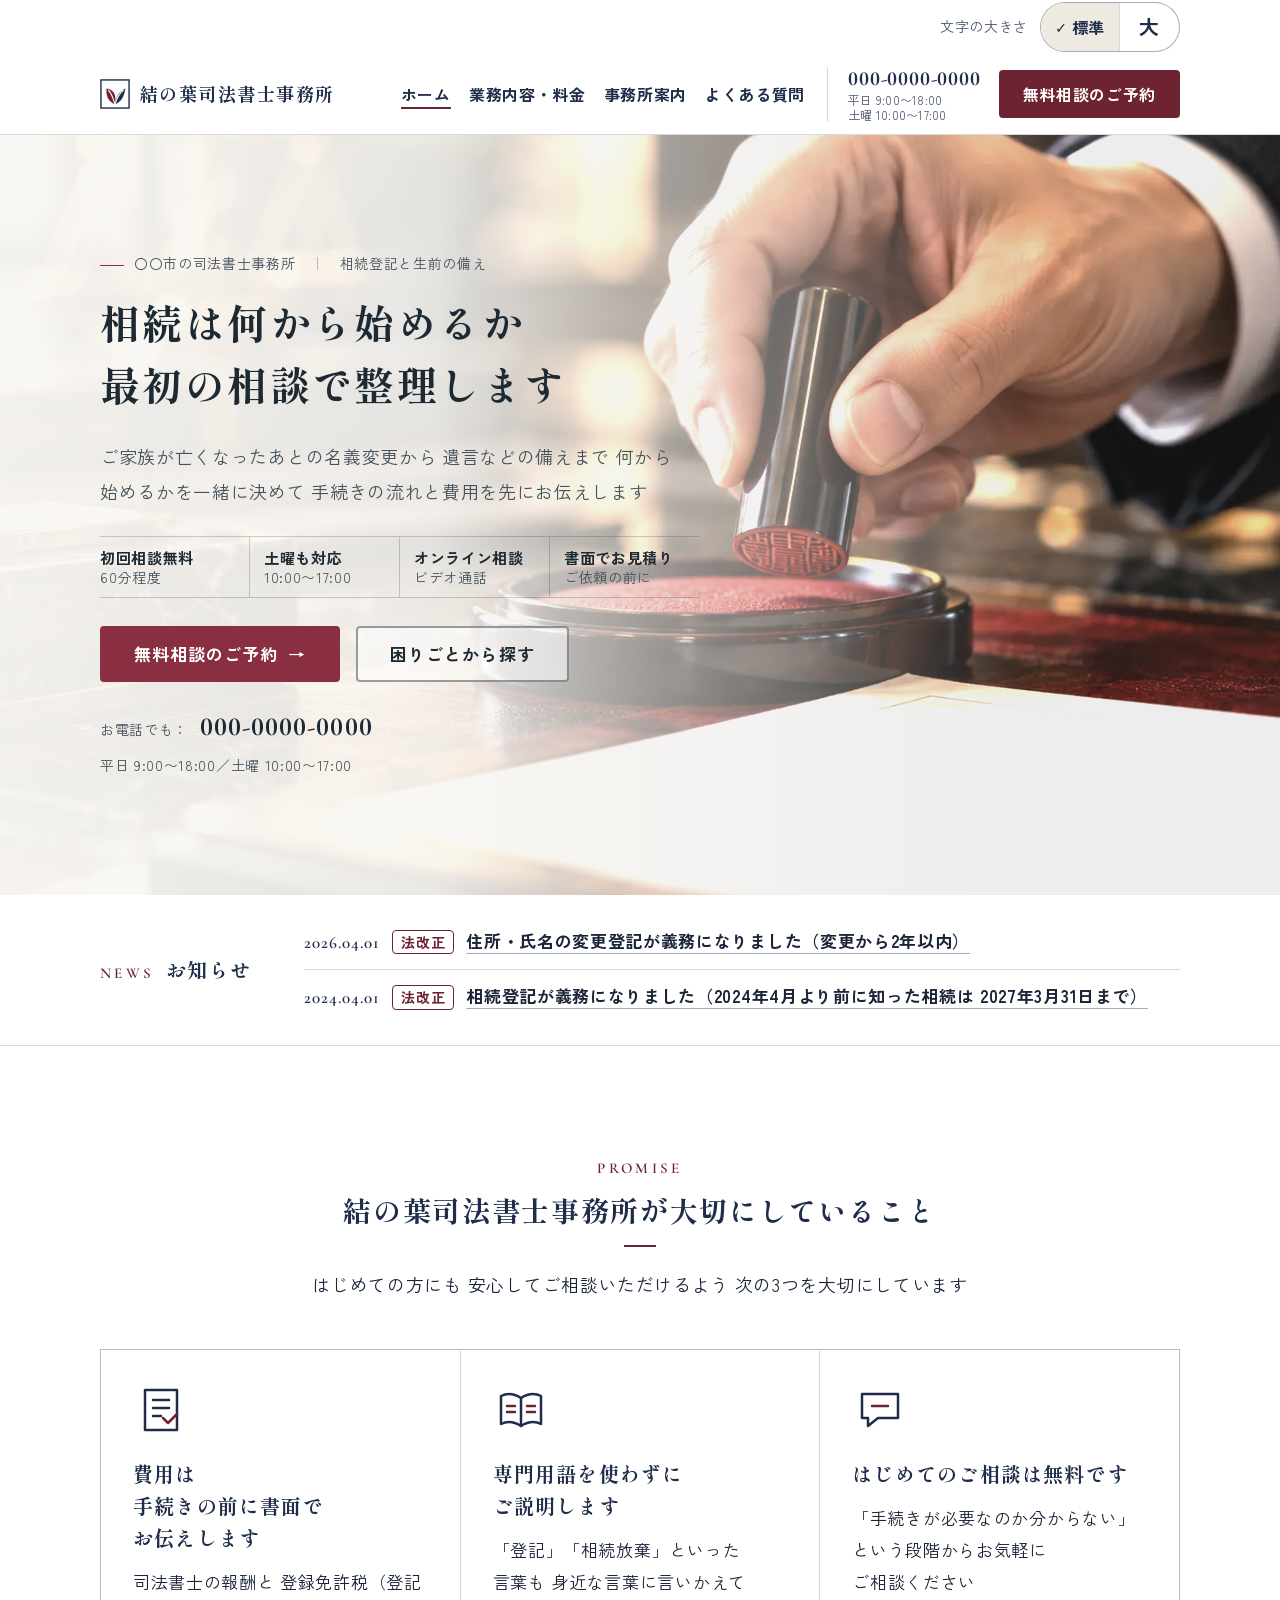
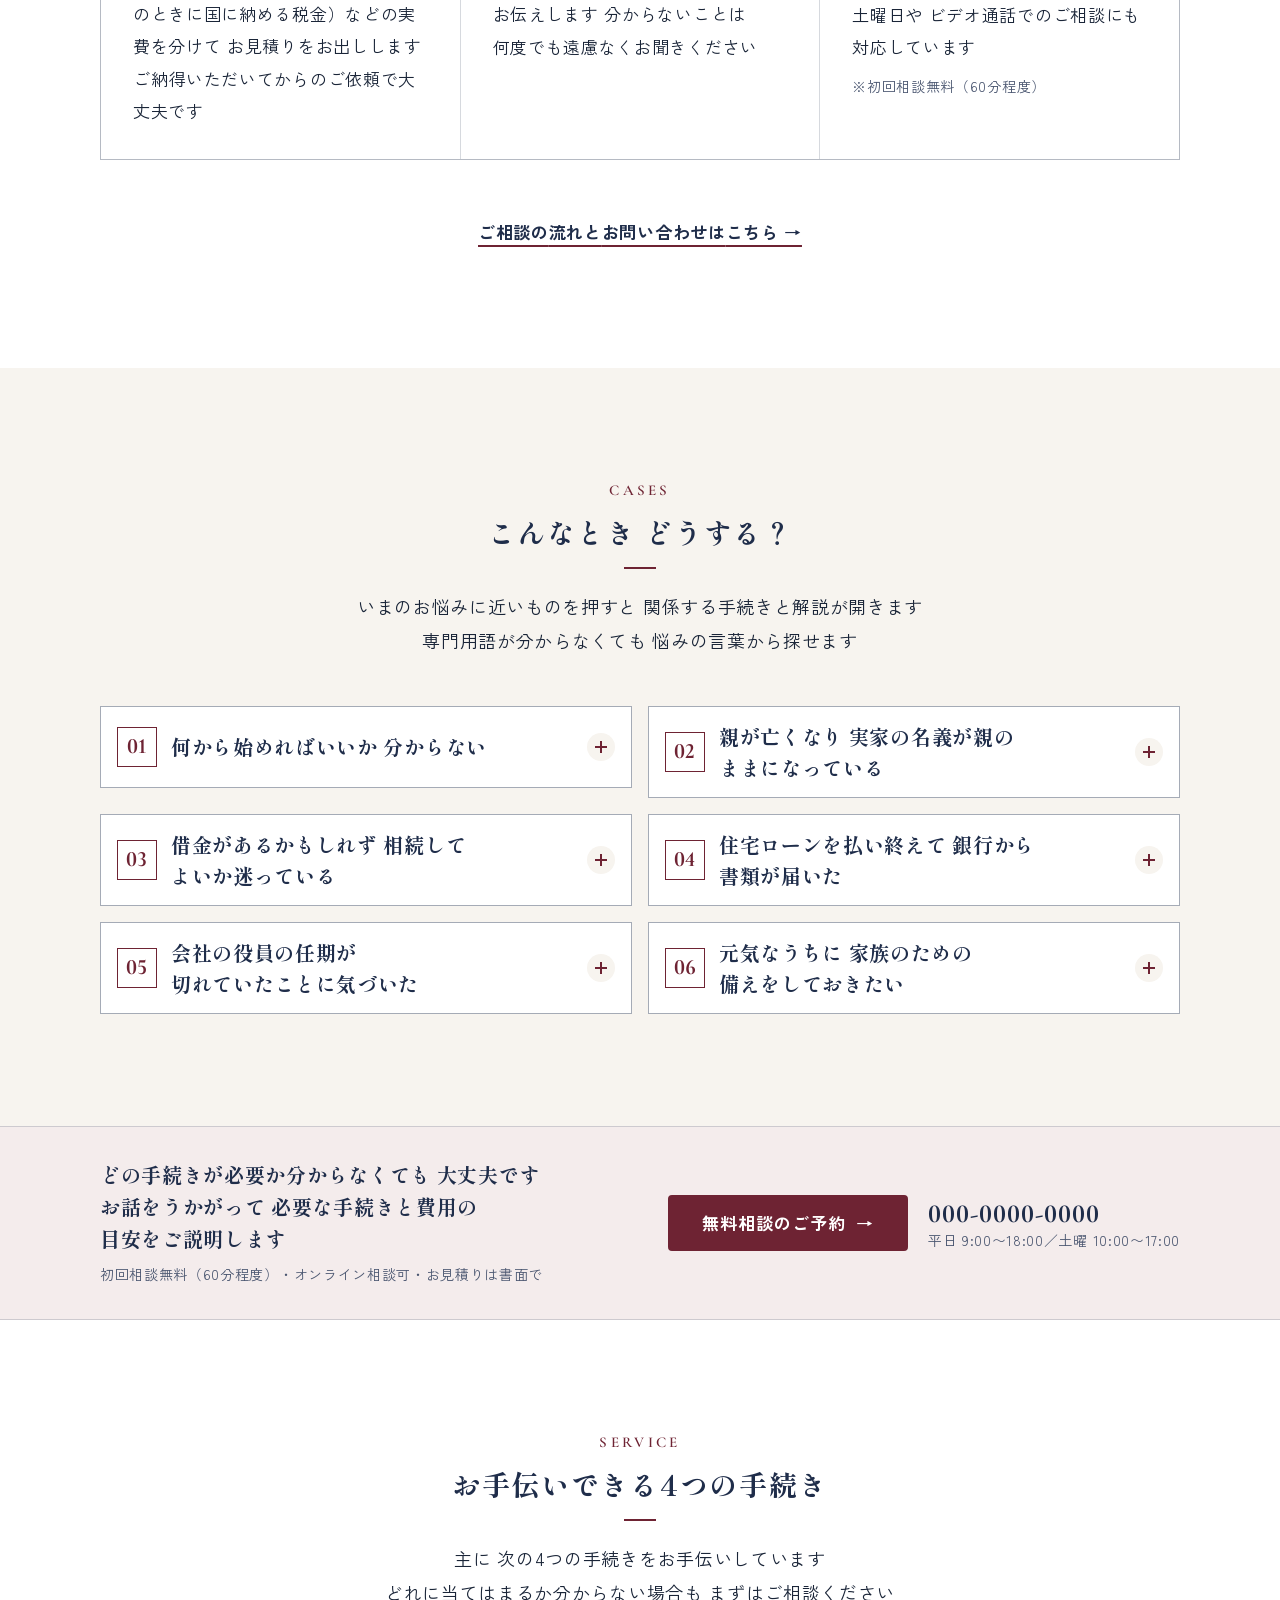
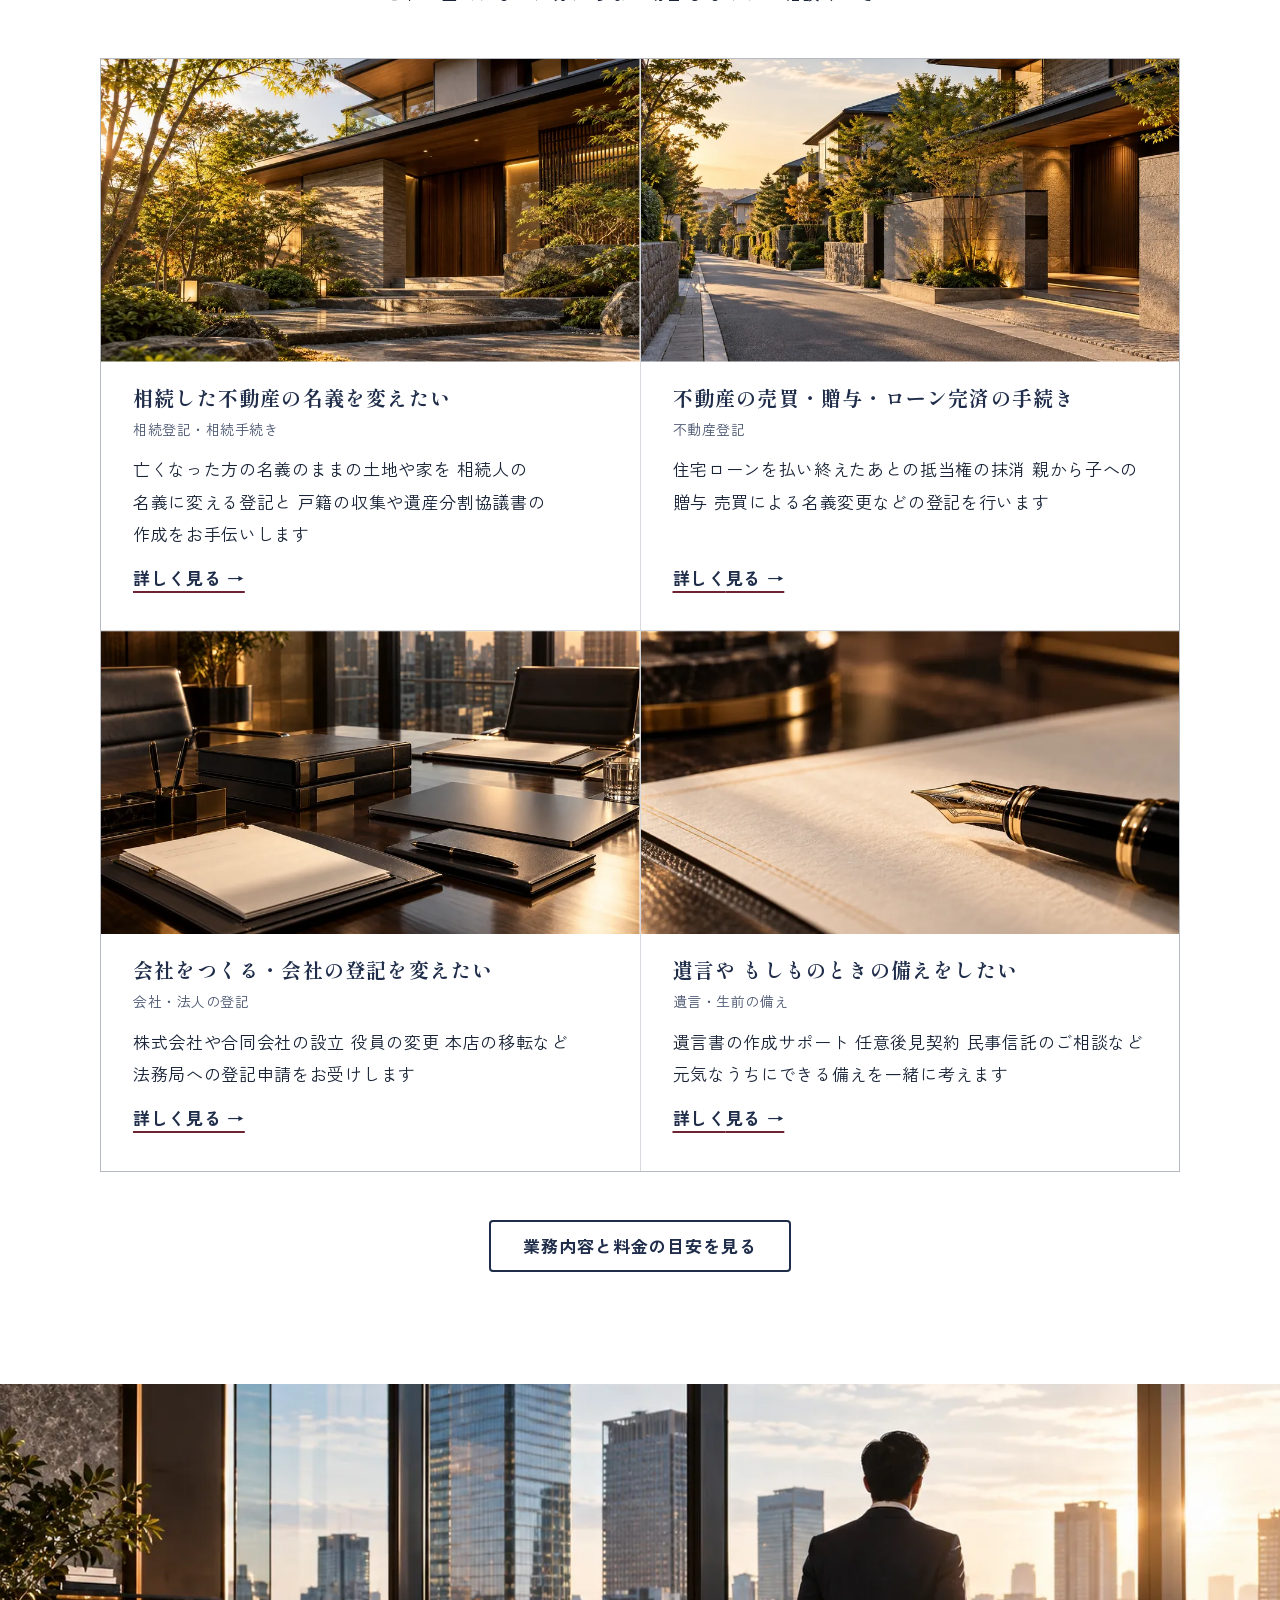
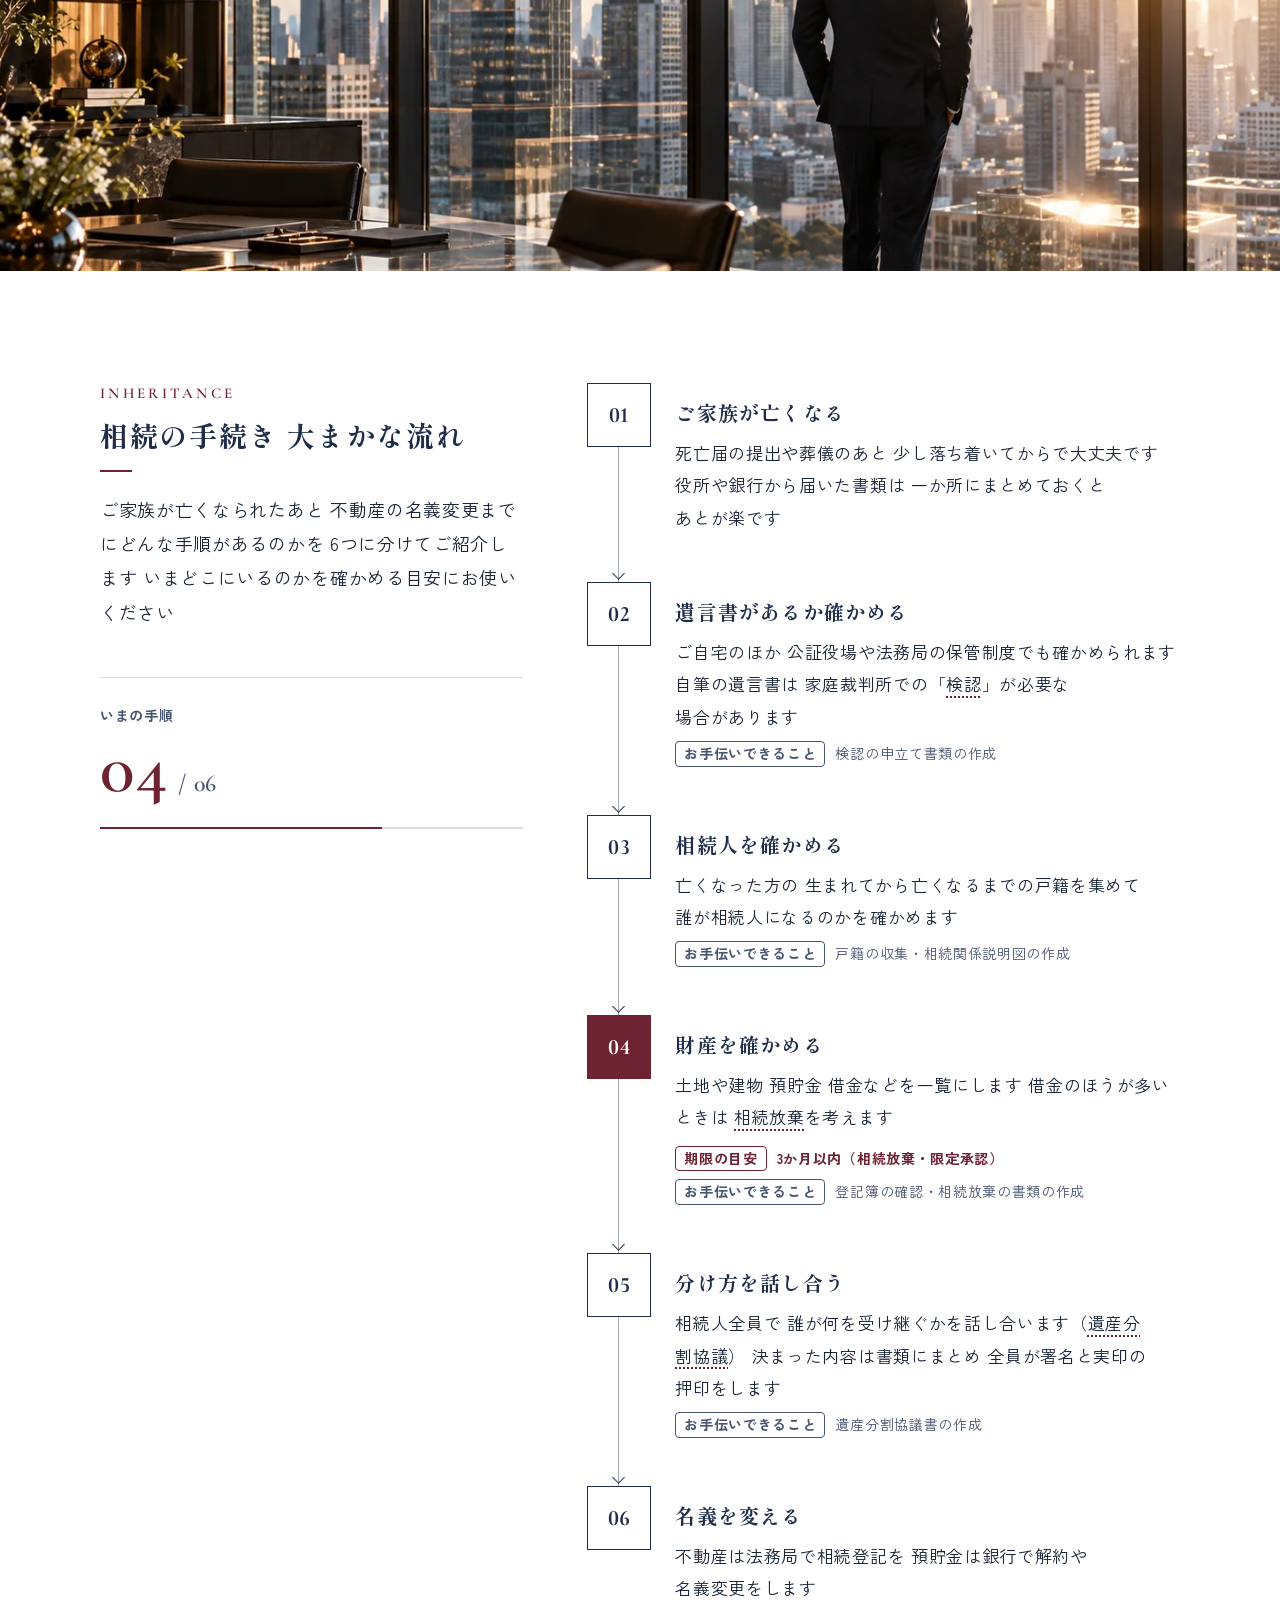
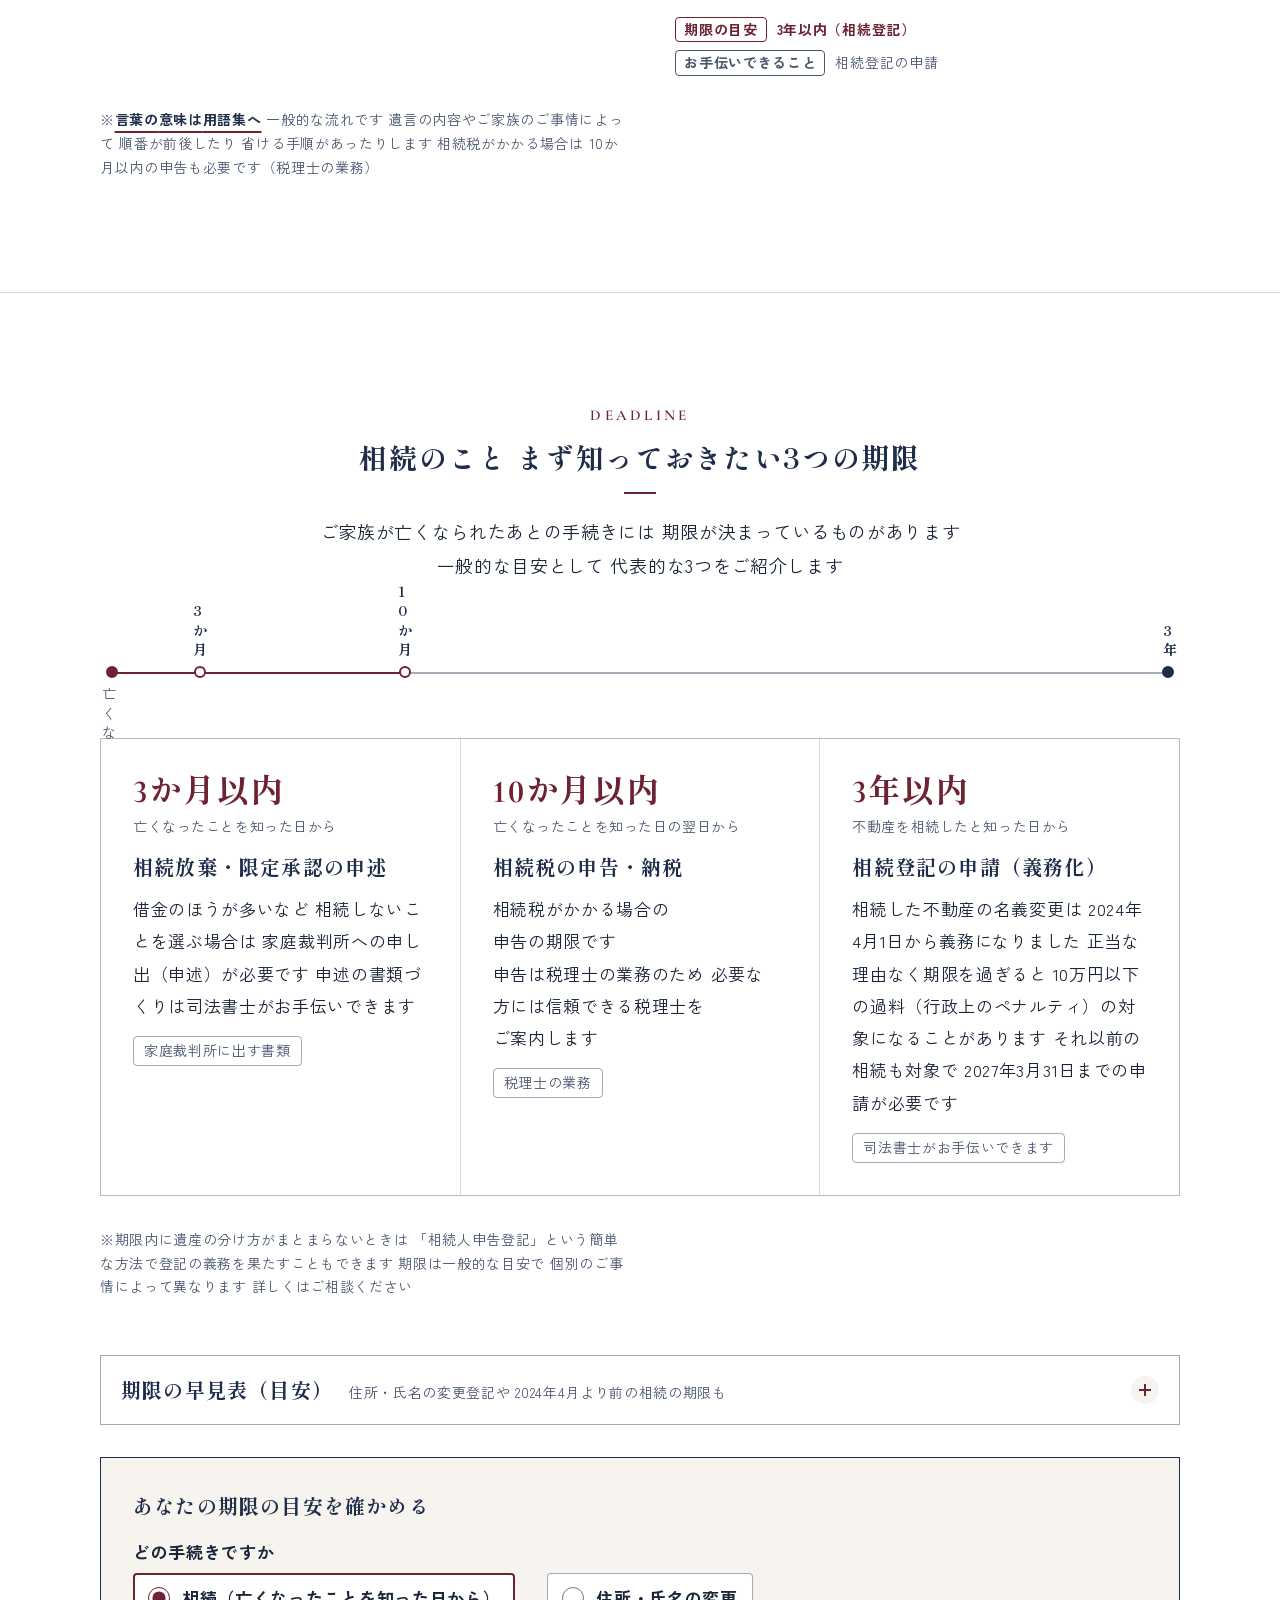
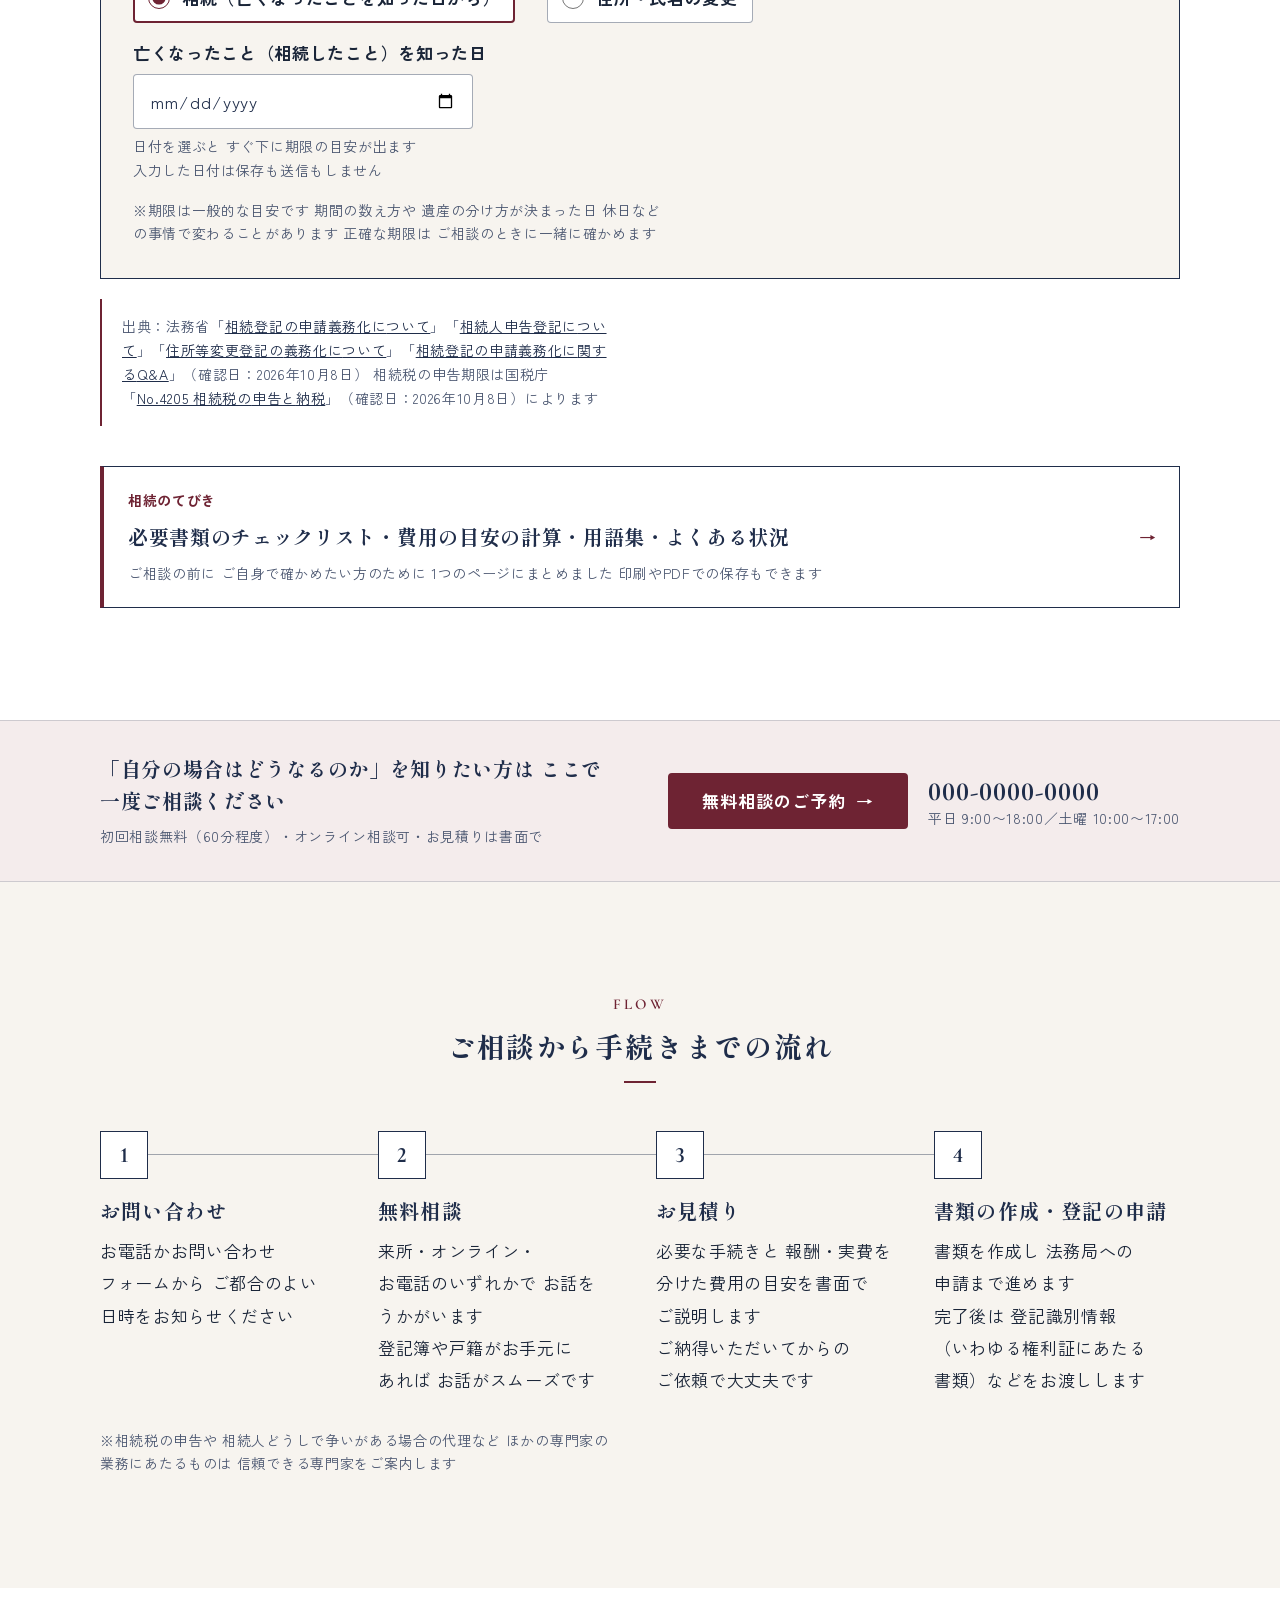
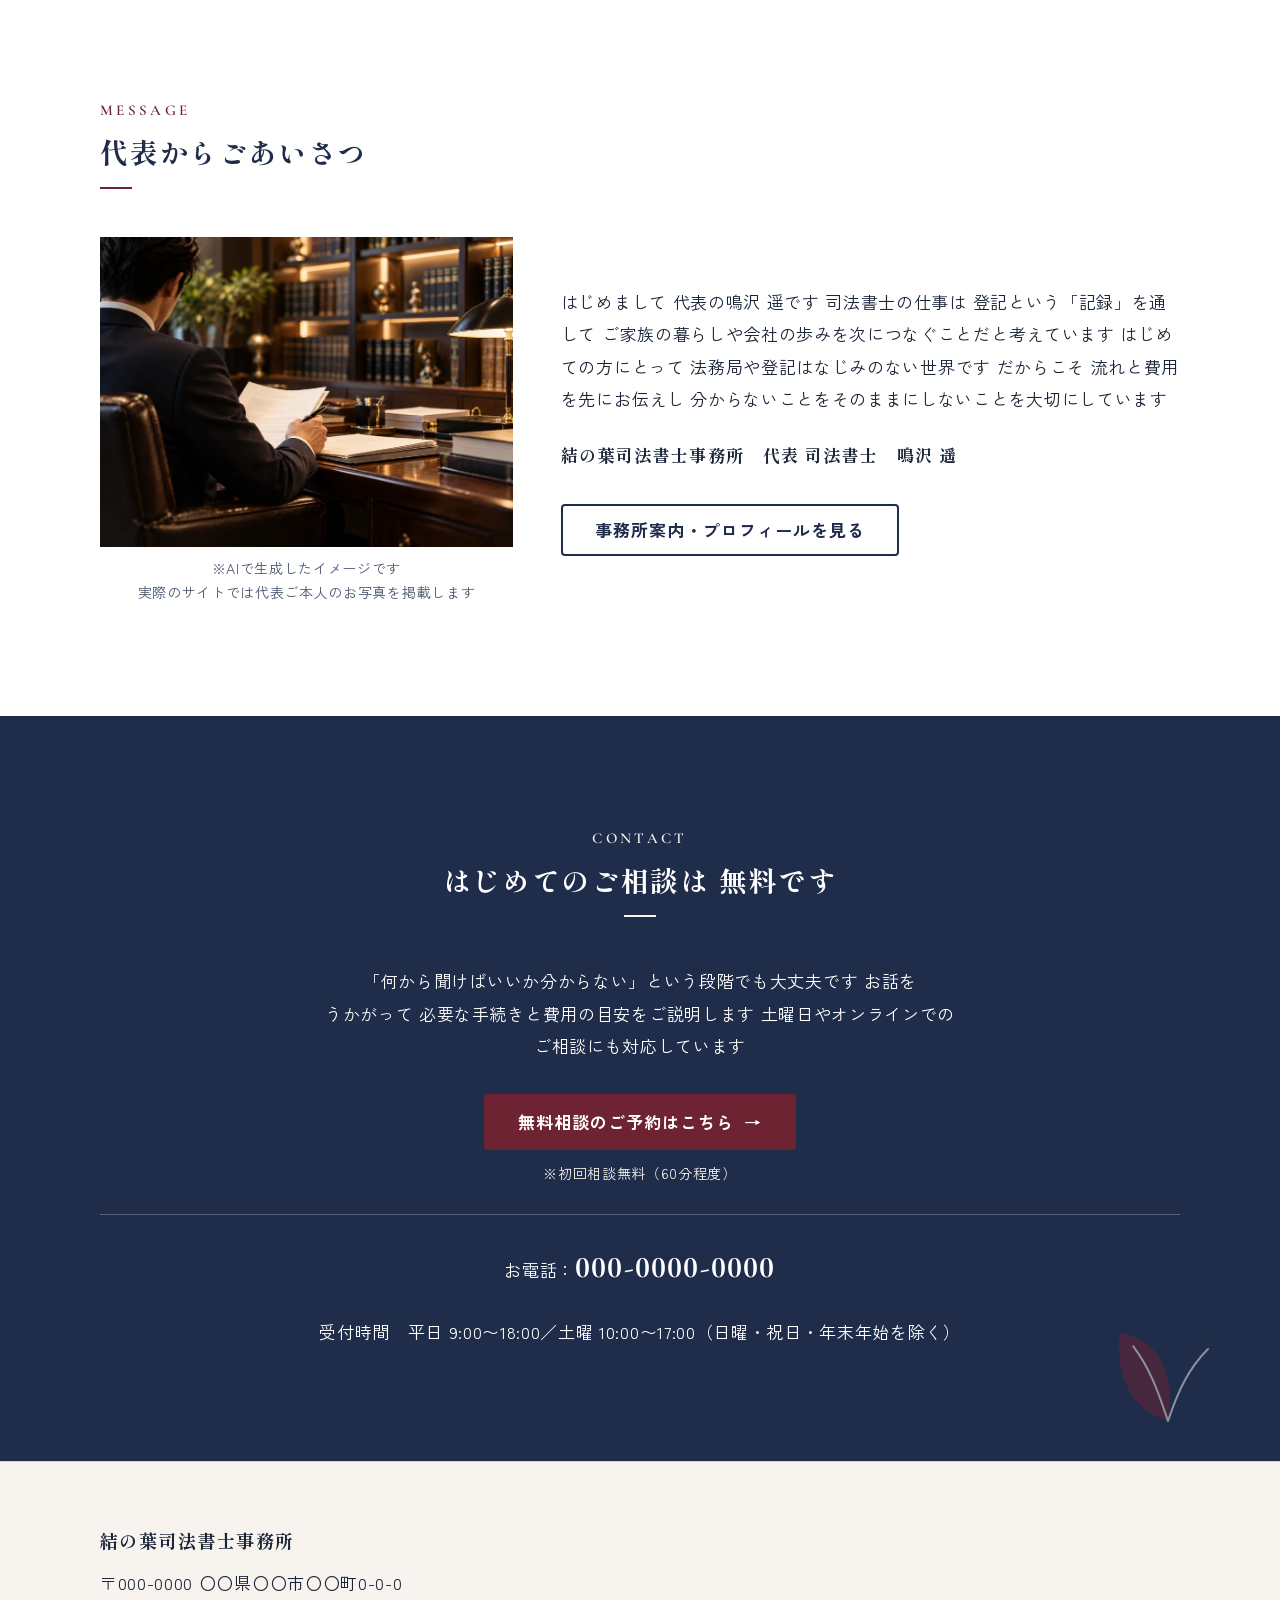
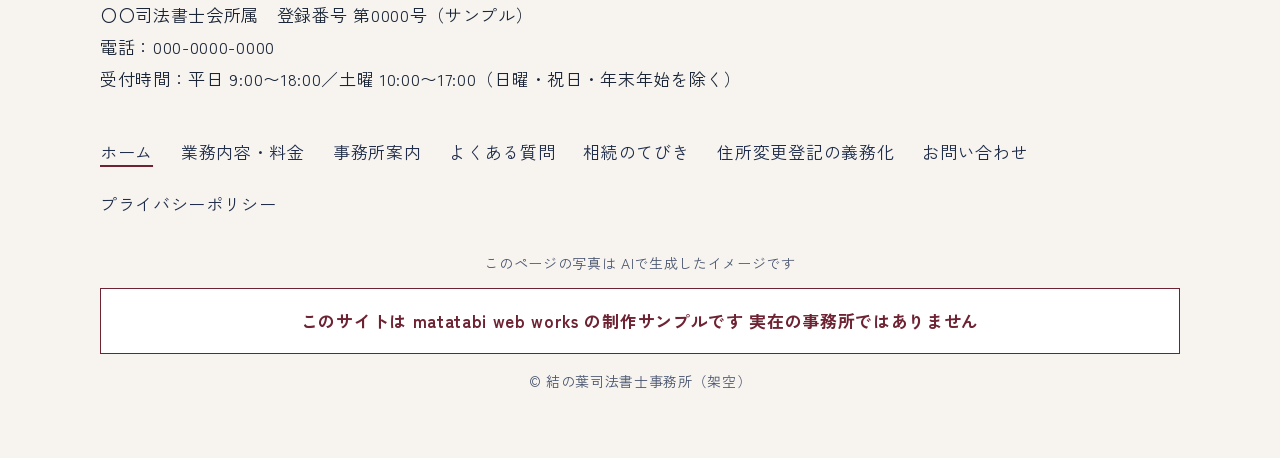
==== commit a8f3f827: "文の「、」「。」を全部外した（ボス指示 11/1）。途中は空白、段落の終わりは消した Co-Authored-By: Claude Opus 5.5 <noreply@anthropic.com>" ====
--- a/index.html
+++ b/index.html
@@ -112,7 +112,7 @@
         <div class="hero__text">
           <p data-wrap="phrase" class="phrase-text hero__label">〇〇市の<wbr>司法書<wbr>士事務所<span class="hero__label-sep" aria-hidden="true">　｜　</span><span class="hero__label-sub">相続登記と<wbr>生前の<wbr>備え</span></p>
           <h1 class="hero__title" id="hero-title">相続は<wbr>何から<wbr>始めるか<br>最初の<wbr>相談で<wbr>整理します</h1>
-          <p class="phrase-text lead hero__lead">ご家族が<wbr>亡くなった<wbr>あとの<wbr>名義変更から、<wbr>遺言などの<wbr>備えまで。<wbr>何から<wbr>始めるかを<wbr>一緒に<wbr>決めて、<wbr>手続きの<wbr>流れと<wbr>費用を<wbr>先に<wbr>お伝えします。</p>
+          <p data-wrap="phrase" class="phrase-text lead hero__lead">ご家族が<wbr>亡くなった<wbr>あとの<wbr>名義変更から 遺言などの<wbr>備えまで 何から<wbr>始めるかを<wbr>一緒に<wbr>決めて 手続きの<wbr>流れと<wbr>費用を<wbr>先に<wbr>お伝えします</p>
           <ul class="hero__badges" aria-label="ご相談の条件">
             <li data-wrap="phrase"><span class="hero__badge-main">初回相談<wbr>無料</span><span class="hero__badge-sub">60分程度</span></li>
             <li data-wrap="phrase"><span class="hero__badge-main">土曜も<wbr>対応</span><span class="hero__badge-sub">10:00〜17:00</span></li>
@@ -149,23 +149,23 @@
         <div class="section-head section-head--center reveal">
           <span class="eyebrow" aria-hidden="true">PROMISE</span>
           <h2 class="section-title" id="features-title">結の<wbr>葉<wbr>司法書<wbr>士事務所が<wbr>大切に<wbr>している<wbr>こと</h2>
-          <p data-wrap="phrase" class="phrase-text lead">はじめての<wbr>方にも、<wbr>安心して<wbr>ご相談<wbr>いただけるよう、<wbr>次の<wbr>3つを<wbr>大切に<wbr>しています。</p>
+          <p data-wrap="phrase" class="phrase-text lead">はじめての<wbr>方にも 安心して<wbr>ご相談<wbr>いただけるよう 次の<wbr>3つを<wbr>大切に<wbr>しています</p>
         </div>
         <ul class="grid-cards grid-cards--3 reveal reveal--stagger">
           <li class="card">
             <img src="images/icon-estimate.svg" alt="" width="56" height="56" class="card__icon" loading="lazy">
-            <h3 data-clauses="1"><span class="kc">費用は、</span><span class="kc"><wbr>手続きの前に<wbr>書面で<wbr>お伝えします</span></h3>
-            <p class="phrase-text">司法書士の<wbr>報酬と、<wbr>登録免許税<wbr>（登記の<wbr>ときに<wbr>国に<wbr>納める<wbr>税金）などの<wbr>実費を<wbr>分けて、<wbr>お見積りを<wbr>お出しします。<wbr>ご納得<wbr>いただいてからの<wbr>ご依頼で<wbr>大丈夫です。</p>
+            <h3 data-clauses="1"><span class="kc">費用は</span> <span class="kc"><wbr>手続きの前に<wbr>書面で<wbr>お伝えします</span></h3>
+            <p class="phrase-text">司法書士の<wbr>報酬と 登録免許税<wbr>（登記の<wbr>ときに<wbr>国に<wbr>納める<wbr>税金）などの<wbr>実費を<wbr>分けて お見積りを<wbr>お出しします ご納得<wbr>いただいてからの<wbr>ご依頼で<wbr>大丈夫です</p>
           </li>
           <li class="card">
             <img src="images/icon-explain.svg" alt="" width="56" height="56" class="card__icon" loading="lazy">
             <h3>専門用語を<wbr>使わずに<wbr>ご説明します</h3>
-            <p class="phrase-text">「登記」<wbr>「相続放棄」<wbr>と<wbr>いった<wbr>言葉も、<wbr>身近な<wbr>言葉に<wbr>言いかえて<wbr>お伝えします。<wbr>分からない<wbr>ことは、<wbr>何度でも<wbr>遠慮なく<wbr>お聞きください。</p>
+            <p data-wrap="phrase" class="phrase-text">「登記」<wbr>「相続放棄」<wbr>と<wbr>いった<wbr>言葉も 身近な<wbr>言葉に<wbr>言いかえて<wbr>お伝えします 分からない<wbr>ことは 何度でも<wbr>遠慮なく<wbr>お聞きください</p>
           </li>
           <li class="card">
             <img src="images/icon-free.svg" alt="" width="56" height="56" class="card__icon" loading="lazy">
             <h3>はじめての<wbr>ご相談は<wbr>無料です</h3>
-            <p data-clauses="1" data-wrap="phrase" class="phrase-text"><span class="kc">「手続きが<wbr>必要なのか<wbr>分からない」<wbr>と<wbr>いう<wbr>段階から<wbr>お気軽に<wbr>ご相談ください。</span><span class="kc"><wbr>土曜日や、<wbr>ビデオ通話での<wbr>ご相談にも<wbr>対応しています。</span></p>
+            <p data-clauses="1" data-wrap="phrase" class="phrase-text"><span class="kc">「手続きが<wbr>必要なのか<wbr>分からない」<wbr>と<wbr>いう<wbr>段階から<wbr>お気軽に<wbr>ご相談ください</span> <span class="kc"><wbr>土曜日や ビデオ<wbr>通話での<wbr>ご相談にも<wbr>対応しています</span></p>
             <p data-wrap="phrase" class="phrase-text note card__note">※<wbr>初回相談無料<wbr>（60分程度）</p>
           </li>
         </ul>
@@ -177,15 +177,15 @@
       <div class="container">
         <div class="section-head section-head--center reveal">
           <span class="eyebrow" aria-hidden="true">CASES</span>
-          <h2 data-clauses="1" class="section-title" id="cases-title"><span class="kc">こんな<wbr>とき、</span><span class="kc"><wbr>どうする？</span></h2>
-          <p data-clauses="1" data-wrap="phrase" class="lead"><span class="kc">いまの<wbr>お悩みに<wbr>近い<wbr>ものを<wbr>押すと、<wbr>関係する<wbr>手続きと<wbr>解説が<wbr>開きます。</span><span class="kc"><wbr>専門用語が<wbr>分か<wbr>ら<wbr>なくても、<wbr>悩みの<wbr>言葉か<wbr>ら<wbr>探せます。</span></p>
+          <h2 data-clauses="1" class="section-title" id="cases-title"><span class="kc">こんな<wbr>とき</span> <span class="kc"><wbr>どうする？</span></h2>
+          <p data-clauses="1" data-wrap="phrase" class="lead"><span class="kc">いまの<wbr>お悩みに<wbr>近い<wbr>ものを<wbr>押すと 関係する<wbr>手続きと<wbr>解説が<wbr>開きます</span> <span class="kc"><wbr>専門用語が<wbr>分か<wbr>ら<wbr>なくても 悩みの<wbr>言葉か<wbr>ら<wbr>探せます</span></p>
         </div>
         <ul class="cases reveal reveal--stagger">
           <li>
             <details class="case">
-              <summary class="case__summary"><span class="case__num" aria-hidden="true">01</span><span class="case__q"><wbr>何から<wbr>始めればいいか、<wbr>分からない</span><span class="case__toggle" aria-hidden="true"></span></summary>
+              <summary class="case__summary"><span class="case__num" aria-hidden="true">01</span><span class="case__q"><wbr>何から<wbr>始めればいいか 分からない</span><span class="case__toggle" aria-hidden="true"></span></summary>
               <div class="case__body">
-                <p data-wrap="phrase" class="case__a">まずは、<wbr>全体の<wbr>流れと、<wbr>期限の<wbr>ある<wbr>手続きを<wbr>確か<wbr>めましょう。</p>
+                <p data-wrap="phrase" class="case__a">まずは 全体の<wbr>流れと 期限の<wbr>ある<wbr>手続きを<wbr>確か<wbr>めましょう</p>
                 <p data-wrap="phrase" class="case__links-title">関係する<wbr>手続き・解説</p>
                 <ul class="case__links"><li data-wrap="phrase"><a href="#steps-title">相続の<wbr>手続きの<wbr>大まかな<wbr>流れ</a></li><li data-wrap="phrase"><a href="#inherit-title">まず<wbr>知っておきたい<wbr>3つの<wbr>期限</a></li><li data-wrap="phrase"><a href="contact.html#booking">無料相談の<wbr>ご予約</a></li></ul>
               </div>
@@ -193,9 +193,9 @@
           </li>
           <li>
             <details class="case">
-              <summary class="case__summary"><span class="case__num" aria-hidden="true">02</span><span class="case__q">親が<wbr>亡くなり、<wbr>実家の<wbr>名義が<wbr>親の<wbr>ままに<wbr>なっている</span><span class="case__toggle" aria-hidden="true"></span></summary>
+              <summary class="case__summary"><span class="case__num" aria-hidden="true">02</span><span class="case__q">親が<wbr>亡くなり 実家の<wbr>名義が<wbr>親の<wbr>ままに<wbr>なっている</span><span class="case__toggle" aria-hidden="true"></span></summary>
               <div class="case__body">
-                <p data-wrap="phrase" class="case__a">相続人を<wbr>確か<wbr>め、<wbr>分け方を<wbr>決めてから、<wbr>相続登記で<wbr>名義を<wbr>変えます。</p>
+                <p data-wrap="phrase" class="case__a">相続人を<wbr>確か<wbr>め 分け方を<wbr>決めてから 相続登記で<wbr>名義を<wbr>変えます</p>
                 <p data-wrap="phrase" class="case__links-title">関係する<wbr>手続き・解説</p>
                 <ul class="case__links"><li data-wrap="phrase"><a href="services.html#inheritance">相続登記・相続手続き</a></li><li data-wrap="phrase"><a href="guide.html#checklist">必要書類の<wbr>チェックリスト</a></li><li data-wrap="phrase"><a href="guide.html#estimate">費用の<wbr>目安の<wbr>計算</a></li></ul>
               </div>
@@ -203,9 +203,9 @@
           </li>
           <li>
             <details class="case">
-              <summary class="case__summary"><span class="case__num" aria-hidden="true">03</span><span class="case__q">借金が<wbr>あるかもしれず、<wbr>相続して<wbr>よいか<wbr>迷っている</span><span class="case__toggle" aria-hidden="true"></span></summary>
+              <summary class="case__summary"><span class="case__num" aria-hidden="true">03</span><span class="case__q">借金が<wbr>あるかもしれず 相続して<wbr>よいか<wbr>迷っている</span><span class="case__toggle" aria-hidden="true"></span></summary>
               <div class="case__body">
-                <p data-clauses="1" data-wrap="phrase" class="case__a"><span class="kc">相続放棄に<wbr>は、<wbr>原則と<wbr>して<wbr>3か月の<wbr>期限が<wbr>あります。</span><span class="kc"><wbr>お早めに<wbr>ご相談ください。</span></p>
+                <p data-clauses="1" data-wrap="phrase" class="case__a"><span class="kc">相続放棄に<wbr>は 原則と<wbr>して<wbr>3か月の<wbr>期限が<wbr>あります</span> <span class="kc"><wbr>お早めに<wbr>ご相談ください</span></p>
                 <p data-wrap="phrase" class="case__links-title">関係する<wbr>手続き・解説</p>
                 <ul class="case__links"><li data-wrap="phrase"><a href="services.html#inheritance">相続放棄の<wbr>申述書類の<wbr>作成</a></li><li data-wrap="phrase"><a href="#inherit-title">3か月の<wbr>期限に<wbr>ついて</a></li><li data-wrap="phrase"><a href="guide.html#g-hoki">用語集<wbr>「相続放棄」</a></li></ul>
               </div>
@@ -213,9 +213,9 @@
           </li>
           <li>
             <details class="case">
-              <summary class="case__summary"><span class="case__num" aria-hidden="true">04</span><span class="case__q">住宅<wbr>ローンを<wbr>払い<wbr>終えて、<wbr>銀行から<wbr>書類が<wbr>届いた</span><span class="case__toggle" aria-hidden="true"></span></summary>
+              <summary class="case__summary"><span class="case__num" aria-hidden="true">04</span><span class="case__q">住宅<wbr>ローンを<wbr>払い<wbr>終えて 銀行から<wbr>書類が<wbr>届いた</span><span class="case__toggle" aria-hidden="true"></span></summary>
               <div class="case__body">
-                <p data-wrap="phrase" class="case__a">抵当権の<wbr>抹消の<wbr>登記で、<wbr>登記簿か<wbr>ら<wbr>ローンの<wbr>記録を<wbr>消します。</p>
+                <p data-wrap="phrase" class="case__a">抵当権の<wbr>抹消の<wbr>登記で 登記簿か<wbr>ら<wbr>ローンの<wbr>記録を<wbr>消します</p>
                 <p data-wrap="phrase" class="case__links-title">関係する<wbr>手続き・解説</p>
                 <ul class="case__links"><li data-wrap="phrase"><a href="services.html#realestate">不動産登記<wbr>（抵当権の<wbr>抹消）</a></li><li data-wrap="phrase"><a href="guide.html#g-teito">用語集<wbr>「抵当権」</a></li><li data-wrap="phrase"><a href="guide.html#estimate">費用の<wbr>目安の<wbr>計算</a></li></ul>
               </div>
@@ -223,9 +223,9 @@
           </li>
           <li>
             <details class="case">
-              <summary class="case__summary"><span class="case__num" aria-hidden="true">05</span><span class="case__q">会社の<wbr>役員の<wbr>任期が、<wbr>切れていたことに<wbr>気づいた</span><span class="case__toggle" aria-hidden="true"></span></summary>
+              <summary class="case__summary"><span class="case__num" aria-hidden="true">05</span><span class="case__q">会社の<wbr>役員の<wbr>任期が 切れていたことに<wbr>気づいた</span><span class="case__toggle" aria-hidden="true"></span></summary>
               <div class="case__body">
-                <p data-wrap="phrase" class="case__a">同じ<wbr>方が<wbr>続ける<wbr>場合も、<wbr>役員の<wbr>変更の<wbr>登記が<wbr>必要で<wbr>す。</p>
+                <p data-wrap="phrase" class="case__a">同じ<wbr>方が<wbr>続ける<wbr>場合も 役員の<wbr>変更の<wbr>登記が<wbr>必要で<wbr>す</p>
                 <p data-wrap="phrase" class="case__links-title">関係する<wbr>手続き・解説</p>
                 <ul class="case__links"><li data-wrap="phrase"><a href="services.html#corporate">会社・法人の<wbr>登記</a></li><li data-wrap="phrase"><a href="faq.html#faq-company">社長の<wbr>方への<wbr>よく<wbr>ある<wbr>質問</a></li></ul>
               </div>
@@ -233,9 +233,9 @@
           </li>
           <li>
             <details class="case">
-              <summary class="case__summary"><span class="case__num" aria-hidden="true">06</span><span class="case__q">元気な<wbr>うちに、<wbr>家族の<wbr>ための<wbr>備えを<wbr>しておきたい</span><span class="case__toggle" aria-hidden="true"></span></summary>
+              <summary class="case__summary"><span class="case__num" aria-hidden="true">06</span><span class="case__q">元気な<wbr>うちに 家族の<wbr>ための<wbr>備えを<wbr>しておきたい</span><span class="case__toggle" aria-hidden="true"></span></summary>
               <div class="case__body">
-                <p data-wrap="phrase" class="case__a">遺言書、<wbr>任意後<wbr>見、<wbr>民事信託など、<wbr>合う方法を<wbr>一緒に<wbr>考えます。</p>
+                <p data-wrap="phrase" class="case__a">遺言書 任意後<wbr>見 民事信託など 合う<wbr>方法を<wbr>一緒に<wbr>考えます</p>
                 <p data-wrap="phrase" class="case__links-title">関係する<wbr>手続き・解説</p>
                 <ul class="case__links"><li data-wrap="phrase"><a href="services.html#will">遺言・生前の<wbr>備え</a></li><li data-wrap="phrase"><a href="faq.html#faq-senior">ご高齢の<wbr>方への<wbr>よく<wbr>ある<wbr>質問</a></li></ul>
               </div>
@@ -248,7 +248,7 @@
     <aside class="consult-band" aria-labelledby="band-1-title">
       <div class="container consult-band__inner">
         <div class="consult-band__text">
-          <p data-clauses="1" data-wrap="phrase" class="consult-band__title phrase-text" id="band-1-title"><span class="kc">どの<wbr>手続きが<wbr>必要か<wbr>分からなくても、<wbr>大丈夫です。</span><span class="kc"><wbr>お話を<wbr>うかがって、<wbr>必要な<wbr>手続きと<wbr>費用の<wbr>目安を<wbr>ご説明します。</span></p>
+          <p data-clauses="1" data-wrap="phrase" class="consult-band__title phrase-text" id="band-1-title"><span class="kc">どの<wbr>手続きが<wbr>必要か<wbr>分からなくても 大丈夫です</span> <span class="kc"><wbr>お話を<wbr>うかがって 必要な<wbr>手続きと<wbr>費用の<wbr>目安を<wbr>ご説明します</span></p>
           <p data-wrap="phrase" class="consult-band__note phrase-text">初回相談無料<wbr>（60分程度）<wbr>・<wbr>オンライン<wbr>相談可・<wbr>お見積りは<wbr>書面で</p>
         </div>
         <div class="consult-band__actions">
@@ -263,31 +263,31 @@
         <div class="section-head section-head--center reveal">
           <span class="eyebrow" aria-hidden="true">SERVICE</span>
           <h2 class="section-title" id="service-title">お手伝いできる<wbr>4つの<wbr>手続き</h2>
-          <p data-clauses="1" data-wrap="phrase" class="phrase-text lead"><span class="kc">主に、<wbr>次の<wbr>4つの<wbr>手続きを<wbr>お手伝いしています。</span><span class="kc"><wbr>どれに<wbr>当ては<wbr>まるか<wbr>分からない<wbr>場合も、<wbr>まずは<wbr>ご相談ください。</span></p>
+          <p data-clauses="1" data-wrap="phrase" class="phrase-text lead"><span class="kc">主に 次の<wbr>4つの<wbr>手続きを<wbr>お手伝いしています</span> <span class="kc"><wbr>どれに<wbr>当ては<wbr>まるか<wbr>分からない<wbr>場合も まずは<wbr>ご相談ください</span></p>
         </div>
         <ul class="grid-cards grid-cards--2 reveal reveal--stagger">
           <li class="card service-card">
             <span class="card__photo-wrap photo photo--reveal"><img src="images/photo/j-house-900.webp" srcset="images/photo/j-house-900.webp 900w, images/photo/j-house-1448.webp 1448w" sizes="(min-width: 768px) 50vw, 100vw" alt="庭のある家の外観" width="1448" height="1086" class="card__photo" loading="lazy"></span>
             <h3>相続した<wbr>不動産の<wbr>名義を<wbr>変えたい<span class="service-card__sub"><wbr>相続登記・相続手続き</span></h3>
-            <p data-wrap="phrase" class="phrase-text">亡くなった<wbr>方の<wbr>名義の<wbr>ままの<wbr>土地や<wbr>家を、<wbr>相続人の<wbr>名義に<wbr>変える<wbr>登記と、<wbr>戸籍の<wbr>収集や<wbr>遺産分<wbr>割協議書の<wbr>作成を<wbr>お手伝いします。</p>
+            <p data-wrap="phrase" class="phrase-text">亡くなった<wbr>方の<wbr>名義の<wbr>ままの<wbr>土地や<wbr>家を 相続人の<wbr>名義に<wbr>変える<wbr>登記と 戸籍の<wbr>収集や<wbr>遺産分<wbr>割協議書の<wbr>作成を<wbr>お手伝いします</p>
             <a href="services.html#inheritance" class="text-link card__more">詳しく<wbr>見る →</a>
           </li>
           <li class="card service-card">
             <span class="card__photo-wrap photo photo--reveal"><img src="images/photo/j-street-900.webp" srcset="images/photo/j-street-900.webp 900w, images/photo/j-street-1448.webp 1448w" sizes="(min-width: 768px) 50vw, 100vw" alt="木々の並ぶ、落ち着いた住宅街の道" width="1448" height="1086" class="card__photo" loading="lazy"></span>
             <h3>不動産の<wbr>売買・贈与・<wbr>ローン<wbr>完済の<wbr>手続き<span class="service-card__sub"><wbr>不動産登記</span></h3>
-            <p data-wrap="phrase" class="phrase-text">住宅ローンを<wbr>払い<wbr>終えた<wbr>あとの<wbr>抵当権の<wbr>抹消、<wbr>親から<wbr>子への<wbr>贈与、<wbr>売買に<wbr>よる<wbr>名義変更などの<wbr>登記を<wbr>行います。</p>
+            <p data-wrap="phrase" class="phrase-text">住宅ローンを<wbr>払い<wbr>終えた<wbr>あとの<wbr>抵当権の<wbr>抹消 親から<wbr>子への<wbr>贈与 売買に<wbr>よる<wbr>名義変更などの<wbr>登記を<wbr>行います</p>
             <a href="services.html#realestate" class="text-link card__more">詳しく<wbr>見る →</a>
           </li>
           <li class="card service-card">
             <span class="card__photo-wrap photo photo--reveal"><img src="images/photo/j-meeting-900.webp" srcset="images/photo/j-meeting-900.webp 900w, images/photo/j-meeting-1448.webp 1448w" sizes="(min-width: 768px) 50vw, 100vw" alt="窓辺の会議机に置かれたファイルとノートパソコン" width="1448" height="1086" class="card__photo" loading="lazy"></span>
             <h3>会社を<wbr>つくる・<wbr>会社の<wbr>登記を<wbr>変えたい<span class="service-card__sub"><wbr>会社・法人の<wbr>登記</span></h3>
-            <p data-wrap="phrase" class="phrase-text">株式会社や<wbr>合同会社の<wbr>設立、<wbr>役員の<wbr>変更、<wbr>本店の<wbr>移転など、<wbr>法務局への<wbr>登記申請を<wbr>お受けします。</p>
+            <p data-wrap="phrase" class="phrase-text">株式会社や<wbr>合同会社の<wbr>設立 役員の<wbr>変更 本店の<wbr>移転など 法務局への<wbr>登記申請を<wbr>お受けします</p>
             <a href="services.html#corporate" class="text-link card__more">詳しく<wbr>見る →</a>
           </li>
           <li class="card service-card">
             <span class="card__photo-wrap photo photo--reveal"><img src="images/photo/j-letter-900.webp" srcset="images/photo/j-letter-900.webp 900w, images/photo/j-letter-1448.webp 1448w" sizes="(min-width: 768px) 50vw, 100vw" alt="白い便箋と万年筆" width="1448" height="1086" class="card__photo" loading="lazy"></span>
-            <h3>遺言や、<wbr>もしもの<wbr>ときの<wbr>備えを<wbr>したい<span class="service-card__sub"><wbr>遺言・生前の<wbr>備え</span></h3>
-            <p data-wrap="phrase" class="phrase-text">遺言書の<wbr>作成サポート、<wbr>任意後<wbr>見契約、<wbr>民事信託の<wbr>ご相談など、<wbr>元気な<wbr>うちに<wbr>できる<wbr>備えを<wbr>一緒に<wbr>考えます。</p>
+            <h3>遺言や もしもの<wbr>ときの<wbr>備えを<wbr>したい<span class="service-card__sub"><wbr>遺言・生前の<wbr>備え</span></h3>
+            <p data-wrap="phrase" class="phrase-text">遺言書の<wbr>作成<wbr>サポート 任意後<wbr>見契約 民事信託の<wbr>ご相談など 元気な<wbr>うちに<wbr>できる<wbr>備えを<wbr>一緒に<wbr>考えます</p>
             <a href="services.html#will" class="text-link card__more">詳しく<wbr>見る →</a>
           </li>
         </ul>
@@ -310,8 +310,8 @@
           <div class="steps-aside">
   <div class="section-head steps-aside__head reveal">
           <span class="eyebrow" aria-hidden="true">INHERITANCE</span>
-          <h2 data-clauses="1" class="section-title" id="steps-title"><span class="kc">相続の<wbr>手続き、</span><span class="kc"><wbr>大まかな<wbr>流れ</span></h2>
-          <p class="phrase-text lead">ご家族が<wbr>亡くなられた<wbr>あと、<wbr>不動産の<wbr>名義変更までに<wbr>どんな<wbr>手順が<wbr>あるのかを、<wbr>6つに<wbr>分けて<wbr>ご紹介します。<wbr>いま<wbr>どこに<wbr>いるのかを<wbr>確かめる<wbr>目安に<wbr>お使いください。</p>
+          <h2 data-clauses="1" class="section-title" id="steps-title"><span class="kc">相続の<wbr>手続き</span> <span class="kc"><wbr>大まかな<wbr>流れ</span></h2>
+          <p class="phrase-text lead">ご家族が<wbr>亡くなられた<wbr>あと 不動産の<wbr>名義変更までに<wbr>どんな<wbr>手順が<wbr>あるのかを 6つに<wbr>分けて<wbr>ご紹介します いま<wbr>どこに<wbr>いるのかを<wbr>確かめる<wbr>目安に<wbr>お使いください</p>
         </div>
             <div class="steps-aside__now" aria-hidden="true">
               <span class="steps-aside__label">いまの<wbr>手順</span>
@@ -325,14 +325,14 @@
             <span class="steps__num" aria-hidden="true">01</span>
             <div class="steps__body">
               <h3><span class="visually-hidden">手順<wbr>1　</span>ご家族が<wbr>亡くなる</h3>
-              <p class="phrase-text">死亡届の<wbr>提出や<wbr>葬儀の<wbr>あと、<wbr>少し<wbr>落ち着いてからで<wbr>大丈夫です。<wbr>役所や<wbr>銀行から<wbr>届いた<wbr>書類は、<wbr>一か<wbr>所に<wbr>まとめて<wbr>おくと<wbr>あとが<wbr>楽です。</p>
+              <p data-wrap="phrase" class="phrase-text">死亡届の<wbr>提出や<wbr>葬儀の<wbr>あと 少し<wbr>落ち着いてからで<wbr>大丈夫です 役所や<wbr>銀行から<wbr>届いた<wbr>書類は 一か<wbr>所に<wbr>まとめて<wbr>おくと<wbr>あとが<wbr>楽です</p>
             </div>
           </li>
           <li class="steps__item">
             <span class="steps__num" aria-hidden="true">02</span>
             <div class="steps__body">
               <h3><span class="visually-hidden">手順<wbr>2　</span>遺言書が<wbr>あるか<wbr>確かめる</h3>
-              <p class="phrase-text">ご自宅の<wbr>ほか、<wbr>公証役場や<wbr>法務局の<wbr>保管制度でも<wbr>確かめられます。<wbr>自筆の<wbr>遺言書は、<wbr>家庭裁判所での<wbr>「<a href="guide.html#g-kennin" class="term-link">検認</a>」が<wbr>必要な<wbr>場合が<wbr>あります。</p>
+              <p data-wrap="phrase" class="phrase-text">ご自宅の<wbr>ほか 公証役場や<wbr>法務局の<wbr>保管制度でも<wbr>確かめられます 自筆の<wbr>遺言書は 家庭裁判所での<wbr>「<a href="guide.html#g-kennin" class="term-link">検認</a>」が<wbr>必要な<wbr>場合が<wbr>あります</p>
               <p data-wrap="phrase" class="steps__help"><span class="steps__help-label">お手伝いできる<wbr>こと</span><wbr>検認の<wbr>申立て<wbr>書類の<wbr>作成</p>
             </div>
           </li>
@@ -340,7 +340,7 @@
             <span class="steps__num" aria-hidden="true">03</span>
             <div class="steps__body">
               <h3><span class="visually-hidden">手順<wbr>3　</span>相続人を<wbr>確かめる</h3>
-              <p data-wrap="phrase" class="phrase-text">亡くなった<wbr>方の、<wbr>生まれてから<wbr>亡くなるまでの<wbr>戸籍を<wbr>集めて、<wbr>誰が<wbr>相続人に<wbr>なるのかを<wbr>確かめます。</p>
+              <p data-wrap="phrase" class="phrase-text">亡くなった<wbr>方の 生まれてから<wbr>亡くなるまでの<wbr>戸籍を<wbr>集めて 誰が<wbr>相続人に<wbr>なるのかを<wbr>確かめます</p>
               <p data-wrap="phrase" class="steps__help"><span class="steps__help-label">お手伝いできる<wbr>こと</span><wbr>戸籍の<wbr>収集・相続関係<wbr>説明図の<wbr>作成</p>
             </div>
           </li>
@@ -348,7 +348,7 @@
             <span class="steps__num" aria-hidden="true">04</span>
             <div class="steps__body">
               <h3><span class="visually-hidden">手順<wbr>4　</span>財産を<wbr>確かめる</h3>
-              <p data-wrap="phrase" class="phrase-text">土地や<wbr>建物、<wbr>預貯金、<wbr>借金などを<wbr>一覧に<wbr>します。<wbr>借金の<wbr>ほうが<wbr>多い<wbr>ときは、<wbr><a href="guide.html#g-hoki" class="term-link">相続放棄</a>を<wbr>考えます。</p>
+              <p data-wrap="phrase" class="phrase-text">土地や<wbr>建物 預貯金 借金などを<wbr>一覧に<wbr>します 借金の<wbr>ほうが<wbr>多い<wbr>ときは <a href="guide.html#g-hoki" class="term-link">相続放棄</a>を<wbr>考えます</p>
               <p data-wrap="phrase" class="steps__deadline"><span class="steps__deadline-label">期限の<wbr>目安</span>3か月以内<wbr>（相続放棄・限定承認）</p>
               <p data-wrap="phrase" class="steps__help"><span class="steps__help-label">お手伝いできる<wbr>こと</span><wbr>登記簿の<wbr>確認・相続放棄の<wbr>書類の<wbr>作成</p>
             </div>
@@ -357,7 +357,7 @@
             <span class="steps__num" aria-hidden="true">05</span>
             <div class="steps__body">
               <h3><span class="visually-hidden">手順<wbr>5　</span>分け方を<wbr>話し合う</h3>
-              <p class="phrase-text">相続人<wbr>全員で、<wbr>誰が<wbr>何を<wbr>受け継ぐかを<wbr>話し合います<wbr>（<a href="guide.html#g-isanbunkatsu" class="term-link">遺産分<wbr>割協議</a>）。<wbr>決まった<wbr>内容は<wbr>書類に<wbr>まとめ、<wbr>全員が<wbr>署名と<wbr>実印の<wbr>押印を<wbr>します。</p>
+              <p data-wrap="phrase" class="phrase-text">相続人<wbr>全員で 誰が<wbr>何を<wbr>受け継ぐかを<wbr>話し合います<wbr>（<a href="guide.html#g-isanbunkatsu" class="term-link">遺産分<wbr>割協議</a>） 決まった<wbr>内容は<wbr>書類に<wbr>まとめ 全員が<wbr>署名と<wbr>実印の<wbr>押印を<wbr>します</p>
               <p data-wrap="phrase" class="steps__help"><span class="steps__help-label">お手伝いできる<wbr>こと</span><wbr>遺産分<wbr>割協議書の<wbr>作成</p>
             </div>
           </li>
@@ -365,14 +365,14 @@
             <span class="steps__num" aria-hidden="true">06</span>
             <div class="steps__body">
               <h3><span class="visually-hidden">手順<wbr>6　</span>名義を<wbr>変える</h3>
-              <p data-wrap="phrase" class="phrase-text">不動産は<wbr>法務局で<wbr>相続登記を、<wbr>預貯金は<wbr>銀行で<wbr>解約や<wbr>名義変更を<wbr>します。</p>
+              <p data-wrap="phrase" class="phrase-text">不動産は<wbr>法務局で<wbr>相続登記を 預貯金は<wbr>銀行で<wbr>解約や<wbr>名義変更を<wbr>します</p>
               <p data-wrap="phrase" class="steps__deadline"><span class="steps__deadline-label">期限の<wbr>目安</span>3年以内<wbr>（相続登記）</p>
               <p data-wrap="phrase" class="steps__help"><span class="steps__help-label">お手伝いできる<wbr>こと</span><wbr>相続登記の<wbr>申請</p>
             </div>
           </li>
         </ol>
         </div>
-        <p class="phrase-text note flow__note">※<a href="guide.html#glossary" class="text-link"><wbr>言葉の<wbr>意味は<wbr>用語集へ</a>。<wbr>一般的な<wbr>流れです。<wbr>遺言の<wbr>内容や<wbr>ご家族の<wbr>ご事情に<wbr>よって、<wbr>順番が<wbr>前後したり、<wbr>省ける<wbr>手順が<wbr>あったりします。<wbr>相続税が<wbr>かかる<wbr>場合は、<wbr>10か<wbr>月以内の<wbr>申告も<wbr>必要です<wbr>（税理士の<wbr>業務）。</p>
+        <p class="phrase-text note flow__note">※<a href="guide.html#glossary" class="text-link"><wbr>言葉の<wbr>意味は<wbr>用語集へ</a> 一般的な<wbr>流れです 遺言の<wbr>内容や<wbr>ご家族の<wbr>ご事情に<wbr>よって 順番が<wbr>前後したり 省ける<wbr>手順が<wbr>あったりします 相続税が<wbr>かかる<wbr>場合は 10か<wbr>月以内の<wbr>申告も<wbr>必要です<wbr>（税理士の<wbr>業務）</p>
       </div>
     </section>
 
@@ -380,8 +380,8 @@
       <div class="container">
         <div class="section-head section-head--center reveal">
           <span class="eyebrow" aria-hidden="true">DEADLINE</span>
-          <h2 data-clauses="1" class="section-title" id="inherit-title"><span class="kc">相続の<wbr>こと、</span><span class="kc"><wbr>まず<wbr>知っておきたい<wbr>3つの<wbr>期限</span></h2>
-          <p data-clauses="1" data-wrap="phrase" class="phrase-text lead"><span class="kc">ご家族が<wbr>亡くなられた<wbr>あとの<wbr>手続きには、<wbr>期限が<wbr>決まっている<wbr>ものが<wbr>あります。</span><span class="kc"><wbr>一般的な<wbr>目安と<wbr>して、<wbr>代表的な<wbr>3つを<wbr>ご紹介します。</span></p>
+          <h2 data-clauses="1" class="section-title" id="inherit-title"><span class="kc">相続の<wbr>こと</span> <span class="kc"><wbr>まず<wbr>知っておきたい<wbr>3つの<wbr>期限</span></h2>
+          <p data-clauses="1" data-wrap="phrase" class="phrase-text lead"><span class="kc">ご家族が<wbr>亡くなられた<wbr>あとの<wbr>手続きには 期限が<wbr>決まっている<wbr>ものが<wbr>あります</span> <span class="kc"><wbr>一般的な<wbr>目安と<wbr>して 代表的な<wbr>3つを<wbr>ご紹介します</span></p>
         </div>
         <div class="ruler reveal" aria-hidden="true">
           <span class="ruler__line"></span>
@@ -394,26 +394,26 @@
           <li>
             <span class="timeline__when">3か<wbr>月以内<small><wbr>亡くなった<wbr>ことを<wbr>知った<wbr>日から</small></span>
             <h3>相続放棄・<wbr>限定承認の<wbr>申述</h3>
-            <p class="phrase-text">借金の<wbr>ほうが<wbr>多いなど、<wbr>相続しない<wbr>ことを<wbr>選ぶ<wbr>場合は、<wbr>家庭裁判所への<wbr>申し出<wbr>（申述）が<wbr>必要です。<wbr>申述の<wbr>書類づくりは<wbr>司法書士が<wbr>お手伝い<wbr>できます。</p>
+            <p class="phrase-text">借金の<wbr>ほうが<wbr>多いなど 相続しない<wbr>ことを<wbr>選ぶ<wbr>場合は 家庭裁判所への<wbr>申し出<wbr>（申述）が<wbr>必要です 申述の<wbr>書類づくりは<wbr>司法書士が<wbr>お手伝い<wbr>できます</p>
             <span class="timeline__who">家庭裁判所に<wbr>出す<wbr>書類</span>
           </li>
           <li>
             <span class="timeline__when">10か<wbr>月以内<small><wbr>亡くなった<wbr>ことを<wbr>知った<wbr>日の<wbr>翌日から</small></span>
             <h3>相続税の<wbr>申告・納税</h3>
-            <p data-clauses="1" data-wrap="phrase" class="phrase-text"><span class="kc">相続税が<wbr>かかる<wbr>場合の<wbr>申告の<wbr>期限です。</span><span class="kc"><wbr>申告は<wbr>税理士の<wbr>業務の<wbr>ため、<wbr>必要な<wbr>方には<wbr>信頼できる<wbr>税理士を<wbr>ご案内します。</span></p>
+            <p data-clauses="1" data-wrap="phrase" class="phrase-text"><span class="kc">相続税が<wbr>かかる<wbr>場合の<wbr>申告の<wbr>期限です</span> <span class="kc"><wbr>申告は<wbr>税理士の<wbr>業務の<wbr>ため 必要な<wbr>方には<wbr>信頼できる<wbr>税理士を<wbr>ご案内します</span></p>
             <span class="timeline__who">税理士の<wbr>業務</span>
           </li>
           <li>
             <span class="timeline__when">3年以内<small><wbr>不動産を<wbr>相続したと<wbr>知った<wbr>日から</small></span>
             <h3>相続登記の<wbr>申請<wbr>（義務化）</h3>
-            <p class="phrase-text">相続した<wbr>不動産の<wbr>名義変更は、<wbr>2024年4月1日から<wbr>義務に<wbr>なりました。<wbr>正当な<wbr>理由なく<wbr>期限を<wbr>過ぎると、<wbr>10万円以下の<wbr>過料<wbr>（行政上の<wbr>ペナルティ）の<wbr>対象に<wbr>なる<wbr>ことが<wbr>あります。<wbr>それ以前の<wbr>相続も<wbr>対象で、<wbr>2027年3月31日までの<wbr>申請が<wbr>必要です。</p>
+            <p class="phrase-text">相続した<wbr>不動産の<wbr>名義変更は 2024年4月1日から<wbr>義務に<wbr>なりました 正当な<wbr>理由なく<wbr>期限を<wbr>過ぎると 10万円以下の<wbr>過料<wbr>（行政上の<wbr>ペナルティ）の<wbr>対象に<wbr>なる<wbr>ことが<wbr>あります それ以前の<wbr>相続も<wbr>対象で 2027年3月31日までの<wbr>申請が<wbr>必要です</p>
             <span class="timeline__who">司法書士が<wbr>お手伝いできます</span>
           </li>
         </ol>
-        <p class="phrase-text note flow__note">※期限内に<wbr>遺産の<wbr>分け方が<wbr>まとまらない<wbr>ときは、<wbr>「相続人申告登記」と<wbr>いう<wbr>簡単な<wbr>方法で<wbr>登記の<wbr>義務を<wbr>果たす<wbr>ことも<wbr>できます。<wbr>期限は<wbr>一般的な<wbr>目安で、<wbr>個別の<wbr>ご事情に<wbr>よって<wbr>異なります。<wbr>詳しくは<wbr>ご相談ください。</p>
+        <p class="phrase-text note flow__note">※期限内に<wbr>遺産の<wbr>分け方が<wbr>まとまらない<wbr>ときは 「相続人申告登記」と<wbr>いう<wbr>簡単な<wbr>方法で<wbr>登記の<wbr>義務を<wbr>果たす<wbr>ことも<wbr>できます 期限は<wbr>一般的な<wbr>目安で 個別の<wbr>ご事情に<wbr>よって<wbr>異なります 詳しくは<wbr>ご相談ください</p>
         <div class="deadline-table reveal" id="deadline-table">
           <details class="deadline-table__details">
-            <summary class="deadline-table__summary"><h3 class="deadline-table__title">期限の<wbr>早見表<wbr>（目安）</h3><span class="deadline-table__summary-sub">住所・氏名の<wbr>変更登記や、2024年4月より<wbr>前の<wbr>相続の<wbr>期限も</span><span class="deadline-table__toggle" aria-hidden="true"></span></summary>
+            <summary class="deadline-table__summary"><h3 class="deadline-table__title">期限の<wbr>早見表<wbr>（目安）</h3><span class="deadline-table__summary-sub">住所・氏名の<wbr>変更登記や 2024年4月より<wbr>前の<wbr>相続の<wbr>期限も</span><span class="deadline-table__toggle" aria-hidden="true"></span></summary>
           <div class="deadline-table__wrap">
             <table class="table deadline-table__table">
               <caption class="visually-hidden">相続と<wbr>登記の<wbr>手続きの<wbr>期限の<wbr>早見<wbr>表</caption>
@@ -430,12 +430,12 @@
               </tbody>
             </table>
           </div>
-          <p class="note deadline-table__note">正当な<wbr>理由なく<wbr>期限を<wbr>過ぎると、<wbr>相続登記は<wbr>10万円以下、<wbr>住所・氏名の<wbr>変更登記は<wbr>5万円以下の<wbr>過料<wbr>（行政上の<wbr>ペナルティ）の<wbr>対象に<wbr>なることがあります。<wbr>法務局からは、<wbr>まず<wbr>申請を<wbr>うなが<wbr>す連絡<wbr>（催告）が<wbr>届く<wbr>流れと<wbr>されています。</p>
+          <p class="note deadline-table__note">正当な<wbr>理由なく<wbr>期限を<wbr>過ぎると 相続登記は<wbr>10万円以下 住所・氏名の<wbr>変更登記は<wbr>5万円以下の<wbr>過料<wbr>（行政上の<wbr>ペナルティ）の<wbr>対象に<wbr>なることがあります 法務<wbr>局からは まず<wbr>申請を<wbr>うなが<wbr>す連絡<wbr>（催告）が<wbr>届く<wbr>流れと<wbr>されています</p>
           </details>
 
           <div class="deadline-calc" id="deadline-calc" data-deadline-calc>
             <h3 class="deadline-calc__title">あなたの<wbr>期限の<wbr>目安を<wbr>確かめる</h3>
-            <noscript><p data-clauses="1" data-wrap="phrase"><span class="kc">この計算は JavaScript を使います。</span><span class="kc">上の早見表をご覧ください。</span></p></noscript>
+            <noscript><p data-clauses="1" data-wrap="phrase"><span class="kc">この計算は JavaScript を使います</span> <span class="kc">上の早見表をご覧ください</span></p></noscript>
             <form class="deadline-calc__form" action="#" novalidate>
               <fieldset class="form-field">
                 <legend class="form-label">どの<wbr>手続きですか</legend>
@@ -447,18 +447,18 @@
               <div class="form-field">
                 <label class="form-label" for="dc-date" data-dc-label>亡くなった<wbr>こと<wbr>（相続した<wbr>こと）を<wbr>知った<wbr>日</label>
                 <input class="form-input deadline-calc__date" type="date" id="dc-date" aria-describedby="dc-hint">
-                <p data-clauses="1" data-wrap="phrase" class="estimator__hint" id="dc-hint"><span class="kc">日付を<wbr>選ぶと、<wbr>すぐ<wbr>下に<wbr>期限の<wbr>目安が<wbr>出ます。</span><span class="kc"><wbr>入力した<wbr>日付は<wbr>保存も<wbr>送信もしません。</span></p>
+                <p data-clauses="1" data-wrap="phrase" class="estimator__hint" id="dc-hint"><span class="kc">日付を<wbr>選ぶと すぐ<wbr>下に<wbr>期限の<wbr>目安が<wbr>出ます</span> <span class="kc"><wbr>入力した<wbr>日付は<wbr>保存も<wbr>送信もしません</span></p>
               </div>
             </form>
             <div class="deadline-calc__result" data-dc-result aria-live="polite"></div>
-            <p class="note">※期限は<wbr>一般的な<wbr>目安です。<wbr>期間の<wbr>数え方や、<wbr>遺産の<wbr>分け方が<wbr>決まった<wbr>日、<wbr>休日などの<wbr>事情で<wbr>変わることがあります。<wbr>正確な<wbr>期限は、<wbr>ご相談の<wbr>ときに<wbr>一緒に<wbr>確かめます。</p>
+            <p class="note">※期限は<wbr>一般的な<wbr>目安です 期間の<wbr>数え方や 遺産の<wbr>分け方が<wbr>決まった<wbr>日 休日などの<wbr>事情で<wbr>変わることがあります 正確な<wbr>期限は ご相談の<wbr>ときに<wbr>一緒に<wbr>確かめます</p>
           </div>
         </div>
-        <p class="source phrase-text">出典：法務省<wbr>「<a href="https://www.moj.go.jp/MINJI/minji05_00599.html" target="_blank" rel="noopener">相続登記の<wbr>申請義務化に<wbr>ついて<span class="visually-hidden"><wbr>（新しい<wbr>タブで<wbr>開きます）</span></a>」<wbr>「<a href="https://www.moj.go.jp/MINJI/minji05_00602.html" target="_blank" rel="noopener">相続人申告登記に<wbr>ついて<span class="visually-hidden"><wbr>（新しい<wbr>タブで<wbr>開きます）</span></a>」<wbr>「<a href="https://www.moj.go.jp/MINJI/minji05_00693.html" target="_blank" rel="noopener">住所等変更登記の<wbr>義務化に<wbr>ついて<span class="visually-hidden"><wbr>（新しい<wbr>タブで<wbr>開きます）</span></a>」<wbr>「<a href="https://www.moj.go.jp/MINJI/minji05_00565.html" target="_blank" rel="noopener">相続登記の<wbr>申請義務化に<wbr>関する<wbr>Q&amp;A<span class="visually-hidden"><wbr>（新しい<wbr>タブで<wbr>開きます）</span></a>」<wbr>（確認日：2026年10月8日）。<wbr>相続税の<wbr>申告期限は<wbr>国税庁<wbr>「<a href="https://www.nta.go.jp/taxes/shiraberu/taxanswer/sozoku/4205.htm" target="_blank" rel="noopener">No.4205 相続税の<wbr>申告と<wbr>納税<span class="visually-hidden"><wbr>（新しい<wbr>タブで<wbr>開きます）</span></a>」<wbr>（確認日：2026年10月8日）に<wbr>よります。</p>
+        <p class="source phrase-text">出典：法務省<wbr>「<a href="https://www.moj.go.jp/MINJI/minji05_00599.html" target="_blank" rel="noopener">相続登記の<wbr>申請義務化に<wbr>ついて<span class="visually-hidden"><wbr>（新しい<wbr>タブで<wbr>開きます）</span></a>」<wbr>「<a href="https://www.moj.go.jp/MINJI/minji05_00602.html" target="_blank" rel="noopener">相続人申告登記に<wbr>ついて<span class="visually-hidden"><wbr>（新しい<wbr>タブで<wbr>開きます）</span></a>」<wbr>「<a href="https://www.moj.go.jp/MINJI/minji05_00693.html" target="_blank" rel="noopener">住所等変更登記の<wbr>義務化に<wbr>ついて<span class="visually-hidden"><wbr>（新しい<wbr>タブで<wbr>開きます）</span></a>」<wbr>「<a href="https://www.moj.go.jp/MINJI/minji05_00565.html" target="_blank" rel="noopener">相続登記の<wbr>申請義務化に<wbr>関する<wbr>Q&amp;A<span class="visually-hidden"><wbr>（新しい<wbr>タブで<wbr>開きます）</span></a>」<wbr>（確認日：2026年10月8日） 相続税の<wbr>申告期限は<wbr>国税庁<wbr>「<a href="https://www.nta.go.jp/taxes/shiraberu/taxanswer/sozoku/4205.htm" target="_blank" rel="noopener">No.4205 相続税の<wbr>申告と<wbr>納税<span class="visually-hidden"><wbr>（新しい<wbr>タブで<wbr>開きます）</span></a>」<wbr>（確認日：2026年10月8日）に<wbr>よります</p>
         <a href="guide.html" class="moved-link__a guide-link reveal">
           <span class="moved-link__kicker">相続の<wbr>てびき</span>
           <span class="moved-link__title">必要書類の<wbr>チェックリスト・費用の<wbr>目安の<wbr>計算・用語集・よく<wbr>ある<wbr>状況</span>
-          <span class="moved-link__text">ご相談の<wbr>前に、<wbr>ご自身で<wbr>確かめたい<wbr>方の<wbr>ために、1つの<wbr>ページに<wbr>まとめました。<wbr>印刷や<wbr>PDFでの<wbr>保存も<wbr>できます。</span>
+          <span class="moved-link__text">ご相談の<wbr>前に ご自身で<wbr>確かめたい<wbr>方の<wbr>ために 1つの<wbr>ページに<wbr>まとめました 印刷や<wbr>PDFでの<wbr>保存も<wbr>できます</span>
         </a>
       </div>
     </section>
@@ -466,7 +466,7 @@
     <aside class="consult-band" aria-labelledby="band-2-title">
       <div class="container consult-band__inner">
         <div class="consult-band__text">
-          <p data-wrap="phrase" class="consult-band__title phrase-text" id="band-2-title">「自分の<wbr>場合は<wbr>どうなるのか」を<wbr>知りたい方は、<wbr>ここで<wbr>一度<wbr>ご相談ください。</p>
+          <p data-wrap="phrase" class="consult-band__title phrase-text" id="band-2-title">「自分の<wbr>場合は<wbr>どうなるのか」を<wbr>知りたい方は ここで<wbr>一度<wbr>ご相談ください</p>
           <p data-wrap="phrase" class="consult-band__note phrase-text">初回相談無料<wbr>（60分程度）<wbr>・<wbr>オンライン<wbr>相談可・<wbr>お見積りは<wbr>書面で</p>
         </div>
         <div class="consult-band__actions">
@@ -492,32 +492,32 @@
             <span class="flow__num" aria-hidden="true">1</span>
             <div class="flow__body">
               <h3><span class="visually-hidden">ステップ1　</span>お問い合わせ</h3>
-              <p data-wrap="phrase" class="phrase-text">お電話か<wbr>お問い合わせ<wbr>フォームから、<wbr>ご都合の<wbr>よい<wbr>日時を<wbr>お知らせ<wbr>ください。</p>
+              <p data-wrap="phrase" class="phrase-text">お電話か<wbr>お問い合わせ<wbr>フォームから ご都合の<wbr>よい<wbr>日時を<wbr>お知らせ<wbr>ください</p>
             </div>
           </li>
           <li class="flow__item">
             <span class="flow__num" aria-hidden="true">2</span>
             <div class="flow__body">
               <h3><span class="visually-hidden">ステップ2　</span>無料相談</h3>
-              <p data-clauses="1" data-wrap="phrase" class="phrase-text"><span class="kc">来所・<wbr>オンライン・<wbr>お電話の<wbr>いずれかで、<wbr>お話を<wbr>うかが<wbr>います。</span><span class="kc"><wbr>登記簿や<wbr>戸籍が<wbr>お手元に<wbr>あれば、<wbr>お話が<wbr>スムーズです。</span></p>
+              <p data-clauses="1" data-wrap="phrase" class="phrase-text"><span class="kc">来所・<wbr>オンライン・<wbr>お電話の<wbr>いずれかで お話を<wbr>うかが<wbr>います</span> <span class="kc"><wbr>登記簿や<wbr>戸籍が<wbr>お手元に<wbr>あれば お話が<wbr>スムーズです</span></p>
             </div>
           </li>
           <li class="flow__item">
             <span class="flow__num" aria-hidden="true">3</span>
             <div class="flow__body">
               <h3><span class="visually-hidden">ステップ3　</span>お見積り</h3>
-              <p data-clauses="1" data-wrap="phrase" class="phrase-text"><span class="kc">必要な<wbr>手続きと、<wbr>報酬・実費を<wbr>分けた<wbr>費用の<wbr>目安を<wbr>書面で<wbr>ご説明します。</span><span class="kc"><wbr>ご納得<wbr>いただいてからの<wbr>ご依頼で<wbr>大丈夫です。</span></p>
+              <p data-clauses="1" data-wrap="phrase" class="phrase-text"><span class="kc">必要な<wbr>手続きと 報酬・実費を<wbr>分けた<wbr>費用の<wbr>目安を<wbr>書面で<wbr>ご説明します</span> <span class="kc"><wbr>ご納得<wbr>いただいてからの<wbr>ご依頼で<wbr>大丈夫です</span></p>
             </div>
           </li>
           <li class="flow__item">
             <span class="flow__num" aria-hidden="true">4</span>
             <div class="flow__body">
               <h3><span class="visually-hidden">ステップ4　</span>書類の<wbr>作成・<wbr>登記の<wbr>申請</h3>
-              <p data-clauses="1" data-wrap="phrase" class="phrase-text"><span class="kc">書類を<wbr>作成し、<wbr>法務局への<wbr>申請まで<wbr>進めます。</span><span class="kc"><wbr>完了後は、<wbr>登記識別情報<wbr>（いわゆる<wbr>権利証に<wbr>あたる<wbr>書類）などを<wbr>お渡しします。</span></p>
+              <p data-clauses="1" data-wrap="phrase" class="phrase-text"><span class="kc">書類を<wbr>作成し 法務局への<wbr>申請まで<wbr>進めます</span> <span class="kc"><wbr>完了後は 登記識別情報<wbr>（いわゆる<wbr>権利証に<wbr>あたる<wbr>書類）などを<wbr>お渡しします</span></p>
             </div>
           </li>
         </ol>
-        <p class="phrase-text note flow__note">※相続税の<wbr>申告や、<wbr>相続人<wbr>どうしで<wbr>争いが<wbr>ある<wbr>場合の<wbr>代理など、<wbr>ほかの<wbr>専門家の<wbr>業務に<wbr>あたる<wbr>ものは、<wbr>信頼できる<wbr>専門家を<wbr>ご案内します。</p>
+        <p data-wrap="phrase" class="phrase-text note flow__note">※相続税の<wbr>申告や 相続人<wbr>どうしで<wbr>争いが<wbr>ある<wbr>場合の<wbr>代理など ほかの<wbr>専門家の<wbr>業務に<wbr>あたる<wbr>ものは 信頼できる<wbr>専門家を<wbr>ご案内します</p>
       </div>
     </section>
 
@@ -530,10 +530,10 @@
         <div class="message reveal">
           <figure class="message__image photo photo--reveal">
             <img src="images/photo/j-reading-900.webp" srcset="images/photo/j-reading-900.webp 900w, images/photo/j-reading-1448.webp 1448w" sizes="(min-width: 768px) 40vw, 100vw" alt="本棚のある事務所の机で、書類に目を通す代表の後ろ姿（AIで生成したイメージ）" width="1448" height="1086" style="object-position:30% 50%" class="photo__img" loading="lazy">
-            <figcaption><p data-clauses="1" data-wrap="phrase" class="note photo__note phrase-text"><span class="kc">※AIで<wbr>生成した<wbr>イメージです。</span><span class="kc"><wbr>実際の<wbr>サイトでは<wbr>代表ご本人の<wbr>お写真を<wbr>掲載します。</span></p></figcaption>
+            <figcaption><p data-clauses="1" data-wrap="phrase" class="note photo__note phrase-text"><span class="kc">※AIで<wbr>生成した<wbr>イメージです</span> <span class="kc"><wbr>実際の<wbr>サイトでは<wbr>代表ご本人の<wbr>お写真を<wbr>掲載します</span></p></figcaption>
           </figure>
           <div class="message__text">
-            <p class="phrase-text">はじめまして、<wbr>代表の<wbr>鳴沢&nbsp;遥です。<wbr>司法書士の<wbr>仕事は、<wbr>登記と<wbr>いう<wbr>「記録」を<wbr>通して、<wbr>ご家族の<wbr>暮らしや<wbr>会社の<wbr>歩みを<wbr>次に<wbr>つなぐ<wbr>ことだと<wbr>考えています。<wbr>はじめての<wbr>方に<wbr>とって、<wbr>法務局や<wbr>登記は<wbr>なじみの<wbr>ない<wbr>世界です。<wbr>だからこそ、<wbr>流れと<wbr>費用を<wbr>先に<wbr>お伝えし、<wbr>分からない<wbr>ことを<wbr>そのままに<wbr>しない<wbr>ことを<wbr>大切に<wbr>しています。</p>
+            <p class="phrase-text">はじめまして 代表の<wbr>鳴沢&nbsp;遥です 司法書士の<wbr>仕事は 登記と<wbr>いう<wbr>「記録」を<wbr>通して ご家族の<wbr>暮らしや<wbr>会社の<wbr>歩みを<wbr>次に<wbr>つなぐ<wbr>ことだと<wbr>考えています はじめての<wbr>方に<wbr>とって 法務<wbr>局や<wbr>登記は<wbr>なじみの<wbr>ない<wbr>世界です だからこそ 流れと<wbr>費用を<wbr>先に<wbr>お伝えし 分からない<wbr>ことを<wbr>そのままに<wbr>しない<wbr>ことを<wbr>大切に<wbr>しています</p>
             <p data-wrap="phrase" class="phrase-text signature">結の<wbr>葉司法書<wbr>士事務所<wbr>　代表 司法書<wbr>士　<span class="nowrap">鳴沢 遥</span></p>
             <a href="about.html" class="btn btn--secondary">事務所案内・<wbr>プロフィールを<wbr>見る</a>
           </div>
@@ -549,9 +549,9 @@
       <div class="container cta__inner">
         <div class="section-head section-head--center">
           <span class="eyebrow" aria-hidden="true">CONTACT</span>
-          <h2 data-clauses="1" class="section-title" id="cta-title"><span class="kc">はじめての<wbr>ご相談は、</span><span class="kc"><wbr>無料です</span></h2>
-        </div>
-        <p class="phrase-text">「何から<wbr>聞けば<wbr>いいか<wbr>分からない」と<wbr>いう<wbr>段階でも<wbr>大丈夫です。<wbr>お話を<wbr>うかがって、<wbr>必要な<wbr>手続きと<wbr>費用の<wbr>目安を<wbr>ご説明します。<wbr>土曜日や<wbr>オンラインでの<wbr>ご相談にも<wbr>対応しています。</p>
+          <h2 data-clauses="1" class="section-title" id="cta-title"><span class="kc">はじめての<wbr>ご相談は</span> <span class="kc"><wbr>無料です</span></h2>
+        </div>
+        <p class="phrase-text">「何から<wbr>聞けば<wbr>いいか<wbr>分からない」と<wbr>いう<wbr>段階でも<wbr>大丈夫です お話を<wbr>うかがって 必要な<wbr>手続きと<wbr>費用の<wbr>目安を<wbr>ご説明します 土曜日や<wbr>オンラインでの<wbr>ご相談にも<wbr>対応しています</p>
         <a href="contact.html" class="btn btn--primary">無料相談の<wbr>ご予約は<wbr>こちら</a>
         <p data-wrap="phrase" class="phrase-text note cta__note">※<wbr>初回相談無料<wbr>（60分程度）</p>
         <div class="cta__tel">
@@ -585,8 +585,8 @@
           <li data-wrap="phrase"><a href="privacy.html">プライバシーポリシー</a></li>
         </ul>
       </nav>
-      <p data-wrap="phrase" class="site-footer__photo-note">この<wbr>ページの<wbr>写真は、AIで<wbr>生成した<wbr>イメージです。</p>
-      <p data-clauses="1" data-wrap="phrase" class="site-footer__sample"><span class="kc">この<wbr>サイトは matatabi web works の<wbr>制作<wbr>サンプルです。</span><span class="kc"><wbr>実在の<wbr>事務所ではありません。</span></p>
+      <p data-wrap="phrase" class="site-footer__photo-note">この<wbr>ページの<wbr>写真は AIで<wbr>生成した<wbr>イメージです</p>
+      <p data-clauses="1" data-wrap="phrase" class="site-footer__sample"><span class="kc">この<wbr>サイトは matatabi web works の<wbr>制作<wbr>サンプルです</span> <span class="kc"><wbr>実在の<wbr>事務所ではありません</span></p>
       <small class="site-footer__copy">© 結の<wbr>葉司法書<wbr>士事務所<wbr>（架空）</small>
     </div>
   </footer>
